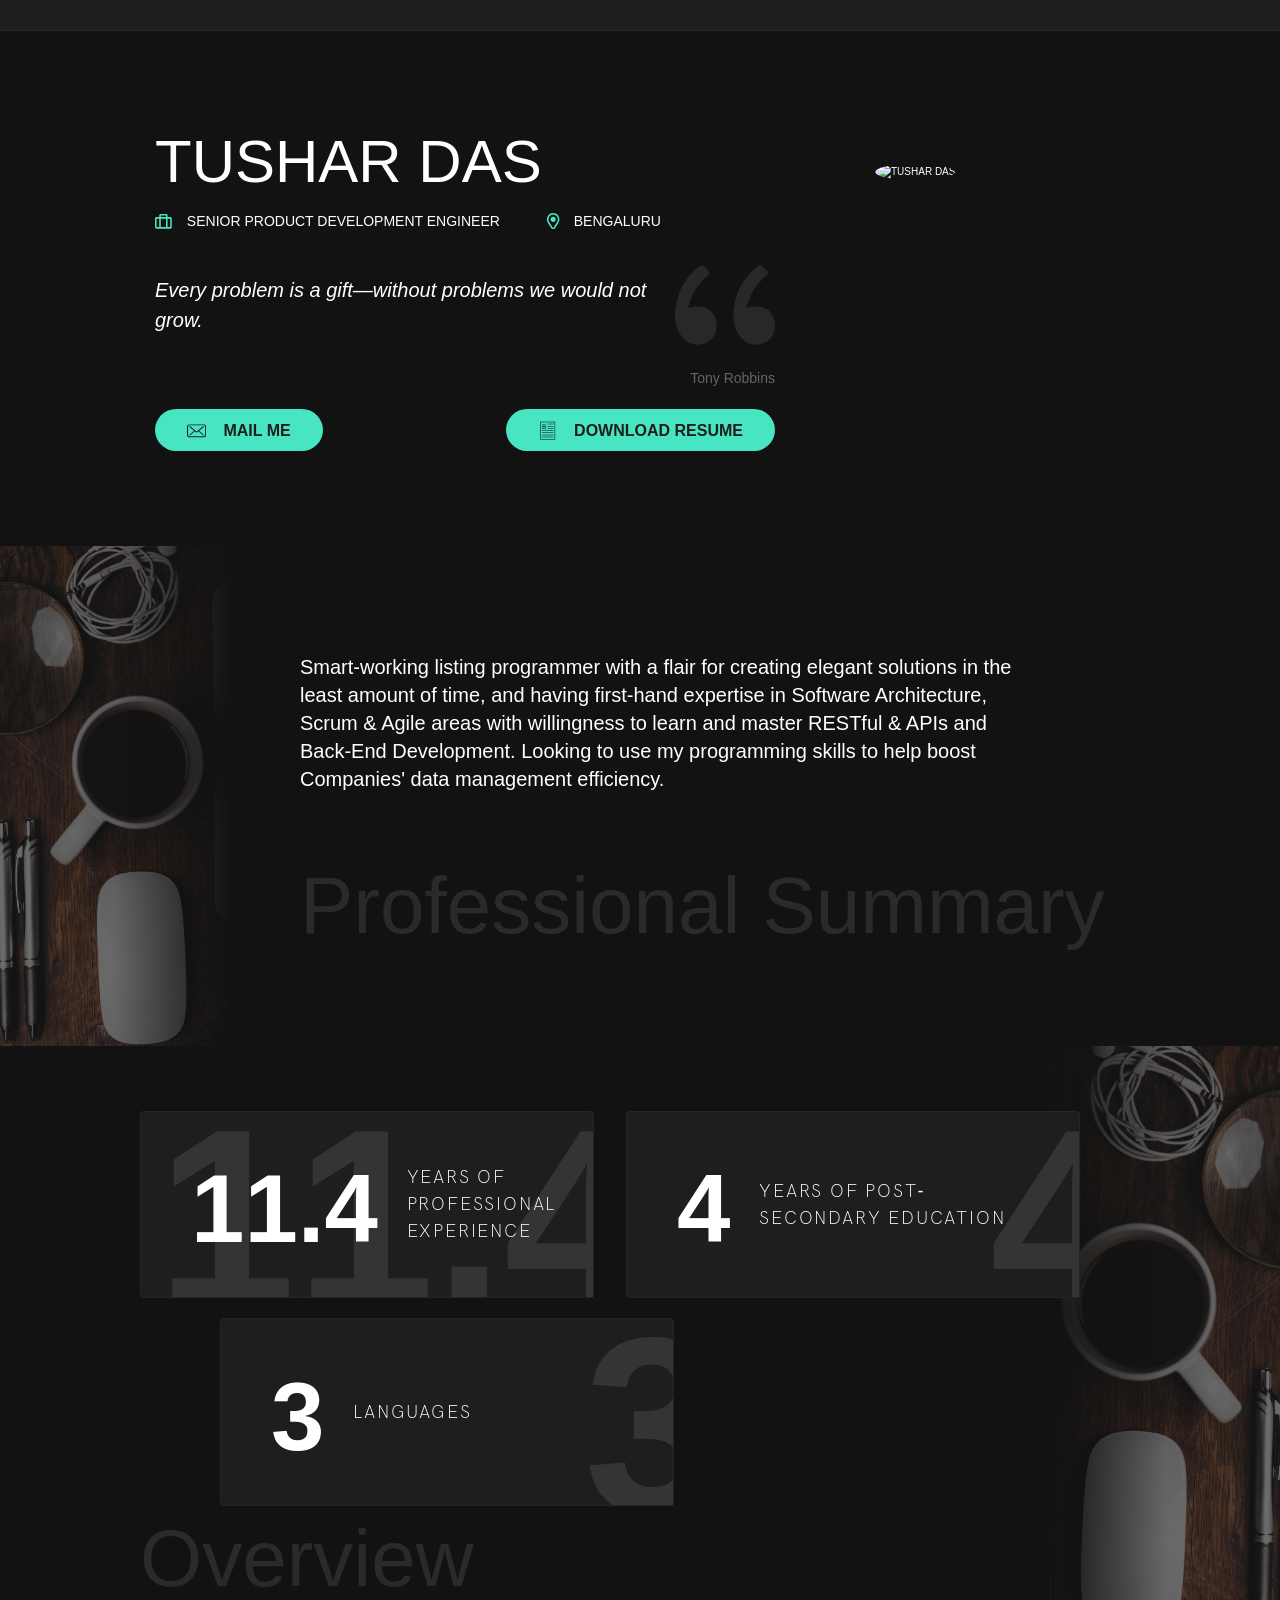
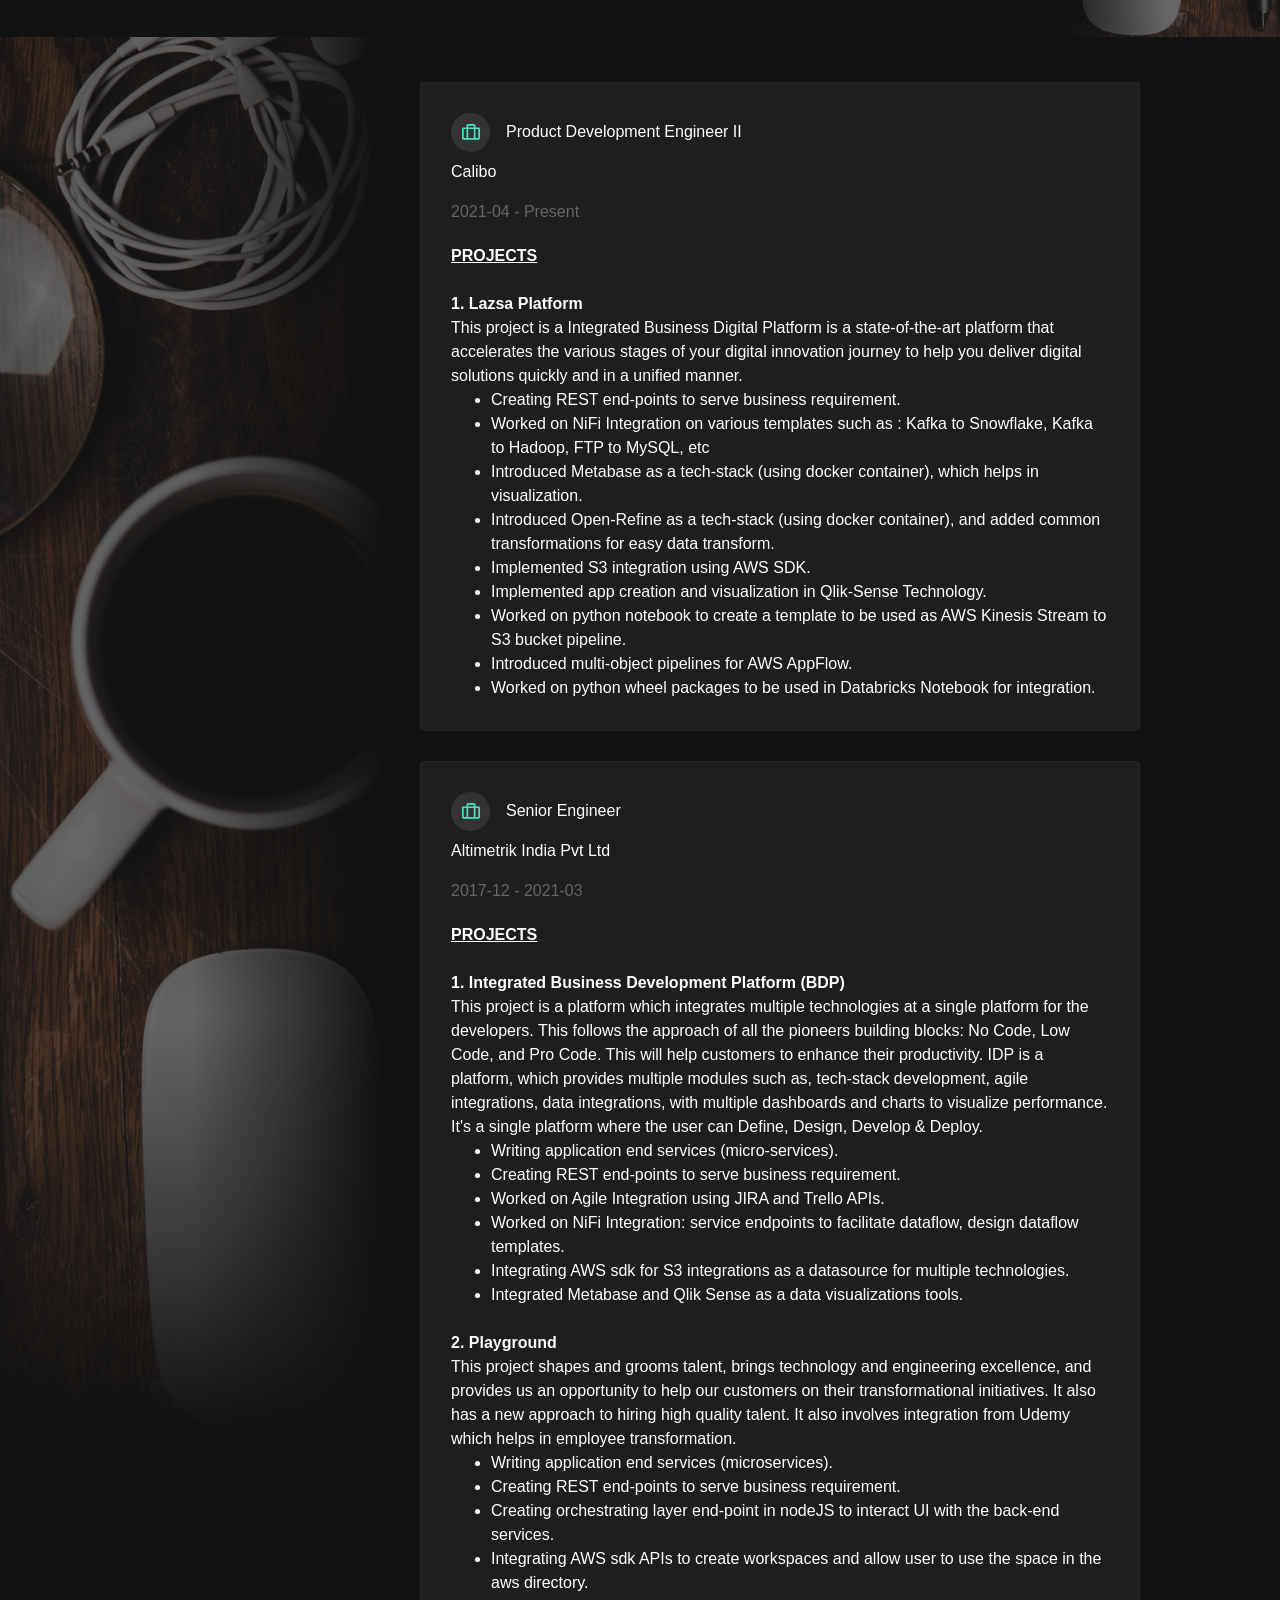
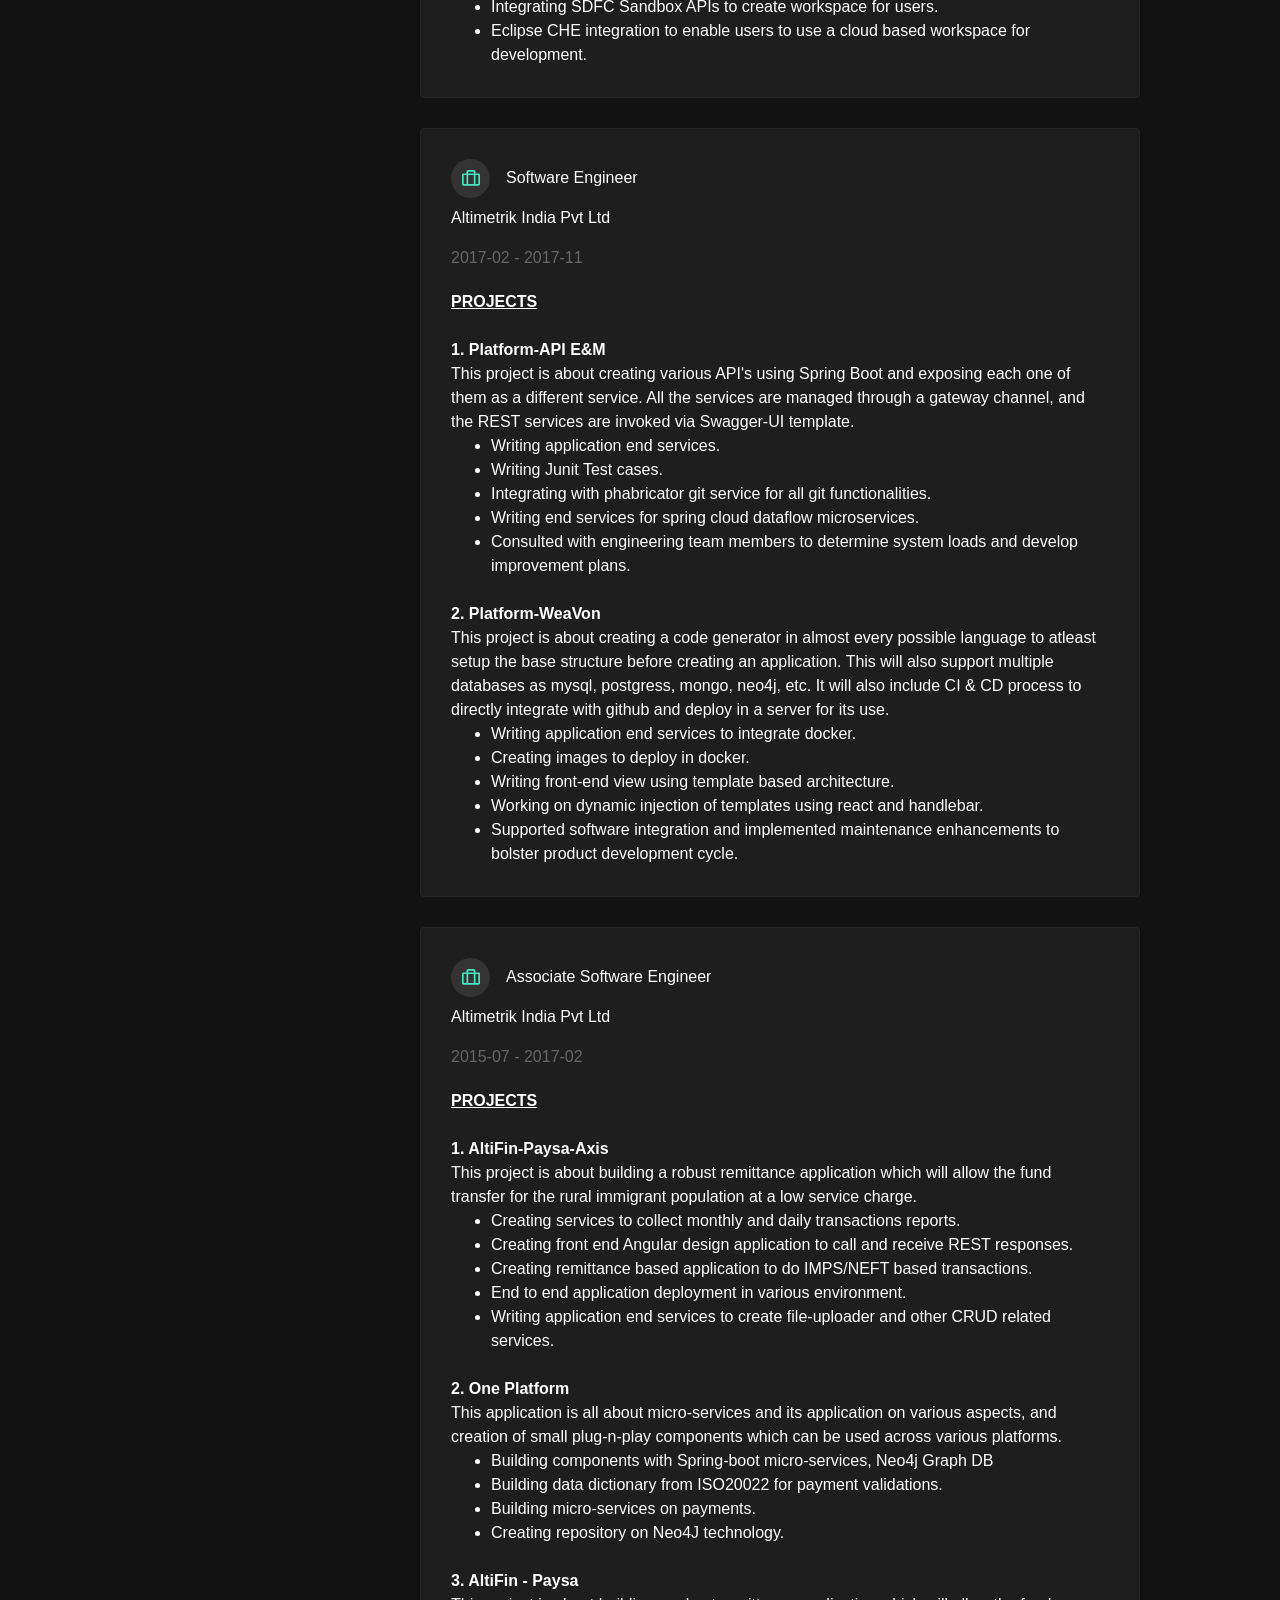
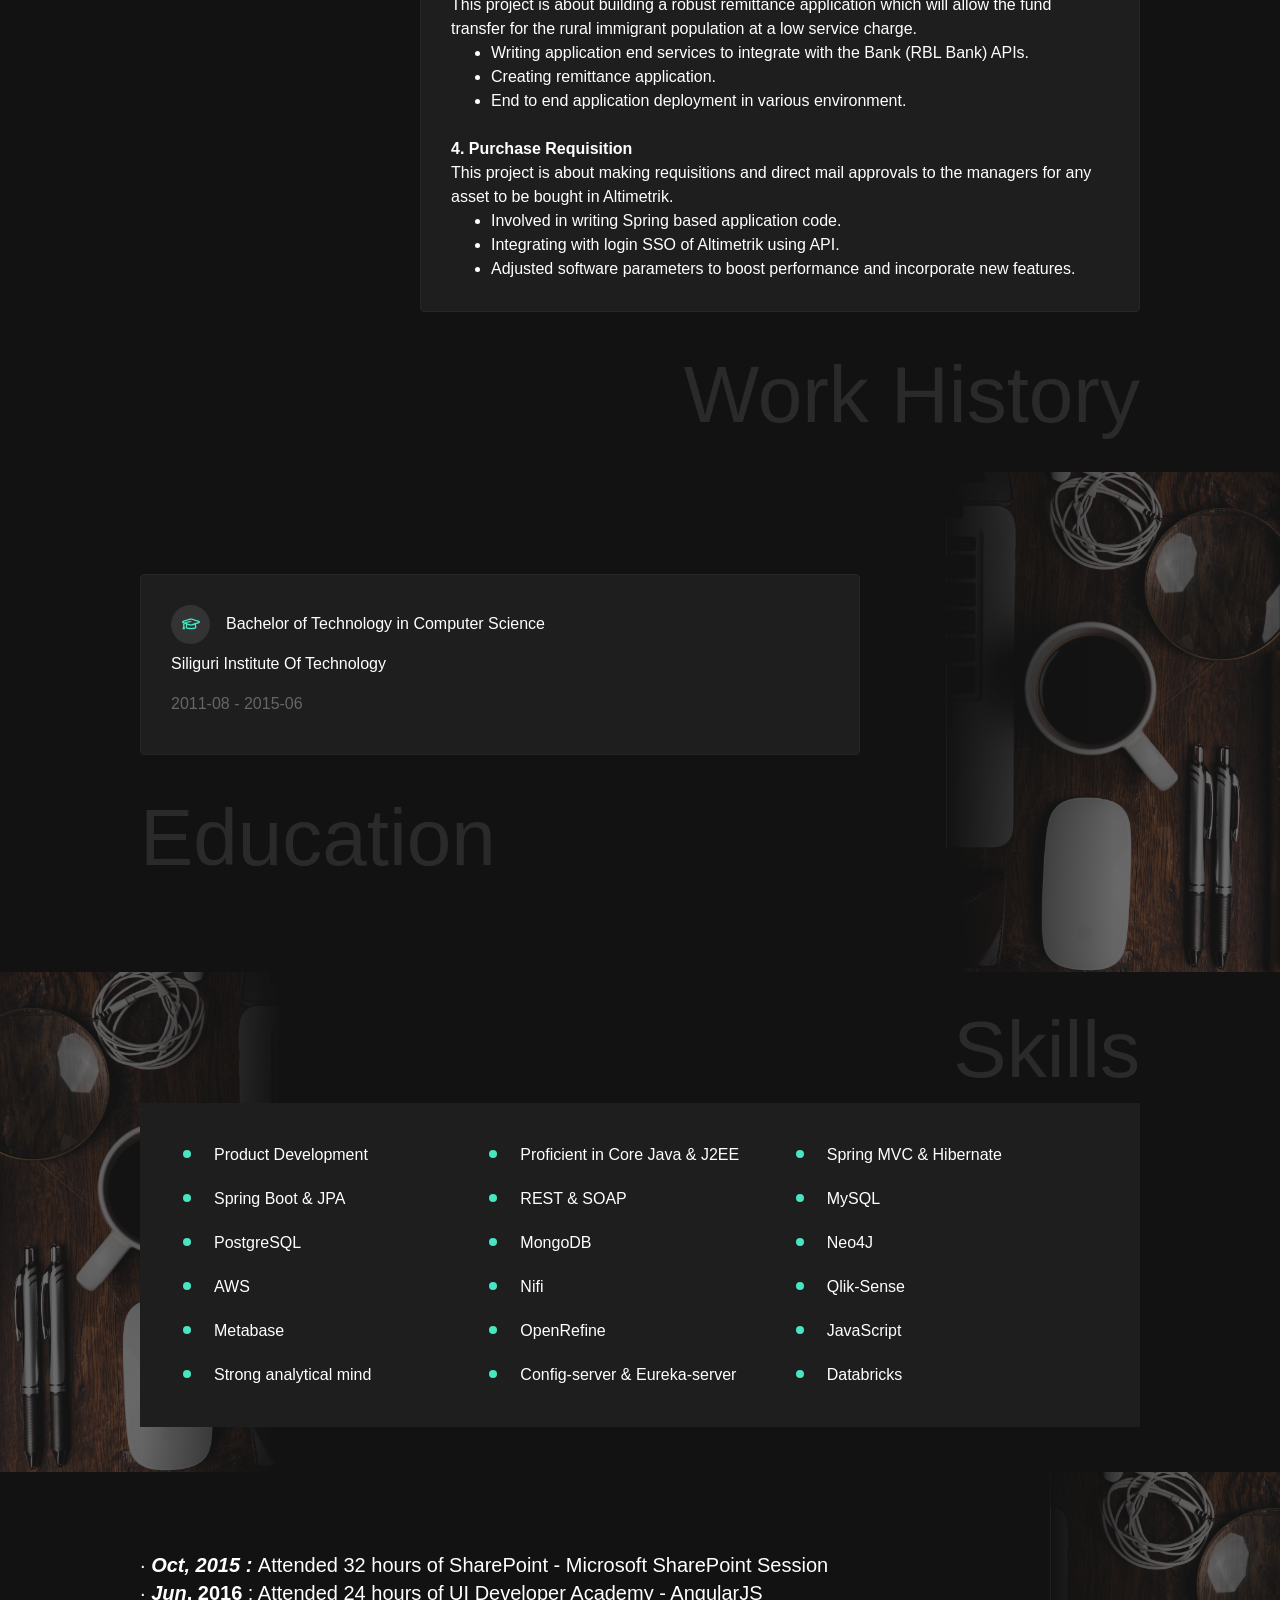
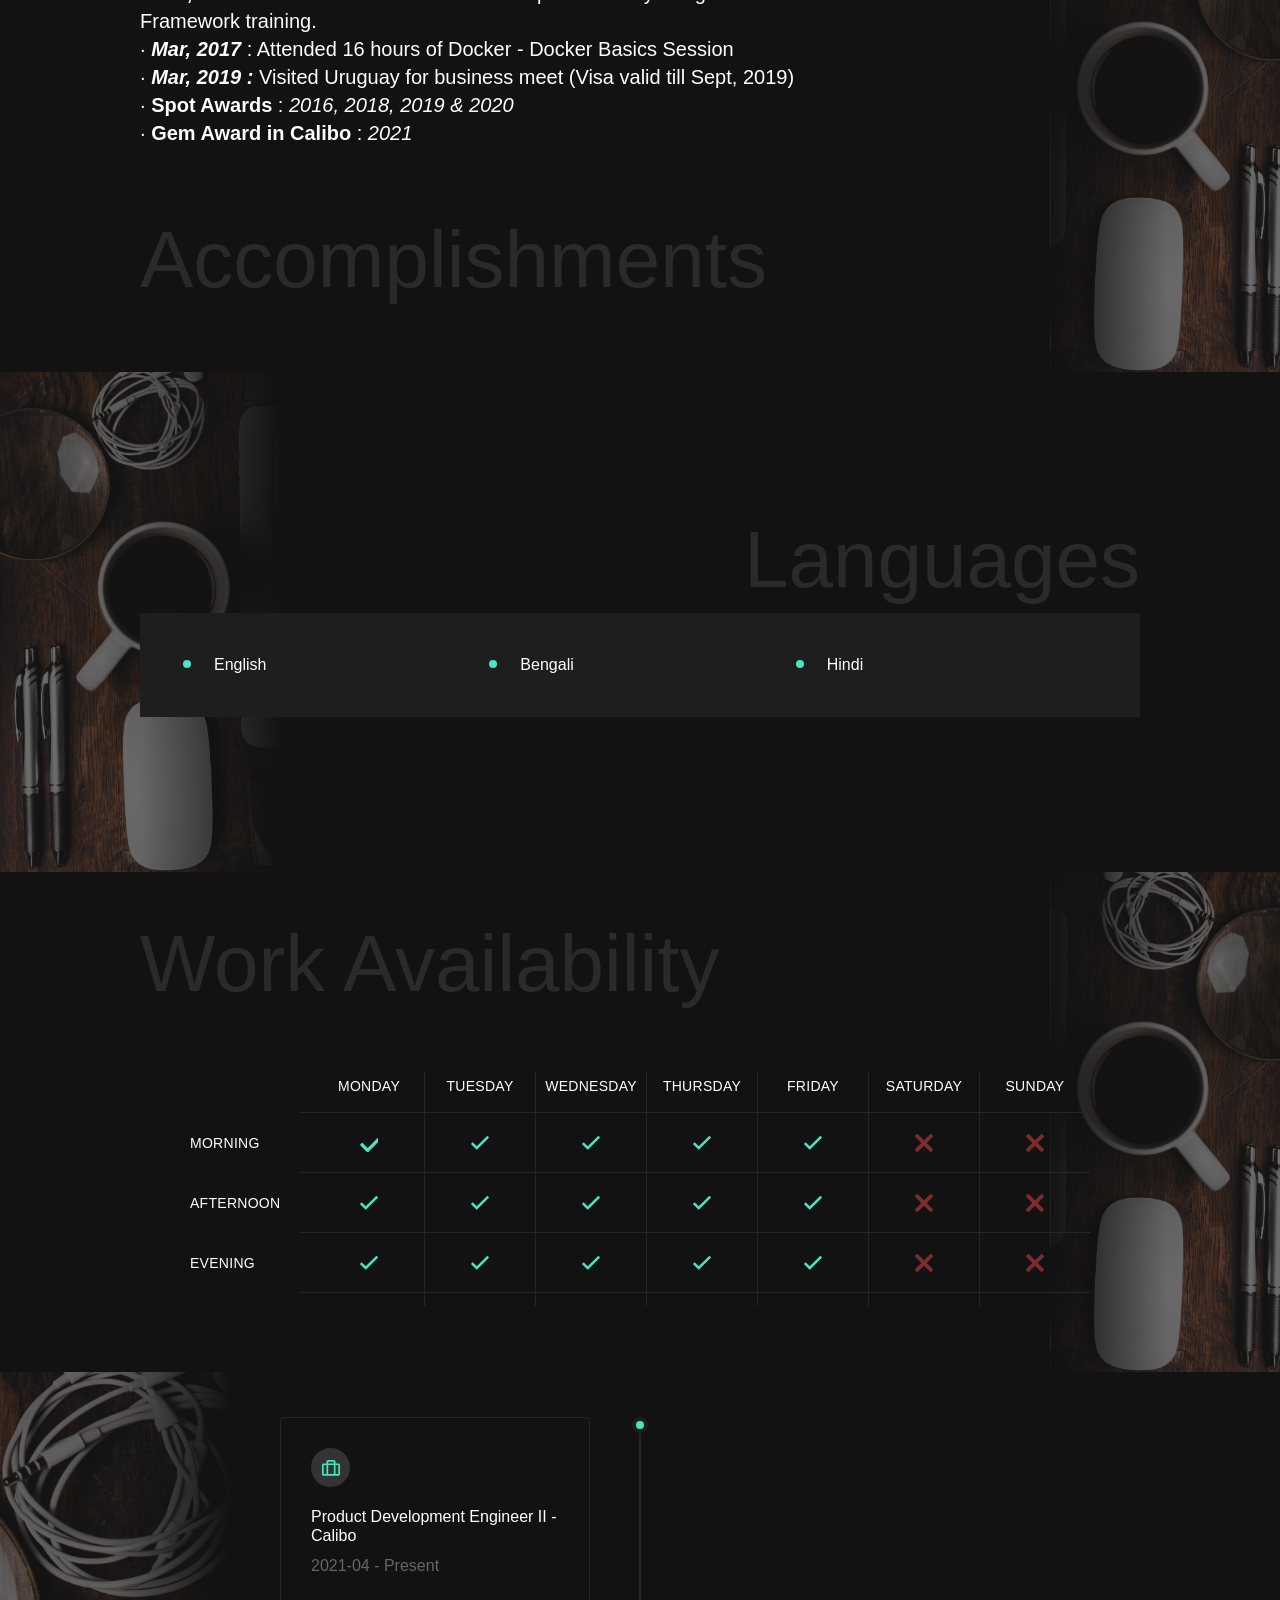
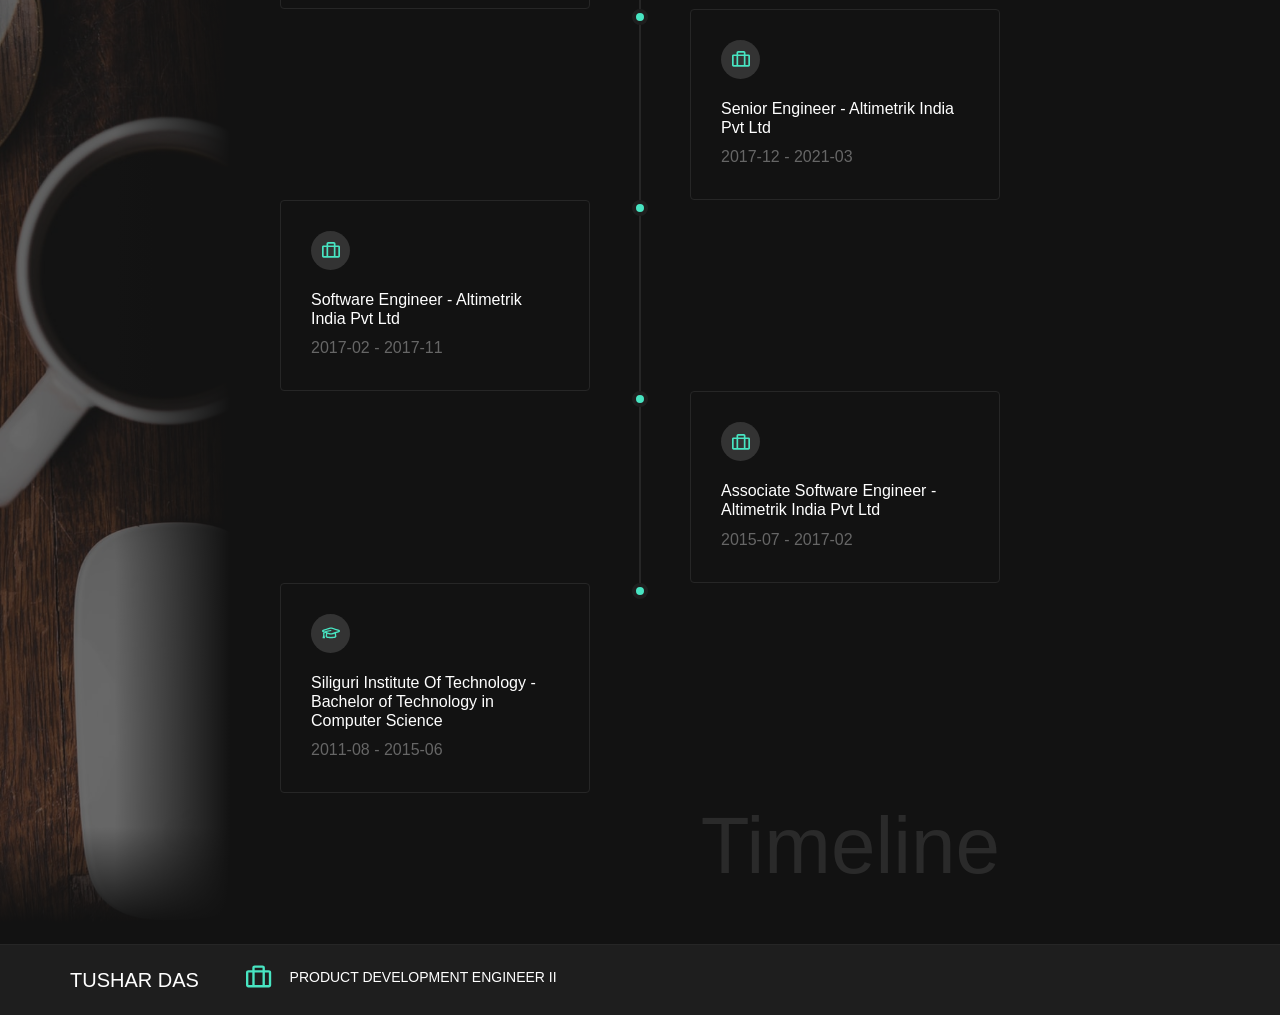
==== index.html @ e84aeab3 "Updated avatar" ====
<!doctype html>
<html>

<head>
   <script src="/content/scripts.js" type="text/javascript"></script>
   <meta name="viewport" content="width=device-width,initial-scale=1">
   <title>TUSHAR DAS, Senior Product Development Engineer, Bengaluru</title>
   <link rel="canonical" href="https://profile.wandererdroid.in" />
   <link rel="icon" type="image/png" href="https://seeklogo.com/images/A/alienware-logo-AD83A3359C-seeklogo.com.png" />
   <meta name="description"
      content="TUSHAR DAS, Senior Product Development Engineer, Smart-working listing programmer with a flair for creating elegant solutions in the least amount of time, and having first-hand expertise in Software Architecture, Scrum &amp; Agile areas with willingness to learn and master RESTful &amp; APIs and Back-End Development. Looking to use my programming skills to help boost Companies&apos; data management efficiency.">
   <meta property="og:title" content="Contact TUSHAR DAS, Senior Product Development Engineer, Bengaluru">
   <meta property="og:description"
      content="TUSHAR DAS, Senior Product Development Engineer, Smart-working listing programmer with a flair for creating elegant solutions in the least amount of time, and having first-hand expertise in Software Architecture, Scrum &amp; Agile areas with willingness to learn and master RESTful &amp; APIs and Back-End Development. Looking to use my programming skills to help boost Companies&apos; data management efficiency.">
   <meta property="og:site_name" content="Tushar_Resume">
   <meta property="og:type" content="online resume">
   <meta property="og:url" content="https://profile.wandererdroid.in">
   <meta property="og:image" content="https://avatars.githubusercontent.com/u/26967717">
   <base href="/" />
   <link href=/content/fonts.css rel="stylesheet" type="text/css"/>
   <link href="/content/styles.css" rel="stylesheet" type="text/css"/>
</head>

<body>
   <div id="root">
      <div skinmode="dark">
         <header class="_2OC50">
            <div class="_1K3Q2"></div>
         </header>
         <div skinmode="dark">
            <div class="b36pK">
               <div class="_1Z1Li">
                  <div class="_2xEv3">
                     <div class="_24eLi">Professional Summary</div>
                  </div>
                  <div class="_2xEv3">
                     <div class="_24eLi">Overview</div>
                  </div>
                  <div class="_2xEv3">
                     <div class="_24eLi">Work History</div>
                  </div>
                  <div class="_2xEv3">
                     <div class="_24eLi">Education</div>
                  </div>
                  <div class="_2xEv3">
                     <div class="_24eLi">Skills</div>
                  </div>
                  <div class="_2xEv3">
                     <div class="_24eLi">Accomplishments</div>
                  </div>
                  <div class="_2xEv3">
                     <div class="_24eLi">Languages</div>
                  </div>
                  <div class="_2xEv3">
                     <div class="_24eLi">Work Availability</div>
                  </div>
                  <div class="_2xEv3">
                     <div class="_24eLi">Timeline</div>
                  </div>
               </div>
               <div class="_2ah_K">
                  <div class="pZTVp" style="background-image:url(/content/background.jpg);width:0%"></div>
                  <div class="mQc-W">
                     <header class="_3-zUs _2jSvF _3u9Lq">
                        <div class="_3pJeh">
                           <div class="_1-uOx"><img alt="TUSHAR DAS" class="_2KlOO"
                                 src="https://avatars.githubusercontent.com/u/26967717" />
                           </div>
                        </div>
                        <div class="_1m93P">
                           <div class="_2xNVx">
                              <h1 class="_26mpz">TUSHAR DAS</h1>
                              <div class="_3w5Z2">
                                 <div class="LYbB0">
                                    <svg
                                       style="min-width:1.2em;max-width:1.2em;width:1.2em;min-height:1.2em;max-height:1.2em;height:1.2em"
                                       viewBox="0 0 18 16">
                                       <path
                                          d="M16.3168 3.38096H13.493V1.69744C13.493 1.2383 13.3261 0.806979 13.0062 0.500883C12.6862 0.180875 12.2689 0 11.8099 0H6.19011C5.73107 0 5.31376 0.180875 4.99382 0.500883C4.67388 0.806979 4.50696 1.2383 4.50696 1.69744V3.38096H1.68315C1.22411 3.38096 0.806801 3.54792 0.486862 3.86793C0.180835 4.18794 0 4.60534 0 5.06449V14.0665C0 14.5256 0.180835 14.943 0.486862 15.263C0.806801 15.583 1.22411 15.75 1.68315 15.75H16.3168C16.7759 15.75 17.1932 15.583 17.5131 15.263C17.8192 14.943 18 14.5256 18 14.0665V5.06449C18 4.60534 17.8192 4.18794 17.5131 3.86793C17.1932 3.54792 16.7759 3.38096 16.3168 3.38096ZM6.19011 1.69744H11.8099V3.38096H6.19011V1.69744ZM1.68315 14.0665V5.06449H4.50696V14.0665H1.68315ZM6.19011 14.0665V5.06449H11.8099V14.0665H6.19011ZM16.3168 14.0665H13.493V5.06449H16.3168V14.0665Z"
                                          fill="currentColor" />
                                    </svg>
                                    Senior Product Development Engineer
                                 </div>
                                 <div class="LYbB0">
                                    <svg
                                       style="min-width:1.2em;max-width:1.2em;width:1.2em;min-height:1.2em;max-height:1.2em;height:1.2em"
                                       viewBox="0 0 14 18">
                                       <path
                                          d="M6.73333 0C5.51161 0 4.38708 0.319691 3.35972 0.917375C2.34625 1.51506 1.49938 2.36293 0.902406 3.37761C0.319313 4.39228 0 5.51815 0 6.75521C0 7.42239 0.0694158 8.04788 0.236014 8.57606C0.416495 9.10425 0.735808 9.79923 1.19395 10.6471C1.49938 11.1753 2.20742 12.2595 3.22089 13.9135L5.28948 17.1799C5.51162 17.5274 5.78928 17.7776 6.17801 17.9166C
                                                   5285 18.0278 6.91381 18.0278 7.28866 17.9166C7.67739 17.7776 7.95505 17.5274 8.17718 17.1799L10.2458 13.9135C11.2592 12.2595 11.9673 11.1753 12.2727 10.6193C12.7309 9.79923 13.0502 9.10425 13.2307 8.57606C13.3973 8.04788 13.4667 7.42239 13.4667 6.75521C13.4667 5.51815 13.1474 4.39228 12.5643 3.37761C11.9673 2.36293 11.1204 1.51506 10.1069 0.917375C9.07959 0.319691 7.95505 0 6.73333 0ZM6.73333 16.3042C6.13636 15.3591 5.40055 14.1915 4.52591 12.8293C3.58186 11.3143 2.98488 10.3274 2.69333 9.84093C2.27684 9.13205 1.99918 8.57606 1.88811 8.15907C1.74928 7.76988 1.67986 7.2695 1.67986 6.75521C1.67986 5.83784 1.92976 4.98996 2.3879 4.22548C2.83216 3.4471 3.42914 2.82162 4.2066 2.36293C4.98406 1.90425 5.81704 1.69575 6.73333 1.69575C7.64962 1.69575 8.48261 1.90425 9.26007 2.36293C10.0375 2.82162 10.6623 3.4471 11.1204 4.22548C11.5786 4.98996 11.7868 5.83784 11.7868 6.75521C11.7868 7.2695 11.7174 7.76988 11.6063 8.15907C11.4675 8.53436 11.1898 9.10425 10.8011 9.79923C10.4818 10.2996 9.88481 11.2865 8.94076 12.7876L6.73333 16.3042ZM3.92893 6.75521C3.92893 5.97683 4.2066 5.30965 4.76192 4.75367C5.28948 4.22548 5.95588 3.93359 6.73333 3.93359C7.51079 3.93359 8.17718 4.22548 8.73251 4.75367C9.26007 5.30965 9.53773 5.97683 9.53773 6.75521C9.53773 7.51969 9.26007 8.18687 8.73251 8.71506C8.17718 9.28494 7.51079 9.56293 6.73333 9.56293C5.95588 9.56293 5.28948 9.28494 4.76192 8.71506C4.2066 8.18687 3.92893 7.51969 3.92893 6.75521Z"
                                          fill="currentColor" />
                                    </svg>
                                    <span class="_1bv13">Bengaluru</span>
                                 </div>
                              </div>
                           </div>
                           <div class="_1gnoc">
                              <div class="roN9b">
                                 <div class="_1_6Pw">
                                    <svg
                                       style="min-width:10em;max-width:10em;width:10em;min-height:10em;max-height:10em;height:10em"
                                       viewBox="0 0 102 81">
                                       <path
                                          d="M85.3431 80.7567C82.7639 81.1892 80.1131 81.0451 77.3907 80.3243C74.3817 79.4593 72.0891 78.3061 70.513 76.8645C66.6443 73.8373 63.7786 69.7288 61.9159 64.5392C60.1965 59.638 59.4084 54.5925 59.5517 49.4029C59.6949 45.799 60.1248 42.2672 60.8412 38.8075C63.7069 24.1036 71.1578 11.7784 83.1938 1.83163C85.3431 0.101759 86.9192 -0.40278 87.9222 0.318C88.4953 0.606307 89.57 1.54331 91.1461 3.12903C93.0088 4.85889 94.1551 6.08421 94.585 6.80498C95.1581 8.24654 94.585 9.61603 92.8656 10.9134C89.57 13.5082 87.1341 15.8147 85.558 17.8329C80.6863 23.4549 77.2474 29.4374 75.2414 35.7802C73.522 40.2491 72.8772 42.9159 73.3071 43.7809L74.3817 43.3484C76.2444 42.4835 78.8952 42.051 82.3341 42.051C85.7729 42.051 88.4953 42.4835 90.5013 43.3484C96.8059 45.9432 100.531 50.8445 101.678 58.0522C102.107 60.3587 102.107 62.6652 101.678 64.9717C100.245 73.1886 95.588 78.3061 87.7073 80.3243C86.9908 80.4684 86.2028 80.6126 85.3431 80.7567ZM25.8079 80.7567C23.2288 81.1892 20.578 81.045 17.8556 80.3243C14.8466 79.4593 12.554 78.3061 10.9779 76.8645C7.10916 73.8373 4.24345 69.7288 2.38073 64.5392C0.66131 59.638 -0.126752 54.5925 0.016528 49.4029C0.159816 45.799 0.589664 42.2672 1.30609 38.8075C4.1718 24.1036 11.6227 11.7784 23.6587 1.83162C25.8079 0.101754 27.3841 -0.402785 28.3871 0.317994C28.9602 0.606302 30.0349 1.54331 31.611 3.12902C33.4737 4.85889 34.62 6.08421 35.0498 6.80498C35.623 8.24654 35.0498 9.61602 33.3304 10.9134C30.0348 13.5082 27.599 15.8147 26.0229 17.8329C21.1512 23.4549 17.7123 29.4374 15.7063 35.7802C13.9869 40.2491 13.3421 42.9159 13.7719 43.7809L14.8466 43.3484C16.7093 42.4835 19.3601 42.051 22.7989 42.051C26.2378 42.051 28.9602 42.4835 30.9662 43.3484C37.2708 45.9432 40.9962 50.8445 42.1425 58.0522C42.5723 60.3587 42.5723 62.6652 42.1425 64.9717C40.7096 73.1886 36.0528 78.3061 28.1721 80.3243C27.4557 80.4684 26.6676 80.6126 25.8079 80.7567Z"
                                          fill="currentColor" />
                                    </svg>
                                 </div>
                                 <div class="_39wby">Every problem is a gift&mdash;without problems we would not grow.</div>
                                 <div class="RmyXl">Tony Robbins</div>
                              </div>
                              <div class="_1Jvfx">
                                 <button class="_23LZP" type="button"
                                    onclick="location.href='mailto:tushar.das@outlook.in';">
                                    <svg class="_2-5Uc"
                                       style="min-width:1.2em;max-width:1.2em;width:1.2em;min-height:1.2em;max-height:1.2em;height:1.2em"
                                       viewBox="0 0 20 14">
                                       <path
                                          d="M17.5585 0.537109H2.44569C1.09663 0.537109 0 1.50168 0 2.68828V11.7734C0 12.96 1.09663 13.9246 2.44569 13.9246H17.5543C18.9034 13.9246 20 12.96 20 11.7734V2.69192C20.0041 1.50532 18.9075 0.537109 17.5585 0.537109ZM18.8868 11.7734C18.8868 12.4177 18.2909 12.9418 17.5585 12.9418H2.44569C1.71322 12.9418 1.11732 12.4177 1.11732 11.7734V2.69192C1.11732 2.04766 1.71322 1.52352 2.44569 1.52352H17.5543C18.2868 1.52352 18.8827 2.04766 18.8827 2.69192V11.7734H18.8868Z"
                                          fill="currentColor" />
                                       <path
                                          d="M12.6133 7.11794L17.5046 3.25967C17.7322 3.07768 17.7529 2.76829 17.546 2.56445C17.3391 2.36426 16.9874 2.34606 16.7556 2.52805L10.0103 7.85319L8.69437 6.81947C8.69023 6.81583 8.68609 6.81219 8.68609 6.80855C8.65712 6.78307 8.62816 6.76123 8.59505 6.73939L3.2402 2.52441C3.00846 2.34242 2.65671 2.36062 2.4498 2.56445C2.24289 2.76829 2.26358 3.07768 2.49532 3.25967L7.44463 7.1507L2.51601 11.2092C2.29255 11.3948 2.28013 11.7042 2.49118 11.9044C2.60291 12.0063 2.75189 12.0609 2.90086 12.0609C3.03743 12.0609 3.17399 12.0172 3.28158 11.9299L8.28468 7.81315L9.64202 8.87964C9.74961 8.96336 9.88204 9.00339 10.0145 9.00339C10.1469 9.00339 10.2834 8.95972 10.3869 8.876L11.7815 7.77676L16.7556 11.9335C16.8632 12.0245 17.0039 12.0682 17.1405 12.0682C17.2894 12.0682 17.4343 12.0172 17.546 11.9153C17.7571 11.7187 17.7488 11.4057 17.5253 11.2201L12.6133 7.11794Z"
                                          fill="currentColor" />
                                    </svg>
                                    <!-- -->Mail Me
                                 </button>
                                 <button class="_23LZP" type="button" onclick="window.open('/content/media/Tushar_Resume.pdf')">
                                    <svg class="_2-5Uc"
                                       style="min-width:1.2em;max-width:1.2em;width:1.2em;min-height:1.2em;max-height:1.2em;height:1.2em"
                                       viewBox="0 0 128 128">
                                       <path
                                          d="M30.13 51.31h20a1.75 1.75 0 0 0 1.75-1.75v-5.12a11.067 11.067 0 0 0-4.4-8.832 9.977 9.977 0 1 0-14.713 0 11.08 11.08 0 0 0-4.387 8.832v5.12a1.75 1.75 0 0 0 1.75 1.75zm10-28.894a6.477 6.477 0 1 1-6.477 6.477 6.485 6.485 0 0 1 6.473-6.476zM31.88 44.44a7.576 7.576 0 0 1 3.87-6.594 9.857 9.857 0 0 0 8.754 0 7.56 7.56 0 0 1 3.876 6.594v3.37h-16.5z" />
                                       <path
                                          d="M112.654 4.75H15.346A1.75 1.75 0 0 0 13.6 6.5v115a1.75 1.75 0 0 0 1.75 1.75h97.308a1.75 1.75 0 0 0 1.75-1.75V6.5a1.75 1.75 0 0 0-1.754-1.75zm-1.75 115H17.1V8.25h93.8z" />
                                       <path
                                          d="M26.346 65.75h75.308a1.75 1.75 0 1 0 0-3.5H26.346a1.75 1.75 0 0 0 0 3.5zM26.346 80.194h75.308a1.75 1.75 0 0 0 0-3.5H26.346a1.75 1.75 0 0 0 0 3.5zM26.346 109.083h75.308a1.75 1.75 0 0 0 0-3.5H26.346a1.75 1.75 0 0 0 0 3.5zM26.346 94.639h75.308a1.75 1.75 0 1 0 0-3.5H26.346a1.75 1.75 0 0 0 0 3.5zM64 22.417h37.654a1.75 1.75 0 0 0 0-3.5H64a1.75 1.75 0 0 0 0 3.5zM64 36.861h37.654a1.75 1.75 0 0 0 0-3.5H64a1.75 1.75 0 0 0 0 3.5zM64 51.306h37.654a1.75 1.75 0 0 0 0-3.5H64a1.75 1.75 0 0 0 0 3.5z" />
                                    </svg>
                                    <!-- -->Download Resume
                                 </button>
                              </div>
                           </div>
                        </div>
                     </header>
                  </div>
               </div>
               <div>
                  <div class="_2ah_K vPhQL">
                     <div class="pZTVp" style="background-image:url(/content/background.jpg);width:18%"></div>
                     <div class="mQc-W">
                        <div class="rNa0b _2DtC9">
                           <div class="_2kzwN">
                              <h2 class="_2_eUi">Professional Summary</h2>
                           </div>
                           <div class="_37jKU">
                              <span>
                                 <p>Smart&hyphen;working listing programmer with a flair for creating elegant solutions in the
                                    least amount of time, and having first&hyphen;hand expertise in Software Architecture,
                                    Scrum &amp; Agile areas with willingness to learn and master RESTful &amp; APIs and
                                    Back&hyphen;End Development. Looking to use my programming skills to help boost Companies&apos;
                                    data management efficiency.</p>
                              </span>
                           </div>
                        </div>
                     </div>
                  </div>
               </div>
               <div>
                  <div class="_2ah_K">
                     <div class="pZTVp" style="background-image:url(/content/background.jpg);width:18%"></div>
                     <div class="mQc-W">
                        <div class="_2atqD">
                           <div class="sAQ63">
                              <div class="_2kzwN">
                                 <h2 class="_2_eUi">Overview</h2>
                              </div>
                           </div>
                           <div class="_3nsc1">
                              <div class="_3UCTt">
                                 <div class="_1C8rA">
                                    <div class="_1FYIv">
                                       <div class="_2LiuL">
                                          <div class="_3WPZR" id="total-experience-back"></div>
                                       </div>
                                       <div class="ZUgdC" id="total-experience"></div>
                                       <div class="_20Hj0"><span>years of professional experience</span></div>
                                    </div>
                                 </div>
                              </div>
                              <div class="_3UCTt">
                                 <div class="_1C8rA">
                                    <div class="_1FYIv">
                                       <div class="_2LiuL">
                                          <div class="_3WPZR">4</div>
                                       </div>
                                       <div class="ZUgdC">4</div>
                                       <div class="_20Hj0"><span>years of post&hyphen;secondary education</span></div>
                                    </div>
                                 </div>
                              </div>
                              <div class="_3UCTt">
                                 <div class="_1C8rA">
                                    <div class="_1FYIv">
                                       <div class="_2LiuL">
                                          <div class="_3WPZR">3</div>
                                       </div>
                                       <div class="ZUgdC">3</div>
                                       <div class="_20Hj0"><span>Languages</span></div>
                                    </div>
                                 </div>
                              </div>
                           </div>
                        </div>
                     </div>
                  </div>
               </div>
               <div>
                  <div class="_2ah_K vPhQL">
                     <div class="pZTVp" style="background-image:url(/content/background.jpg);width:30%"></div>
                     <div class="mQc-W">
                        <div class="B7IkS _350uR">
                           <div class="bUQPs">
                              <div class="_3PVnD">
                                 <div class="_1C8rA">
                                    <div class="_3P2RQ">
                                       <div class="_32q_u">
                                          <svg
                                             style="min-width:1.8em;max-width:1.8em;width:1.8em;min-height:1.8em;max-height:1.8em;height:1.8em"
                                             viewBox="0 0 18 16">
                                             <path
                                                d="M16.3168 3.38096H13.493V1.69744C13.493 1.2383 13.3261 0.806979 13.0062 0.500883C12.6862 0.180875 12.2689 0 11.8099 0H6.19011C5.73107 0 5.31376 0.180875 4.99382 0.500883C4.67388 0.806979 4.50696 1.2383 4.50696 1.69744V3.38096H1.68315C1.22411 3.38096 0.806801 3.54792 0.486862 3.86793C0.180835 4.18794 0 4.60534 0 5.06449V14.0665C0 14.5256 0.180835 14.943 0.486862 15.263C0.806801 15.583 1.22411 15.75 1.68315 15.75H16.3168C16.7759 15.75 17.1932 15.583 17.5131 15.263C17.8192 14.943 18 14.5256 18 14.0665V5.06449C18 4.60534 17.8192 4.18794 17.5131 3.86793C17.1932 3.54792 16.7759 3.38096 16.3168 3.38096ZM6.19011 1.69744H11.8099V3.38096H6.19011V1.69744ZM1.68315 14.0665V5.06449H4.50696V14.0665H1.68315ZM6.19011 14.0665V5.06449H11.8099V14.0665H6.19011ZM16.3168 14.0665H13.493V5.06449H16.3168V14.0665Z"
                                                fill="currentColor" />
                                          </svg>
                                       </div>
                                       <h3 class="_3Xe-h">Product Development Engineer II</h3>
                                    </div>
                                    <div class="qV4xr">Calibo</div>
                                    <div class="_2oKoS">
                                       2021-04<!-- --> - <!-- -->Present
                                    </div>
                                    <div class="_2Slba">
                                       <span class="_120ZT">
                                          <span>
                                             <p><u><strong>PROJECTS</strong></u></p>
                                             <p><br>
                                                <strong>1. Lazsa Platform</strong><br>
                                                This project is a Integrated Business Digital Platform is a
                                                state&hyphen;of&hyphen;the&hyphen;art platform that accelerates the various stages of your
                                                digital innovation journey to help you deliver digital solutions quickly
                                                and in a unified manner.<br>
                                             </p>
                                             <ul>
                                                <li>Creating REST end&hyphen;points to serve business requirement.</li>
                                                <li>Worked on NiFi Integration on various templates such as : Kafka to Snowflake, Kafka to Hadoop, FTP to MySQL, etc</li>
                                                <li>Introduced Metabase as a tech&hyphen;stack (using docker container), which helps in visualization.</li>
                                                <li>Introduced Open&hyphen;Refine as a tech&hyphen;stack (using docker container), and added common transformations for easy data transform.</li>
                                                <li>Implemented S3 integration using AWS SDK.</li>
                                                <li>Implemented app creation and visualization in Qlik&hyphen;Sense Technology.</li>
                                                <li>Worked on python notebook to create a template to be used as AWS Kinesis Stream to S3 bucket pipeline.</li>
                                                <li>Introduced multi&hyphen;object pipelines for AWS AppFlow.</li>
                                                <li>Worked on python wheel packages to be used in Databricks Notebook for integration.</li>
                                             </ul>
                                          </span>
                                       </span>
                                    </div>
                                 </div>
                              </div>
                              <div class="_3PVnD">
                                 <div class="_1C8rA">
                                    <div class="_3P2RQ">
                                       <div class="_32q_u">
                                          <svg
                                             style="min-width:1.8em;max-width:1.8em;width:1.8em;min-height:1.8em;max-height:1.8em;height:1.8em"
                                             viewBox="0 0 18 16">
                                             <path
                                                d="M16.3168 3.38096H13.493V1.69744C13.493 1.2383 13.3261 0.806979 13.0062 0.500883C12.6862 0.180875 12.2689 0 11.8099 0H6.19011C5.73107 0 5.31376 0.180875 4.99382 0.500883C4.67388 0.806979 4.50696 1.2383 4.50696 1.69744V3.38096H1.68315C1.22411 3.38096 0.806801 3.54792 0.486862 3.86793C0.180835 4.18794 0 4.60534 0 5.06449V14.0665C0 14.5256 0.180835 14.943 0.486862 15.263C0.806801 15.583 1.22411 15.75 1.68315 15.75H16.3168C16.7759 15.75 17.1932 15.583 17.5131 15.263C17.8192 14.943 18 14.5256 18 14.0665V5.06449C18 4.60534 17.8192 4.18794 17.5131 3.86793C17.1932 3.54792 16.7759 3.38096 16.3168 3.38096ZM6.19011 1.69744H11.8099V3.38096H6.19011V1.69744ZM1.68315 14.0665V5.06449H4.50696V14.0665H1.68315ZM6.19011 14.0665V5.06449H11.8099V14.0665H6.19011ZM16.3168 14.0665H13.493V5.06449H16.3168V14.0665Z"
                                                fill="currentColor" />
                                          </svg>
                                       </div>
                                       <h3 class="_3Xe-h">Senior Engineer</h3>
                                    </div>
                                    <div class="qV4xr">Altimetrik India Pvt Ltd</div>
                                    <div class="_2oKoS">
                                       2017-12<!-- --> - <!-- -->2021-03
                                    </div>
                                    <div class="_2Slba">
                                       <span class="_120ZT">
                                          <span>
                                             <p><u><strong>PROJECTS</strong></u></p>
                                             <p><br>
                                                <strong>1. Integrated Business Development Platform (BDP)</strong><br>
                                                This project is a platform which integrates multiple technologies at a
                                                single platform for the developers. This follows the approach of all the
                                                pioneers building blocks: No Code, Low Code, and Pro Code. This will
                                                help customers to enhance their productivity. IDP is a platform, which
                                                provides multiple modules such as, tech&hyphen;stack development, agile
                                                integrations, data integrations, with multiple dashboards and charts to
                                                visualize performance. It&apos;s a single platform where the user can Define,
                                                Design, Develop &amp; Deploy.<br>
                                             </p>
                                             <ul>
                                                <li>Writing application end services (micro&hyphen;services).</li>
                                                <li>Creating REST end&hyphen;points to serve business requirement.</li>
                                                <li>Worked on Agile Integration using JIRA and Trello APIs.</li>
                                                <li>Worked on NiFi Integration: service endpoints to facilitate dataflow, design dataflow templates.</li>
                                                <li>Integrating AWS sdk for S3 integrations as a datasource for multiple technologies.</li>
                                                <li>Integrated Metabase and Qlik Sense as a data visualizations tools.</li>
                                             </ul>
                                             <p><br>
                                                <strong>2. Playground</strong><br>
                                                This project shapes and grooms talent, brings technology and engineering
                                                excellence, and provides us an opportunity to help our customers on
                                                their transformational initiatives. It also has a new approach to hiring
                                                high quality talent. It also involves integration from Udemy which helps
                                                in employee transformation.
                                             </p>
                                             <ul>
                                                <li>Writing application end services (microservices).</li>
                                                <li>Creating REST end&hyphen;points to serve business requirement.</li>
                                                <li>Creating orchestrating layer end&hyphen;point in nodeJS to interact UI with the back&hyphen;end services.</li>
                                                <li>Integrating AWS sdk APIs to create workspaces and allow user to use the space in the aws directory.</li>
                                                <li>Integrating SDFC Sandbox APIs to create workspace for users.</li>
                                                <li>Eclipse CHE integration to enable users to use a cloud based workspace for development.</li>
                                             </ul>
                                          </span>
                                       </span>
                                    </div>
                                 </div>
                              </div>
                              <div class="_3PVnD">
                                 <div class="_1C8rA">
                                    <div class="_3P2RQ">
                                       <div class="_32q_u">
                                          <svg
                                             style="min-width:1.8em;max-width:1.8em;width:1.8em;min-height:1.8em;max-height:1.8em;height:1.8em"
                                             viewBox="0 0 18 16">
                                             <path
                                                d="M16.3168 3.38096H13.493V1.69744C13.493 1.2383 13.3261 0.806979 13.0062 0.500883C12.6862 0.180875 12.2689 0 11.8099 0H6.19011C5.73107 0 5.31376 0.180875 4.99382 0.500883C4.67388 0.806979 4.50696 1.2383 4.50696 1.69744V3.38096H1.68315C1.22411 3.38096 0.806801 3.54792 0.486862 3.86793C0.180835 4.18794 0 4.60534 0 5.06449V14.0665C0 14.5256 0.180835 14.943 0.486862 15.263C0.806801 15.583 1.22411 15.75 1.68315 15.75H16.3168C16.7759 15.75 17.1932 15.583 17.5131 15.263C17.8192 14.943 18 14.5256 18 14.0665V5.06449C18 4.60534 17.8192 4.18794 17.5131 3.86793C17.1932 3.54792 16.7759 3.38096 16.3168 3.38096ZM6.19011 1.69744H11.8099V3.38096H6.19011V1.69744ZM1.68315 14.0665V5.06449H4.50696V14.0665H1.68315ZM6.19011 14.0665V5.06449H11.8099V14.0665H6.19011ZM16.3168 14.0665H13.493V5.06449H16.3168V14.0665Z"
                                                fill="currentColor" />
                                          </svg>
                                       </div>
                                       <h3 class="_3Xe-h">Software Engineer</h3>
                                    </div>
                                    <div class="qV4xr">Altimetrik India Pvt Ltd</div>
                                    <div class="_2oKoS">
                                       2017-02<!-- --> - <!-- -->2017-11
                                    </div>
                                    <div class="_2Slba">
                                       <span class="_120ZT">
                                          <span>
                                             <p><u><strong>PROJECTS</strong></u></p>
                                             <p><br>
                                                <strong>1. Platform&hyphen;API E&amp;M</strong><br>
                                                This project is about creating various API&apos;s using Spring Boot and
                                                exposing each one of them as a different service. All the services are
                                                managed through a gateway channel, and the REST services are invoked via
                                                Swagger&hyphen;UI template.
                                             </p>
                                             <ul>
                                                <li>Writing application end services.</li>
                                                <li>Writing Junit Test cases.</li>
                                                <li>Integrating with phabricator git service for all git functionalities.</li>
                                                <li>Writing end services for spring cloud dataflow microservices.</li>
                                                <li>Consulted with engineering team members to determine system loads and develop improvement plans.</li>
                                             </ul>
                                             <p><br>
                                                <strong>2. Platform&hyphen;WeaVon</strong><br>
                                                This project is about creating a code generator in almost every possible
                                                language to atleast setup the base structure before creating an
                                                application. This will also support multiple databases as mysql,
                                                postgress, mongo, neo4j, etc. It will also include CI &amp; CD process
                                                to directly integrate with github and deploy in a server for its use.
                                             </p>
                                             <ul>
                                                <li>Writing application end services to integrate docker.</li>
                                                <li>Creating images to deploy in docker.</li>
                                                <li>Writing front&hyphen;end view using template based architecture.</li>
                                                <li>Working on dynamic injection of templates using react and handlebar.</li>
                                                <li>Supported software integration and implemented maintenance enhancements to bolster product development cycle.</li>
                                             </ul>
                                          </span>
                                       </span>
                                    </div>
                                 </div>
                              </div>
                              <div class="_3PVnD">
                                 <div class="_1C8rA">
                                    <div class="_3P2RQ">
                                       <div class="_32q_u">
                                          <svg
                                             style="min-width:1.8em;max-width:1.8em;width:1.8em;min-height:1.8em;max-height:1.8em;height:1.8em"
                                             viewBox="0 0 18 16">
                                             <path
                                                d="M16.3168 3.38096H13.493V1.69744C13.493 1.2383 13.3261 0.806979 13.0062 0.500883C12.6862 0.180875 12.2689 0 11.8099 0H6.19011C5.73107 0 5.31376 0.180875 4.99382 0.500883C4.67388 0.806979 4.50696 1.2383 4.50696 1.69744V3.38096H1.68315C1.22411 3.38096 0.806801 3.54792 0.486862 3.86793C0.180835 4.18794 0 4.60534 0 5.06449V14.0665C0 14.5256 0.180835 14.943 0.486862 15.263C0.806801 15.583 1.22411 15.75 1.68315 15.75H16.3168C16.7759 15.75 17.1932 15.583 17.5131 15.263C17.8192 14.943 18 14.5256 18 14.0665V5.06449C18 4.60534 17.8192 4.18794 17.5131 3.86793C17.1932 3.54792 16.7759 3.38096 16.3168 3.38096ZM6.19011 1.69744H11.8099V3.38096H6.19011V1.69744ZM1.68315 14.0665V5.06449H4.50696V14.0665H1.68315ZM6.19011 14.0665V5.06449H11.8099V14.0665H6.19011ZM16.3168 14.0665H13.493V5.06449H16.3168V14.0665Z"
                                                fill="currentColor" />
                                          </svg>
                                       </div>
                                       <h3 class="_3Xe-h">Associate Software Engineer</h3>
                                    </div>
                                    <div class="qV4xr">Altimetrik India Pvt Ltd</div>
                                    <div class="_2oKoS">
                                       2015-07<!-- --> - <!-- -->2017-02
                                    </div>
                                    <div class="_2Slba">
                                       <span class="_120ZT">
                                          <span>
                                             <p><u><strong>PROJECTS</strong></u></p>
                                             <p><br>
                                                <strong>1. AltiFin&hyphen;Paysa&hyphen;Axis</strong><br>
                                                This project is about building a robust remittance application which
                                                will allow the fund transfer for the rural immigrant population at a low
                                                service charge.
                                             </p>
                                             <ul>
                                                <li>Creating services to collect monthly and daily transactions reports.</li>
                                                <li>Creating front end Angular design application to call and receive REST responses.</li>
                                                <li>Creating remittance based application to do IMPS/NEFT based transactions.</li>
                                                <li>End to end application deployment in various environment.</li>
                                                <li>Writing application end services to create file&hyphen;uploader and other CRUD related services.</li>
                                             </ul>
                                             <p><br>
                                                <strong>2. One Platform</strong><br>
                                                This application is all about micro&hyphen;services and its application on
                                                various aspects, and creation of small plug&hyphen;n&hyphen;play components which can
                                                be used across various platforms.
                                             </p>
                                             <ul>
                                                <li>Building components with Spring&hyphen;boot micro&hyphen;services, Neo4j Graph DB </li>
                                                <li>Building data dictionary from ISO20022 for payment validations.</li>
                                                <li>Building micro&hyphen;services on payments.</li>
                                                <li>Creating repository on Neo4J technology.</li>
                                             </ul>
                                             <p><br>
                                                <strong>3. AltiFin &hyphen; Paysa</strong><br>
                                                This project is about building a robust remittance application which
                                                will allow the fund transfer for the rural immigrant population at a low
                                                service charge.
                                             </p>
                                             <ul>
                                                <li>Writing application end services to integrate with the Bank (RBL Bank) APIs.</li>
                                                <li>Creating remittance application.</li>
                                                <li>End to end application deployment in various environment.</li>
                                             </ul>
                                             <p><br>
                                                <strong>4. Purchase Requisition</strong><br>
                                                This project is about making requisitions and direct mail approvals to
                                                the managers for any asset to be bought in Altimetrik.
                                             </p>
                                             <ul>
                                                <li>Involved in writing Spring based application code.</li>
                                                <li>Integrating with login SSO of Altimetrik using API.</li>
                                                <li>Adjusted software parameters to boost performance and incorporate new features.</li>
                                             </ul>
                                          </span>
                                       </span>
                                    </div>
                                 </div>
                              </div>
                           </div>
                           <div class="Pj-VQ">
                              <div class="_2kzwN">
                                 <h2 class="_2_eUi">Work History</h2>
                              </div>
                           </div>
                        </div>
                     </div>
                  </div>
               </div>
               <div>
                  <div class="_2ah_K">
                     <div class="pZTVp" style="background-image:url(/content/background.jpg);width:26%"></div>
                     <div class="mQc-W">
                        <div class="_3vPTs">
                           <div class="_3N34k">
                              <div class="_3wg2w">
                                 <div class="_1C8rA">
                                    <div class="BA8tz">
                                       <div class="_32q_u">
                                          <svg
                                             style="min-width:1.8em;max-width:1.8em;width:1.8em;min-height:1.8em;max-height:1.8em;height:1.8em"
                                             viewBox="0 0 24 15">
                                             <path
                                                d="M22.7626 3.18826C20.3439 2.42915 15.5064 0.910931 13.0876 0.151822C12.3626 -0.0506073 11.6376 -0.0506073 10.9126 0.151822C7.68762 1.16397 3.65637 2.42915 1.23762 3.18826C0.862621 3.31478 0.562621 3.52986 0.337622 3.8335C0.112622 4.13715 0.00012207 4.47874 0.00012207 4.8583C0.00012207 5.23785 0.112622 5.58578 0.337622 5.90207C0.562621 6.21837 0.862621 6.42713 1.23762 6.52834C1.52512 6.6169 1.8845 6.72761 2.10012 6.79403C2.00012 6.99646 1.92512 7.19889 1.87512 7.40132C1.67512 7.50253 1.51262 7.65435 1.38762 7.85678C1.26262 8.05921 1.20012 8.27429 1.20012 8.50203C1.20012 8.90688 1.37512 9.23583 1.72512 9.48887C1.40012 10.9438 0.993872 12.7625 0.750122 13.8537C0.725122 14.0309 0.768872 14.1953 0.881371 14.3472C0.993872 14.499 1.15012 14.5749 1.35012 14.5749C2.05012 14.5749 2.92512 14.5749 3.45012 14.5749C3.65012 14.5749 3.80637 14.499 3.91887 14.3472C4.03137 14.1953 4.07512 14.0309 4.05012 13.8537C3.72512 12.3988 3.31887 10.5801 3.07512 9.48887C3.42512 9.23583 3.60012 8.90688 3.60012 8.50203C3.60012 8.09717 3.43762 7.78087 3.11262 7.55314C3.13762 7.45192 3.18762 7.32541 3.26262 7.17358C3.95012 7.38866 4.8095 7.65752 5.32512 7.81883C5.19387 8.90056 4.93137 11.064 4.80012 12.1458C4.80012 12.5759 5.12512 12.9808 5.77512 13.3603C6.42512 13.7399 7.30012 14.0435 8.40012 14.2713C9.50012 14.4737 10.7001 14.5749 12.0001 14.5749C13.3001 14.5749 14.5001 14.4737 15.6001 14.2713C16.7001 14.0435 17.5751 13.7399 18.2251 13.3603C18.8751 12.9808 19.2001 12.5759 19.2001 12.1458C19.0251 10.7034 18.8064 8.90056 18.6751 7.81883C19.697 7.49621 21.7407 6.85096 22.7626 6.52834C23.1376 6.42713 23.4376 6.21837 23.6626 5.90207C23.8876 5.58578 24.0001 5.23785 24.0001 4.8583C24.0001 4.47874 23.8876 4.13715 23.6626 3.8335C23.4376 3.52986 23.1376 3.31478 22.7626 3.18826ZM17.3251 11.7662C16.6251 12.1964 15.5376 12.4874 14.0626 12.6392C12.6876 12.791 11.3001 12.791 9.90012 12.6392C8.45012 12.4874 7.37512 12.1964 6.67512 11.7662C6.81262 10.6275 6.9845 9.2042 7.08762 8.3502C8.04387 8.65385 9.95637 9.26113 10.9126 9.56478C11.6376 9.79251 12.3626 9.79251 13.0876 9.56478C14.3626 9.15992 15.9564 8.65385 16.9126 8.3502C17.0157 9.2042 17.222 10.9122 17.3251 11.7662ZM12.5626 7.81883C12.1876 7.92004 11.8126 7.92004 11.4376 7.81883C9.56262 7.22419 7.21887 6.4809 5.81262 6.03492C7.38762 5.74077 10.5376 5.15245 12.1126 4.8583C12.2626 4.833 12.3876 4.75076 12.4876 4.61159C12.5876 4.47242 12.6251 4.32692 12.6001 4.1751C12.5751 3.99798 12.4939 3.85881 12.3564 3.75759C12.2189 3.65638 12.0626 3.61842 11.8876 3.64373C9.33762 4.13715 6.15012 4.75392 4.23762 5.12399C4.03762 5.14929 3.81262 5.2252 3.56262 5.35172C3.03762 5.18725 2.38137 4.98166 1.98762 4.8583C4.35012 4.11817 9.07512 2.63791 11.4376 1.89777C11.8126 1.79656 12.1876 1.79656 12.5626 1.89777C15.7126 2.88462 19.6501 4.11817 22.0126 4.8583C19.6501 5.59843 14.9251 7.07869 12.5626 7.81883Z"
                                                fill="currentColor" />
                                          </svg>
                                       </div>
                                       <h3 class="o9Dr1">
                                          Bachelor of Technology<!-- --> in <!-- -->Computer Science
                                       </h3>
                                    </div>
                                    <div class="_3wf9y">Siliguri Institute Of Technology</div>
                                    <div class="_1lL20">
                                       2011-08<!-- --> - <!-- -->2015-06
                                    </div>
                                 </div>
                              </div>
                           </div>
                           <div class="_12A7-">
                              <div class="_2kzwN">
                                 <h2 class="_2_eUi">Education</h2>
                              </div>
                           </div>
                        </div>
                     </div>
                  </div>
               </div>
               <div>
                  <div class="_2ah_K vPhQL">
                     <div class="pZTVp" style="background-image:url(/content/background.jpg);width:22%"></div>
                     <div class="mQc-W">
                        <div class="_2NXPq">
                           <div class="_2mdW9">
                              <div class="_2kzwN">
                                 <h2 class="_2_eUi">Skills</h2>
                              </div>
                           </div>
                           <div class="Dvjux">
                              <div class="_3_QK7">
                                 <div class="_1_Sze"></div>
                                 <div class="_1zDOQ">
                                    <span>
                                       <p>Product Development</p>
                                    </span>
                                 </div>
                              </div>
                              <div class="_3_QK7">
                                 <div class="_1_Sze"></div>
                                 <div class="_1zDOQ">
                                    <span>
                                       <p>Proficient in Core Java &amp; J2EE</p>
                                    </span>
                                 </div>
                              </div>
                              <div class="_3_QK7">
                                 <div class="_1_Sze"></div>
                                 <div class="_1zDOQ">
                                    <span>
                                       <p>Spring MVC &amp; Hibernate</p>
                                    </span>
                                 </div>
                              </div>
                              <div class="_3_QK7">
                                 <div class="_1_Sze"></div>
                                 <div class="_1zDOQ">
                                    <span>
                                       <p>Spring Boot &amp; JPA</p>
                                    </span>
                                 </div>
                              </div>
                              <div class="_3_QK7">
                                 <div class="_1_Sze"></div>
                                 <div class="_1zDOQ">
                                    <span>
                                       <p>REST &amp; SOAP</p>
                                    </span>
                                 </div>
                              </div>
                              <div class="_3_QK7">
                                 <div class="_1_Sze"></div>
                                 <div class="_1zDOQ">
                                    <span>
                                       <p>MySQL</p>
                                    </span>
                                 </div>
                              </div>
                              <div class="_3_QK7">
                                 <div class="_1_Sze"></div>
                                 <div class="_1zDOQ">
                                    <span>
                                       <p>PostgreSQL</p>
                                    </span>
                                 </div>
                              </div>
                              <div class="_3_QK7">
                                 <div class="_1_Sze"></div>
                                 <div class="_1zDOQ">
                                    <span>
                                       <p>MongoDB</p>
                                    </span>
                                 </div>
                              </div>
                              <div class="_3_QK7">
                                 <div class="_1_Sze"></div>
                                 <div class="_1zDOQ">
                                    <span>
                                       <p>Neo4J</p>
                                    </span>
                                 </div>
                              </div>
                              <div class="_3_QK7">
                                 <div class="_1_Sze"></div>
                                 <div class="_1zDOQ">
                                    <span>
                                       <p>AWS</p>
                                    </span>
                                 </div>
                              </div>
                              <div class="_3_QK7">
                                 <div class="_1_Sze"></div>
                                 <div class="_1zDOQ">
                                    <span>
                                       <p>Nifi</p>
                                    </span>
                                 </div>
                              </div>
                              <div class="_3_QK7">
                                 <div class="_1_Sze"></div>
                                 <div class="_1zDOQ">
                                    <span>
                                       <p>Qlik&hyphen;Sense</p>
                                    </span>
                                 </div>
                              </div>
                              <div class="_3_QK7">
                                 <div class="_1_Sze"></div>
                                 <div class="_1zDOQ">
                                    <span>
                                       <p>Metabase</p>
                                    </span>
                                 </div>
                              </div>
                              <div class="_3_QK7">
                                 <div class="_1_Sze"></div>
                                 <div class="_1zDOQ">
                                    <span>
                                       <p>OpenRefine</p>
                                    </span>
                                 </div>
                              </div>
                              <div class="_3_QK7">
                                 <div class="_1_Sze"></div>
                                 <div class="_1zDOQ">
                                    <span>
                                       <p>JavaScript </p>
                                    </span>
                                 </div>
                              </div>
                              <div class="_3_QK7">
                                 <div class="_1_Sze"></div>
                                 <div class="_1zDOQ">
                                    <span>
                                       <p>Strong analytical mind</p>
                                    </span>
                                 </div>
                              </div>
                              <div class="_3_QK7">
                                 <div class="_1_Sze"></div>
                                 <div class="_1zDOQ">
                                    <span>
                                       <p>Config&hyphen;server &amp; Eureka&hyphen;server</p>
                                    </span>
                                 </div>
                              </div>
                              <div class="_3_QK7">
                                 <div class="_1_Sze"></div>
                                 <div class="_1zDOQ">
                                    <span>
                                       <p>Databricks</p>
                                    </span>
                                 </div>
                              </div>
                           </div>
                        </div>
                     </div>
                  </div>
               </div>
               <div>
                  <div class="_2ah_K">
                     <div class="pZTVp" style="background-image:url(/content/background.jpg);width:18%"></div>
                     <div class="mQc-W">
                        <div class="rNa0b">
                           <div class="_2kzwN">
                              <h2 class="_2_eUi">Accomplishments</h2>
                           </div>
                           <div class="_37jKU">
                              <span>
                                 <p>· <em><strong>Oct, 2015 : </strong></em>Attended 32 hours of SharePoint &hyphen; Microsoft SharePoint Session</p>
                                 <p>· <em><strong>Jun</strong></em><strong>, 2016</strong> : Attended 24 hours of UI Developer Academy &hyphen; AngularJS Framework training.</p>
                                 <p>· <em><strong>Mar, 2017</strong></em> : Attended 16 hours of Docker &hyphen; Docker Basics Session</p>
                                 <p>· <em><strong>Mar, 2019 : </strong></em>Visited Uruguay for business meet (Visa valid till Sept, 2019)</p>
                                 <p>· <strong>Spot Awards </strong>: <em>2016, 2018, 2019 &amp; 2020</em></p>
                                 <p>· <strong>Gem Award in Calibo </strong>: <em>2021</em></p>
                              </span>
                           </div>
                        </div>
                     </div>
                  </div>
               </div>
               <div>
                  <div class="_2ah_K vPhQL">
                     <div class="pZTVp" style="background-image:url(/content/background.jpg);width:22%"></div>
                     <div class="mQc-W">
                        <div class="_2NXPq">
                           <div class="_2mdW9">
                              <div class="_2kzwN">
                                 <h2 class="_2_eUi">Languages</h2>
                              </div>
                           </div>
                           <div class="Dvjux">
                              <div class="_3_QK7">
                                 <div class="_1_Sze"></div>
                                 <div class="_1zDOQ">
                                    <span>
                                       <p>English</p>
                                    </span>
                                 </div>
                              </div>
                              <div class="_3_QK7">
                                 <div class="_1_Sze"></div>
                                 <div class="_1zDOQ">
                                    <span>
                                       <p>Bengali</p>
                                    </span>
                                 </div>
                              </div>
                              <div class="_3_QK7">
                                 <div class="_1_Sze"></div>
                                 <div class="_1zDOQ">
                                    <span>
                                       <p>Hindi</p>
                                    </span>
                                 </div>
                              </div>
                           </div>
                        </div>
                     </div>
                  </div>
               </div>
               <div>
                  <div class="_2ah_K">
                     <div class="pZTVp" style="background-image:url(/content/background.jpg);width:18%"></div>
                     <div class="mQc-W">
                        <div class="">
                           <div class="_3DGo2">
                              <div class="_2kzwN">
                                 <h2 class="_2_eUi">Work Availability</h2>
                              </div>
                           </div>
                           <div class="_1jWae">
                              <div class="_31O-y">
                                 <div class="xu8JX">
                                    <div class="_2SWM8"></div>
                                    <div class="_2SWM8"><span class="zbtaS">monday</span></div>
                                    <div class="_2SWM8"><span class="zbtaS">tuesday</span></div>
                                    <div class="_2SWM8"><span class="zbtaS">wednesday</span></div>
                                    <div class="_2SWM8"><span class="zbtaS">thursday</span></div>
                                    <div class="_2SWM8"><span class="zbtaS">friday</span></div>
                                    <div class="_2SWM8"><span class="zbtaS">saturday</span></div>
                                    <div class="_2SWM8"><span class="zbtaS">sunday</span></div>
                                 </div>
                                 <div class="xu8JX">
                                    <div class="_2SWM8"><span class="zbtaS">morning</span></div>
                                    <div class="_2SWM8">
                                       <svg class="W9sDF"
                                          style="min-width:1.8em;max-width:1.8em;width:1.8em;min-height:1.8em;max-height:1.8em;height:1.8em"
                                          viewBox="0 0 18 18">
                                          <path fill-rule="evenodd" clip-rule="evenodd"
                                             d="M21.4323 0.157199L7.65067 13.9913L2.56771 8.90832C2.46291 8.76859 2.32315 8.69869 2.14848 8.69869C1.97382 8.69869 1.81662 8.76859 1.67688 8.90832L0.20963 10.3756C0.069898 10.5153 0 10.6725 0 10.8472C0 11.0218 0.069898 11.1616 0.20963 11.2664L7.17907 18.2882C7.3188 18.393 7.476 18.4454 7.65067 18.4454C7.82537 18.4454 7.9651 18.393 8.0699 18.2882L23.7906 2.56771C23.9302 2.42795 24 2.27075 24 2.09608C24 1.92142 23.9302 1.78168 23.7906 1.67685L22.3231 0.157199C22.1835 0.0523999 22.0261 0 21.8514 0C21.6768 0 21.5372 0.0523999 21.4323 0.157199Z"
                                             fill="currentColor" />
                                       </svg>
                                    </div>
                                    <div class="_2SWM8">
                                       <svg class="W9sDF"
                                          style="min-width:1.8em;max-width:1.8em;width:1.8em;min-height:1.8em;max-height:1.8em;height:1.8em"
                                          viewBox="0 0 24 19">
                                          <path fill-rule="evenodd" clip-rule="evenodd"
                                             d="M21.4323 0.157199L7.65067 13.9913L2.56771 8.90832C2.46291 8.76859 2.32315 8.69869 2.14848 8.69869C1.97382 8.69869 1.81662 8.76859 1.67688 8.90832L0.20963 10.3756C0.069898 10.5153 0 10.6725 0 10.8472C0 11.0218 0.069898 11.1616 0.20963 11.2664L7.17907 18.2882C7.3188 18.393 7.476 18.4454 7.65067 18.4454C7.82537 18.4454 7.9651 18.393 8.0699 18.2882L23.7906 2.56771C23.9302 2.42795 24 2.27075 24 2.09608C24 1.92142 23.9302 1.78168 23.7906 1.67685L22.3231 0.157199C22.1835 0.0523999 22.0261 0 21.8514 0C21.6768 0 21.5372 0.0523999 21.4323 0.157199Z"
                                             fill="currentColor" />
                                       </svg>
                                    </div>
                                    <div class="_2SWM8">
                                       <svg class="W9sDF"
                                          style="min-width:1.8em;max-width:1.8em;width:1.8em;min-height:1.8em;max-height:1.8em;height:1.8em"
                                          viewBox="0 0 24 19">
                                          <path fill-rule="evenodd" clip-rule="evenodd"
                                             d="M21.4323 0.157199L7.65067 13.9913L2.56771 8.90832C2.46291 8.76859 2.32315 8.69869 2.14848 8.69869C1.97382 8.69869 1.81662 8.76859 1.67688 8.90832L0.20963 10.3756C0.069898 10.5153 0 10.6725 0 10.8472C0 11.0218 0.069898 11.1616 0.20963 11.2664L7.17907 18.2882C7.3188 18.393 7.476 18.4454 7.65067 18.4454C7.82537 18.4454 7.9651 18.393 8.0699 18.2882L23.7906 2.56771C23.9302 2.42795 24 2.27075 24 2.09608C24 1.92142 23.9302 1.78168 23.7906 1.67685L22.3231 0.157199C22.1835 0.0523999 22.0261 0 21.8514 0C21.6768 0 21.5372 0.0523999 21.4323 0.157199Z"
                                             fill="currentColor" />
                                       </svg>
                                    </div>
                                    <div class="_2SWM8">
                                       <svg class="W9sDF"
                                          style="min-width:1.8em;max-width:1.8em;width:1.8em;min-height:1.8em;max-height:1.8em;height:1.8em"
                                          viewBox="0 0 24 19">
                                          <path fill-rule="evenodd" clip-rule="evenodd"
                                             d="M21.4323 0.157199L7.65067 13.9913L2.56771 8.90832C2.46291 8.76859 2.32315 8.69869 2.14848 8.69869C1.97382 8.69869 1.81662 8.76859 1.67688 8.90832L0.20963 10.3756C0.069898 10.5153 0 10.6725 0 10.8472C0 11.0218 0.069898 11.1616 0.20963 11.2664L7.17907 18.2882C7.3188 18.393 7.476 18.4454 7.65067 18.4454C7.82537 18.4454 7.9651 18.393 8.0699 18.2882L23.7906 2.56771C23.9302 2.42795 24 2.27075 24 2.09608C24 1.92142 23.9302 1.78168 23.7906 1.67685L22.3231 0.157199C22.1835 0.0523999 22.0261 0 21.8514 0C21.6768 0 21.5372 0.0523999 21.4323 0.157199Z"
                                             fill="currentColor" />
                                       </svg>
                                    </div>
                                    <div class="_2SWM8">
                                       <svg class="W9sDF"
                                          style="min-width:1.8em;max-width:1.8em;width:1.8em;min-height:1.8em;max-height:1.8em;height:1.8em"
                                          viewBox="0 0 24 19">
                                          <path fill-rule="evenodd" clip-rule="evenodd"
                                             d="M21.4323 0.157199L7.65067 13.9913L2.56771 8.90832C2.46291 8.76859 2.32315 8.69869 2.14848 8.69869C1.97382 8.69869 1.81662 8.76859 1.67688 8.90832L0.20963 10.3756C0.069898 10.5153 0 10.6725 0 10.8472C0 11.0218 0.069898 11.1616 0.20963 11.2664L7.17907 18.2882C7.3188 18.393 7.476 18.4454 7.65067 18.4454C7.82537 18.4454 7.9651 18.393 8.0699 18.2882L23.7906 2.56771C23.9302 2.42795 24 2.27075 24 2.09608C24 1.92142 23.9302 1.78168 23.7906 1.67685L22.3231 0.157199C22.1835 0.0523999 22.0261 0 21.8514 0C21.6768 0 21.5372 0.0523999 21.4323 0.157199Z"
                                             fill="currentColor" />
                                       </svg>
                                    </div>
                                    <div class="_2SWM8">
                                       <svg class="_1lmKg"
                                          style="min-width:1.8em;max-width:1.8em;width:1.8em;min-height:1.8em;max-height:1.8em;height:1.8em"
                                          viewBox="0 0 18 18">
                                          <path
                                             d="M11.7034 9L17.7262 2.92586C17.8973 2.75475 18 2.58365 18 2.30989C18 2.01901 17.8973 1.86502 17.7262 1.69392L16.3061 0.290875C16.1521 0.119772 15.981 0 15.6901 0C15.4163 0 15.2452 0.119772 15.0741 0.290875L9 6.29658L2.92586 0.290875C2.75475 0.119772 2.58365 0 2.30989 0C2.01901 0 1.84791 0.119772 1.69392 0.290875L0.273764 1.69392C0.102662 1.86502 0 2.01901 0 2.30989C0 2.58365 0.102662 2.75475 0.273764 2.92586L6.29658 9L0.273764 15.0741C0.102662 15.2452 0 15.4163 0 15.7072C0 15.981 0.102662 16.1521 0.273764 16.3232L1.69392 17.7262C1.84791 17.8973 2.01901 18 2.30989 18C2.58365 18 2.75475 17.8973 2.92586 17.7262L9 11.7034L15.0741 17.7262C15.2452 17.8973 15.4163 18 15.6901 18C15.981 18 16.1521 17.8973 16.3061 17.7262L17.7262 16.3232C17.8973 16.1521 18 15.981 18 15.7072C18 15.4163 17.8973 15.2452 17.7262 15.0741L11.7034 9Z"
                                             fill="currentColor" />
                                       </svg>
                                    </div>
                                    <div class="_2SWM8">
                                       <svg class="_1lmKg"
                                          style="min-width:1.8em;max-width:1.8em;width:1.8em;min-height:1.8em;max-height:1.8em;height:1.8em"
                                          viewBox="0 0 18 18">
                                          <path
                                             d="M11.7034 9L17.7262 2.92586C17.8973 2.75475 18 2.58365 18 2.30989C18 2.01901 17.8973 1.86502 17.7262 1.69392L16.3061 0.290875C16.1521 0.119772 15.981 0 15.6901 0C15.4163 0 15.2452 0.119772 15.0741 0.290875L9 6.29658L2.92586 0.290875C2.75475 0.119772 2.58365 0 2.30989 0C2.01901 0 1.84791 0.119772 1.69392 0.290875L0.273764 1.69392C0.102662 1.86502 0 2.01901 0 2.30989C0 2.58365 0.102662 2.75475 0.273764 2.92586L6.29658 9L0.273764 15.0741C0.102662 15.2452 0 15.4163 0 15.7072C0 15.981 0.102662 16.1521 0.273764 16.3232L1.69392 17.7262C1.84791 17.8973 2.01901 18 2.30989 18C2.58365 18 2.75475 17.8973 2.92586 17.7262L9 11.7034L15.0741 17.7262C15.2452 17.8973 15.4163 18 15.6901 18C15.981 18 16.1521 17.8973 16.3061 17.7262L17.7262 16.3232C17.8973 16.1521 18 15.981 18 15.7072C18 15.4163 17.8973 15.2452 17.7262 15.0741L11.7034 9Z"
                                             fill="currentColor" />
                                       </svg>
                                    </div>
                                 </div>
                                 <div class="xu8JX">
                                    <div class="_2SWM8"><span class="zbtaS">afternoon</span></div>
                                    <div class="_2SWM8">
                                       <svg class="W9sDF"
                                          style="min-width:1.8em;max-width:1.8em;width:1.8em;min-height:1.8em;max-height:1.8em;height:1.8em"
                                          viewBox="0 0 24 19">
                                          <path fill-rule="evenodd" clip-rule="evenodd"
                                             d="M21.4323 0.157199L7.65067 13.9913L2.56771 8.90832C2.46291 8.76859 2.32315 8.69869 2.14848 8.69869C1.97382 8.69869 1.81662 8.76859 1.67688 8.90832L0.20963 10.3756C0.069898 10.5153 0 10.6725 0 10.8472C0 11.0218 0.069898 11.1616 0.20963 11.2664L7.17907 18.2882C7.3188 18.393 7.476 18.4454 7.65067 18.4454C7.82537 18.4454 7.9651 18.393 8.0699 18.2882L23.7906 2.56771C23.9302 2.42795 24 2.27075 24 2.09608C24 1.92142 23.9302 1.78168 23.7906 1.67685L22.3231 0.157199C22.1835 0.0523999 22.0261 0 21.8514 0C21.6768 0 21.5372 0.0523999 21.4323 0.157199Z"
                                             fill="currentColor" />
                                       </svg>
                                    </div>
                                    <div class="_2SWM8">
                                       <svg class="W9sDF"
                                          style="min-width:1.8em;max-width:1.8em;width:1.8em;min-height:1.8em;max-height:1.8em;height:1.8em"
                                          viewBox="0 0 24 19">
                                          <path fill-rule="evenodd" clip-rule="evenodd"
                                             d="M21.4323 0.157199L7.65067 13.9913L2.56771 8.90832C2.46291 8.76859 2.32315 8.69869 2.14848 8.69869C1.97382 8.69869 1.81662 8.76859 1.67688 8.90832L0.20963 10.3756C0.069898 10.5153 0 10.6725 0 10.8472C0 11.0218 0.069898 11.1616 0.20963 11.2664L7.17907 18.2882C7.3188 18.393 7.476 18.4454 7.65067 18.4454C7.82537 18.4454 7.9651 18.393 8.0699 18.2882L23.7906 2.56771C23.9302 2.42795 24 2.27075 24 2.09608C24 1.92142 23.9302 1.78168 23.7906 1.67685L22.3231 0.157199C22.1835 0.0523999 22.0261 0 21.8514 0C21.6768 0 21.5372 0.0523999 21.4323 0.157199Z"
                                             fill="currentColor" />
                                       </svg>
                                    </div>
                                    <div class="_2SWM8">
                                       <svg class="W9sDF"
                                          style="min-width:1.8em;max-width:1.8em;width:1.8em;min-height:1.8em;max-height:1.8em;height:1.8em"
                                          viewBox="0 0 24 19">
                                          <path fill-rule="evenodd" clip-rule="evenodd"
                                             d="M21.4323 0.157199L7.65067 13.9913L2.56771 8.90832C2.46291 8.76859 2.32315 8.69869 2.14848 8.69869C1.97382 8.69869 1.81662 8.76859 1.67688 8.90832L0.20963 10.3756C0.069898 10.5153 0 10.6725 0 10.8472C0 11.0218 0.069898 11.1616 0.20963 11.2664L7.17907 18.2882C7.3188 18.393 7.476 18.4454 7.65067 18.4454C7.82537 18.4454 7.9651 18.393 8.0699 18.2882L23.7906 2.56771C23.9302 2.42795 24 2.27075 24 2.09608C24 1.92142 23.9302 1.78168 23.7906 1.67685L22.3231 0.157199C22.1835 0.0523999 22.0261 0 21.8514 0C21.6768 0 21.5372 0.0523999 21.4323 0.157199Z"
                                             fill="currentColor" />
                                       </svg>
                                    </div>
                                    <div class="_2SWM8">
                                       <svg class="W9sDF"
                                          style="min-width:1.8em;max-width:1.8em;width:1.8em;min-height:1.8em;max-height:1.8em;height:1.8em"
                                          viewBox="0 0 24 19">
                                          <path fill-rule="evenodd" clip-rule="evenodd"
                                             d="M21.4323 0.157199L7.65067 13.9913L2.56771 8.90832C2.46291 8.76859 2.32315 8.69869 2.14848 8.69869C1.97382 8.69869 1.81662 8.76859 1.67688 8.90832L0.20963 10.3756C0.069898 10.5153 0 10.6725 0 10.8472C0 11.0218 0.069898 11.1616 0.20963 11.2664L7.17907 18.2882C7.3188 18.393 7.476 18.4454 7.65067 18.4454C7.82537 18.4454 7.9651 18.393 8.0699 18.2882L23.7906 2.56771C23.9302 2.42795 24 2.27075 24 2.09608C24 1.92142 23.9302 1.78168 23.7906 1.67685L22.3231 0.157199C22.1835 0.0523999 22.0261 0 21.8514 0C21.6768 0 21.5372 0.0523999 21.4323 0.157199Z"
                                             fill="currentColor" />
                                       </svg>
                                    </div>
                                    <div class="_2SWM8">
                                       <svg class="W9sDF"
                                          style="min-width:1.8em;max-width:1.8em;width:1.8em;min-height:1.8em;max-height:1.8em;height:1.8em"
                                          viewBox="0 0 24 19">
                                          <path fill-rule="evenodd" clip-rule="evenodd"
                                             d="M21.4323 0.157199L7.65067 13.9913L2.56771 8.90832C2.46291 8.76859 2.32315 8.69869 2.14848 8.69869C1.97382 8.69869 1.81662 8.76859 1.67688 8.90832L0.20963 10.3756C0.069898 10.5153 0 10.6725 0 10.8472C0 11.0218 0.069898 11.1616 0.20963 11.2664L7.17907 18.2882C7.3188 18.393 7.476 18.4454 7.65067 18.4454C7.82537 18.4454 7.9651 18.393 8.0699 18.2882L23.7906 2.56771C23.9302 2.42795 24 2.27075 24 2.09608C24 1.92142 23.9302 1.78168 23.7906 1.67685L22.3231 0.157199C22.1835 0.0523999 22.0261 0 21.8514 0C21.6768 0 21.5372 0.0523999 21.4323 0.157199Z"
                                             fill="currentColor" />
                                       </svg>
                                    </div>
                                    <div class="_2SWM8">
                                       <svg class="_1lmKg"
                                          style="min-width:1.8em;max-width:1.8em;width:1.8em;min-height:1.8em;max-height:1.8em;height:1.8em"
                                          viewBox="0 0 18 18">
                                          <path
                                             d="M11.7034 9L17.7262 2.92586C17.8973 2.75475 18 2.58365 18 2.30989C18 2.01901 17.8973 1.86502 17.7262 1.69392L16.3061 0.290875C16.1521 0.119772 15.981 0 15.6901 0C15.4163 0 15.2452 0.119772 15.0741 0.290875L9 6.29658L2.92586 0.290875C2.75475 0.119772 2.58365 0 2.30989 0C2.01901 0 1.84791 0.119772 1.69392 0.290875L0.273764 1.69392C0.102662 1.86502 0 2.01901 0 2.30989C0 2.58365 0.102662 2.75475 0.273764 2.92586L6.29658 9L0.273764 15.0741C0.102662 15.2452 0 15.4163 0 15.7072C0 15.981 0.102662 16.1521 0.273764 16.3232L1.69392 17.7262C1.84791 17.8973 2.01901 18 2.30989 18C2.58365 18 2.75475 17.8973 2.92586 17.7262L9 11.7034L15.0741 17.7262C15.2452 17.8973 15.4163 18 15.6901 18C15.981 18 16.1521 17.8973 16.3061 17.7262L17.7262 16.3232C17.8973 16.1521 18 15.981 18 15.7072C18 15.4163 17.8973 15.2452 17.7262 15.0741L11.7034 9Z"
                                             fill="currentColor" />
                                       </svg>
                                    </div>
                                    <div class="_2SWM8">
                                       <svg class="_1lmKg"
                                          style="min-width:1.8em;max-width:1.8em;width:1.8em;min-height:1.8em;max-height:1.8em;height:1.8em"
                                          viewBox="0 0 18 18">
                                          <path
                                             d="M11.7034 9L17.7262 2.92586C17.8973 2.75475 18 2.58365 18 2.30989C18 2.01901 17.8973 1.86502 17.7262 1.69392L16.3061 0.290875C16.1521 0.119772 15.981 0 15.6901 0C15.4163 0 15.2452 0.119772 15.0741 0.290875L9 6.29658L2.92586 0.290875C2.75475 0.119772 2.58365 0 2.30989 0C2.01901 0 1.84791 0.119772 1.69392 0.290875L0.273764 1.69392C0.102662 1.86502 0 2.01901 0 2.30989C0 2.58365 0.102662 2.75475 0.273764 2.92586L6.29658 9L0.273764 15.0741C0.102662 15.2452 0 15.4163 0 15.7072C0 15.981 0.102662 16.1521 0.273764 16.3232L1.69392 17.7262C1.84791 17.8973 2.01901 18 2.30989 18C2.58365 18 2.75475 17.8973 2.92586 17.7262L9 11.7034L15.0741 17.7262C15.2452 17.8973 15.4163 18 15.6901 18C15.981 18 16.1521 17.8973 16.3061 17.7262L17.7262 16.3232C17.8973 16.1521 18 15.981 18 15.7072C18 15.4163 17.8973 15.2452 17.7262 15.0741L11.7034 9Z"
                                             fill="currentColor" />
                                       </svg>
                                    </div>
                                 </div>
                                 <div class="xu8JX">
                                    <div class="_2SWM8"><span class="zbtaS">evening</span></div>
                                    <div class="_2SWM8">
                                       <svg class="W9sDF"
                                          style="min-width:1.8em;max-width:1.8em;width:1.8em;min-height:1.8em;max-height:1.8em;height:1.8em"
                                          viewBox="0 0 24 19">
                                          <path fill-rule="evenodd" clip-rule="evenodd"
                                             d="M21.4323 0.157199L7.65067 13.9913L2.56771 8.90832C2.46291 8.76859 2.32315 8.69869 2.14848 8.69869C1.97382 8.69869 1.81662 8.76859 1.67688 8.90832L0.20963 10.3756C0.069898 10.5153 0 10.6725 0 10.8472C0 11.0218 0.069898 11.1616 0.20963 11.2664L7.17907 18.2882C7.3188 18.393 7.476 18.4454 7.65067 18.4454C7.82537 18.4454 7.9651 18.393 8.0699 18.2882L23.7906 2.56771C23.9302 2.42795 24 2.27075 24 2.09608C24 1.92142 23.9302 1.78168 23.7906 1.67685L22.3231 0.157199C22.1835 0.0523999 22.0261 0 21.8514 0C21.6768 0 21.5372 0.0523999 21.4323 0.157199Z"
                                             fill="currentColor" />
                                       </svg>
                                    </div>
                                    <div class="_2SWM8">
                                       <svg class="W9sDF"
                                          style="min-width:1.8em;max-width:1.8em;width:1.8em;min-height:1.8em;max-height:1.8em;height:1.8em"
                                          viewBox="0 0 24 19">
                                          <path fill-rule="evenodd" clip-rule="evenodd"
                                             d="M21.4323 0.157199L7.65067 13.9913L2.56771 8.90832C2.46291 8.76859 2.32315 8.69869 2.14848 8.69869C1.97382 8.69869 1.81662 8.76859 1.67688 8.90832L0.20963 10.3756C0.069898 10.5153 0 10.6725 0 10.8472C0 11.0218 0.069898 11.1616 0.20963 11.2664L7.17907 18.2882C7.3188 18.393 7.476 18.4454 7.65067 18.4454C7.82537 18.4454 7.9651 18.393 8.0699 18.2882L23.7906 2.56771C23.9302 2.42795 24 2.27075 24 2.09608C24 1.92142 23.9302 1.78168 23.7906 1.67685L22.3231 0.157199C22.1835 0.0523999 22.0261 0 21.8514 0C21.6768 0 21.5372 0.0523999 21.4323 0.157199Z"
                                             fill="currentColor" />
                                       </svg>
                                    </div>
                                    <div class="_2SWM8">
                                       <svg class="W9sDF"
                                          style="min-width:1.8em;max-width:1.8em;width:1.8em;min-height:1.8em;max-height:1.8em;height:1.8em"
                                          viewBox="0 0 24 19">
                                          <path fill-rule="evenodd" clip-rule="evenodd"
                                             d="M21.4323 0.157199L7.65067 13.9913L2.56771 8.90832C2.46291 8.76859 2.32315 8.69869 2.14848 8.69869C1.97382 8.69869 1.81662 8.76859 1.67688 8.90832L0.20963 10.3756C0.069898 10.5153 0 10.6725 0 10.8472C0 11.0218 0.069898 11.1616 0.20963 11.2664L7.17907 18.2882C7.3188 18.393 7.476 18.4454 7.65067 18.4454C7.82537 18.4454 7.9651 18.393 8.0699 18.2882L23.7906 2.56771C23.9302 2.42795 24 2.27075 24 2.09608C24 1.92142 23.9302 1.78168 23.7906 1.67685L22.3231 0.157199C22.1835 0.0523999 22.0261 0 21.8514 0C21.6768 0 21.5372 0.0523999 21.4323 0.157199Z"
                                             fill="currentColor" />
                                       </svg>
                                    </div>
                                    <div class="_2SWM8">
                                       <svg class="W9sDF"
                                          style="min-width:1.8em;max-width:1.8em;width:1.8em;min-height:1.8em;max-height:1.8em;height:1.8em"
                                          viewBox="0 0 24 19">
                                          <path fill-rule="evenodd" clip-rule="evenodd"
                                             d="M21.4323 0.157199L7.65067 13.9913L2.56771 8.90832C2.46291 8.76859 2.32315 8.69869 2.14848 8.69869C1.97382 8.69869 1.81662 8.76859 1.67688 8.90832L0.20963 10.3756C0.069898 10.5153 0 10.6725 0 10.8472C0 11.0218 0.069898 11.1616 0.20963 11.2664L7.17907 18.2882C7.3188 18.393 7.476 18.4454 7.65067 18.4454C7.82537 18.4454 7.9651 18.393 8.0699 18.2882L23.7906 2.56771C23.9302 2.42795 24 2.27075 24 2.09608C24 1.92142 23.9302 1.78168 23.7906 1.67685L22.3231 0.157199C22.1835 0.0523999 22.0261 0 21.8514 0C21.6768 0 21.5372 0.0523999 21.4323 0.157199Z"
                                             fill="currentColor" />
                                       </svg>
                                    </div>
                                    <div class="_2SWM8">
                                       <svg class="W9sDF"
                                          style="min-width:1.8em;max-width:1.8em;width:1.8em;min-height:1.8em;max-height:1.8em;height:1.8em"
                                          viewBox="0 0 24 19">
                                          <path fill-rule="evenodd" clip-rule="evenodd"
                                             d="M21.4323 0.157199L7.65067 13.9913L2.56771 8.90832C2.46291 8.76859 2.32315 8.69869 2.14848 8.69869C1.97382 8.69869 1.81662 8.76859 1.67688 8.90832L0.20963 10.3756C0.069898 10.5153 0 10.6725 0 10.8472C0 11.0218 0.069898 11.1616 0.20963 11.2664L7.17907 18.2882C7.3188 18.393 7.476 18.4454 7.65067 18.4454C7.82537 18.4454 7.9651 18.393 8.0699 18.2882L23.7906 2.56771C23.9302 2.42795 24 2.27075 24 2.09608C24 1.92142 23.9302 1.78168 23.7906 1.67685L22.3231 0.157199C22.1835 0.0523999 22.0261 0 21.8514 0C21.6768 0 21.5372 0.0523999 21.4323 0.157199Z"
                                             fill="currentColor" />
                                       </svg>
                                    </div>
                                    <div class="_2SWM8">
                                       <svg class="_1lmKg"
                                          style="min-width:1.8em;max-width:1.8em;width:1.8em;min-height:1.8em;max-height:1.8em;height:1.8em"
                                          viewBox="0 0 18 18">
                                          <path
                                             d="M11.7034 9L17.7262 2.92586C17.8973 2.75475 18 2.58365 18 2.30989C18 2.01901 17.8973 1.86502 17.7262 1.69392L16.3061 0.290875C16.1521 0.119772 15.981 0 15.6901 0C15.4163 0 15.2452 0.119772 15.0741 0.290875L9 6.29658L2.92586 0.290875C2.75475 0.119772 2.58365 0 2.30989 0C2.01901 0 1.84791 0.119772 1.69392 0.290875L0.273764 1.69392C0.102662 1.86502 0 2.01901 0 2.30989C0 2.58365 0.102662 2.75475 0.273764 2.92586L6.29658 9L0.273764 15.0741C0.102662 15.2452 0 15.4163 0 15.7072C0 15.981 0.102662 16.1521 0.273764 16.3232L1.69392 17.7262C1.84791 17.8973 2.01901 18 2.30989 18C2.58365 18 2.75475 17.8973 2.92586 17.7262L9 11.7034L15.0741 17.7262C15.2452 17.8973 15.4163 18 15.6901 18C15.981 18 16.1521 17.8973 16.3061 17.7262L17.7262 16.3232C17.8973 16.1521 18 15.981 18 15.7072C18 15.4163 17.8973 15.2452 17.7262 15.0741L11.7034 9Z"
                                             fill="currentColor" />
                                       </svg>
                                    </div>
                                    <div class="_2SWM8">
                                       <svg class="_1lmKg"
                                          style="min-width:1.8em;max-width:1.8em;width:1.8em;min-height:1.8em;max-height:1.8em;height:1.8em"
                                          viewBox="0 0 18 18">
                                          <path
                                             d="M11.7034 9L17.7262 2.92586C17.8973 2.75475 18 2.58365 18 2.30989C18 2.01901 17.8973 1.86502 17.7262 1.69392L16.3061 0.290875C16.1521 0.119772 15.981 0 15.6901 0C15.4163 0 15.2452 0.119772 15.0741 0.290875L9 6.29658L2.92586 0.290875C2.75475 0.119772 2.58365 0 2.30989 0C2.01901 0 1.84791 0.119772 1.69392 0.290875L0.273764 1.69392C0.102662 1.86502 0 2.01901 0 2.30989C0 2.58365 0.102662 2.75475 0.273764 2.92586L6.29658 9L0.273764 15.0741C0.102662 15.2452 0 15.4163 0 15.7072C0 15.981 0.102662 16.1521 0.273764 16.3232L1.69392 17.7262C1.84791 17.8973 2.01901 18 2.30989 18C2.58365 18 2.75475 17.8973 2.92586 17.7262L9 11.7034L15.0741 17.7262C15.2452 17.8973 15.4163 18 15.6901 18C15.981 18 16.1521 17.8973 16.3061 17.7262L17.7262 16.3232C17.8973 16.1521 18 15.981 18 15.7072C18 15.4163 17.8973 15.2452 17.7262 15.0741L11.7034 9Z"
                                             fill="currentColor" />
                                       </svg>
                                    </div>
                                 </div>
                              </div>
                              <div class="_3-Sgt">
                                 <svg
                                    style="min-width:4.8em;max-width:4.8em;width:4.8em;min-height:4.8em;max-height:4.8em;height:4.8em"
                                    viewBox="0 0 45 23">
                                    <path
                                       d="M1 11.1261L0.647364 10.7716C0.553035 10.8655 0.5 10.9931 0.5 11.1261C0.5 11.2592 0.553035 11.3867 0.647364 11.4806L1 11.1261ZM4.31829 8.53025C4.51406 8.33549 4.51488 8.01891 4.32012 7.82314C4.12537 7.62738 3.80879 7.62656 3.61302 7.82131L4.31829 8.53025ZM3.61302 14.4309C3.80879 14.6257 4.12537 14.6248 4.32012 14.4291C4.51488 14.2333 4.51406 13.9167 4.31829 13.722L3.61302 14.4309ZM1.35264 11.4806L4.31829 8.53025L3.61302 7.82131L0.647364 10.7716L1.35264 11.4806ZM0.647364 11.4806L3.61302 14.4309L4.31829 13.722L1.35264 10.7716L0.647364 11.4806Z"
                                       fill="currentColor" />
                                    <path
                                       d="M44 11.1317L44.3526 11.4862C44.447 11.3923 44.5 11.2648 44.5 11.1317C44.5 10.9986 44.447 10.8711 44.3526 10.7772L44 11.1317ZM40.6817 13.7276C40.4859 13.9223 40.4851 14.2389 40.6799 14.4347C40.8746 14.6304 41.1912 14.6313 41.387 14.4365L40.6817 13.7276ZM41.387 7.8269C41.1912 7.63214 40.8746 7.63296 40.6799 7.82873C40.4851 8.0245 40.4859 8.34108 40.6817 8.53584L41.387 7.8269ZM43.6474 10.7772L40.6817 13.7276L41.387 14.4365L44.3526 11.4862L43.6474 10.7772ZM44.3526 10.7772L41.387 7.8269L40.6817 8.53584L43.6474 11.4862L44.3526 10.7772Z"
                                       fill="currentColor" />
                                    <path
                                       d="M15.9265 22.0368L14.0751 18.8134C13.4933 17.7876 13.8305 16.488 14.8389 15.8701C15.8472 15.2521 17.1664 15.5366 17.8267 16.5143L19.5807 19.1303V8.23057C19.5807 7.02662 20.5623 6.05063 21.7732 6.05063C22.9841 6.05063 23.9657 7.02662 23.9657 8.23057V16.2237H27.2583C29.5147 16.333 31.2845 18.1892 31.274 20.4353V22.0368"
                                       stroke="currentColor" stroke-linecap="round" stroke-linejoin="round"
                                       fill="none" />
                                    <path
                                       d="M25.7056 13.4701C27.2657 12.5924 28.4532 11.077 28.8518 9.19359C29.589 5.71086 27.3496 2.28837 23.85 1.54924C20.3504 0.810116 16.9158 3.03425 16.1787 6.51698C15.7801 8.40043 16.2519 10.2663 17.3229 11.6996"
                                       stroke="currentColor" stroke-linecap="round" stroke-linejoin="round"
                                       fill="none" />
                                 </svg>
                                 <div class="_2IA_0">swipe to browse</div>
                              </div>
                           </div>
                        </div>
                     </div>
                  </div>
               </div>
               <div>
                  <div class="_2ah_K vPhQL">
                     <div class="pZTVp" style="background-image:url(/content/background.jpg);width:18%"></div>
                     <div class="mQc-W">
                        <div class="_1BWZf _3dtyz">
                           <div class="_2oUhr">
                              <div class="_3BUis">
                                 <div class="_2YUpP">
                                    <div class="Fgd0a"></div>
                                    <div class="_2alpn">
                                       <div class="_31m2T">
                                          <div class="_32q_u">
                                             <svg
                                                style="min-width:1.8em;max-width:1.8em;width:1.8em;min-height:1.8em;max-height:1.8em;height:1.8em"
                                                viewBox="0 0 18 16">
                                                <path
                                                   d="M16.3168 3.38096H13.493V1.69744C13.493 1.2383 13.3261 0.806979 13.0062 0.500883C12.6862 0.180875 12.2689 0 11.8099 0H6.19011C5.73107 0 5.31376 0.180875 4.99382 0.500883C4.67388 0.806979 4.50696 1.2383 4.50696 1.69744V3.38096H1.68315C1.22411 3.38096 0.806801 3.54792 0.486862 3.86793C0.180835 4.18794 0 4.60534 0 5.06449V14.0665C0 14.5256 0.180835 14.943 0.486862 15.263C0.806801 15.583 1.22411 15.75 1.68315 15.75H16.3168C16.7759 15.75 17.1932 15.583 17.5131 15.263C17.8192 14.943 18 14.5256 18 14.0665V5.06449C18 4.60534 17.8192 4.18794 17.5131 3.86793C17.1932 3.54792 16.7759 3.38096 16.3168 3.38096ZM6.19011 1.69744H11.8099V3.38096H6.19011V1.69744ZM1.68315 14.0665V5.06449H4.50696V14.0665H1.68315ZM6.19011 14.0665V5.06449H11.8099V14.0665H6.19011ZM16.3168 14.0665H13.493V5.06449H16.3168V14.0665Z"
                                                   fill="currentColor" />
                                             </svg>
                                          </div>
                                          <div class="_1QCHI">
                                             <div class="_1dSGN">
                                                Product Development Engineer II<!-- --> - <!-- -->Calibo
                                             </div>
                                             <div class="_1_ScT">
                                                2021-04<!-- --> - <!-- -->Present
                                             </div>
                                          </div>
                                       </div>
                                    </div>
                                 </div>
                              </div>
                              <div class="_3BUis">
                                 <div class="_2YUpP">
                                    <div class="Fgd0a"></div>
                                    <div class="_2alpn">
                                       <div class="_31m2T">
                                          <div class="_32q_u">
                                             <svg
                                                style="min-width:1.8em;max-width:1.8em;width:1.8em;min-height:1.8em;max-height:1.8em;height:1.8em"
                                                viewBox="0 0 18 16">
                                                <path
                                                   d="M16.3168 3.38096H13.493V1.69744C13.493 1.2383 13.3261 0.806979 13.0062 0.500883C12.6862 0.180875 12.2689 0 11.8099 0H6.19011C5.73107 0 5.31376 0.180875 4.99382 0.500883C4.67388 0.806979 4.50696 1.2383 4.50696 1.69744V3.38096H1.68315C1.22411 3.38096 0.806801 3.54792 0.486862 3.86793C0.180835 4.18794 0 4.60534 0 5.06449V14.0665C0 14.5256 0.180835 14.943 0.486862 15.263C0.806801 15.583 1.22411 15.75 1.68315 15.75H16.3168C16.7759 15.75 17.1932 15.583 17.5131 15.263C17.8192 14.943 18 14.5256 18 14.0665V5.06449C18 4.60534 17.8192 4.18794 17.5131 3.86793C17.1932 3.54792 16.7759 3.38096 16.3168 3.38096ZM6.19011 1.69744H11.8099V3.38096H6.19011V1.69744ZM1.68315 14.0665V5.06449H4.50696V14.0665H1.68315ZM6.19011 14.0665V5.06449H11.8099V14.0665H6.19011ZM16.3168 14.0665H13.493V5.06449H16.3168V14.0665Z"
                                                   fill="currentColor" />
                                             </svg>
                                          </div>
                                          <div class="_1QCHI">
                                             <div class="_1dSGN">
                                                Senior Engineer<!-- --> - <!-- -->Altimetrik India Pvt Ltd
                                             </div>
                                             <div class="_1_ScT">
                                                2017-12<!-- --> - <!-- -->2021-03
                                             </div>
                                          </div>
                                       </div>
                                    </div>
                                 </div>
                              </div>
                              <div class="_3BUis">
                                 <div class="_2YUpP">
                                    <div class="Fgd0a"></div>
                                    <div class="_2alpn">
                                       <div class="_31m2T">
                                          <div class="_32q_u">
                                             <svg
                                                style="min-width:1.8em;max-width:1.8em;width:1.8em;min-height:1.8em;max-height:1.8em;height:1.8em"
                                                viewBox="0 0 18 16">
                                                <path
                                                   d="M16.3168 3.38096H13.493V1.69744C13.493 1.2383 13.3261 0.806979 13.0062 0.500883C12.6862 0.180875 12.2689 0 11.8099 0H6.19011C5.73107 0 5.31376 0.180875 4.99382 0.500883C4.67388 0.806979 4.50696 1.2383 4.50696 1.69744V3.38096H1.68315C1.22411 3.38096 0.806801 3.54792 0.486862 3.86793C0.180835 4.18794 0 4.60534 0 5.06449V14.0665C0 14.5256 0.180835 14.943 0.486862 15.263C0.806801 15.583 1.22411 15.75 1.68315 15.75H16.3168C16.7759 15.75 17.1932 15.583 17.5131 15.263C17.8192 14.943 18 14.5256 18 14.0665V5.06449C18 4.60534 17.8192 4.18794 17.5131 3.86793C17.1932 3.54792 16.7759 3.38096 16.3168 3.38096ZM6.19011 1.69744H11.8099V3.38096H6.19011V1.69744ZM1.68315 14.0665V5.06449H4.50696V14.0665H1.68315ZM6.19011 14.0665V5.06449H11.8099V14.0665H6.19011ZM16.3168 14.0665H13.493V5.06449H16.3168V14.0665Z"
                                                   fill="currentColor" />
                                             </svg>
                                          </div>
                                          <div class="_1QCHI">
                                             <div class="_1dSGN">
                                                Software Engineer<!-- --> - <!-- -->Altimetrik India Pvt Ltd
                                             </div>
                                             <div class="_1_ScT">
                                                2017-02<!-- --> - <!-- -->2017-11
                                             </div>
                                          </div>
                                       </div>
                                    </div>
                                 </div>
                              </div>
                              <div class="_3BUis">
                                 <div class="_2YUpP">
                                    <div class="Fgd0a"></div>
                                    <div class="_2alpn">
                                       <div class="_31m2T">
                                          <div class="_32q_u">
                                             <svg
                                                style="min-width:1.8em;max-width:1.8em;width:1.8em;min-height:1.8em;max-height:1.8em;height:1.8em"
                                                viewBox="0 0 18 16">
                                                <path
                                                   d="M16.3168 3.38096H13.493V1.69744C13.493 1.2383 13.3261 0.806979 13.0062 0.500883C12.6862 0.180875 12.2689 0 11.8099 0H6.19011C5.73107 0 5.31376 0.180875 4.99382 0.500883C4.67388 0.806979 4.50696 1.2383 4.50696 1.69744V3.38096H1.68315C1.22411 3.38096 0.806801 3.54792 0.486862 3.86793C0.180835 4.18794 0 4.60534 0 5.06449V14.0665C0 14.5256 0.180835 14.943 0.486862 15.263C0.806801 15.583 1.22411 15.75 1.68315 15.75H16.3168C16.7759 15.75 17.1932 15.583 17.5131 15.263C17.8192 14.943 18 14.5256 18 14.0665V5.06449C18 4.60534 17.8192 4.18794 17.5131 3.86793C17.1932 3.54792 16.7759 3.38096 16.3168 3.38096ZM6.19011 1.69744H11.8099V3.38096H6.19011V1.69744ZM1.68315 14.0665V5.06449H4.50696V14.0665H1.68315ZM6.19011 14.0665V5.06449H11.8099V14.0665H6.19011ZM16.3168 14.0665H13.493V5.06449H16.3168V14.0665Z"
                                                   fill="currentColor" />
                                             </svg>
                                          </div>
                                          <div class="_1QCHI">
                                             <div class="_1dSGN">
                                                Associate Software Engineer<!-- --> - <!-- -->Altimetrik India Pvt Ltd
                                             </div>
                                             <div class="_1_ScT">
                                                2015-07<!-- --> - <!-- -->2017-02
                                             </div>
                                          </div>
                                       </div>
                                    </div>
                                 </div>
                              </div>
                              <div class="_3BUis">
                                 <div class="_2YUpP">
                                    <div class="Fgd0a"></div>
                                    <div class="_2alpn">
                                       <div class="_31m2T">
                                          <div class="_32q_u">
                                             <svg
                                                style="min-width:1.8em;max-width:1.8em;width:1.8em;min-height:1.8em;max-height:1.8em;height:1.8em"
                                                viewBox="0 0 24 15">
                                                <path
                                                   d="M22.7626 3.18826C20.3439 2.42915 15.5064 0.910931 13.0876 0.151822C12.3626 -0.0506073 11.6376 -0.0506073 10.9126 0.151822C7.68762 1.16397 3.65637 2.42915 1.23762 3.18826C0.862621 3.31478 0.562621 3.52986 0.337622 3.8335C0.112622 4.13715 0.00012207 4.47874 0.00012207 4.8583C0.00012207 5.23785 0.112622 5.58578 0.337622 5.90207C0.562621 6.21837 0.862621 6.42713 1.23762 6.52834C1.52512 6.6169 1.8845 6.72761 2.10012 6.79403C2.00012 6.99646 1.92512 7.19889 1.87512 7.40132C1.67512 7.50253 1.51262 7.65435 1.38762 7.85678C1.26262 8.05921 1.20012 8.27429 1.20012 8.50203C1.20012 8.90688 1.37512 9.23583 1.72512 9.48887C1.40012 10.9438 0.993872 12.7625 0.750122 13.8537C0.725122 14.0309 0.768872 14.1953 0.881371 14.3472C0.993872 14.499 1.15012 14.5749 1.35012 14.5749C2.05012 14.5749 2.92512 14.5749 3.45012 14.5749C3.65012 14.5749 3.80637 14.499 3.91887 14.3472C4.03137 14.1953 4.07512 14.0309 4.05012 13.8537C3.72512 12.3988 3.31887 10.5801 3.07512 9.48887C3.42512 9.23583 3.60012 8.90688 3.60012 8.50203C3.60012 8.09717 3.43762 7.78087 3.11262 7.55314C3.13762 7.45192 3.18762 7.32541 3.26262 7.17358C3.95012 7.38866 4.8095 7.65752 5.32512 7.81883C5.19387 8.90056 4.93137 11.064 4.80012 12.1458C4.80012 12.5759 5.12512 12.9808 5.77512 13.3603C6.42512 13.7399 7.30012 14.0435 8.40012 14.2713C9.50012 14.4737 10.7001 14.5749 12.0001 14.5749C13.3001 14.5749 14.5001 14.4737 15.6001 14.2713C16.7001 14.0435 17.5751 13.7399 18.2251 13.3603C18.8751 12.9808 19.2001 12.5759 19.2001 12.1458C19.0251 10.7034 18.8064 8.90056 18.6751 7.81883C19.697 7.49621 21.7407 6.85096 22.7626 6.52834C23.1376 6.42713 23.4376 6.21837 23.6626 5.90207C23.8876 5.58578 24.0001 5.23785 24.0001 4.8583C24.0001 4.47874 23.8876 4.13715 23.6626 3.8335C23.4376 3.52986 23.1376 3.31478 22.7626 3.18826ZM17.3251 11.7662C16.6251 12.1964 15.5376 12.4874 14.0626 12.6392C12.6876 12.791 11.3001 12.791 9.90012 12.6392C8.45012 12.4874 7.37512 12.1964 6.67512 11.7662C6.81262 10.6275 6.9845 9.2042 7.08762 8.3502C8.04387 8.65385 9.95637 9.26113 10.9126 9.56478C11.6376 9.79251 12.3626 9.79251 13.0876 9.56478C14.3626 9.15992 15.9564 8.65385 16.9126 8.3502C17.0157 9.2042 17.222 10.9122 17.3251 11.7662ZM12.5626 7.81883C12.1876 7.92004 11.8126 7.92004 11.4376 7.81883C9.56262 7.22419 7.21887 6.4809 5.81262 6.03492C7.38762 5.74077 10.5376 5.15245 12.1126 4.8583C12.2626 4.833 12.3876 4.75076 12.4876 4.61159C12.5876 4.47242 12.6251 4.32692 12.6001 4.1751C12.5751 3.99798 12.4939 3.85881 12.3564 3.75759C12.2189 3.65638 12.0626 3.61842 11.8876 3.64373C9.33762 4.13715 6.15012 4.75392 4.23762 5.12399C4.03762 5.14929 3.81262 5.2252 3.56262 5.35172C3.03762 5.18725 2.38137 4.98166 1.98762 4.8583C4.35012 4.11817 9.07512 2.63791 11.4376 1.89777C11.8126 1.79656 12.1876 1.79656 12.5626 1.89777C15.7126 2.88462 19.6501 4.11817 22.0126 4.8583C19.6501 5.59843 14.9251 7.07869 12.5626 7.81883Z"
                                                   fill="currentColor" />
                                             </svg>
                                          </div>
                                          <div class="_1QCHI">
                                             <div class="_1dSGN">
                                                Siliguri Institute Of Technology<!-- --> - <!-- -->Bachelor of
                                                Technology<!-- --> in <!-- -->Computer Science
                                             </div>
                                             <div class="_1_ScT">
                                                2011-08<!-- --> - <!-- -->2015-06
                                             </div>
                                          </div>
                                       </div>
                                    </div>
                                 </div>
                              </div>
                           </div>
                           <div class="_2LvU9">
                              <div class="_2kzwN">
                                 <h2 class="_2_eUi">Timeline</h2>
                              </div>
                           </div>
                        </div>
                     </div>
                  </div>
               </div>
               <div class="_3RfhZ"></div>
               <footer class="_1kbJS">
                  <div class="wOgsK">
                     <span class="_1dIcA">
                        TUSHAR<!-- --> <!-- -->DAS
                     </span>
                     <span class="_3lYwJ">
                        <svg class="_2WCJN"
                           style="min-width:1.8em;max-width:1.8em;width:1.8em;min-height:1.8em;max-height:1.8em;height:1.8em"
                           viewBox="0 0 18 16">
                           <path
                              d="M16.3168 3.38096H13.493V1.69744C13.493 1.2383 13.3261 0.806979 13.0062 0.500883C12.6862 0.180875 12.2689 0 11.8099 0H6.19011C5.73107 0 5.31376 0.180875 4.99382 0.500883C4.67388 0.806979 4.50696 1.2383 4.50696 1.69744V3.38096H1.68315C1.22411 3.38096 0.806801 3.54792 0.486862 3.86793C0.180835 4.18794 0 4.60534 0 5.06449V14.0665C0 14.5256 0.180835 14.943 0.486862 15.263C0.806801 15.583 1.22411 15.75 1.68315 15.75H16.3168C16.7759 15.75 17.1932 15.583 17.5131 15.263C17.8192 14.943 18 14.5256 18 14.0665V5.06449C18 4.60534 17.8192 4.18794 17.5131 3.86793C17.1932 3.54792 16.7759 3.38096 16.3168 3.38096ZM6.19011 1.69744H11.8099V3.38096H6.19011V1.69744ZM1.68315 14.0665V5.06449H4.50696V14.0665H1.68315ZM6.19011 14.0665V5.06449H11.8099V14.0665H6.19011ZM16.3168 14.0665H13.493V5.06449H16.3168V14.0665Z"
                              fill="currentColor" />
                        </svg>
                        <!-- -->Product Development Engineer II
                     </span>
                  </div>
               </footer>
            </div>
         </div>
      </div>
   </div>
   <script>
      function totalExperience() {
         const doj = new Date('2015-07-13');
         const monthDiff = new Date().getMonth() - doj.getMonth();
         const yearDiff = new Date().getYear() - doj.getYear();
         const totalMonthInYear = (monthDiff + (yearDiff * 12)) / 12;
         const expYear = Math.floor(totalMonthInYear);
         const finalMonth = (totalMonthInYear - expYear) * 12;
         const expMonth = Math.floor(finalMonth);

         return expYear + '.' + expMonth;
      }
      document.getElementById("total-experience").innerHTML = totalExperience();
      document.getElementById("total-experience-back").innerHTML = totalExperience();
   </script>
</body>

</html>
---- content/styles.css ----
/*!
* Bootstrap Reboot v4.4.1 (https://getbootstrap.com/)
* Copyright 2011-2019 The Bootstrap Authors
* Copyright 2011-2019 Twitter, Inc.
* Licensed under MIT (https://github.com/twbs/bootstrap/blob/master/LICENSE)
* Forked from Normalize.css, licensed MIT (https://github.com/necolas/normalize.css/blob/master/LICENSE.md)
*/
*,
:after,
:before {
    box-sizing: border-box
}

html {
    font-family: sans-serif;
    line-height: 1.15;
    -webkit-text-size-adjust: 100%;
    -webkit-tap-highlight-color: rgba(0, 0, 0, 0)
}

article,
aside,
figcaption,
figure,
footer,
header,
hgroup,
main,
nav,
section {
    display: block
}

body {
    font-family: -apple-system, BlinkMacSystemFont, HK Grotesk, Segoe UI, Roboto, Helvetica Neue, Arial, Noto Sans, sans-serif, Apple Color Emoji, Segoe UI Emoji, Segoe UI Symbol, Noto Color Emoji;
    font-size: 1rem;
    font-weight: 400;
    line-height: 1.5;
    color: #212529;
    text-align: left;
    background-color: #fff
}

[tabindex="-1"]:focus:not(:focus-visible) {
    outline: 0 !important
}

hr {
    box-sizing: content-box;
    height: 0;
    overflow: visible
}

h1,
h2,
h3,
h4,
h5,
h6 {
    margin-top: 0;
    margin-bottom: .5rem
}

p {
    margin-top: 0;
    margin-bottom: 1rem
}

abbr[data-original-title],
abbr[title] {
    text-decoration: underline;
    text-decoration: underline dotted;
    cursor: help;
    border-bottom: 0;
    text-decoration-skip-ink: none
}

address {
    font-style: normal;
    line-height: inherit
}

address,
dl,
ol,
ul {
    margin-bottom: 1rem
}

dl,
ol,
ul {
    margin-top: 0
}

ol ol,
ol ul,
ul ol,
ul ul {
    margin-bottom: 0
}

dt {
    font-weight: 700
}

dd {
    margin-bottom: .5rem;
    margin-left: 0
}

blockquote {
    margin: 0 0 1rem
}

b,
strong {
    font-weight: bolder
}

small {
    font-size: 80%
}

sub,
sup {
    position: relative;
    font-size: 75%;
    line-height: 0;
    vertical-align: baseline
}

sub {
    bottom: -.25em
}

sup {
    top: -.5em
}

a {
    color: #007bff;
    text-decoration: none;
    background-color: transparent
}

a:hover {
    color: #0056b3;
    text-decoration: underline
}

a:not([href]),
a:not([href]):hover {
    color: inherit;
    text-decoration: none
}

code,
kbd,
pre,
samp {
    font-family: SFMono-Regular, Menlo, Monaco, Consolas, Liberation Mono, Courier New, monospace;
    font-size: 1em
}

pre {
    margin-top: 0;
    margin-bottom: 1rem;
    overflow: auto
}

figure {
    margin: 0 0 1rem
}

img {
    border-style: none
}

img,
svg {
    vertical-align: middle
}

svg {
    overflow: hidden
}

table {
    border-collapse: collapse
}

caption {
    padding-top: .75rem;
    padding-bottom: .75rem;
    color: #6c757d;
    text-align: left;
    caption-side: bottom
}

th {
    text-align: inherit
}

label {
    display: inline-block;
    margin-bottom: .5rem
}

button {
    border-radius: 0
}

button:focus {
    outline: 1px dotted;
    outline: 5px auto -webkit-focus-ring-color
}

button,
input,
optgroup,
select,
textarea {
    margin: 0;
    font-family: inherit;
    font-size: inherit;
    line-height: inherit
}

button,
input {
    overflow: visible
}

button,
select {
    text-transform: none
}

select {
    word-wrap: normal
}

[type=button],
[type=reset],
[type=submit],
button {
    -webkit-appearance: button
}

[type=button]:not(:disabled),
[type=reset]:not(:disabled),
[type=submit]:not(:disabled),
button:not(:disabled) {
    cursor: pointer
}

[type=button]::-moz-focus-inner,
[type=reset]::-moz-focus-inner,
[type=submit]::-moz-focus-inner,
button::-moz-focus-inner {
    padding: 0;
    border-style: none
}

input[type=checkbox],
input[type=radio] {
    box-sizing: border-box;
    padding: 0
}

input[type=date],
input[type=datetime-local],
input[type=month],
input[type=time] {
    -webkit-appearance: listbox
}

textarea {
    overflow: auto;
    resize: vertical
}

fieldset {
    min-width: 0;
    padding: 0;
    margin: 0;
    border: 0
}

legend {
    display: block;
    width: 100%;
    max-width: 100%;
    padding: 0;
    margin-bottom: .5rem;
    font-size: 1.5rem;
    line-height: inherit;
    color: inherit;
    white-space: normal
}

progress {
    vertical-align: baseline
}

[type=number]::-webkit-inner-spin-button,
[type=number]::-webkit-outer-spin-button {
    height: auto
}

[type=search] {
    outline-offset: -2px;
    -webkit-appearance: none
}

[type=search]::-webkit-search-decoration {
    -webkit-appearance: none
}

::-webkit-file-upload-button {
    font: inherit;
    -webkit-appearance: button
}

output {
    display: inline-block
}

summary {
    display: list-item;
    cursor: pointer
}

template {
    display: none
}

[hidden] {
    display: none !important
}

*,
:after,
:before {
    box-sizing: inherit;
    outline: none
}

html {
    box-sizing: border-box;
    font-family: HK Grotesk, sans-serif;
    font-size: 10px;
    -webkit-font-smoothing: antialiased;
    line-height: 1.5
}

body {
    padding: 0;
    margin: 0
}

button:focus {
    outline: none
}

._2OC50 {
    width: 100%;
    padding: 1.5rem 3rem;
    border-bottom-width: .1rem;
    border-bottom-style: solid
}

[skinmode=dark] ._2OC50 {
    border-bottom-color: #2a2a2a
}

[skinmode=light] ._2OC50 {
    border-bottom-color: #dae6f1
}

[skinmode=dark] ._2OC50 {
    background-color: #1e1e1e
}

[skinmode=light] ._2OC50 {
    background-color: #fff
}

._2OC50 ._1K3Q2 {
    max-width: 114rem;
    margin: 0 auto
}

._2K0Z7 {
    max-width: 101.7rem;
    background-color: #fff;
    font-family: HK Grotesk, sans-serif;
    line-height: 1.33
}

._2K0Z7,
.XItHx {
    width: 100%;
    margin: 0 auto
}

.XItHx {
    position: relative;
    min-height: .1rem;
    box-sizing: border-box;
    padding-right: 1rem;
    padding-left: 1rem
}

@media (min-width:768px) {
    .XItHx {
        max-width: 102.2rem;
        padding-right: 1.4rem;
        padding-left: 1.4rem
    }
}

@media (min-width:1140px) {
    .XItHx {
        max-width: 117.4rem;
        padding-right: 1.7rem;
        padding-left: 1.7rem
    }
}

._25MwN {
    padding: 13rem 3rem 0;
    margin-top: 13.4rem;
    background-image: url(/content/error-404-263@1_25x.jpg);
    background-position: top;
    background-repeat: no-repeat;
    background-size: 10rem auto;
    text-align: center
}

@media (-webkit-min-device-pixel-ratio:1.5) and (min-resolution:1440dpi) {
    ._25MwN {
        background-image: url(/content/error-404-263@2x.jpg)
    }
}

@media (min-width:768px) {
    ._25MwN {
        padding: 0 5% 0 45%;
        background-position: left 6rem top;
        background-size: auto 80%;
        text-align: left
    }
}

@media (min-width:1140px) {
    ._25MwN {
        padding: 0 7% 0 36%;
        background-position: left 11rem top;
        background-size: auto 100%
    }
}

@media (min-width:1500px) {
    ._25MwN {
        padding: 0 0 0 33%;
        background-position: left 11rem top;
        background-size: auto 100%
    }
}

@media (min-width:1920px) {
    ._25MwN {
        padding: 0 0 0 30%
    }
}

._3kpQs {
    padding: 0;
    margin: 0;
    color: #838fa0;
    font-size: 1.6rem
}

.DgZgJ {
    color: #233143;
    font-size: 1.8rem
}

@media (min-width:768px) {
    ._2SHSn {
        max-width: 50rem
    }
}

._3B9H_ {
    padding: 0;
    margin: 0;
    font-size: 3.5rem;
    font-weight: 500;
    line-height: 1.25
}

@media (min-width:768px) {
    ._3B9H_ {
        font-size: 4.4rem
    }
}

._1P-qU {
    width: 100%;
    height: 5.2rem;
    padding: 1.5rem 2.5rem 1.3rem;
    border: 0;
    margin-top: 2rem;
    margin-bottom: 2rem;
    background-color: #e44747;
    border-radius: 3.2rem;
    color: #fff;
    cursor: pointer;
    font-size: 1.6rem;
    font-weight: 700;
    line-height: 5.2rem;
    outline: none;
    text-transform: uppercase;
    user-select: none;
    vertical-align: middle;
    white-space: normal
}

._1P-qU:hover {
    color: #fff;
    text-decoration: none
}

._3pmOJ {
    margin-top: 2rem;
    margin-bottom: 2rem
}

._1Z1Li {
    position: fixed;
    z-index: 1;
    top: 12rem;
    left: 4rem;
    display: none;
    width: 34rem;
    padding: 2rem;
    border-radius: .4rem;
    font-family: HK Grotesk, sans-serif;
    font-size: 1.4rem;
    letter-spacing: .2rem;
    line-height: 3rem;
    text-align: right;
    text-transform: uppercase
}

[skinmode=dark] ._1Z1Li {
    background-color: rgba(28, 28, 28, .8)
}

[skinmode=light] ._1Z1Li {
    background-color: rgba(248, 249, 250, .8)
}

[skinmode=dark] ._1Z1Li {
    color: #fff
}

[skinmode=light] ._1Z1Li {
    color: #909bb6
}

@media only screen and (min-width:1920px) {
    ._1Z1Li {
        display: block
    }
}

@media only screen and (min-width:2560px) {
    ._1Z1Li {
        left: 35rem
    }
}

._2xEv3 {
    margin-bottom: 1rem;
    cursor: pointer
}

._2xEv3:last-of-type {
    margin-bottom: 0
}

._24eLi {
    height: 3rem;
    padding-top: .2rem;
    padding-right: 2rem;
    padding-left: 2rem;
    border-radius: .2rem;
    transition: background-color .1s linear
}

[skinmode=dark] ._24eLi:hover {
    background-color: #282828
}

[skinmode=light] ._24eLi:hover {
    background-color: #eef3fa
}

._24eLi._2cfmx {
    font-weight: 600
}

[skinmode=dark] ._24eLi._2cfmx {
    color: #48e5c2
}

[skinmode=light] ._24eLi._2cfmx {
    color: #3983fa
}

._2KlOO {
    width: 100%;
    border-radius: 50%
}

._3RfhZ {
    display: none;
    height: 62rem
}

@media only screen and (min-width:1920px) {
    ._3RfhZ {
        display: block
    }
}

._3029R {
    position: absolute;
    display: flex;
    flex-direction: column;
    align-items: center;
    justify-content: center;
    border-width: .1rem;
    border-style: dashed;
    border-radius: 3;
    font-size: 1.6rem
}

[skinmode=dark] ._3029R {
    background-color: #121212
}

[skinmode=light] ._3029R {
    background-color: #f2f4f9
}

[skinmode=dark] ._3029R {
    border-color: #858585
}

[skinmode=light] ._3029R {
    border-color: #949fb8
}

[skinmode=dark] ._3029R {
    color: #858585
}

[skinmode=light] ._3029R {
    color: #949fb8
}

.xsj0j {
    margin-bottom: 1.2rem
}

._2ah_K {
    position: relative;
    display: flex;
    overflow: hidden;
    align-items: center;
    padding-top: 3em;
    padding-bottom: 3em
}

[skinmode=dark] ._2ah_K {
    background-color: #121212
}

[skinmode=light] ._2ah_K {
    background-color: #f7f8fa
}

@media only screen and (min-width:992px) {
    ._2ah_K {
        min-height: 50em;
        padding-top: 4.5em;
        padding-bottom: 4.5em
    }
}

.pZTVp {
    position: absolute;
    top: 0;
    bottom: 0;
    overflow: hidden;
    width: 18%;
    max-height: 140em;
    background-position: top;
    background-size: cover;
    opacity: .6
}

@media only screen and (max-width:991px) {
    .pZTVp {
        display: none
    }
}

[skinmode=dark] .pZTVp {
    opacity: .4
}

._2ah_K:not(.vPhQL) .pZTVp {
    right: 0;
    filter: FlipH;
    transform: scaleX(-1)
}

.pZTVp:before {
    position: absolute;
    top: 0;
    right: -.1em;
    bottom: 0;
    left: 50%;
    background: linear-gradient(90deg, rgba(247, 248, 250, 0), #f7f8fa);
    content: ""
}

[skinmode=dark] .pZTVp:before {
    background: linear-gradient(90deg, rgba(18, 18, 18, 0), #121212)
}

.pZTVp:after {
    position: absolute;
    top: calc(140em - 30%);
    right: 0;
    bottom: 0;
    left: 0;
    background: linear-gradient(180deg, rgba(247, 248, 250, 0), #f7f8fa);
    content: ""
}

[skinmode=dark] .pZTVp:after {
    background: linear-gradient(180deg, rgba(18, 18, 18, 0), #121212)
}

.mQc-W {
    position: relative;
    width: 114em;
    max-width: 100%;
    margin: 0 auto
}

@media only screen and (max-width:991px) {
    .mQc-W {
        padding-right: 3em;
        padding-left: 3em
    }
}

@media only screen and (min-width:992px) {
    .mQc-W {
        padding-right: 7em;
        padding-left: 7em
    }
}

._3-zUs {
    max-width: 114em;
    padding: 0 1.5em;
    margin: 0 auto
}

@media only screen and (min-width:992px) {
    ._3-zUs {
        display: flex;
        flex-direction: row-reverse;
        align-items: center;
        padding-top: 5em;
        padding-bottom: 5em
    }
}

@media only screen and (min-width:992px) and (max-width:1199px) {
    ._3-zUs {
        max-width: 96em
    }
}

._3pJeh {
    width: 25em;
    margin: 0 auto
}

@media only screen and (max-width:991px) {
    ._3u9Lq ._3pJeh {
        margin: 0 auto 3.4em
    }
}

._1-uOx {
    position: relative;
    width: 25em;
    height: 25em
}

._1-uOx img {
    width: 100%
}

@media only screen and (min-width:992px) {
    ._1m93P {
        flex: 1 1 0;
        margin-right: 10em
    }

    ._3-zUs:not(._2jSvF) ._1m93P {
        display: flex;
        flex-direction: column;
        justify-content: middle
    }
}

@media only screen and (max-width:991px) {
    ._2xNVx {
        display: flex
    }

    ._3u9Lq ._2xNVx {
        flex-direction: column-reverse
    }

    ._3-zUs:not(._3u9Lq) ._2xNVx {
        flex-direction: column;
        align-items: center
    }
}

._26mpz {
    margin: 0;
    font-size: 3em;
    font-weight: 500;
    line-height: 1.2
}

@media only screen and (max-width:991px) {
    ._26mpz {
        margin-top: .8em
    }
}

@media only screen and (min-width:992px) {
    ._26mpz {
        font-size: 6em
    }
}

._3w5Z2 {
    margin-top: 1em
}

@media only screen and (min-width:992px) {
    ._3w5Z2 {
        display: flex
    }
}

.LYbB0 {
    font-size: 1.4em;
    line-height: 1.9;
    text-transform: uppercase
}

@media only screen and (min-width:992px) {
    .LYbB0:not(:last-child) {
        margin-right: 3.2em
    }
}

@media only screen and (max-width:991px) {
    .LYbB0:not(:last-child) {
        margin-bottom: .6em
    }
}

.LYbB0 svg {
    margin: -.2em .8em 0 0;
    vertical-align: middle
}

[skinmode=dark] .LYbB0 svg {
    color: #48e5c2
}

[skinmode=light] .LYbB0 svg {
    color: #3983fa
}

._1bv13 {
    margin-left: -.2em
}

@media only screen and (min-width:992px) {
    ._1Jvfx {
        margin-top: 4em
    }

    ._2jSvF ._1Jvfx {
        display: flex;
        justify-content: space-between;
        margin-top: 2em
    }
}

@media only screen and (max-width:991px) {
    ._1Jvfx {
        text-align: center
    }

    ._3u9Lq ._1Jvfx {
        position: inherit;
        line-height: 50px;
        top: 23em;
        right: 0;
        left: 0
    }
}

._23LZP {
    display: inline-block;
    padding: .2em 2em 0;
    border: 0;
    border-radius: 3.2em;
    cursor: pointer;
    font-size: 1.6em;
    font-weight: 600;
    line-height: 2.4;
    text-decoration: none !important;
    text-transform: uppercase
}

[skinmode=dark] ._23LZP {
    background-color: #48e5c2
}

[skinmode=light] ._23LZP {
    background-color: #e44747
}

[skinmode=dark] ._23LZP {
    color: #1e1e1e
}

[skinmode=light] ._23LZP {
    color: #fff
}

[skinmode=dark] ._23LZP:hover {
    color: #1e1e1e
}

[skinmode=light] ._23LZP:hover {
    color: #fff
}

@media only screen and (max-width:991px) {
    ._3-zUs:not(._3u9Lq) ._23LZP {
        width: 100%;
        max-width: 20em;
        margin-top: 1em
    }
}

._2-5Uc {
    margin: -.2em .8em 0 0
}

@media only screen and (max-width:991px) {
    ._3-zUs:not(._3u9Lq) ._1gnoc {
        display: flex;
        flex-direction: column-reverse
    }
}

.roN9b {
    position: relative
}

@media only screen and (max-width:991px) {
    .roN9b {
        margin-top: 6em
    }
}

@media only screen and (min-width:992px) {
    .roN9b {
        margin-top: 4em
    }
}

._1_6Pw {
    position: absolute;
    top: -2em;
    right: 0
}

[skinmode=dark] ._1_6Pw {
    color: #282828
}

[skinmode=light] ._1_6Pw {
    color: #ebf0f5
}

@media only screen and (max-width:991px) {
    ._1_6Pw {
        top: -3em
    }
}

._39wby {
    position: relative;
    min-height: 2.4em;
    padding-right: 2em;
    margin: .6em auto 0;
    font-size: 2em;
    font-style: italic;
    font-weight: 300;
    line-height: 1.5
}

@media only screen and (min-width:992px) {
    ._39wby {
        padding-right: 5em
    }
}

.RmyXl {
    margin-top: 2.4em;
    font-size: 1.4em;
    text-align: right
}

[skinmode=dark] .RmyXl {
    color: #666
}

[skinmode=light] .RmyXl {
    color: #9fa5b4
}

@media only screen and (max-width:991px) {
    ._2kzwN {
        margin: 1.5em -3em 2.4em
    }
}

._2_eUi {
    font-size: 6.2em;
    font-weight: 500;
    hyphens: auto;
    line-height: .82;
    word-wrap: break-word
}

[skinmode=dark] ._2_eUi {
    color: #2a2a2a
}

[skinmode=light] ._2_eUi {
    color: #ebf0f5
}

@media only screen and (min-width:992px) {
    ._2_eUi {
        margin-bottom: 0;
        font-size: 8em
    }
}

._1C8rA {
    padding: 3em;
    border-width: .1em;
    border-style: solid;
    border-radius: .4em
}

[skinmode=dark] ._1C8rA {
    background-color: #1e1e1e
}

[skinmode=light] ._1C8rA {
    background-color: #fff
}

[skinmode=dark] ._1C8rA {
    border-color: #262626
}

[skinmode=light] ._1C8rA {
    border-color: #d9e6f1
}

._32q_u {
    display: flex;
    width: 3.9em;
    height: 3.9em;
    align-items: center;
    justify-content: center;
    border-radius: 50%
}

[skinmode=dark] ._32q_u {
    background-color: #333
}

[skinmode=light] ._32q_u {
    background-color: #e4f0fe
}

[skinmode=dark] ._32q_u {
    color: #48e5c2
}

[skinmode=light] ._32q_u {
    color: #3983fa
}

._3P2RQ {
    display: flex;
    align-items: center
}

._3Xe-h {
    margin: 0 0 0 1em;
    font-weight: 500;
    line-height: 1.5
}

._3Xe-h,
.qV4xr {
    font-size: 1.6em
}

.qV4xr {
    margin-top: .5em
}

._2oKoS {
    margin-top: 1em;
    font-size: 1.6em
}

[skinmode=dark] ._2oKoS {
    color: #666
}

[skinmode=light] ._2oKoS {
    color: #9fa5b4
}

@media only screen and (min-width:992px) {
    .Pj-VQ {
        margin-top: 5em
    }

    ._350uR .Pj-VQ {
        text-align: right
    }

    ._350uR .bUQPs {
        padding-left: 28em
    }

    .B7IkS:not(._350uR) .bUQPs {
        padding-right: 28em
    }
}

@media only screen and (min-width:992px) {
    ._3PVnD {
        max-width: 74em
    }
}

._3PVnD:not(:last-child) {
    margin-bottom: 3em
}

._2Slba {
    margin-top: 2em
}

._120ZT {
    font-size: 1.6em
}

._1sxhZ {
    padding: 0;
    border: 0;
    margin-top: .6em;
    background: none;
    font-size: 1.8em;
    font-weight: 600;
    text-decoration: underline
}

[skinmode=dark] ._1sxhZ {
    color: #48e5c2
}

[skinmode=light] ._1sxhZ {
    color: #3983fa
}

.BA8tz {
    display: flex;
    align-items: center;
    margin-bottom: .8em
}

.o9Dr1 {
    margin: 0 0 0 1em;
    font-weight: 500;
    line-height: 1.5
}

._3wf9y,
.o9Dr1 {
    font-size: 1.6em
}

._3wf9y {
    margin-bottom: 1em
}

._1lL20 {
    margin-bottom: .5em;
    font-size: 1.6em
}

[skinmode=dark] ._1lL20 {
    color: #666
}

[skinmode=light] ._1lL20 {
    color: #9fa5b4
}

@media only screen and (min-width:992px) {
    ._12A7- {
        margin-top: 5em
    }

    ._2C7oM ._12A7- {
        text-align: right
    }

    ._2C7oM ._3N34k {
        padding-left: 28em
    }

    ._3vPTs:not(._2C7oM) ._3N34k {
        padding-right: 28em
    }
}

@media only screen and (min-width:992px) {
    ._3wg2w {
        max-width: 74em
    }
}

._3wg2w:not(:first-child) {
    margin-top: 3em
}

._2eYwH {
    margin-top: 2em
}

.f6ZiB {
    font-size: 1.6em
}

.Gn2jW {
    padding: 0;
    border: 0;
    margin-top: .6em;
    background: none;
    font-size: 1.8em;
    font-weight: 600;
    text-decoration: underline
}

[skinmode=dark] .Gn2jW {
    color: #48e5c2
}

[skinmode=light] .Gn2jW {
    color: #3983fa
}

._3QuIE {
    display: flex;
    flex-direction: column
}

@media only screen and (min-width:992px) {
    ._3QuIE {
        flex-direction: column-reverse
    }

    ._3QuIE.XYeFn {
        align-items: flex-end
    }
}

@media only screen and (min-width:992px) {
    ._2eLrD {
        margin-top: 4em
    }
}

@media only screen and (min-width:992px) {
    ._38YsD {
        width: 74em;
        max-width: 100%
    }
}

._38YsD:not(:last-child) {
    margin-bottom: 3em
}

._2PZ3c {
    position: relative;
    display: flex;
    align-items: center;
    margin: -.4em 0
}

._18WqP {
    flex: 1;
    padding-left: 2.4em
}

@media only screen and (min-width:992px) {
    ._18WqP {
        display: flex;
        align-items: center;
        padding-left: 1.6em
    }
}

._5GmN1 {
    flex: 1;
    font-weight: 500
}

._2L9xO,
._5GmN1 {
    font-size: 1.6em
}

[skinmode=dark] ._2L9xO {
    color: #666
}

[skinmode=light] ._2L9xO {
    color: #9fa5b4
}

@media only screen and (min-width:992px) {
    ._2atqD {
        display: flex;
        flex-direction: column-reverse
    }
}

@media only screen and (min-width:992px) {
    ._3nsc1 {
        display: flex;
        flex-wrap: wrap;
        justify-content: space-between;
        padding-right: 6em
    }
}

._3UCTt {
    position: relative;
    overflow: hidden;
    margin-top: 2em
}

._3UCTt:nth-child(4n),
._3UCTt:nth-child(4n-1) {
    left: 8em
}

@media only screen and (max-width:991px) {

    ._3UCTt:nth-child(4n),
    ._3UCTt:nth-child(4n-1) {
        left: 0
    }
}

@media only screen and (min-width:992px) {
    ._3UCTt {
        width: calc(50% - 1.6em)
    }
}

._1FYIv {
    display: flex;
    align-items: center;
    padding: 0 2em;
    margin: -1.4em 0
}

.ZUgdC {
    margin-top: .1em;
    font-size: 9.6em;
    font-weight: 600
}

[skinmode=dark] .ZUgdC {
    color: #fff
}

[skinmode=light] .ZUgdC {
    color: #5b6a9a
}

._2LiuL {
    top: .6em;
    right: .1em;
    bottom: .1em;
    left: .1em;
    overflow: hidden
}

._2LiuL,
._3WPZR {
    position: absolute
}

._3WPZR {
    top: calc(50% + .04em);
    right: -.2em;
    font-size: 25em;
    font-weight: 600;
    transform: translateY(-50%);
    user-select: none
}

[skinmode=dark] ._3WPZR {
    color: hsla(0, 0%, 100%, .1)
}

[skinmode=light] ._3WPZR {
    color: #f5f6f9
}

._20Hj0 {
    position: relative;
    flex: 1;
    padding-left: 1.6em;
    font-size: 1.8em;
    font-weight: 300;
    letter-spacing: .1em;
    line-height: 1.5;
    text-transform: uppercase
}

@media only screen and (min-width:992px) {
    .sAQ63 {
        padding-right: 6em;
        margin-top: 2em;
        text-align: right
    }

    .sAQ63:not(.w9ITK) {
        position: relative;
        text-align: left
    }
}

._31O-y {
    overflow: auto;
    padding: .6em 0 2em
}

.xu8JX {
    display: flex;
    min-width: 79em
}

._2SWM8 {
    position: relative;
    flex: 1;
    line-height: 2;
    text-transform: uppercase
}

._2SWM8:nth-child(2) {
    padding-left: 1.4em
}

._2SWM8:not(:first-child) {
    border-bottom-width: .1em;
    border-bottom-style: solid;
    text-align: center
}

[skinmode=dark] ._2SWM8:not(:first-child) {
    border-bottom-color: #262626
}

[skinmode=light] ._2SWM8:not(:first-child) {
    border-bottom-color: #d9e6f1
}

._2SWM8:not(:first-child):not(:last-child) {
    border-right-width: .1em;
    border-right-style: solid
}

[skinmode=dark] ._2SWM8:not(:first-child):not(:last-child) {
    border-right-color: #262626
}

[skinmode=light] ._2SWM8:not(:first-child):not(:last-child) {
    border-right-color: #d9e6f1
}

.xu8JX:last-child ._2SWM8:not(:first-child):not(:last-child):before {
    position: absolute;
    top: 100%;
    right: -.1em;
    bottom: -1.4em;
    width: .1em;
    content: ""
}

[skinmode=dark] .xu8JX:last-child ._2SWM8:not(:first-child):not(:last-child):before {
    background-color: #262626
}

[skinmode=light] .xu8JX:last-child ._2SWM8:not(:first-child):not(:last-child):before {
    background-color: #d9e6f1
}

.xu8JX:first-child ._2SWM8 {
    padding-bottom: 1.2em
}

.xu8JX:not(:first-child) ._2SWM8 {
    display: flex;
    height: 6em;
    align-items: center
}

.xu8JX:not(:first-child) ._2SWM8:not(:first-child) {
    justify-content: center
}

._1lmKg {
    color: #e44747;
    opacity: .5
}

._1lmKg,
.W9sDF {
    vertical-align: middle
}

[skinmode=dark] .W9sDF {
    color: #48e5c2
}

[skinmode=light] .W9sDF {
    color: #3983fa
}

.zbtaS {
    font-size: 1.4em;
    letter-spacing: .02em
}

._3-Sgt {
    display: flex;
    flex-direction: column;
    align-items: center;
    justify-content: center;
    padding-top: .8em
}

[skinmode=dark] ._3-Sgt {
    color: #8e8e8e
}

[skinmode=light] ._3-Sgt {
    color: #dbe0e4
}

@media only screen and (min-width:992px) {
    ._3-Sgt {
        display: none
    }
}

._2IA_0 {
    font-size: 1.4em;
    text-transform: uppercase
}

@media only screen and (min-width:992px) {
    ._3DGo2 {
        margin-right: 6em;
        margin-bottom: 7em
    }

    ._3AQ-Y ._3DGo2 {
        margin-left: 10em
    }

    ._3DGo2 h2 {
        hyphens: none
    }

    ._1jWae {
        padding: 0 5em
    }
}

@media only screen and (min-width:992px) and (min-width:992px) and (max-width:1199px) {
    ._1jWae {
        padding: 0 2em
    }
}

._31m2T {
    position: relative
}

._1QCHI {
    margin-top: 2em
}

._1dSGN {
    margin-bottom: .5em;
    font-weight: 500;
    line-height: 1.2
}

._1_ScT,
._1dSGN {
    font-size: 1.6em
}

[skinmode=dark] ._1_ScT {
    color: #666
}

[skinmode=light] ._1_ScT {
    color: #9fa5b4
}

@media only screen and (min-width:992px) {
    ._1BWZf {
        position: relative;
        padding: 0 14em
    }

    ._2LvU9 {
        margin-top: 2em
    }

    ._3dtyz ._2LvU9 {
        text-align: right
    }
}

._2oUhr {
    position: relative
}

._2oUhr:before {
    position: absolute;
    top: 0;
    bottom: 0;
    left: .6em;
    width: .1em;
    content: ""
}

[skinmode=dark] ._2oUhr:before {
    background-color: #262626
}

[skinmode=light] ._2oUhr:before {
    background-color: #d9e6f1
}

@media only screen and (min-width:992px) {
    ._2oUhr:before {
        left: calc(50% - .1em);
        width: .2em
    }
}

._3BUis {
    position: relative;
    display: flex;
    justify-content: flex-end
}

@media only screen and (min-width:992px) {
    ._3BUis:nth-child(2n-1) {
        justify-content: flex-start
    }
}

@media only screen and (max-width:991px) {
    ._3BUis {
        padding-left: 3em
    }

    ._3BUis:not(:last-child) {
        margin-bottom: 2em
    }
}

._3BUis:last-child:after {
    position: absolute;
    top: 0;
    bottom: 0;
    left: .6em;
    width: .1em;
    content: ""
}

[skinmode=dark] ._3BUis:last-child:after {
    background-color: #121212
}

[skinmode=light] ._3BUis:last-child:after {
    background-color: #f7f8fa
}

@media only screen and (min-width:992px) {
    ._3BUis:last-child:after {
        left: calc(50% - .1em);
        width: .2em
    }
}

._2YUpP {
    position: relative;
    display: flex
}

@media only screen and (max-width:991px) {
    ._2YUpP {
        flex: 1
    }
}

@media only screen and (min-width:992px) {
    ._2YUpP {
        width: 50%
    }

    ._3BUis:nth-child(2n) ._2YUpP {
        padding-left: 5em
    }

    ._3BUis:nth-child(2n-1) ._2YUpP {
        justify-content: flex-end;
        padding-right: 5em
    }
}

._2alpn {
    flex-grow: 1;
    padding: 3em;
    border-width: .1em;
    border-style: solid;
    border-radius: .4em
}

[skinmode=dark] ._2alpn {
    border-color: #262626
}

[skinmode=light] ._2alpn {
    border-color: #d9e6f1
}

@media only screen and (max-width:991px) {
    [skinmode=dark] ._2alpn {
        background-color: #1e1e1e
    }

    [skinmode=light] ._2alpn {
        background-color: #fff
    }
}

@media only screen and (min-width:992px) {
    ._2alpn {
        max-width: 35em;
        flex-basis: 35em
    }
}

.Fgd0a {
    position: absolute;
    z-index: 1;
    top: 0;
    width: 1.6em;
    height: 1.6em;
    border-width: .4em;
    border-style: solid;
    border-radius: 50%
}

[skinmode=dark] .Fgd0a {
    border-color: #1e1e1e
}

[skinmode=light] .Fgd0a {
    border-color: #fff
}

[skinmode=dark] .Fgd0a {
    background-color: #48e5c2
}

[skinmode=light] .Fgd0a {
    background-color: #3983fa
}

@media only screen and (min-width:992px) {
    ._3BUis:nth-child(2n) .Fgd0a {
        left: -.8em
    }

    ._3BUis:nth-child(2n-1) .Fgd0a {
        right: -.8em
    }
}

@media only screen and (max-width:991px) {
    .Fgd0a {
        left: -3.1em
    }
}

@media only screen and (min-width:992px) {
    .rNa0b {
        display: flex;
        flex-direction: column-reverse
    }

    .rNa0b:not(._2DtC9) {
        margin-right: 16em
    }

    .rNa0b._2DtC9 {
        margin-left: 16em
    }
}

._37jKU {
    font-size: 2em;
    line-height: 1.4
}

@media only screen and (min-width:992px) {
    ._37jKU {
        width: 85%;
        margin-bottom: 4em
    }
}

@media only screen and (min-width:992px) {
    ._2mdW9 {
        margin-bottom: 2em
    }

    ._2NXPq ._2mdW9 {
        text-align: right
    }
}

.Dvjux {
    padding: 3em 4em
}

[skinmode=dark] .Dvjux {
    background-color: #1e1e1e
}

[skinmode=light] .Dvjux {
    background-color: hsla(0, 0%, 100%, .3)
}

@media only screen and (min-width:992px) {
    .Dvjux {
        display: flex;
        flex-wrap: wrap
    }
}

._3_QK7 {
    position: relative;
    display: flex;
    padding: 1em 2em 1em 3.4em
}

@media only screen and (min-width:992px) {
    ._3_QK7 {
        width: 33.3%
    }
}

._1_Sze {
    position: absolute;
    top: 1.4em;
    left: 0;
    width: 1.4em;
    height: 1.4em;
    border-width: .3em;
    border-style: solid;
    border-radius: 50%
}

[skinmode=dark] ._1_Sze {
    background-color: #48e5c2
}

[skinmode=light] ._1_Sze {
    background-color: #3983fa
}

[skinmode=dark] ._1_Sze {
    border-color: #1e1e1e
}

[skinmode=light] ._1_Sze {
    border-color: #fff
}

._1zDOQ {
    font-size: 1.6em
}

.b36pK {
    position: relative;
    font-family: HK Grotesk, sans-serif
}

[skinmode=dark] .b36pK {
    color: #fff
}

[skinmode=light] .b36pK {
    color: #233143
}

[skinmode=dark] .b36pK {
    background-color: #121212
}

[skinmode=light] .b36pK {
    background-color: #f7f8fa
}

.b36pK p,
.b36pK ul {
    margin-bottom: 0;
    font-size: inherit
}

.wOgsK {
    max-width: 114em;
    margin: 0 auto
}

._1kbJS {
    padding: 2em;
    border-top-width: .1em;
    border-top-style: solid;
    margin-top: 2em
}

[skinmode=dark] ._1kbJS {
    background-color: #1e1e1e
}

[skinmode=light] ._1kbJS {
    background-color: #fff
}

[skinmode=dark] ._1kbJS {
    border-color: #262626
}

[skinmode=light] ._1kbJS {
    border-color: #d9e6f1
}

._1dIcA {
    font-size: 2em;
    vertical-align: middle
}

._3lYwJ {
    display: inline-block;
    margin-left: 3em;
    font-size: 1.4em;
    text-transform: uppercase
}

._2WCJN {
    margin-top: -.3em;
    margin-right: 1em
}

[skinmode=dark] ._2WCJN {
    color: #48e5c2
}

[skinmode=light] ._2WCJN {
    color: #3983fa
}
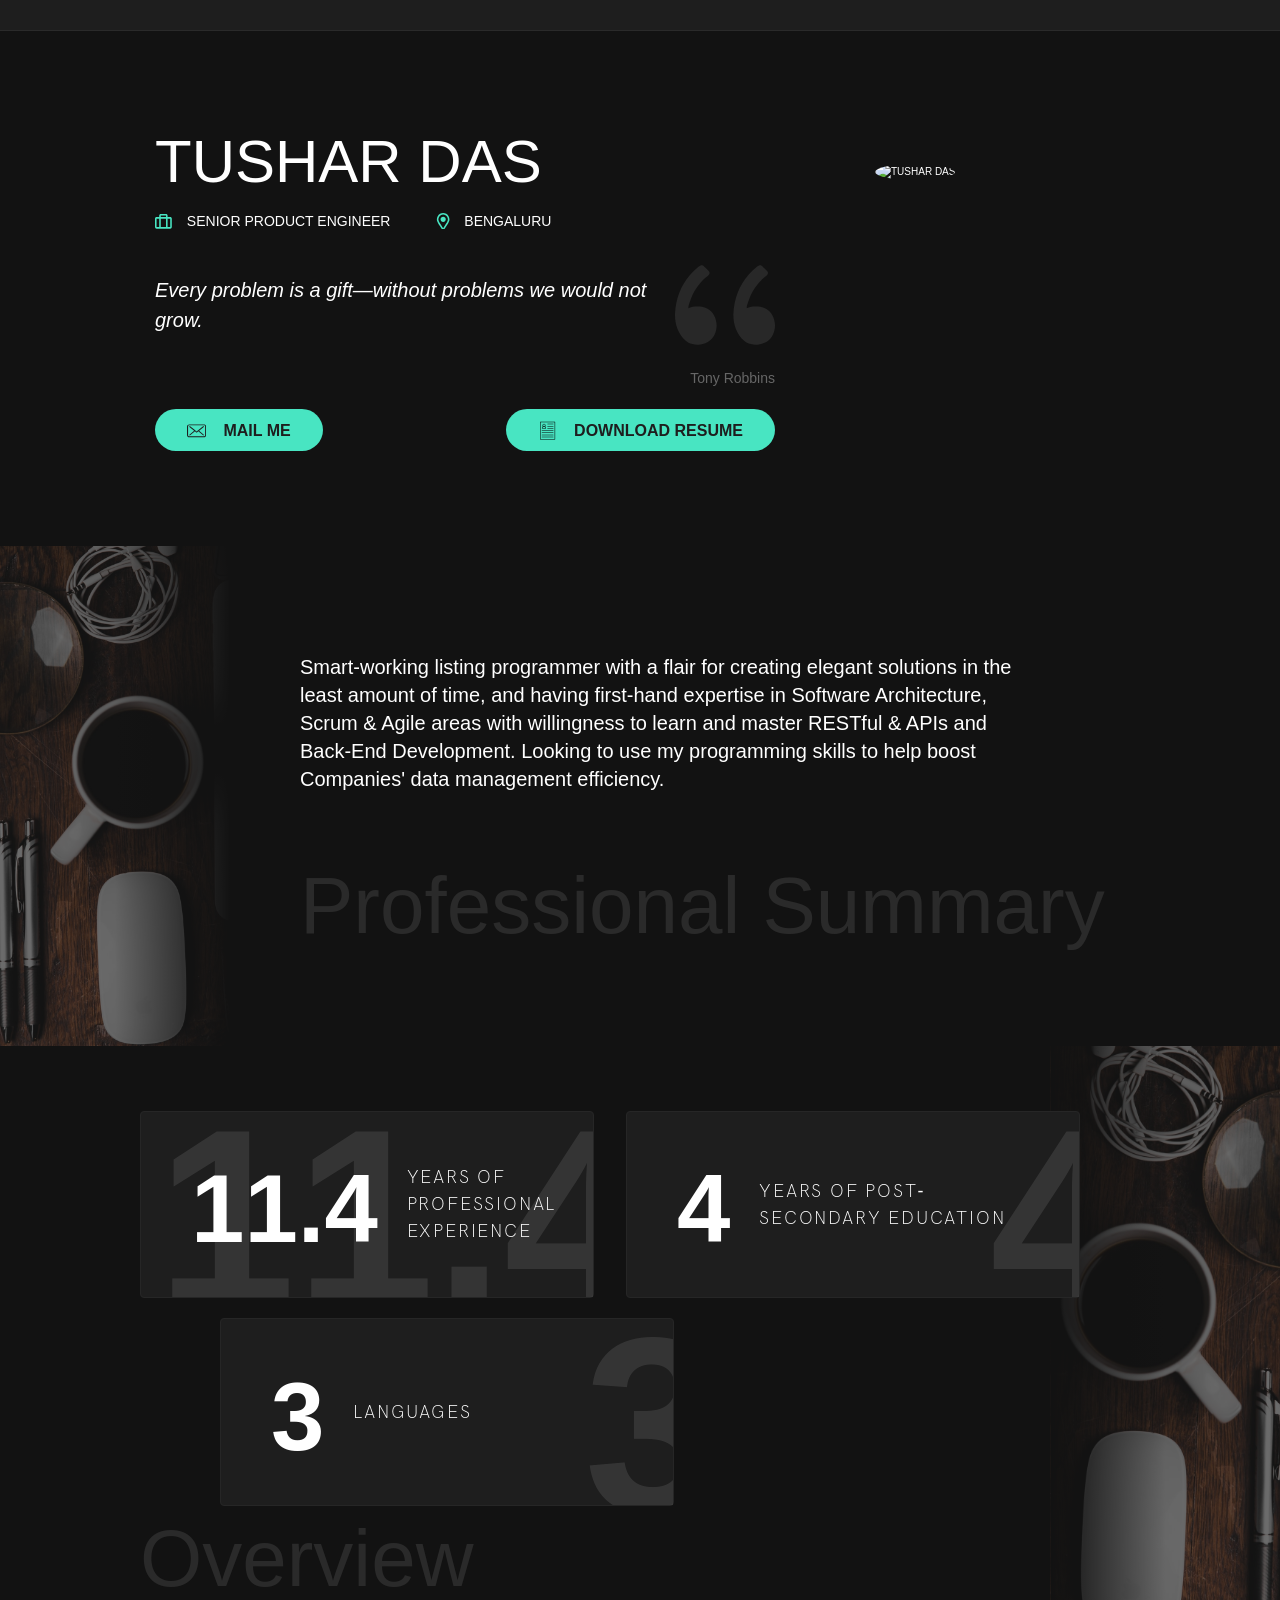
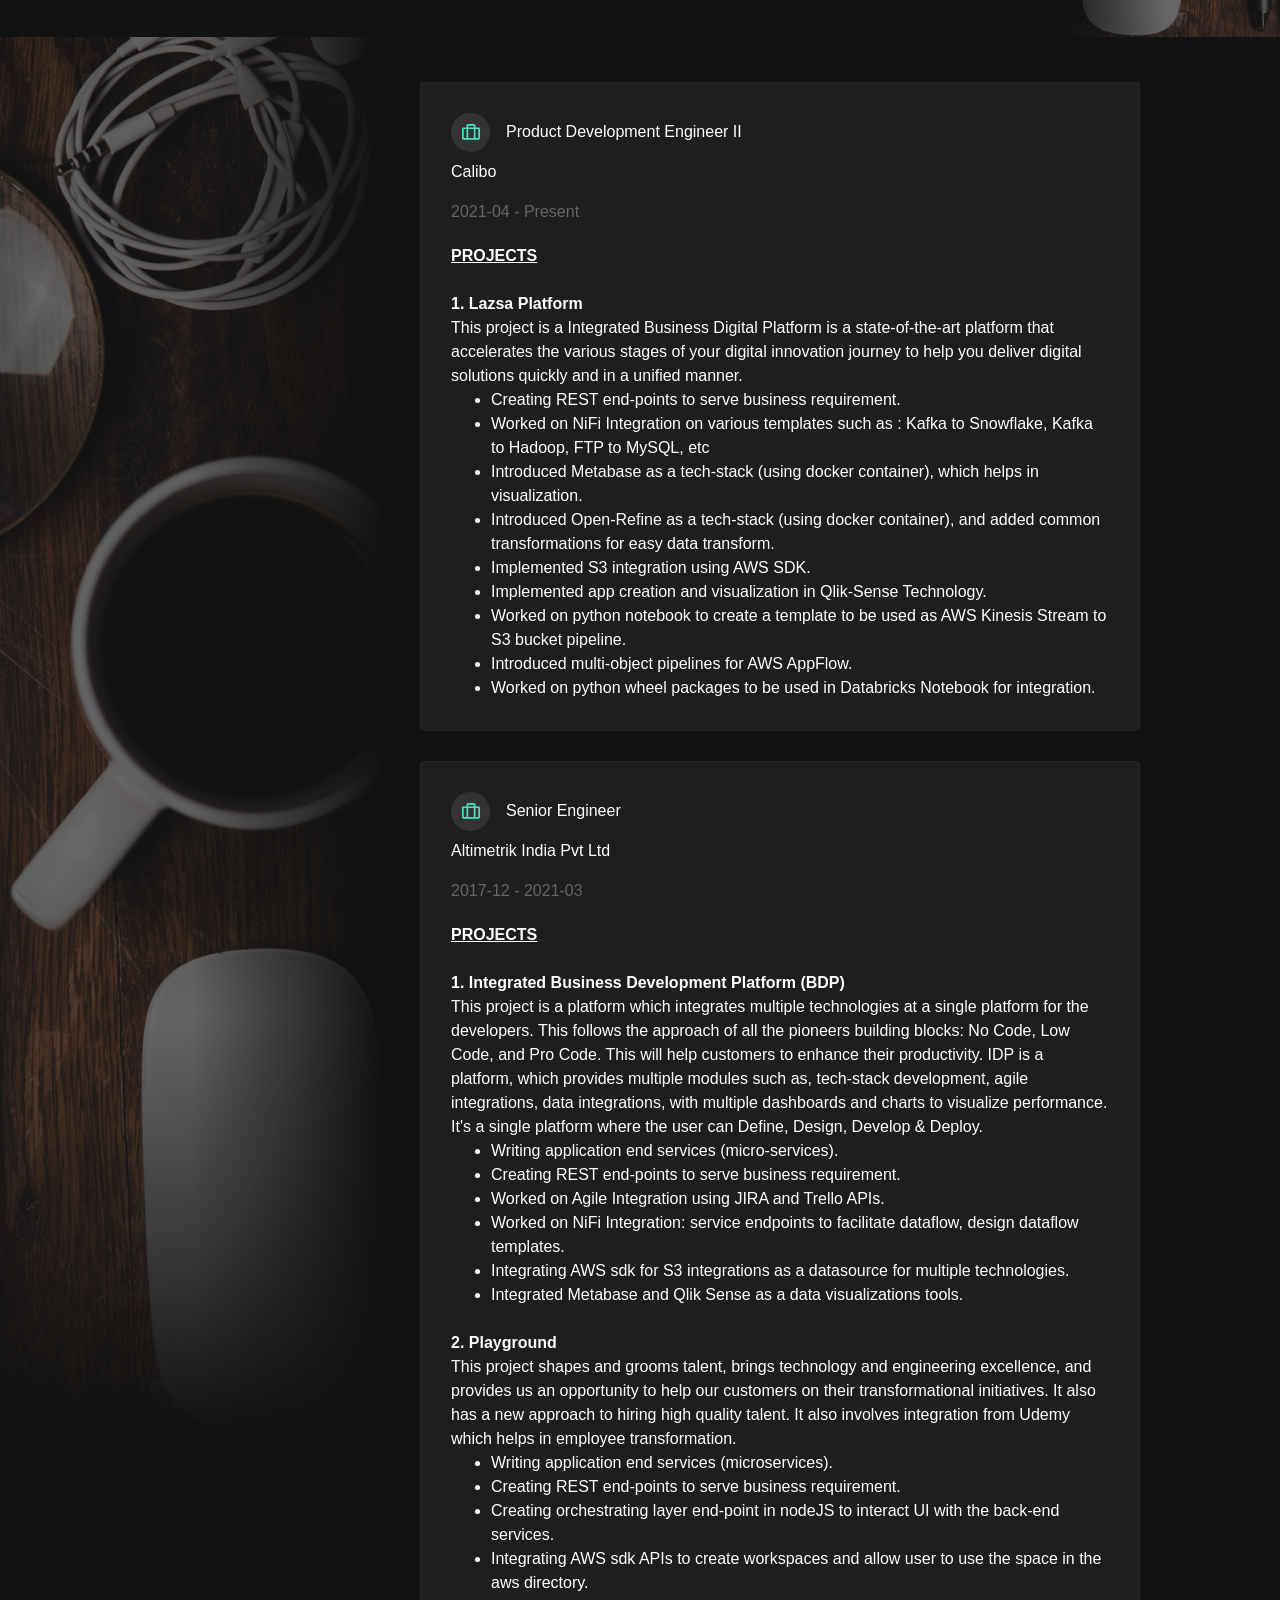
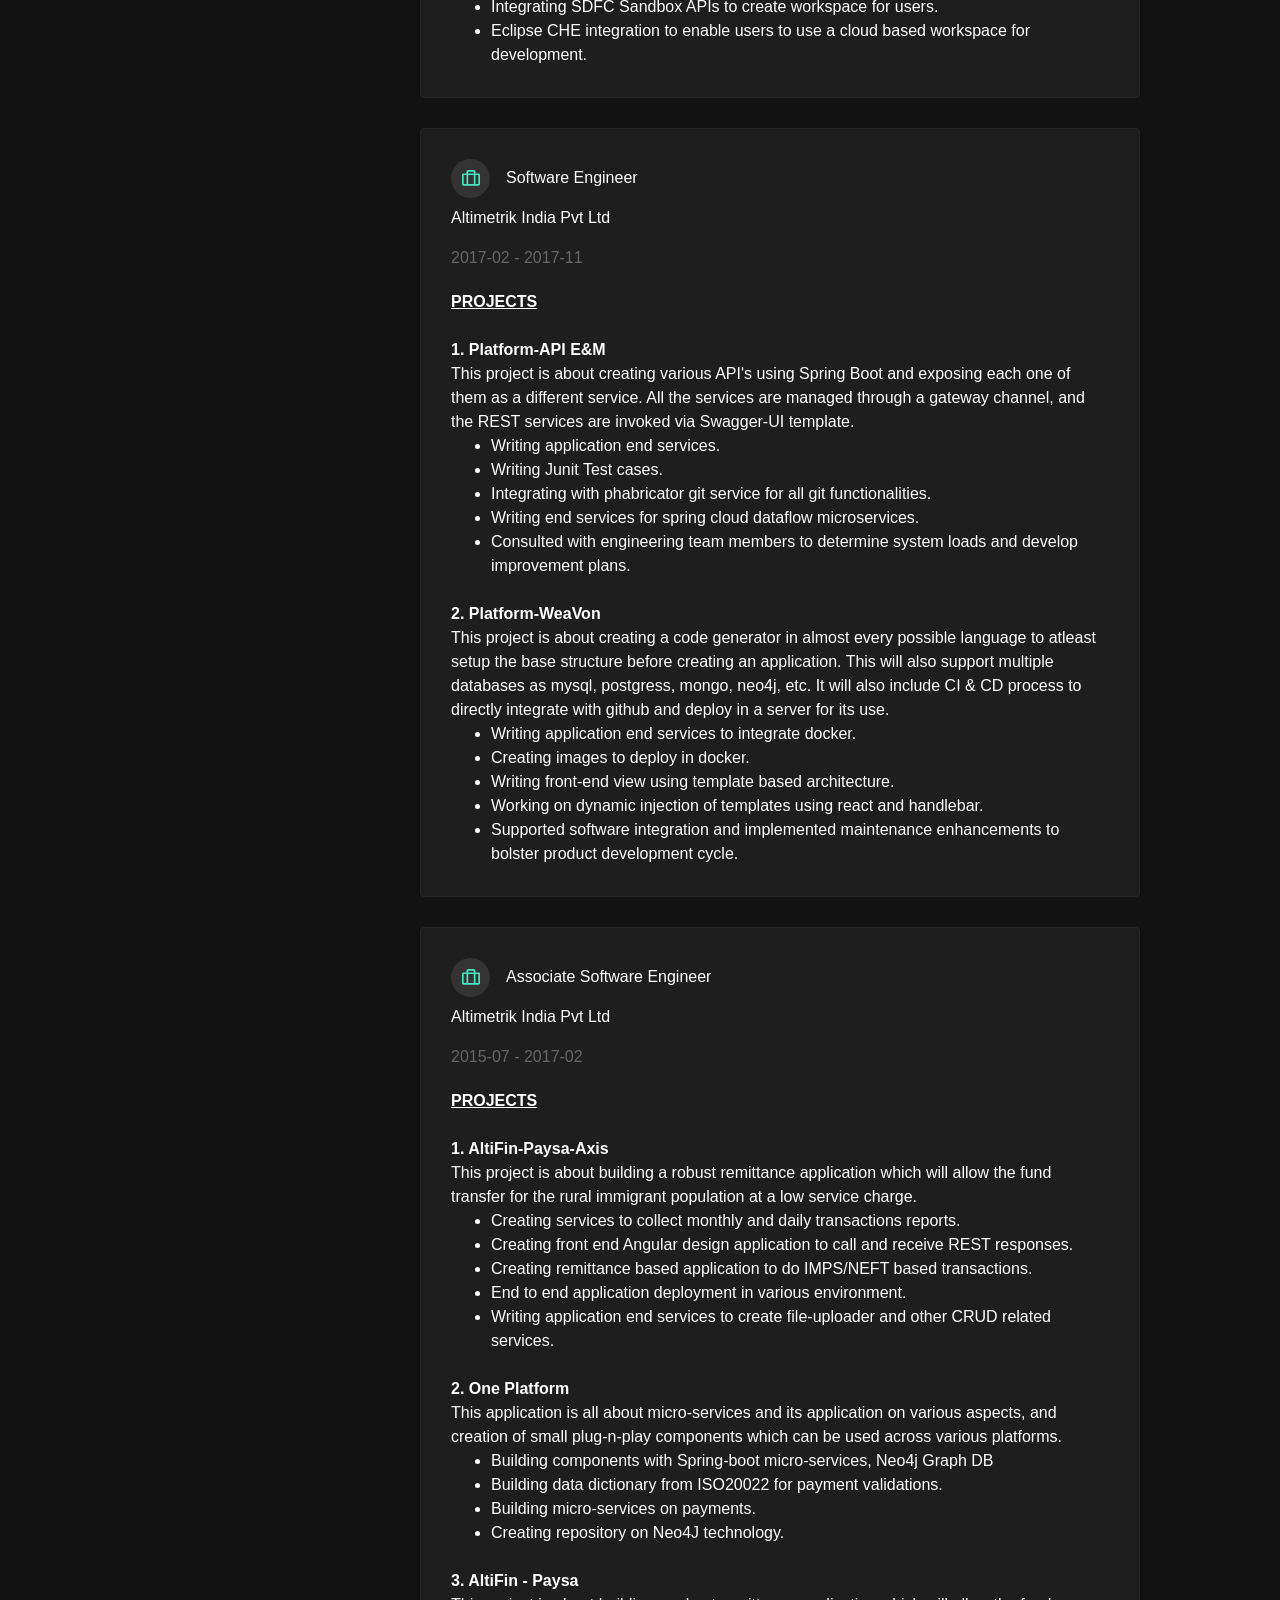
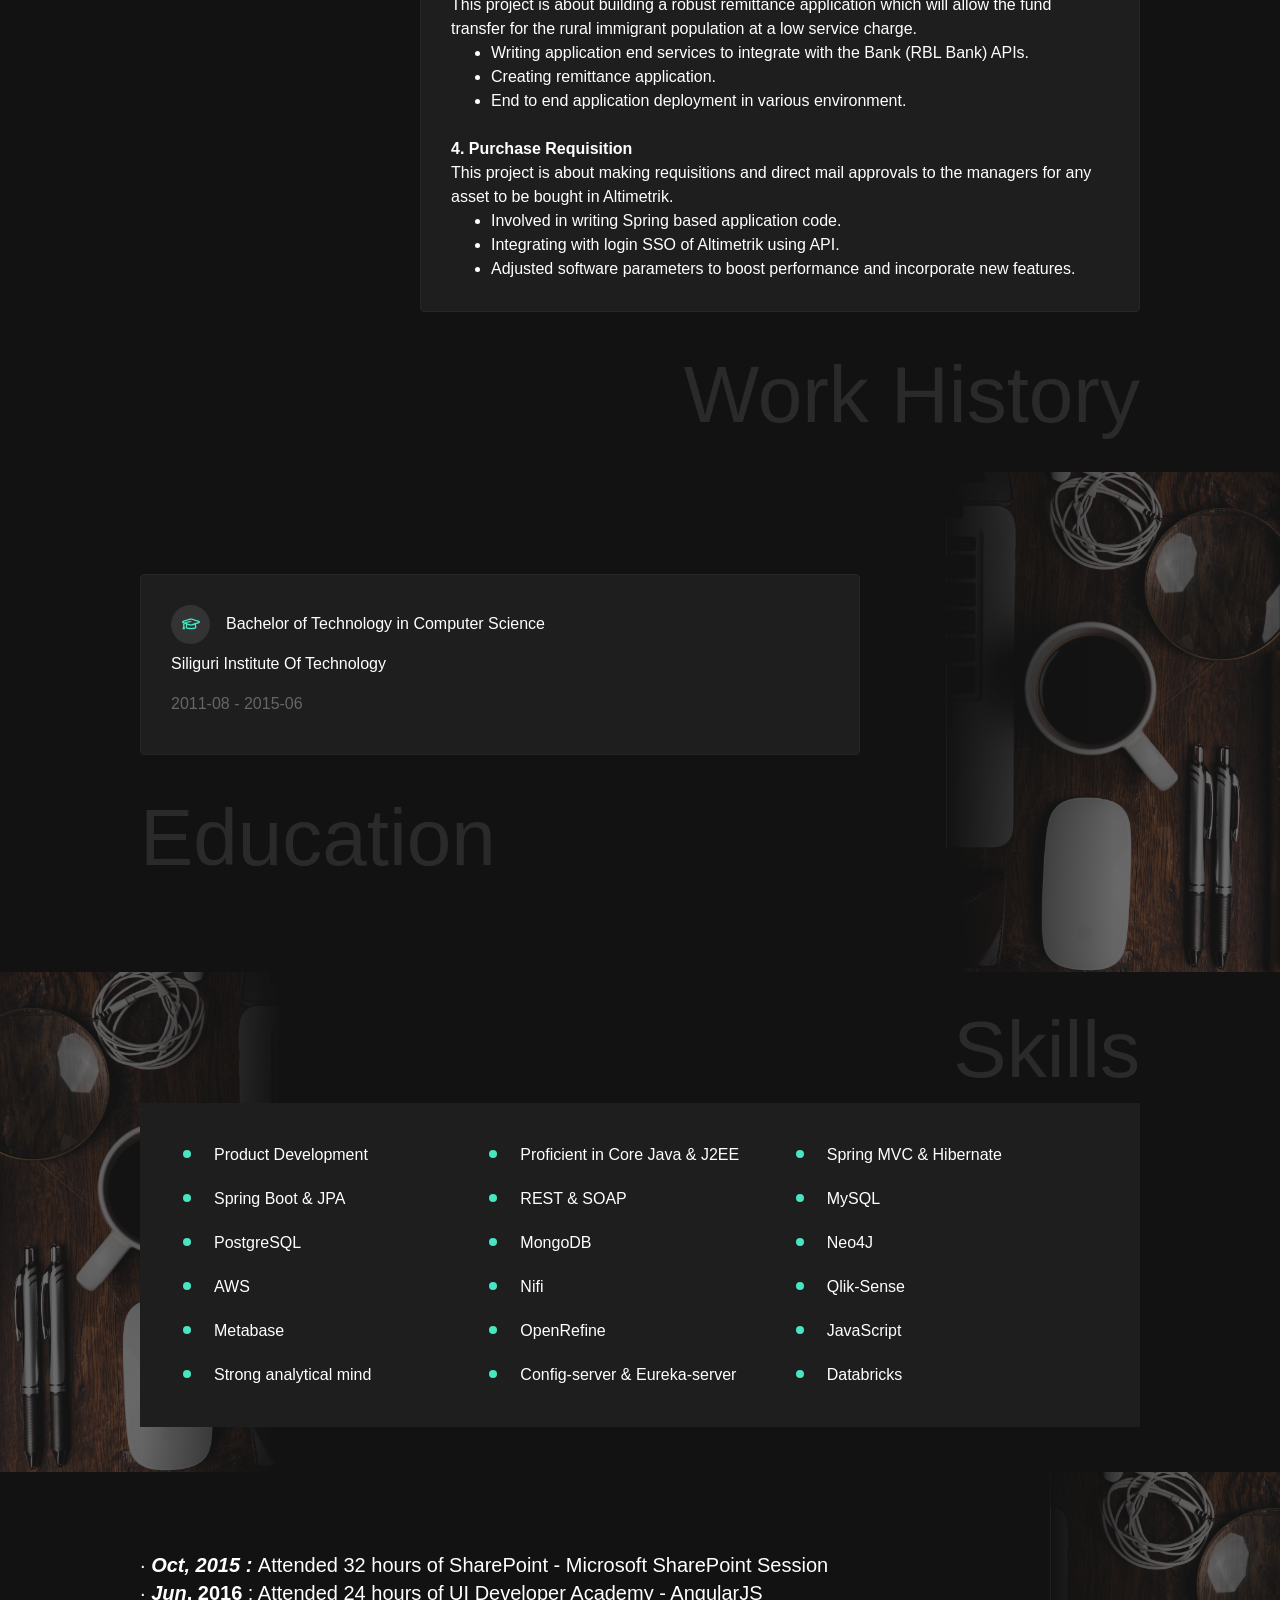
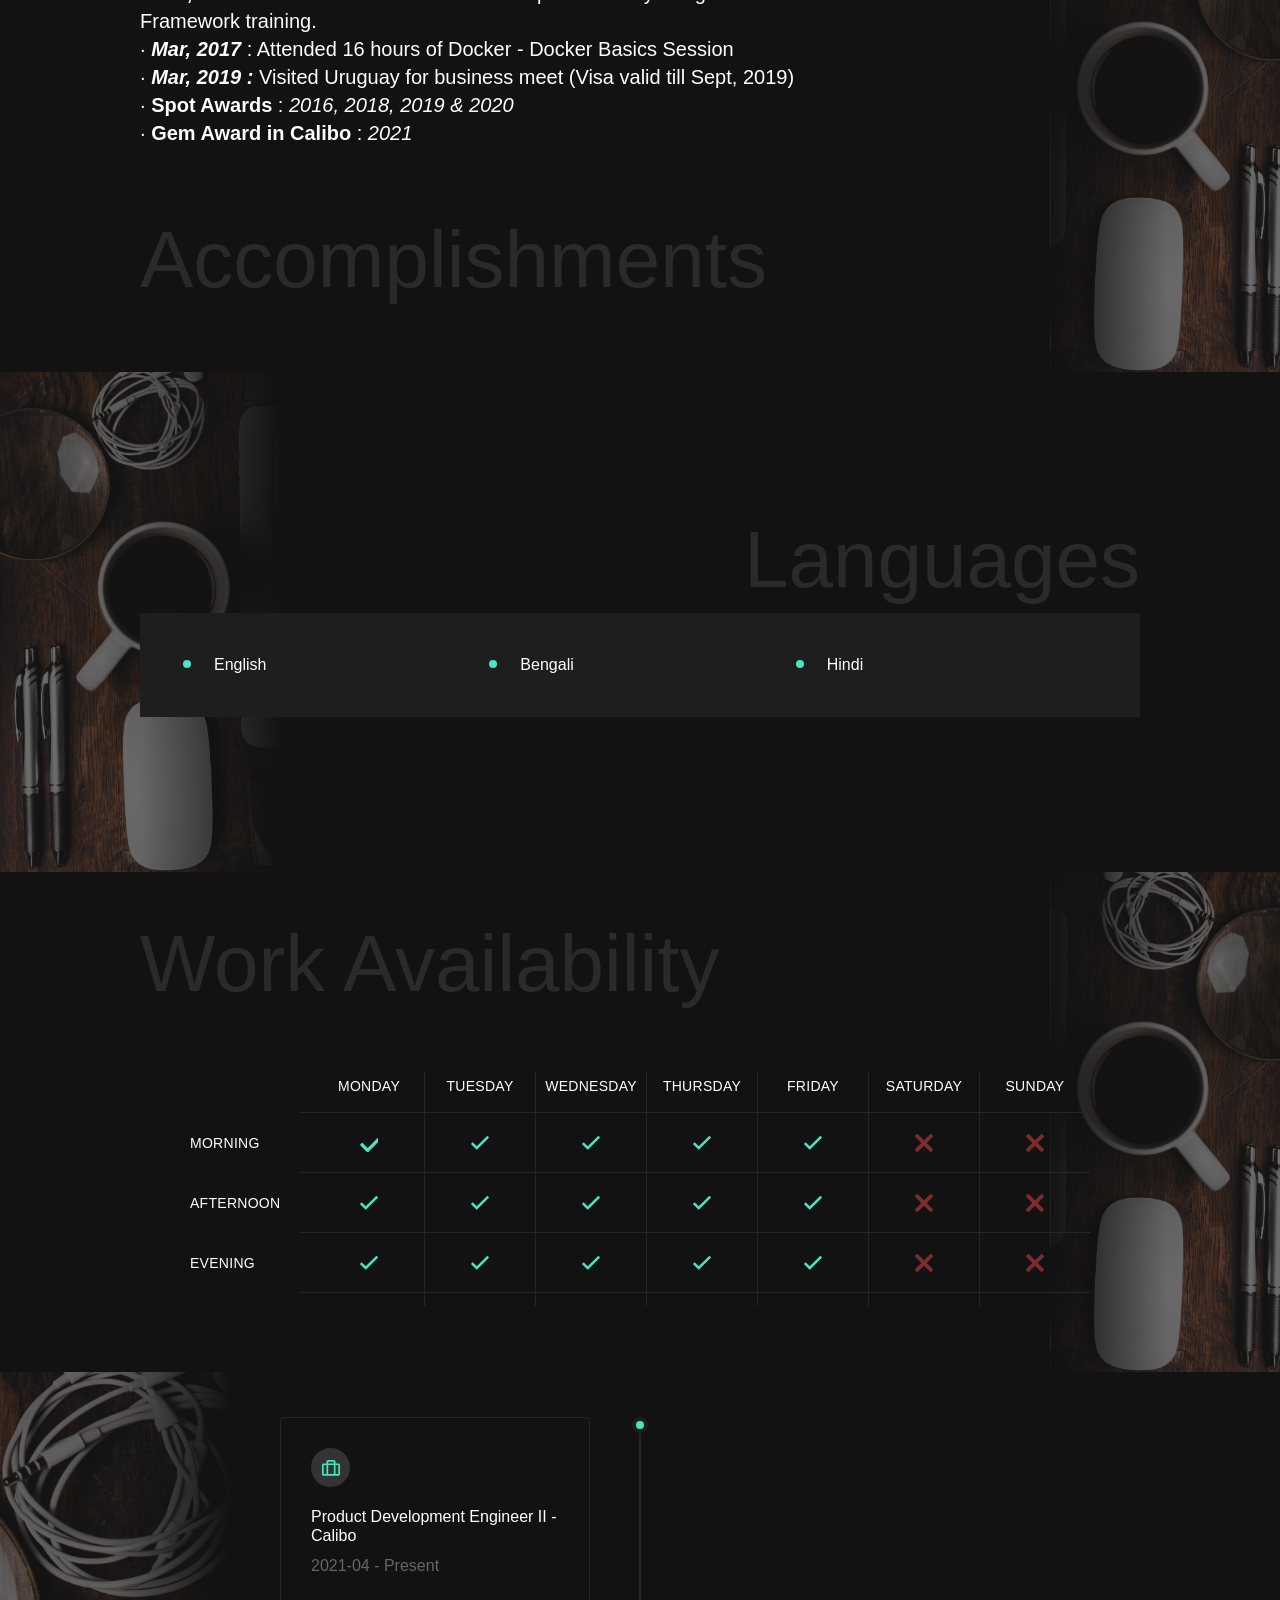
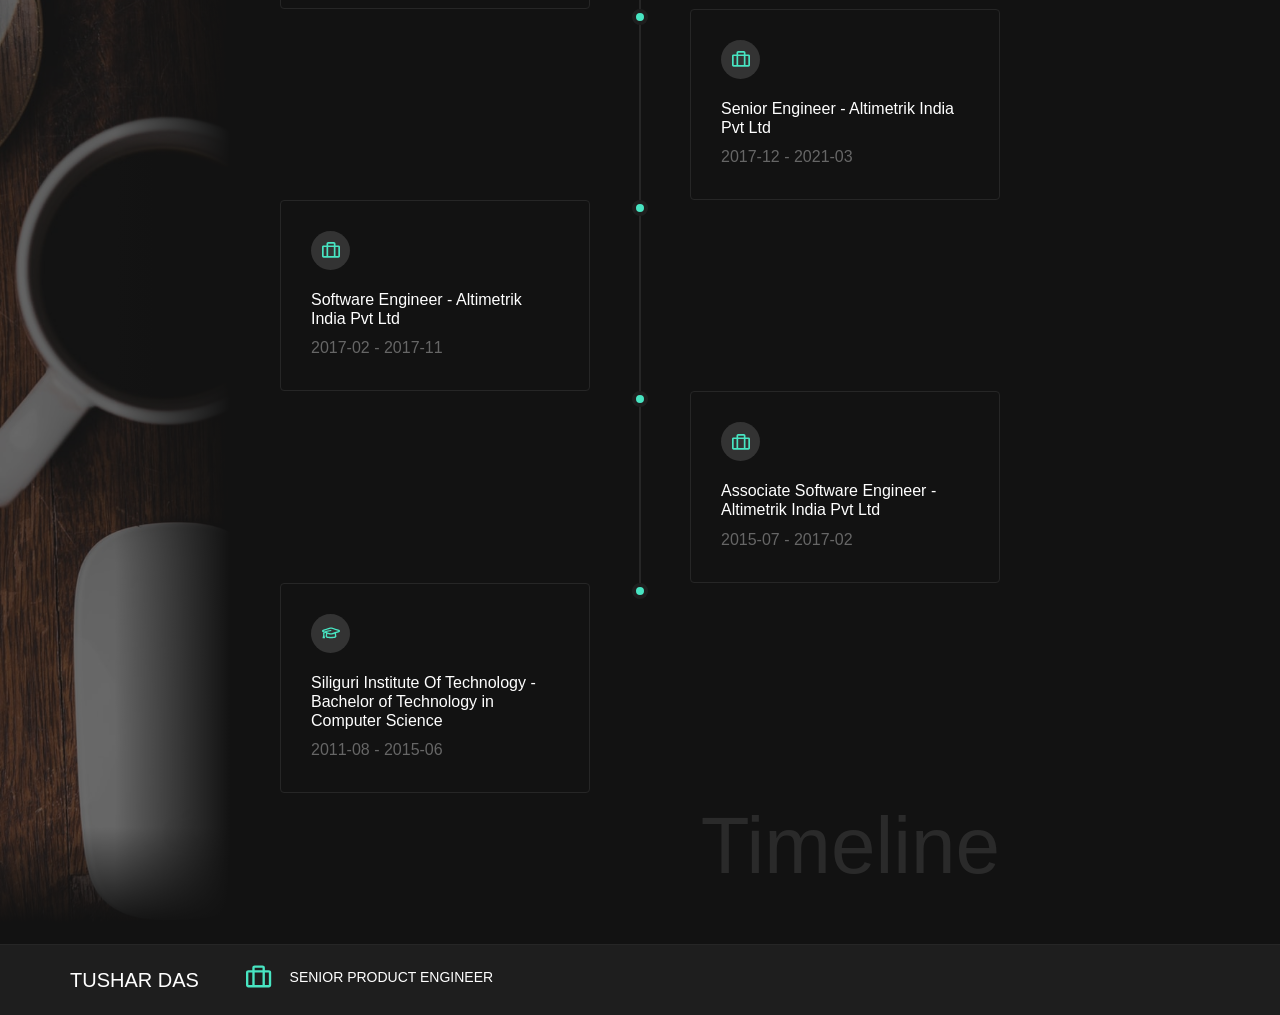
==== commit 23168065: "updated title" ====
--- a/index.html
+++ b/index.html
@@ -4,14 +4,14 @@
 <head>
    <script src="/content/scripts.js" type="text/javascript"></script>
    <meta name="viewport" content="width=device-width,initial-scale=1">
-   <title>TUSHAR DAS, Senior Product Development Engineer, Bengaluru</title>
+   <title>TUSHAR DAS, Senior Product Engineer, Bengaluru</title>
    <link rel="canonical" href="https://profile.wandererdroid.in" />
    <link rel="icon" type="image/png" href="https://seeklogo.com/images/A/alienware-logo-AD83A3359C-seeklogo.com.png" />
    <meta name="description"
-      content="TUSHAR DAS, Senior Product Development Engineer, Smart-working listing programmer with a flair for creating elegant solutions in the least amount of time, and having first-hand expertise in Software Architecture, Scrum &amp; Agile areas with willingness to learn and master RESTful &amp; APIs and Back-End Development. Looking to use my programming skills to help boost Companies&apos; data management efficiency.">
-   <meta property="og:title" content="Contact TUSHAR DAS, Senior Product Development Engineer, Bengaluru">
+      content="TUSHAR DAS, Senior Product Engineer, Smart-working listing programmer with a flair for creating elegant solutions in the least amount of time, and having first-hand expertise in Software Architecture, Scrum &amp; Agile areas with willingness to learn and master RESTful &amp; APIs and Back-End Development. Looking to use my programming skills to help boost Companies&apos; data management efficiency.">
+   <meta property="og:title" content="Contact TUSHAR DAS, Senior Product Engineer, Bengaluru">
    <meta property="og:description"
-      content="TUSHAR DAS, Senior Product Development Engineer, Smart-working listing programmer with a flair for creating elegant solutions in the least amount of time, and having first-hand expertise in Software Architecture, Scrum &amp; Agile areas with willingness to learn and master RESTful &amp; APIs and Back-End Development. Looking to use my programming skills to help boost Companies&apos; data management efficiency.">
+      content="TUSHAR DAS, Senior Product Engineer, Smart-working listing programmer with a flair for creating elegant solutions in the least amount of time, and having first-hand expertise in Software Architecture, Scrum &amp; Agile areas with willingness to learn and master RESTful &amp; APIs and Back-End Development. Looking to use my programming skills to help boost Companies&apos; data management efficiency.">
    <meta property="og:site_name" content="Tushar_Resume">
    <meta property="og:type" content="online resume">
    <meta property="og:url" content="https://profile.wandererdroid.in">
@@ -79,7 +79,7 @@
                                           d="M16.3168 3.38096H13.493V1.69744C13.493 1.2383 13.3261 0.806979 13.0062 0.500883C12.6862 0.180875 12.2689 0 11.8099 0H6.19011C5.73107 0 5.31376 0.180875 4.99382 0.500883C4.67388 0.806979 4.50696 1.2383 4.50696 1.69744V3.38096H1.68315C1.22411 3.38096 0.806801 3.54792 0.486862 3.86793C0.180835 4.18794 0 4.60534 0 5.06449V14.0665C0 14.5256 0.180835 14.943 0.486862 15.263C0.806801 15.583 1.22411 15.75 1.68315 15.75H16.3168C16.7759 15.75 17.1932 15.583 17.5131 15.263C17.8192 14.943 18 14.5256 18 14.0665V5.06449C18 4.60534 17.8192 4.18794 17.5131 3.86793C17.1932 3.54792 16.7759 3.38096 16.3168 3.38096ZM6.19011 1.69744H11.8099V3.38096H6.19011V1.69744ZM1.68315 14.0665V5.06449H4.50696V14.0665H1.68315ZM6.19011 14.0665V5.06449H11.8099V14.0665H6.19011ZM16.3168 14.0665H13.493V5.06449H16.3168V14.0665Z"
                                           fill="currentColor" />
                                     </svg>
-                                    Senior Product Development Engineer
+                                    Senior Product Engineer
                                  </div>
                                  <div class="LYbB0">
                                     <svg
@@ -1132,7 +1132,7 @@
                               d="M16.3168 3.38096H13.493V1.69744C13.493 1.2383 13.3261 0.806979 13.0062 0.500883C12.6862 0.180875 12.2689 0 11.8099 0H6.19011C5.73107 0 5.31376 0.180875 4.99382 0.500883C4.67388 0.806979 4.50696 1.2383 4.50696 1.69744V3.38096H1.68315C1.22411 3.38096 0.806801 3.54792 0.486862 3.86793C0.180835 4.18794 0 4.60534 0 5.06449V14.0665C0 14.5256 0.180835 14.943 0.486862 15.263C0.806801 15.583 1.22411 15.75 1.68315 15.75H16.3168C16.7759 15.75 17.1932 15.583 17.5131 15.263C17.8192 14.943 18 14.5256 18 14.0665V5.06449C18 4.60534 17.8192 4.18794 17.5131 3.86793C17.1932 3.54792 16.7759 3.38096 16.3168 3.38096ZM6.19011 1.69744H11.8099V3.38096H6.19011V1.69744ZM1.68315 14.0665V5.06449H4.50696V14.0665H1.68315ZM6.19011 14.0665V5.06449H11.8099V14.0665H6.19011ZM16.3168 14.0665H13.493V5.06449H16.3168V14.0665Z"
                               fill="currentColor" />
                         </svg>
-                        <!-- -->Product Development Engineer II
+                        <!-- -->Senior Product Engineer
                      </span>
                   </div>
                </footer>
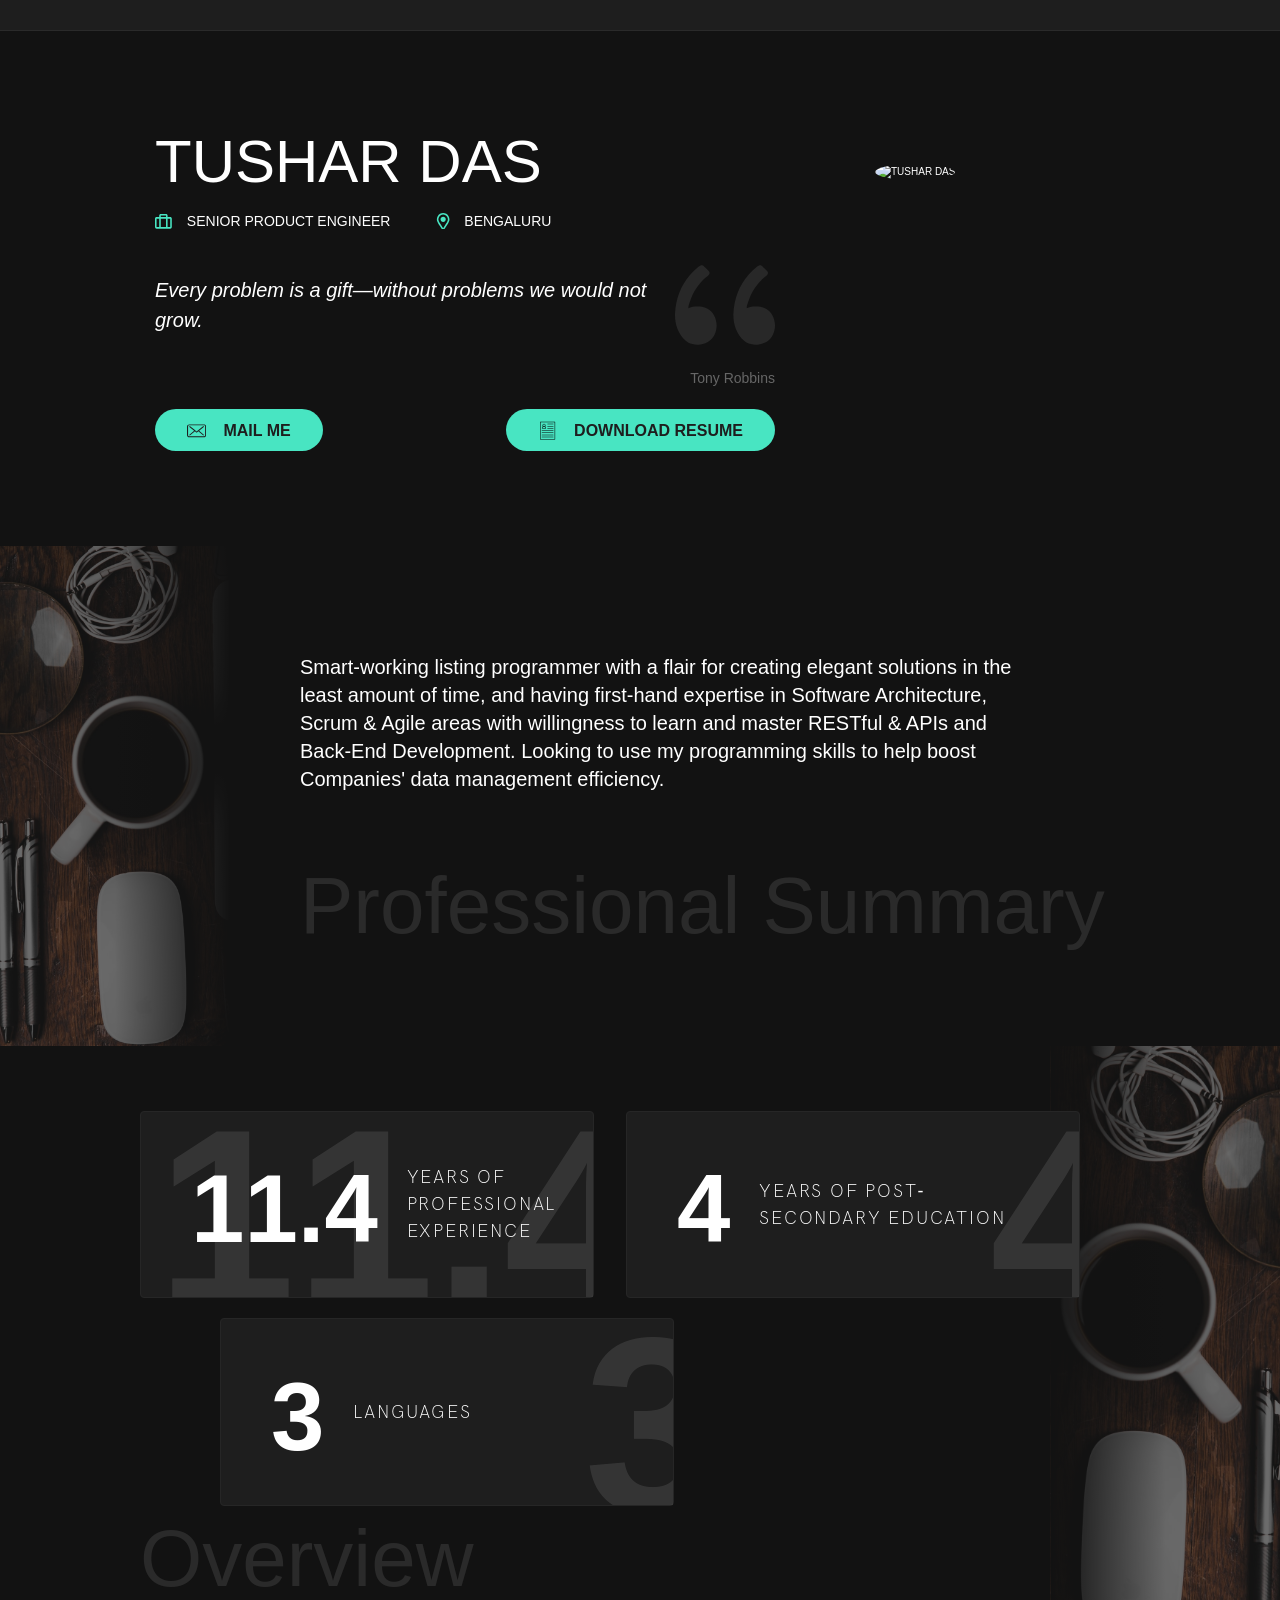
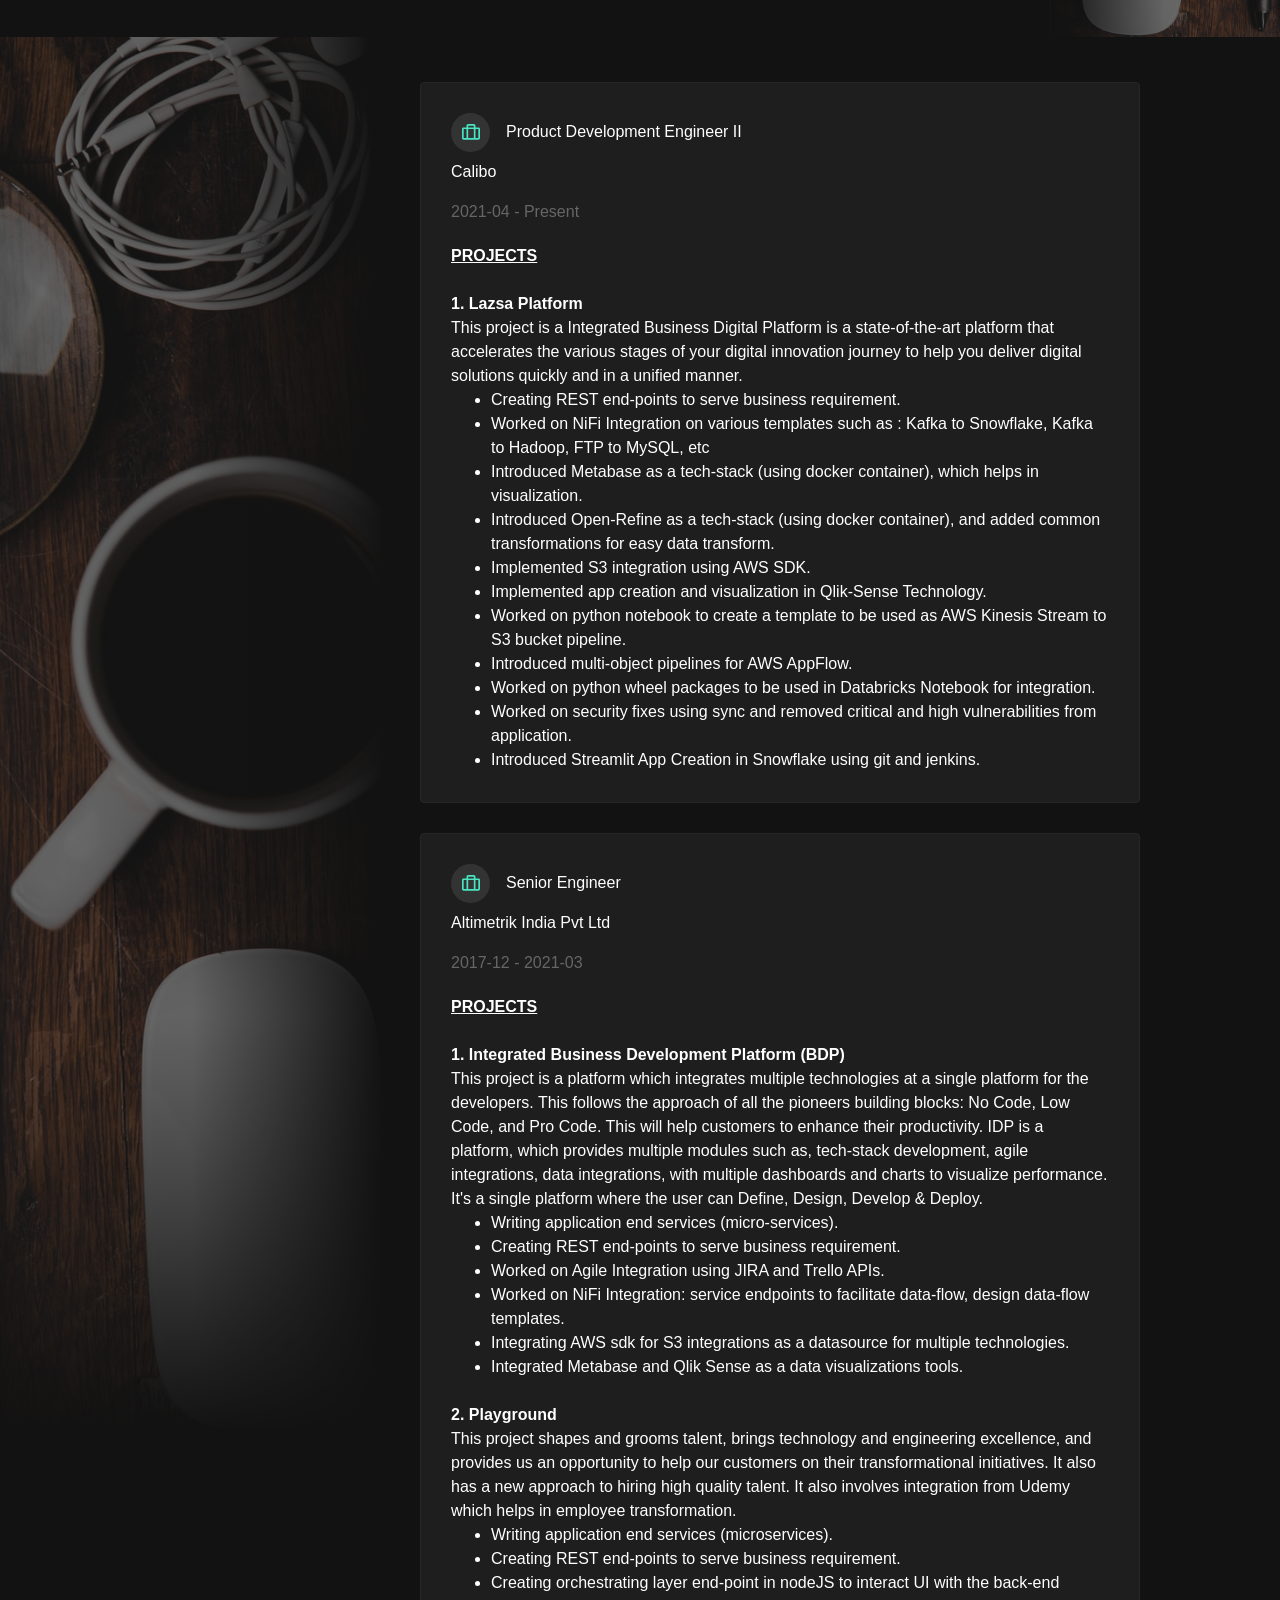
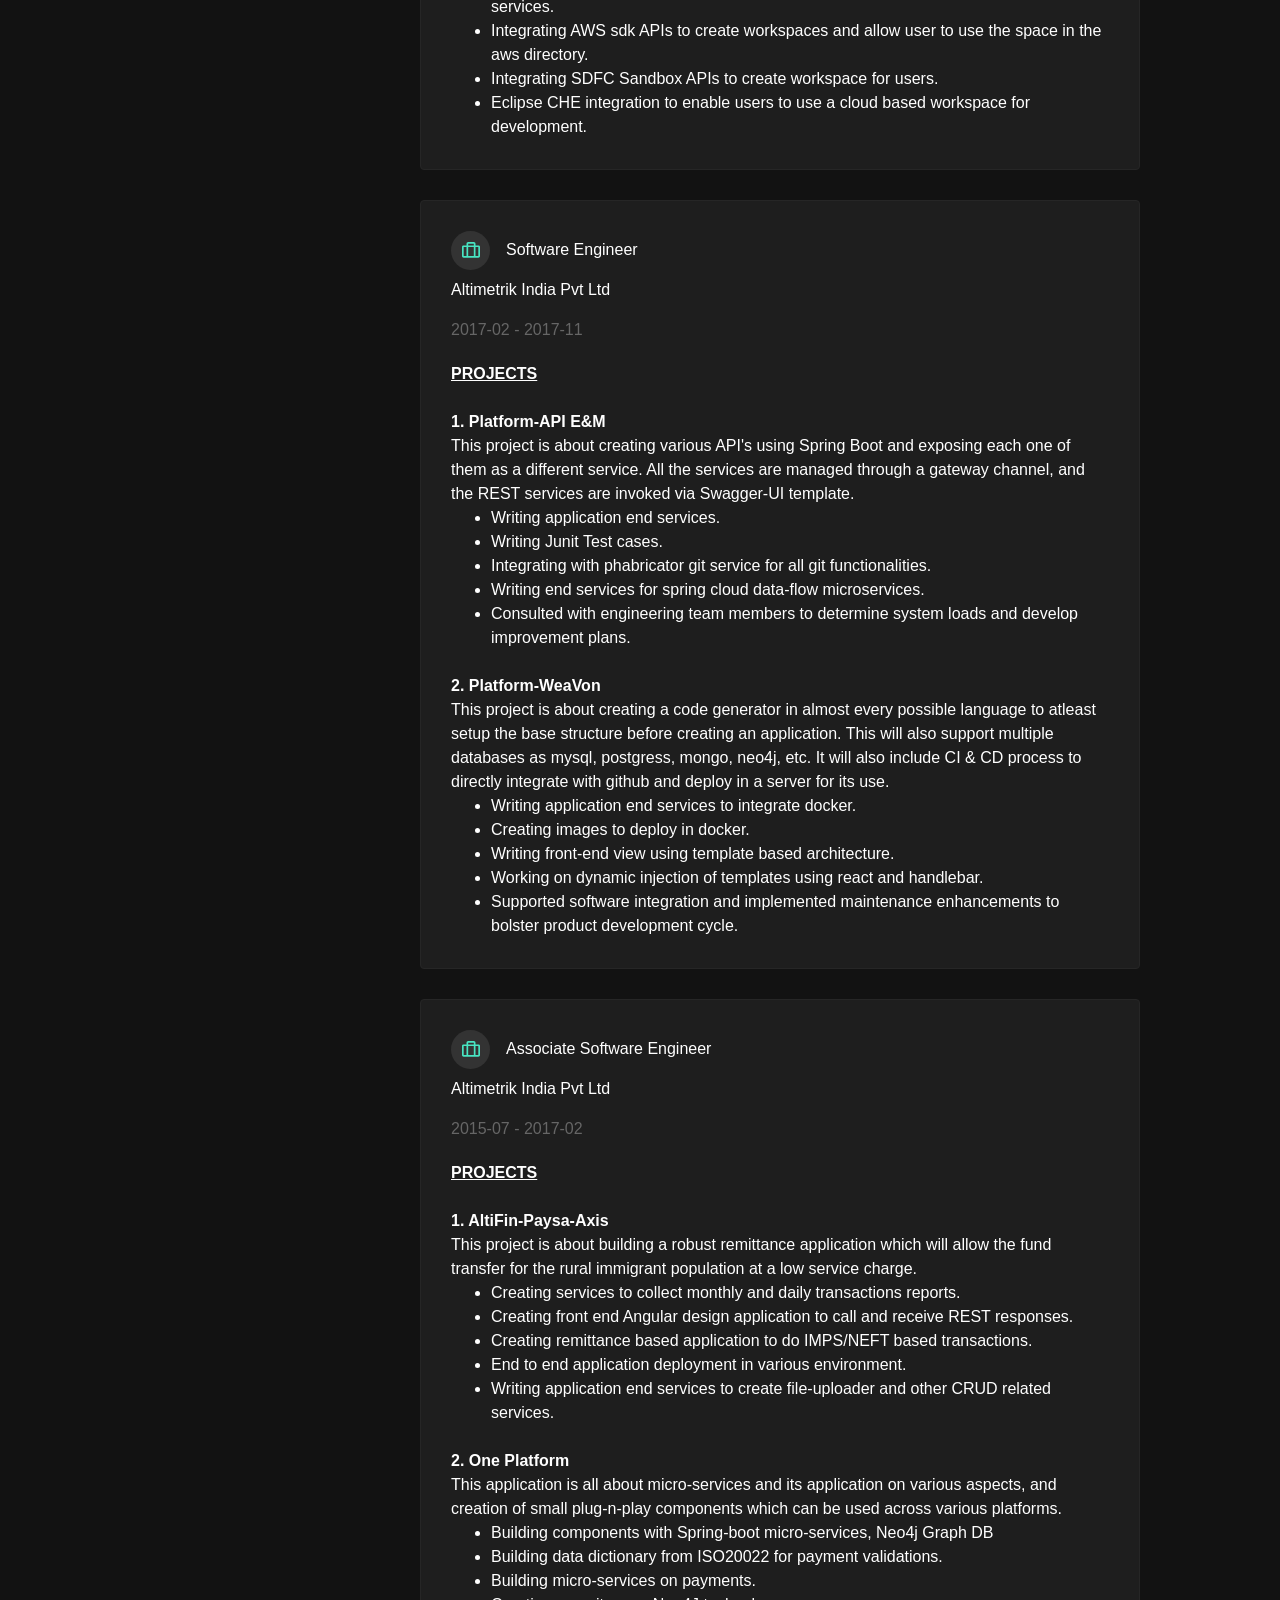
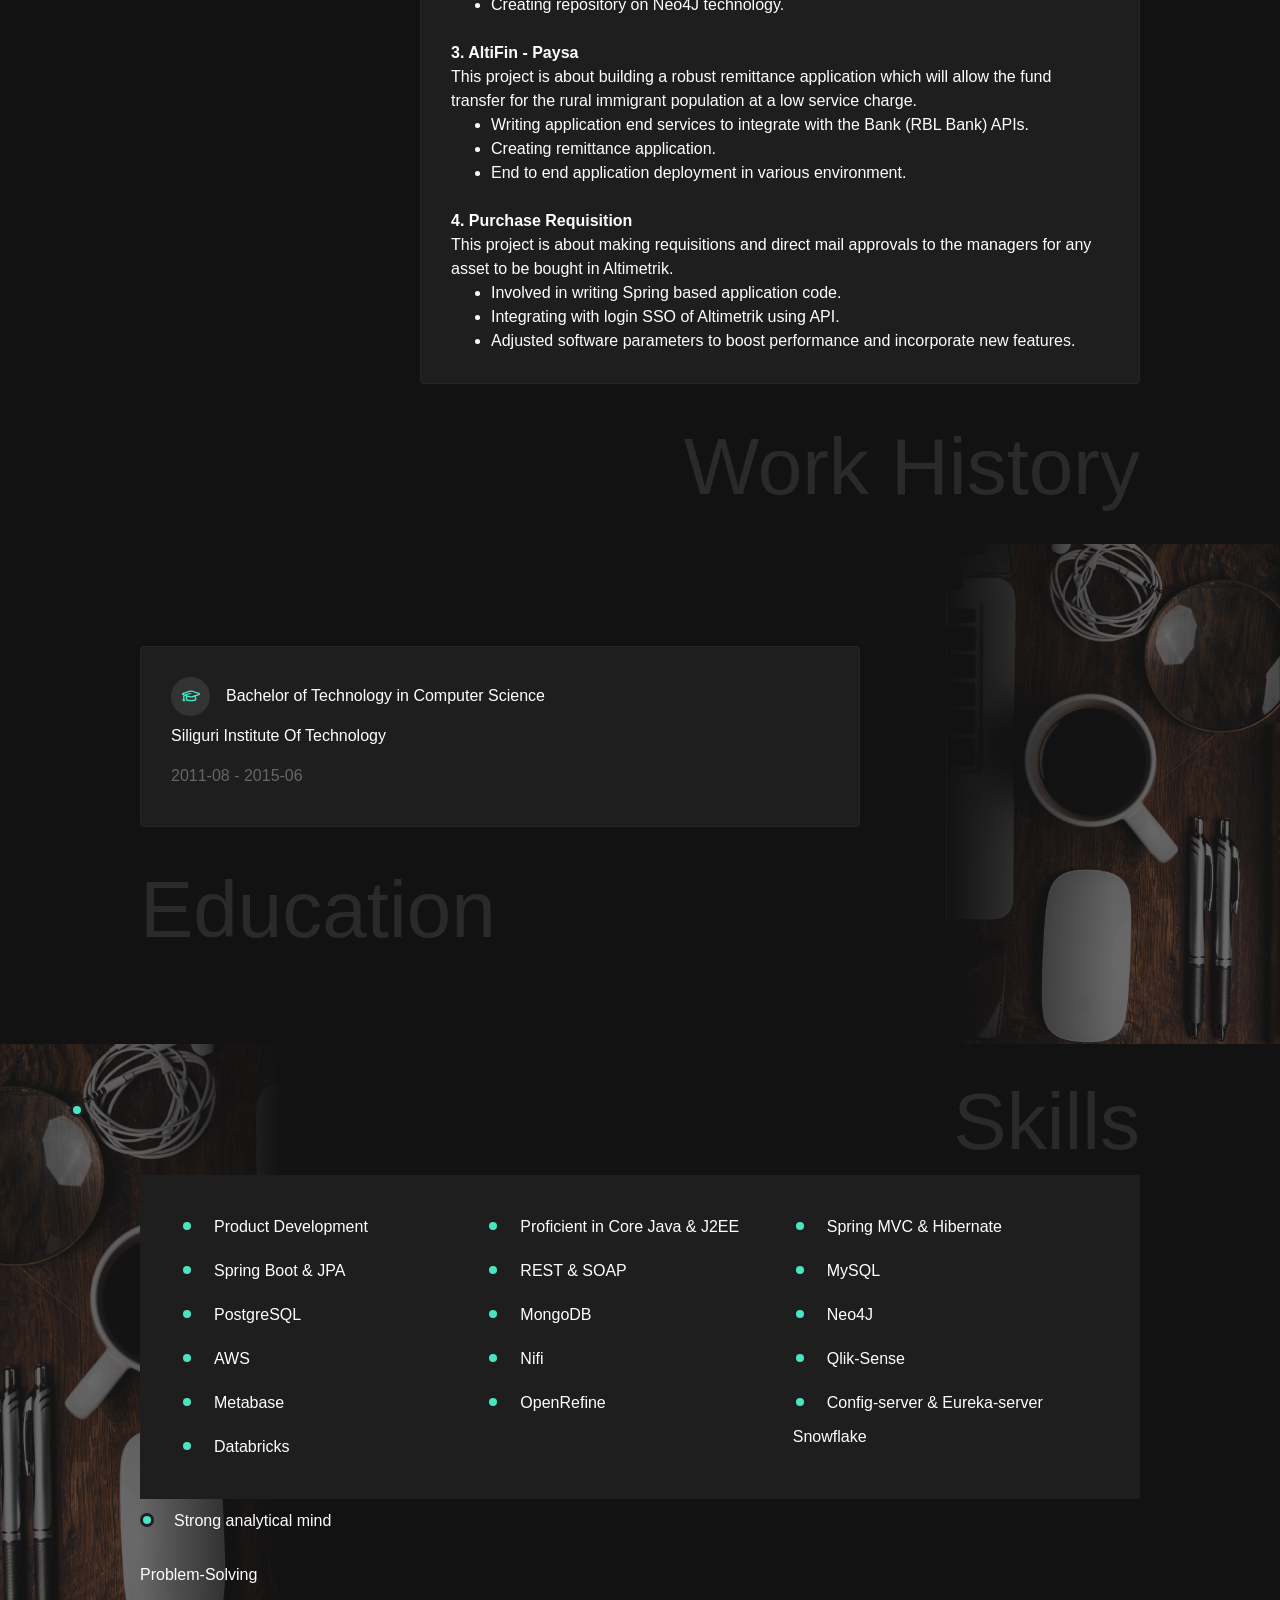
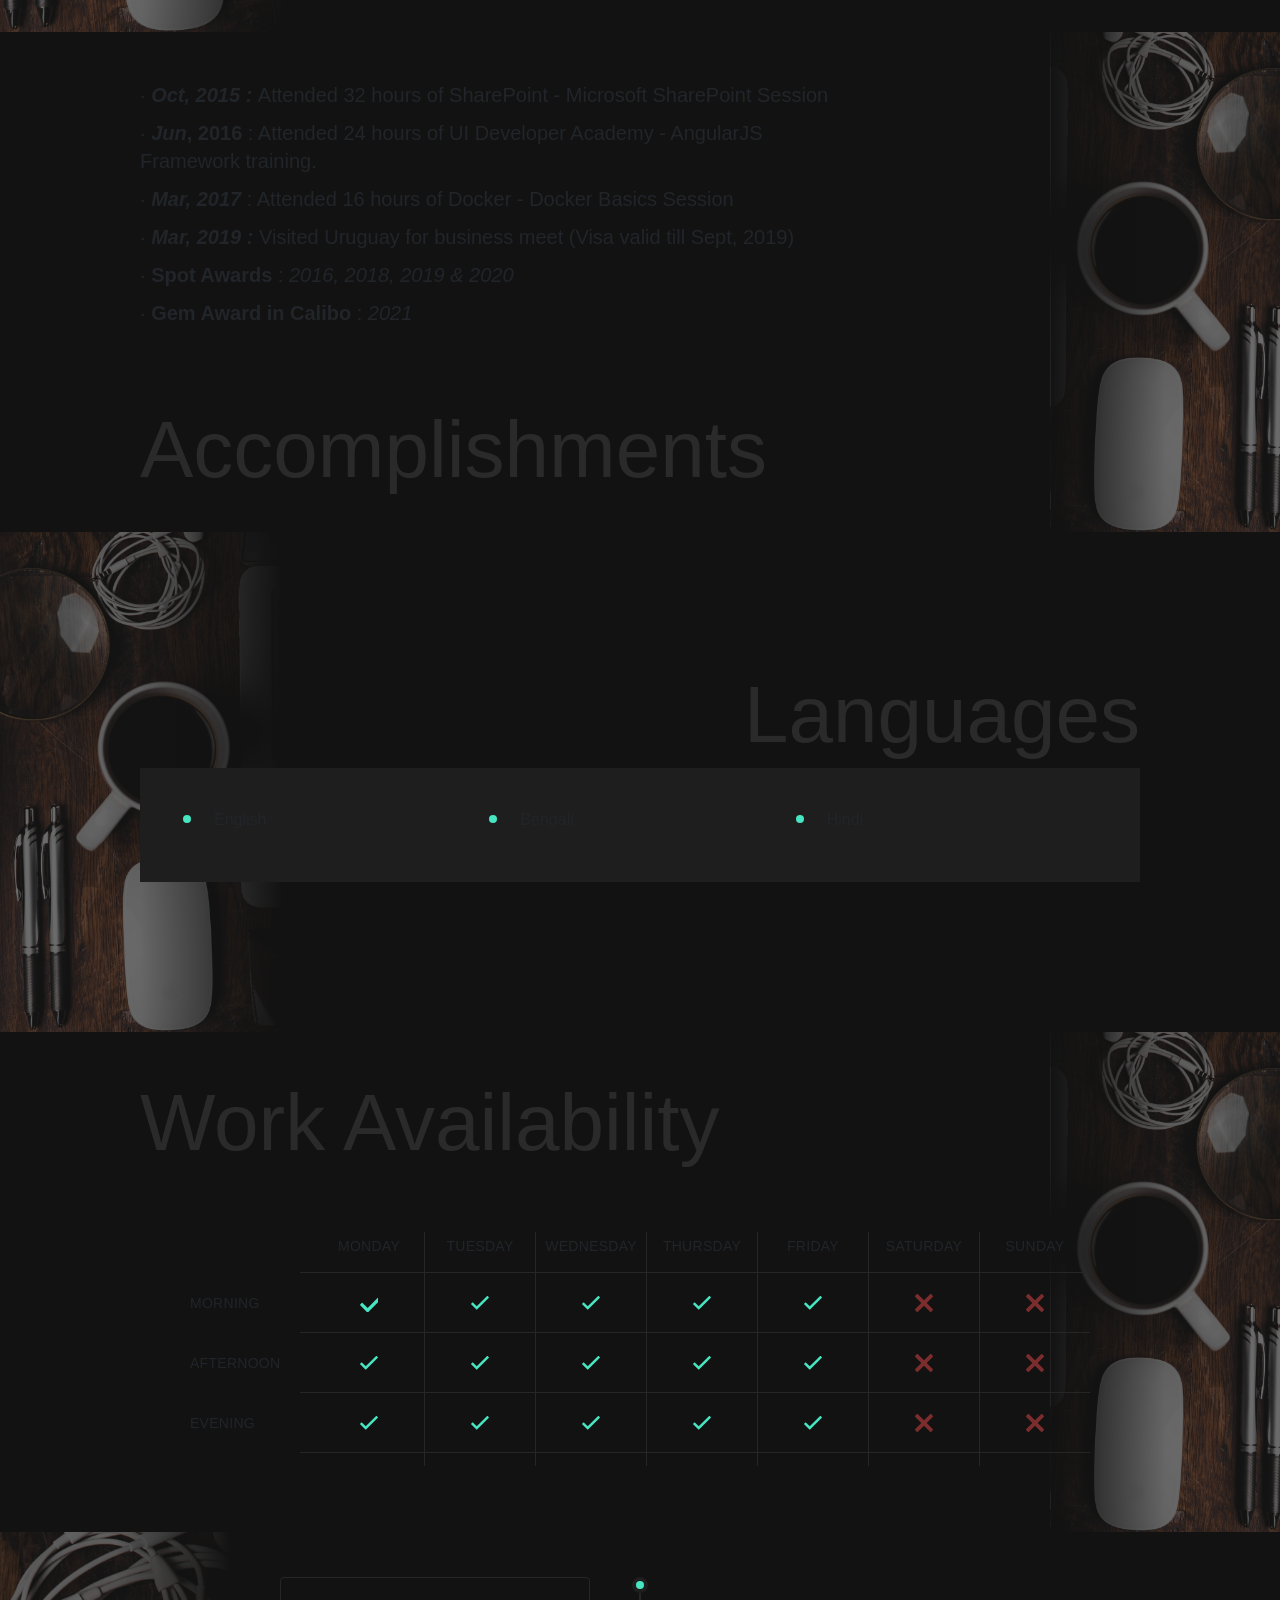
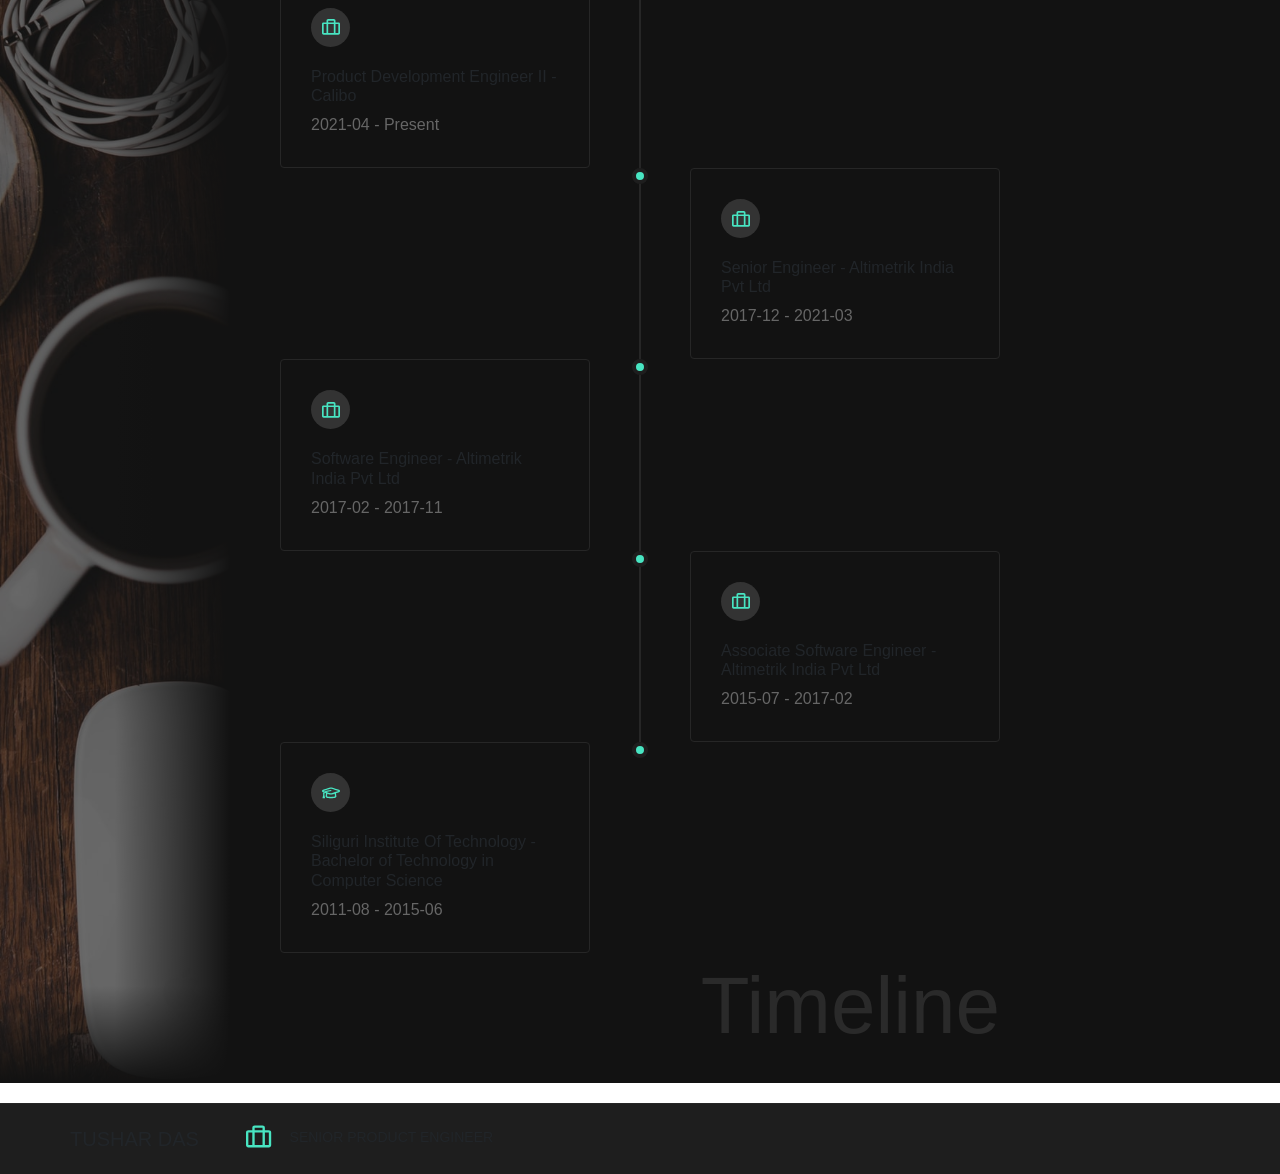
==== commit 20917cc2: "Updated roles and grammer" ====
--- a/index.html
+++ b/index.html
@@ -257,6 +257,8 @@
                                                 <li>Worked on python notebook to create a template to be used as AWS Kinesis Stream to S3 bucket pipeline.</li>
                                                 <li>Introduced multi&hyphen;object pipelines for AWS AppFlow.</li>
                                                 <li>Worked on python wheel packages to be used in Databricks Notebook for integration.</li>
+                                                <li>Worked on security fixes using sync and removed critical and high vulnerabilities from application.</li>
+                                                <li>Introduced Streamlit App Creation in Snowflake using git and jenkins.</li>
                                              </ul>
                                           </span>
                                        </span>
@@ -300,7 +302,7 @@
                                                 <li>Writing application end services (micro&hyphen;services).</li>
                                                 <li>Creating REST end&hyphen;points to serve business requirement.</li>
                                                 <li>Worked on Agile Integration using JIRA and Trello APIs.</li>
-                                                <li>Worked on NiFi Integration: service endpoints to facilitate dataflow, design dataflow templates.</li>
+                                                <li>Worked on NiFi Integration: service endpoints to facilitate data&hyphen;flow, design data&hyphen;flow templates.</li>
                                                 <li>Integrating AWS sdk for S3 integrations as a datasource for multiple technologies.</li>
                                                 <li>Integrated Metabase and Qlik Sense as a data visualizations tools.</li>
                                              </ul>
@@ -358,7 +360,7 @@
                                                 <li>Writing application end services.</li>
                                                 <li>Writing Junit Test cases.</li>
                                                 <li>Integrating with phabricator git service for all git functionalities.</li>
-                                                <li>Writing end services for spring cloud dataflow microservices.</li>
+                                                <li>Writing end services for spring cloud data&hyphen;flow microservices.</li>
                                                 <li>Consulted with engineering team members to determine system loads and develop improvement plans.</li>
                                              </ul>
                                              <p><br>
@@ -629,7 +631,23 @@
                                  <div class="_1_Sze"></div>
                                  <div class="_1zDOQ">
                                     <span>
-                                       <p>JavaScript </p>
+                                       <p>Config&hyphen;server &amp; Eureka&hyphen;server</p>
+                                    </span>
+                                 </div>
+                              </div>
+                              <div class="_3_QK7">
+                                 <div class="_1_Sze"></div>
+                                 <div class="_1zDOQ">
+                                    <span>
+                                       <p>Databricks</p>
+                                    </span>
+                                 </div>
+                              </div>
+                              <div class="_3_QK7"></div>
+                                 <div class="_1_Sze"></div>
+                                 <div class="_1zDOQ">
+                                    <span>
+                                       <p>Snowflake</p>
                                     </span>
                                  </div>
                               </div>
@@ -641,19 +659,11 @@
                                     </span>
                                  </div>
                               </div>
-                              <div class="_3_QK7">
-                                 <div class="_1_Sze"></div>
-                                 <div class="_1zDOQ">
-                                    <span>
-                                       <p>Config&hyphen;server &amp; Eureka&hyphen;server</p>
-                                    </span>
-                                 </div>
-                              </div>
-                              <div class="_3_QK7">
-                                 <div class="_1_Sze"></div>
-                                 <div class="_1zDOQ">
-                                    <span>
-                                       <p>Databricks</p>
+                              <div class="_3_QK7"></div>
+                                 <div class="_1_Sze"></div>
+                                 <div class="_1zDOQ">
+                                    <span>
+                                       <p>Problem-Solving</p>
                                     </span>
                                  </div>
                               </div>
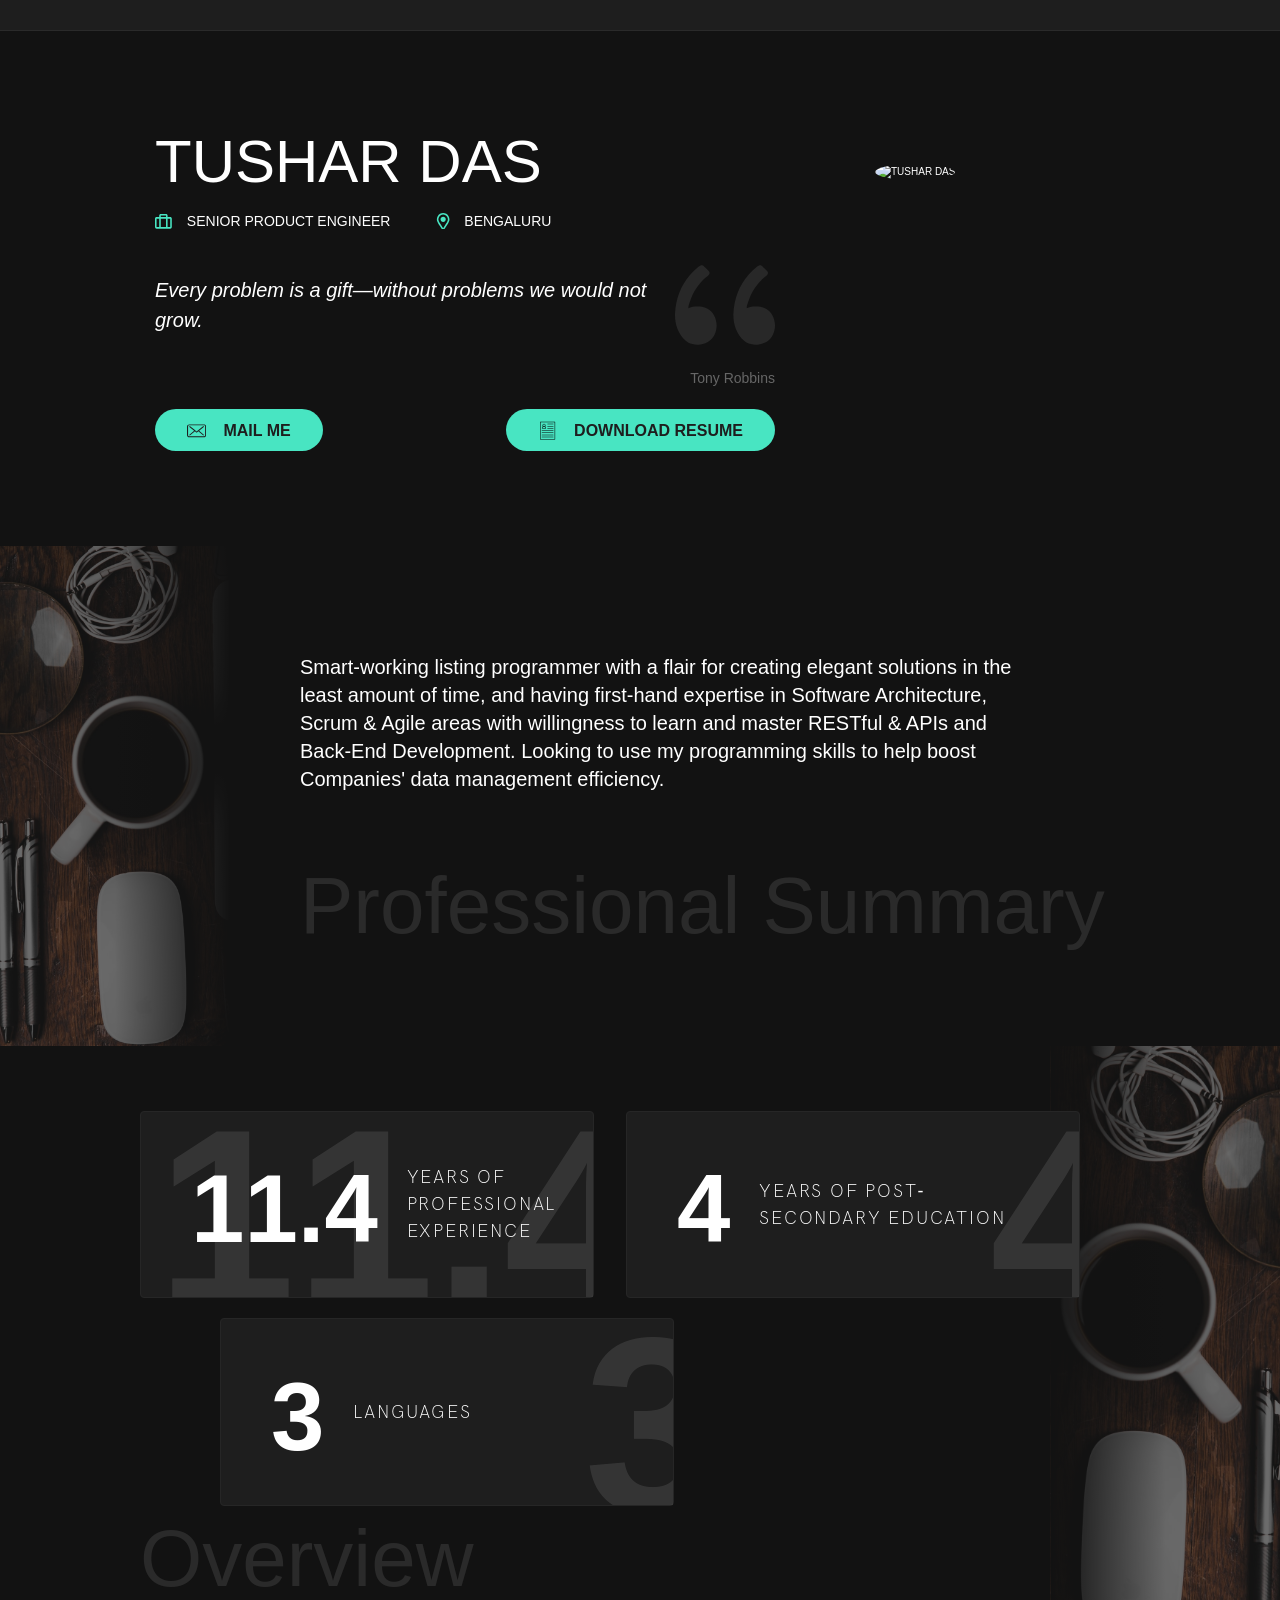
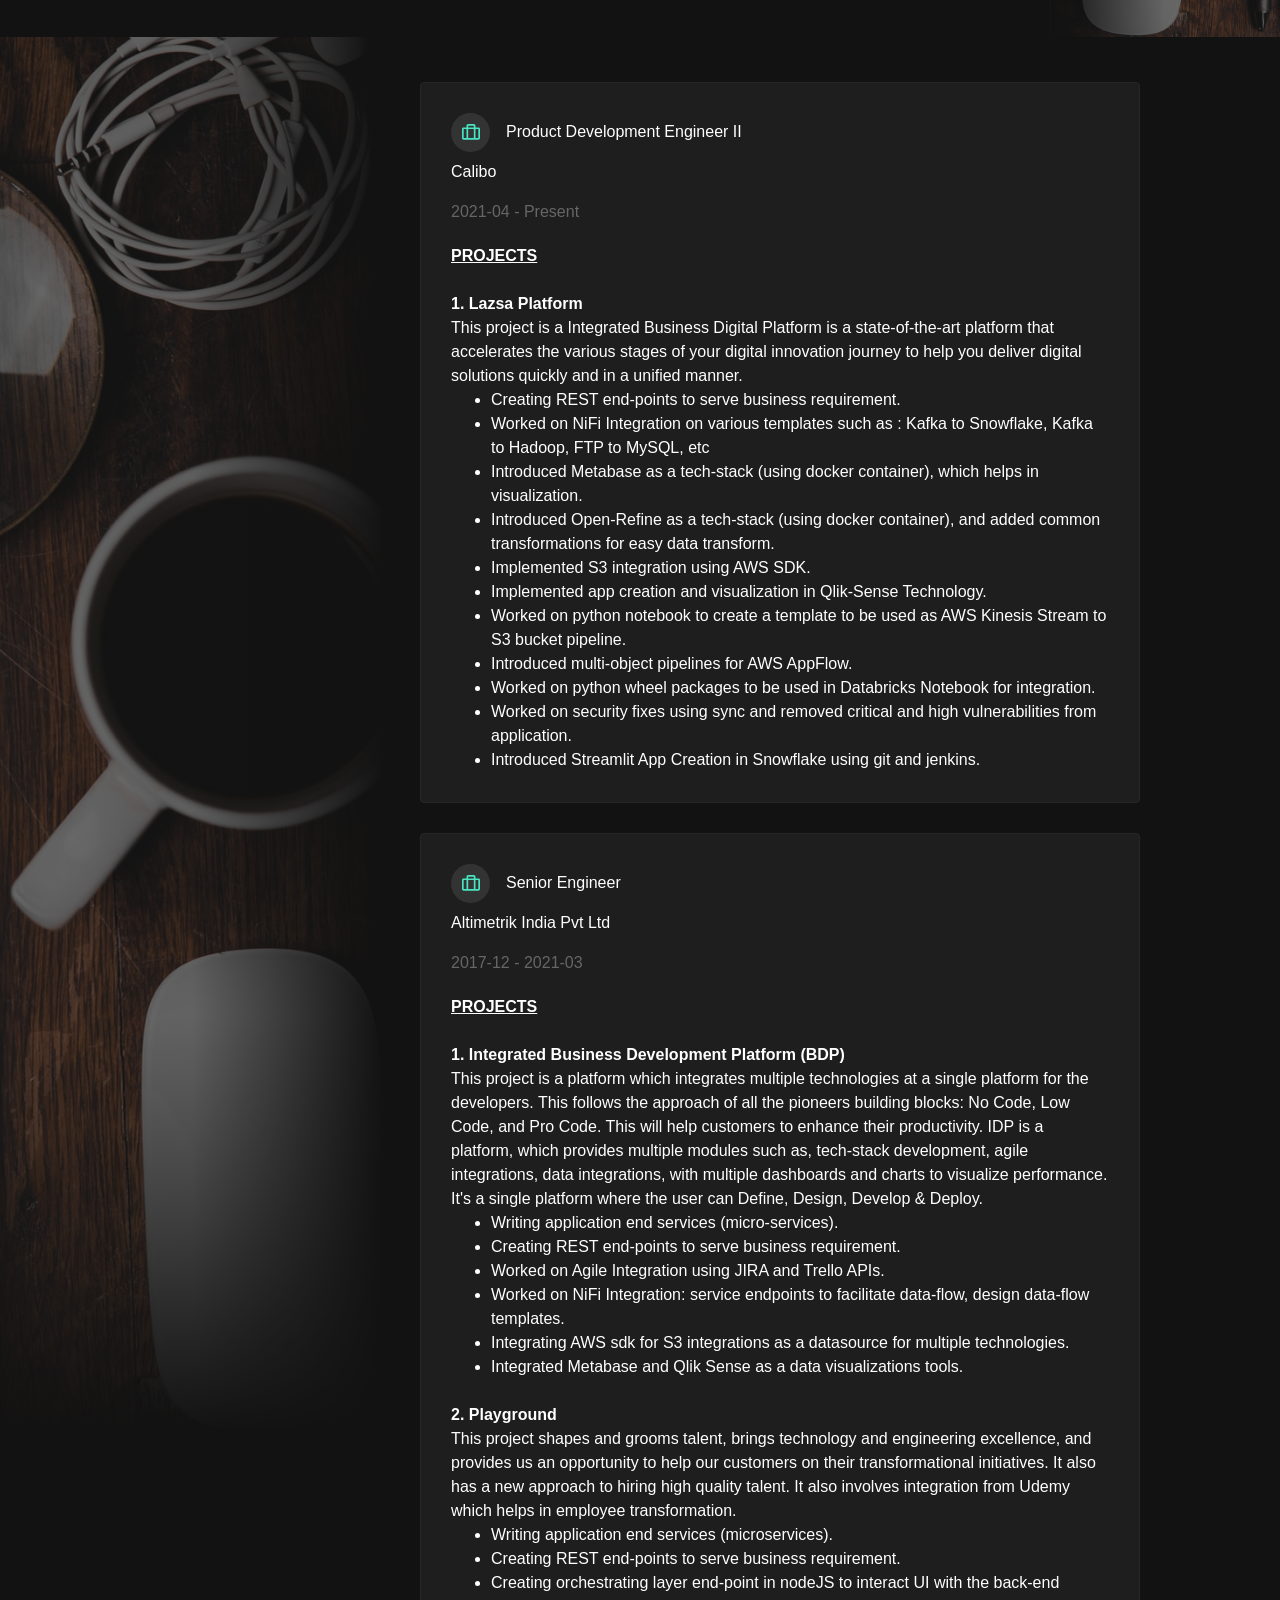
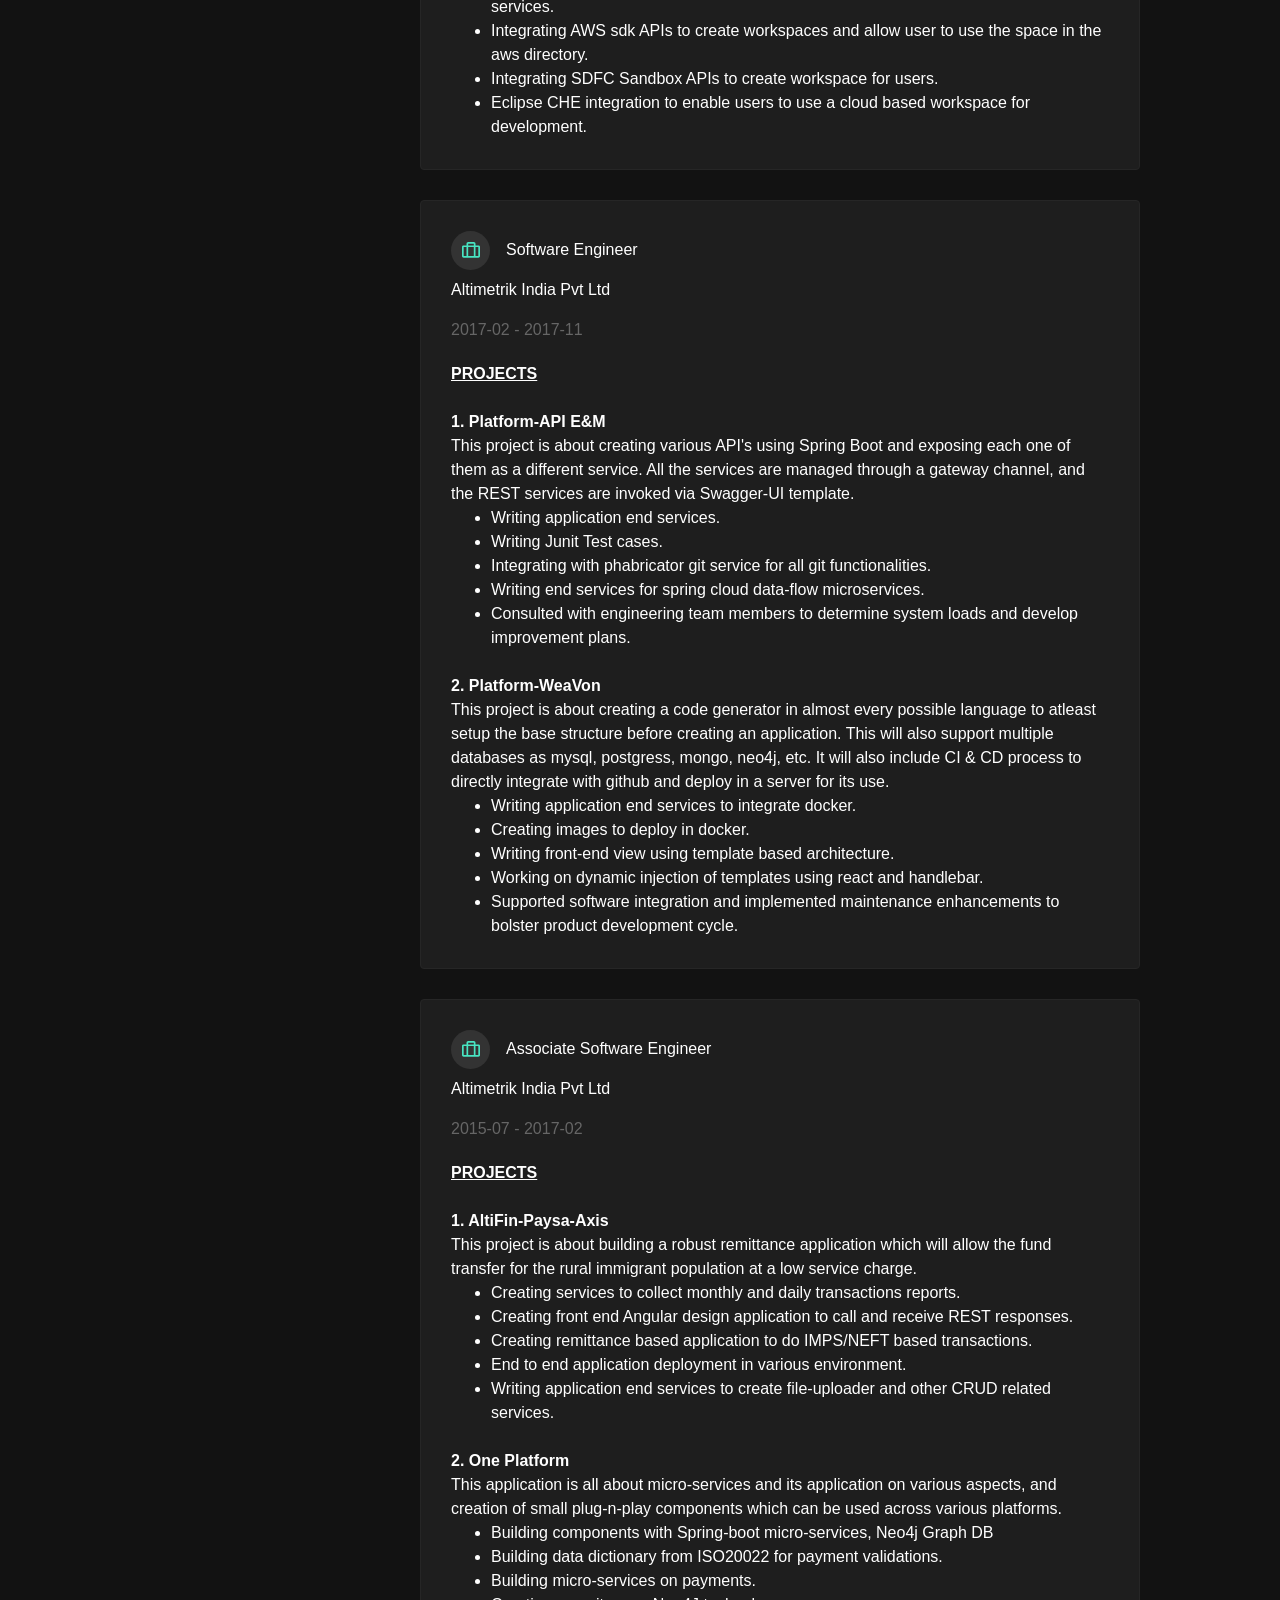
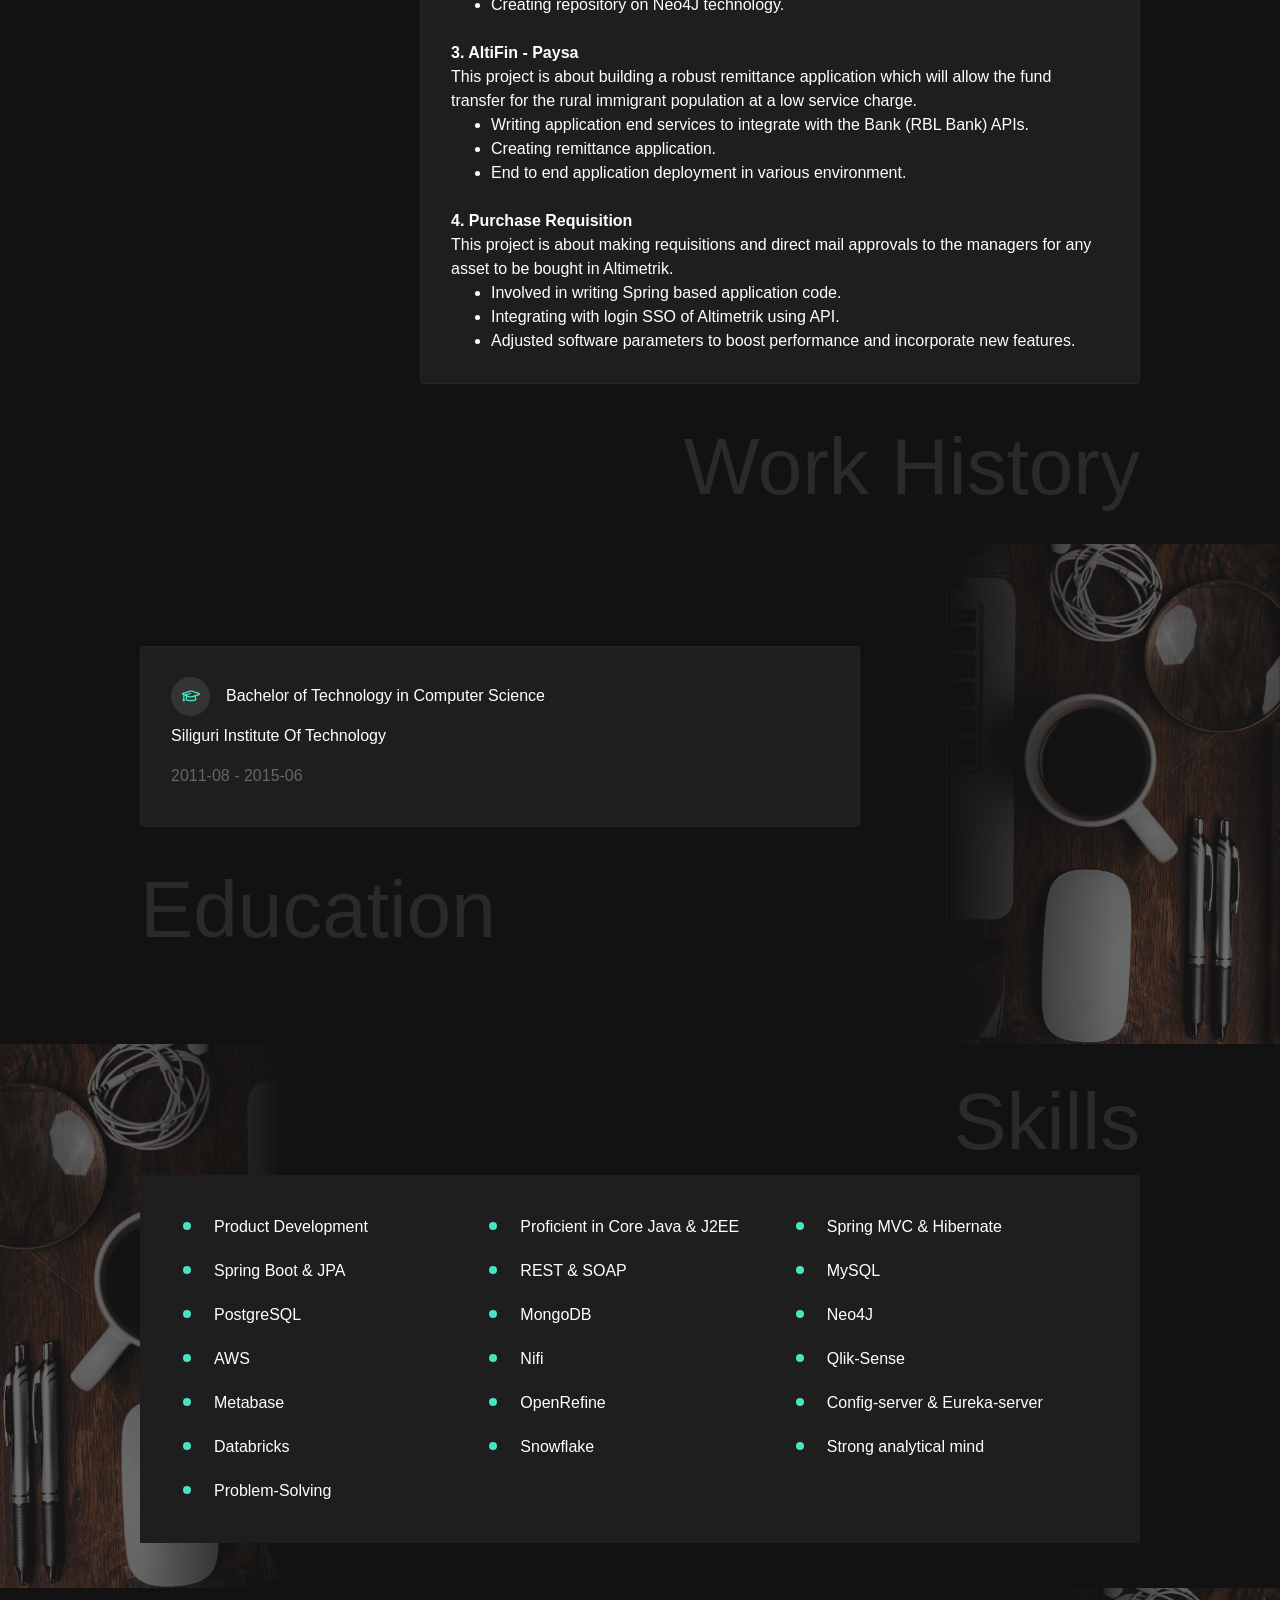
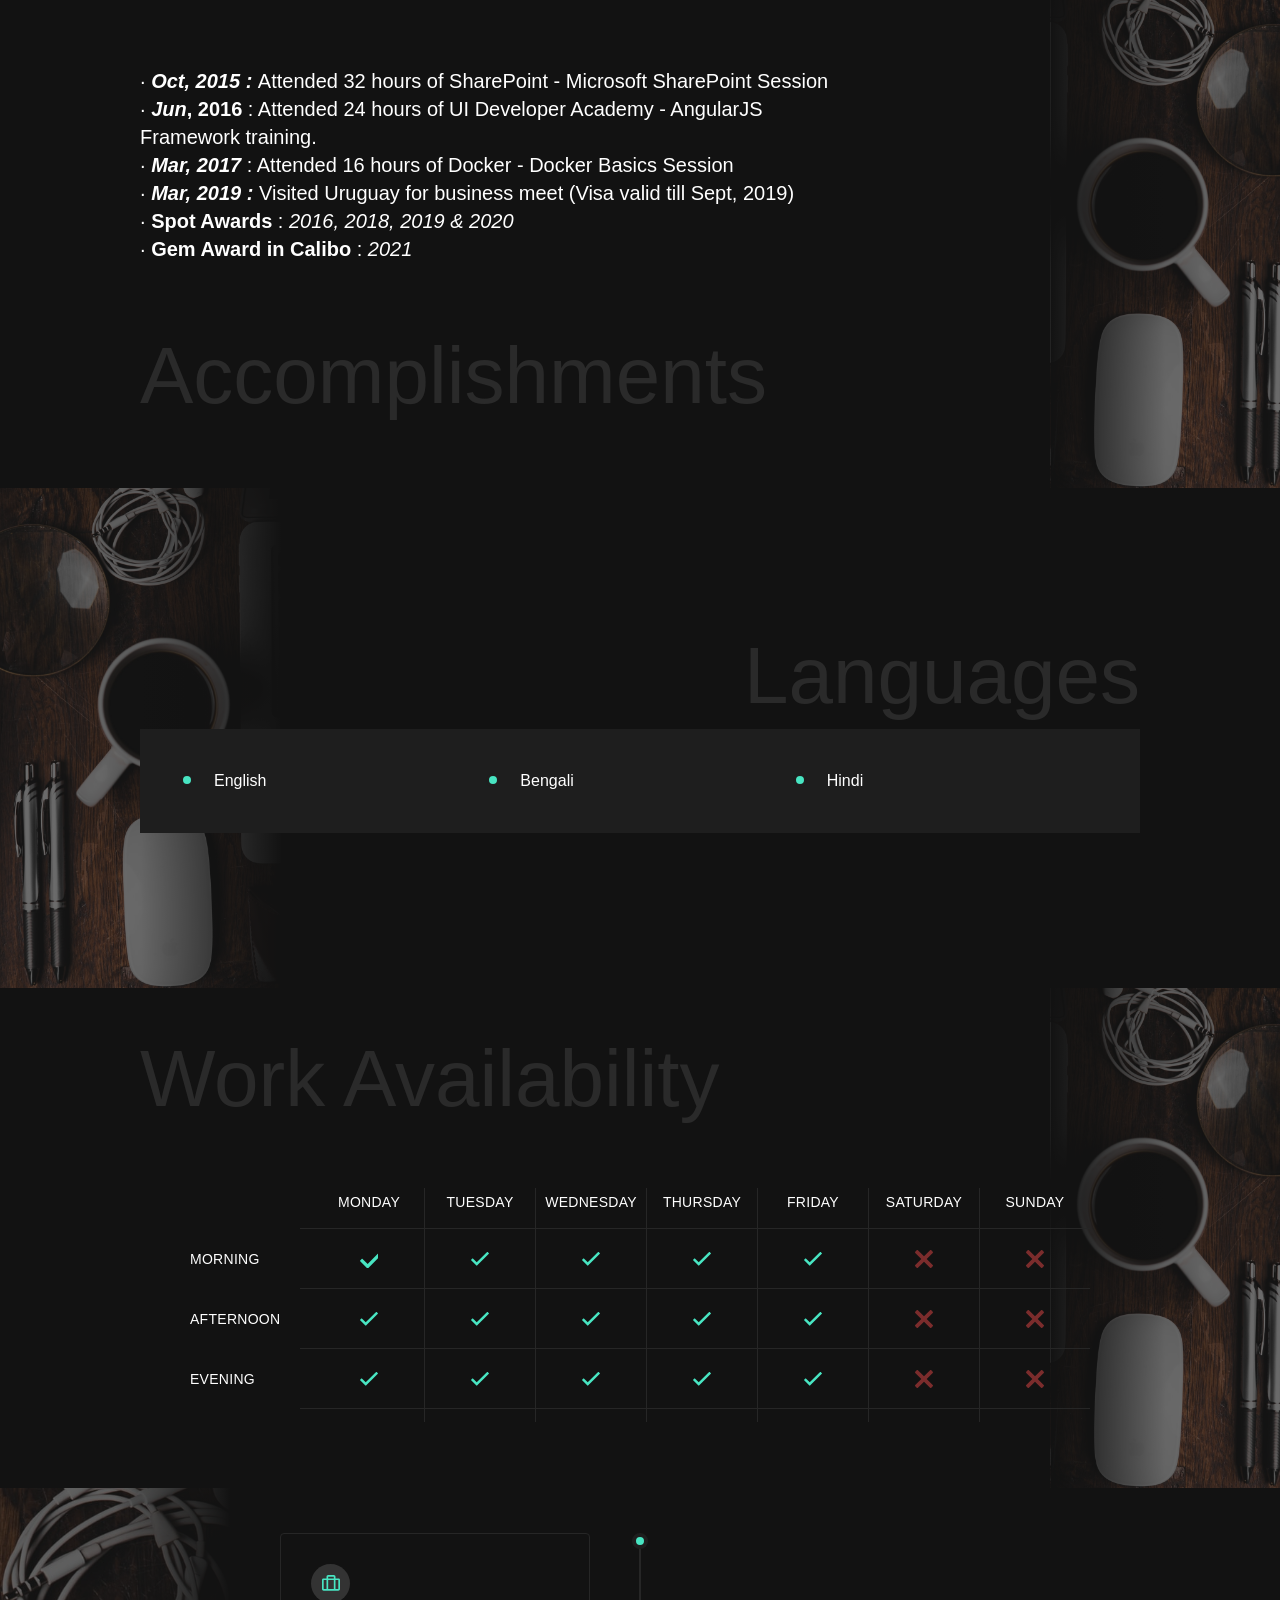
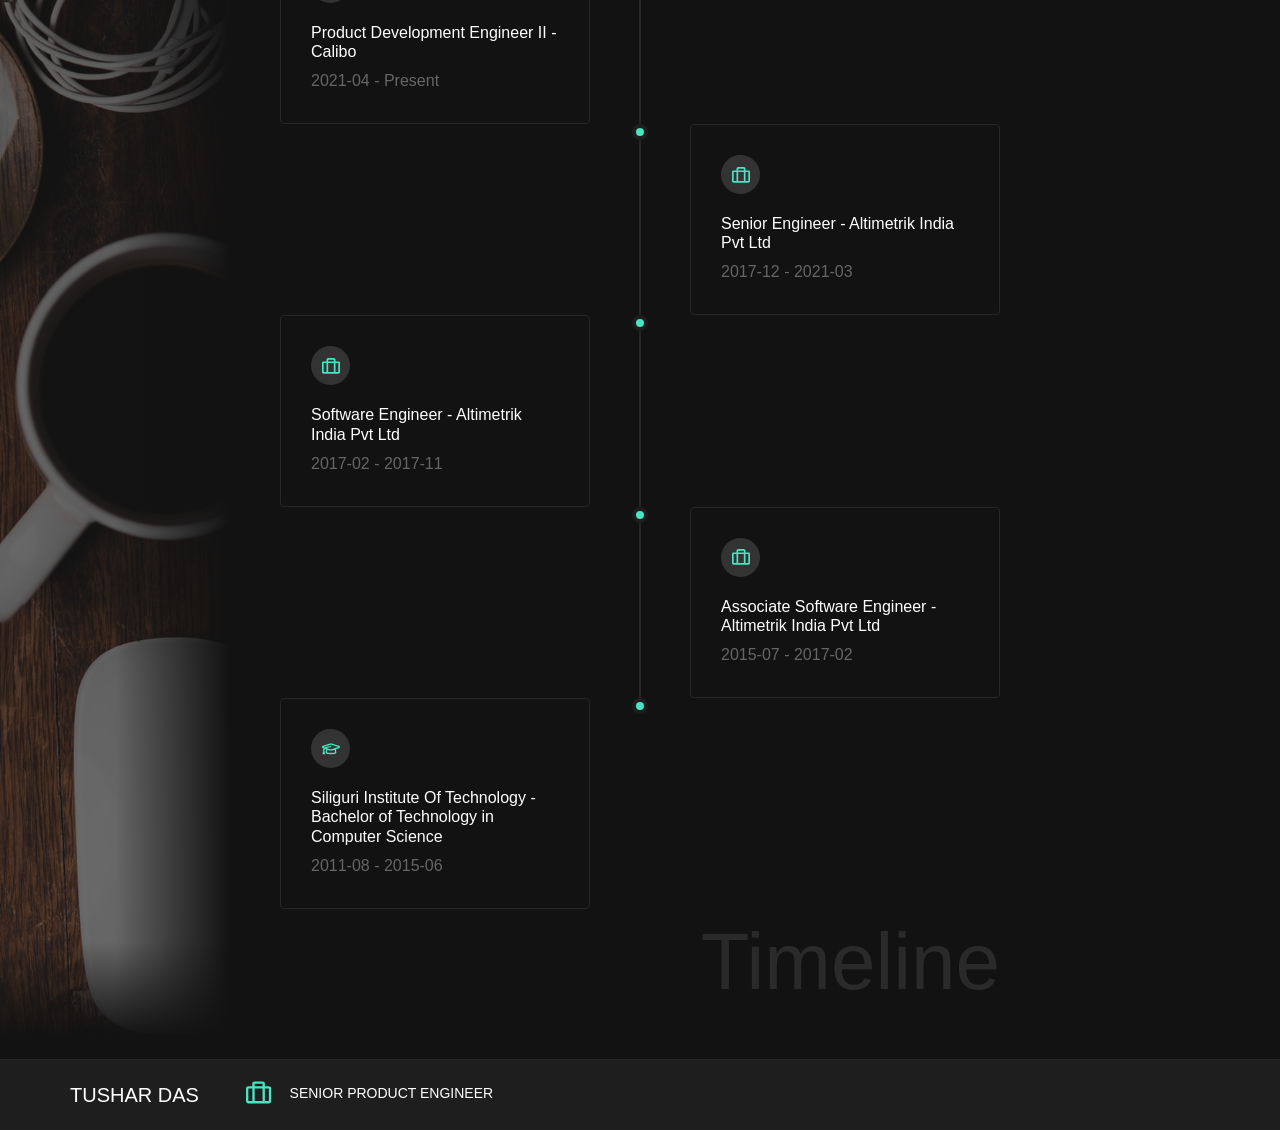
==== commit 3acac2b0: "div issue fix" ====
--- a/index.html
+++ b/index.html
@@ -643,7 +643,7 @@
                                     </span>
                                  </div>
                               </div>
-                              <div class="_3_QK7"></div>
+                              <div class="_3_QK7">
                                  <div class="_1_Sze"></div>
                                  <div class="_1zDOQ">
                                     <span>
@@ -659,7 +659,7 @@
                                     </span>
                                  </div>
                               </div>
-                              <div class="_3_QK7"></div>
+                              <div class="_3_QK7">
                                  <div class="_1_Sze"></div>
                                  <div class="_1zDOQ">
                                     <span>
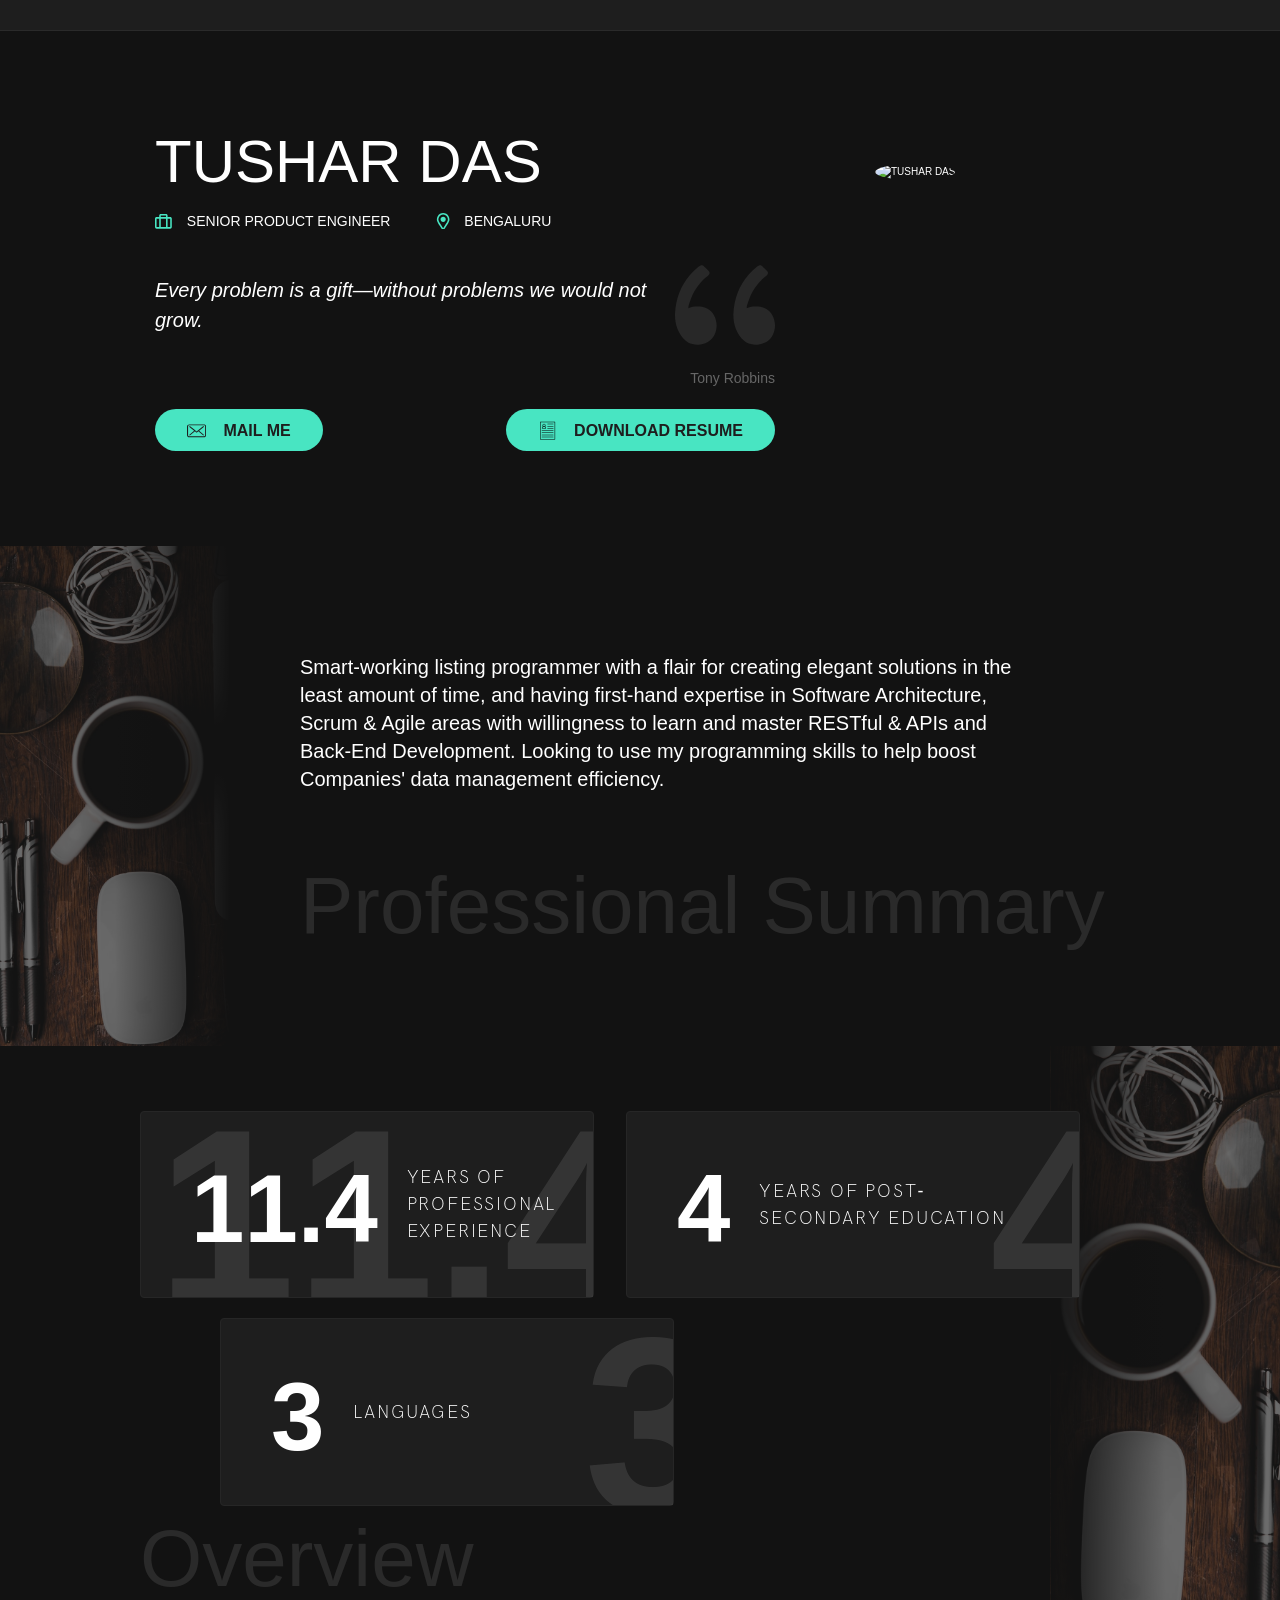
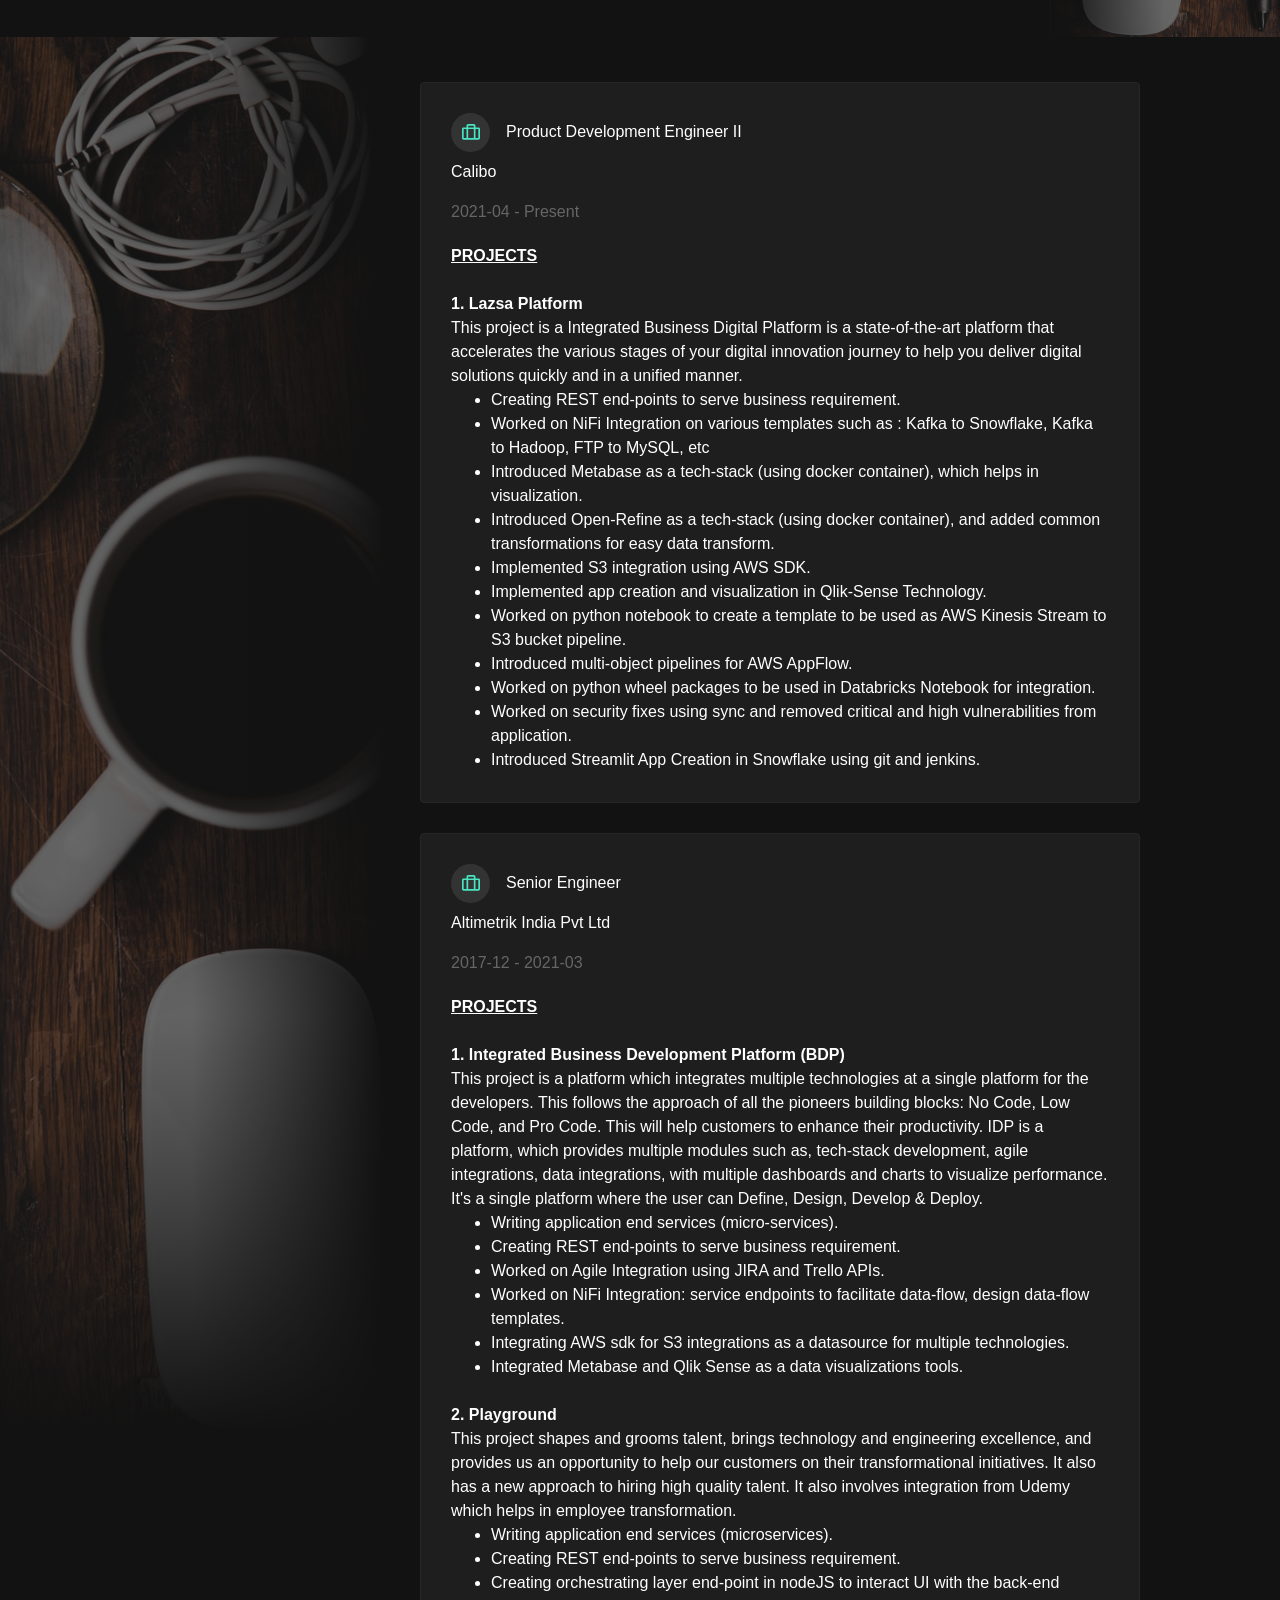
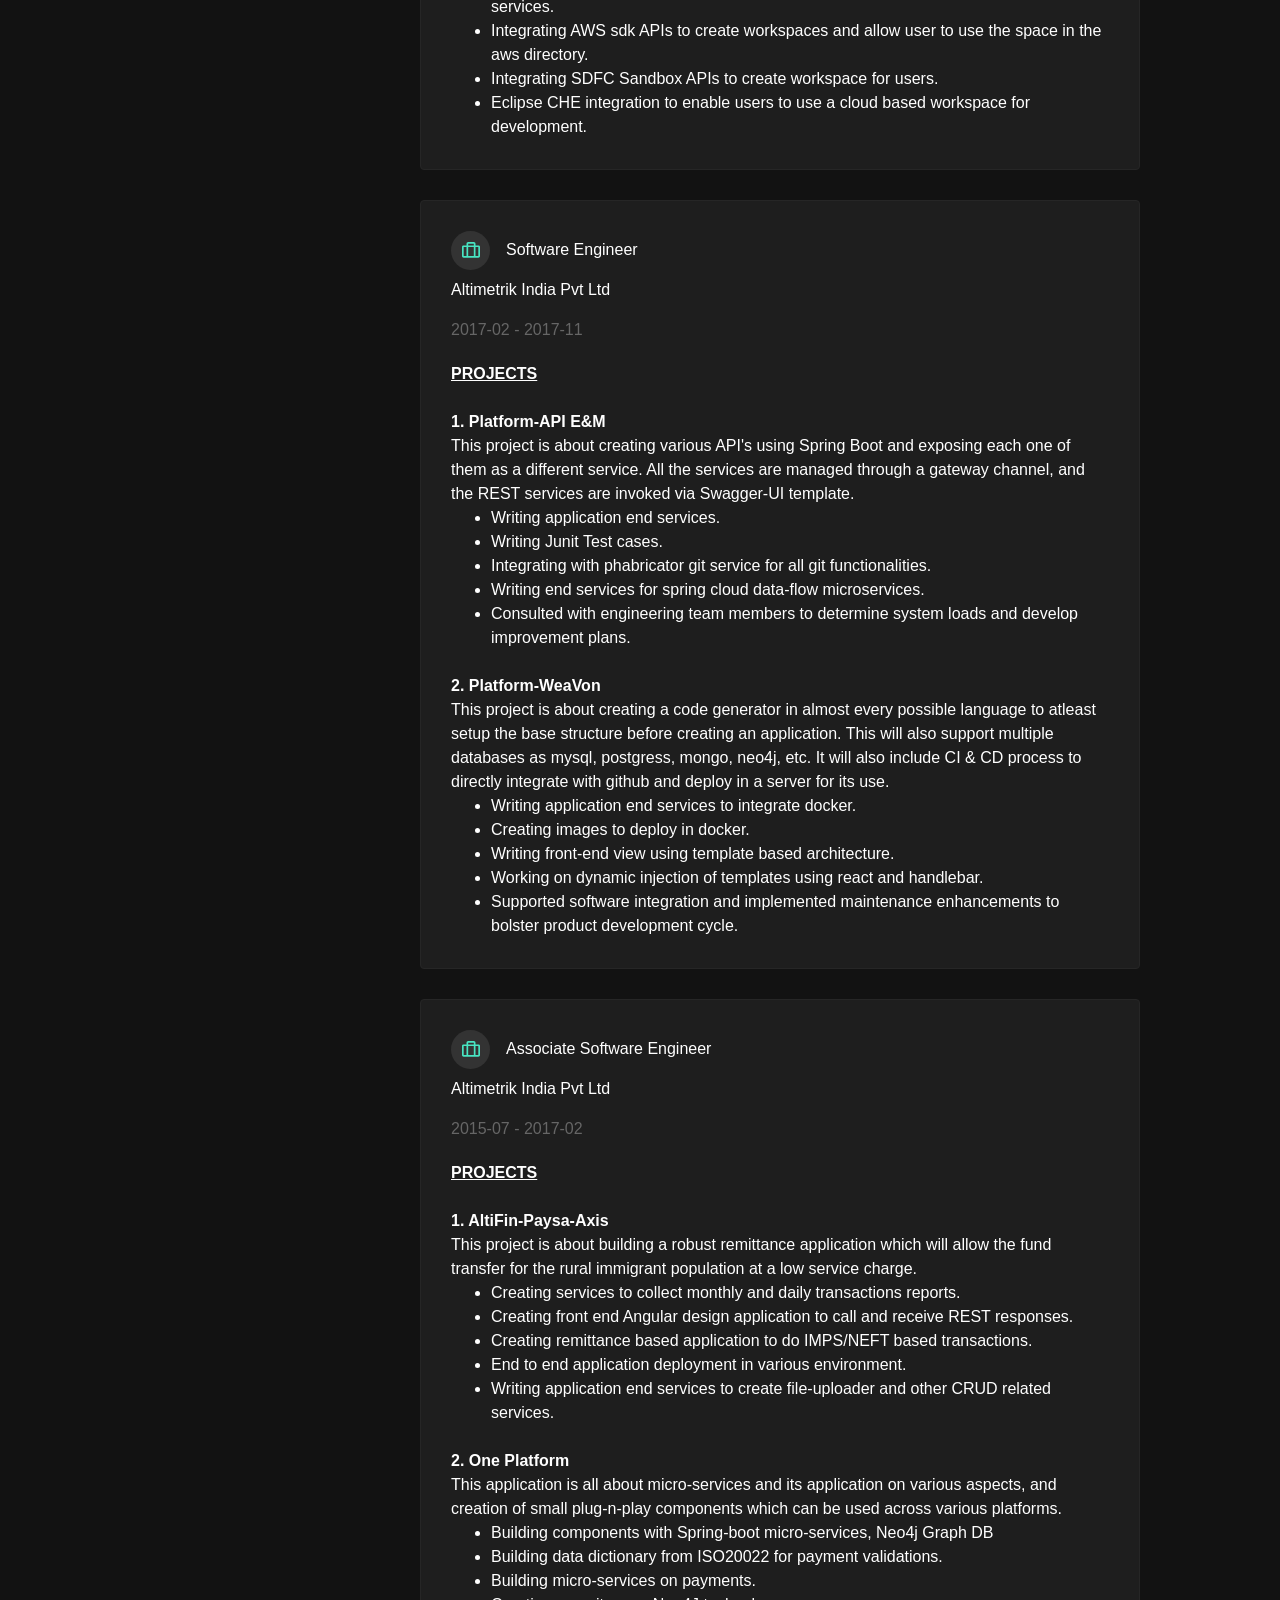
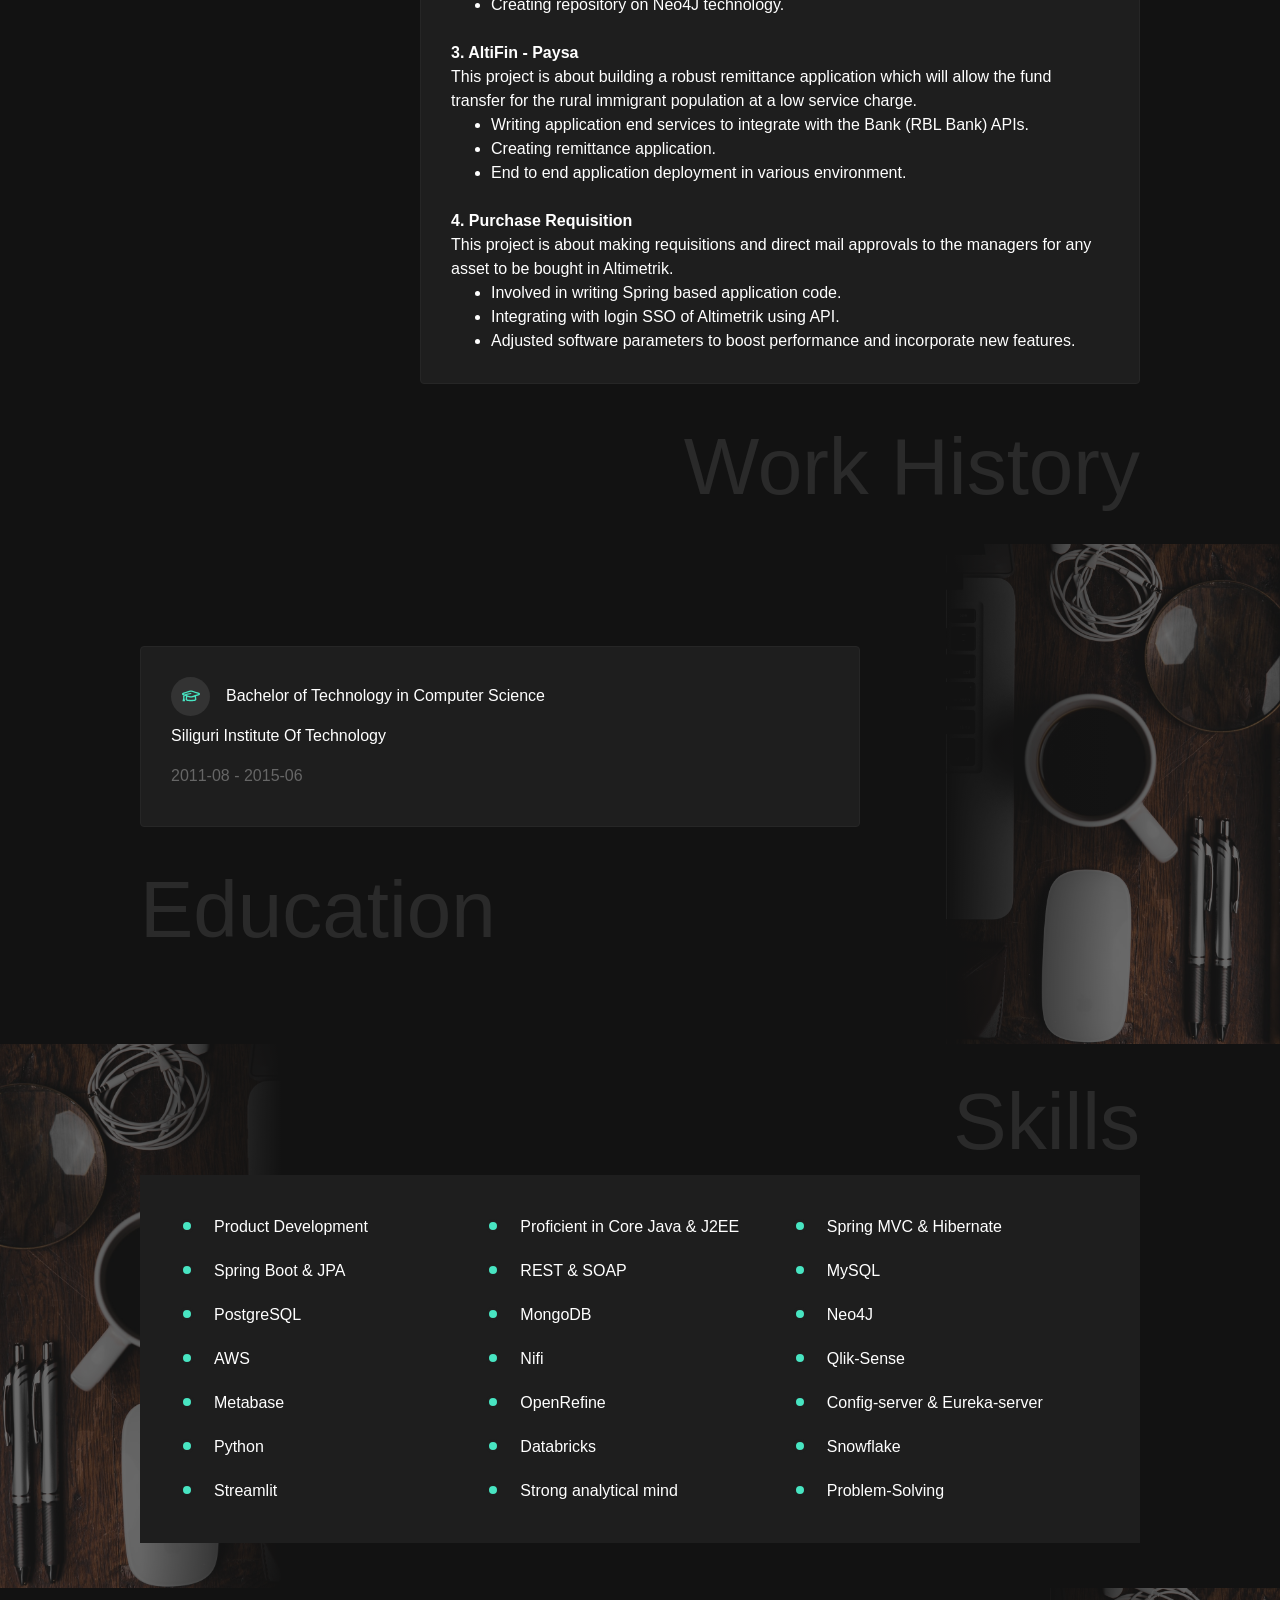
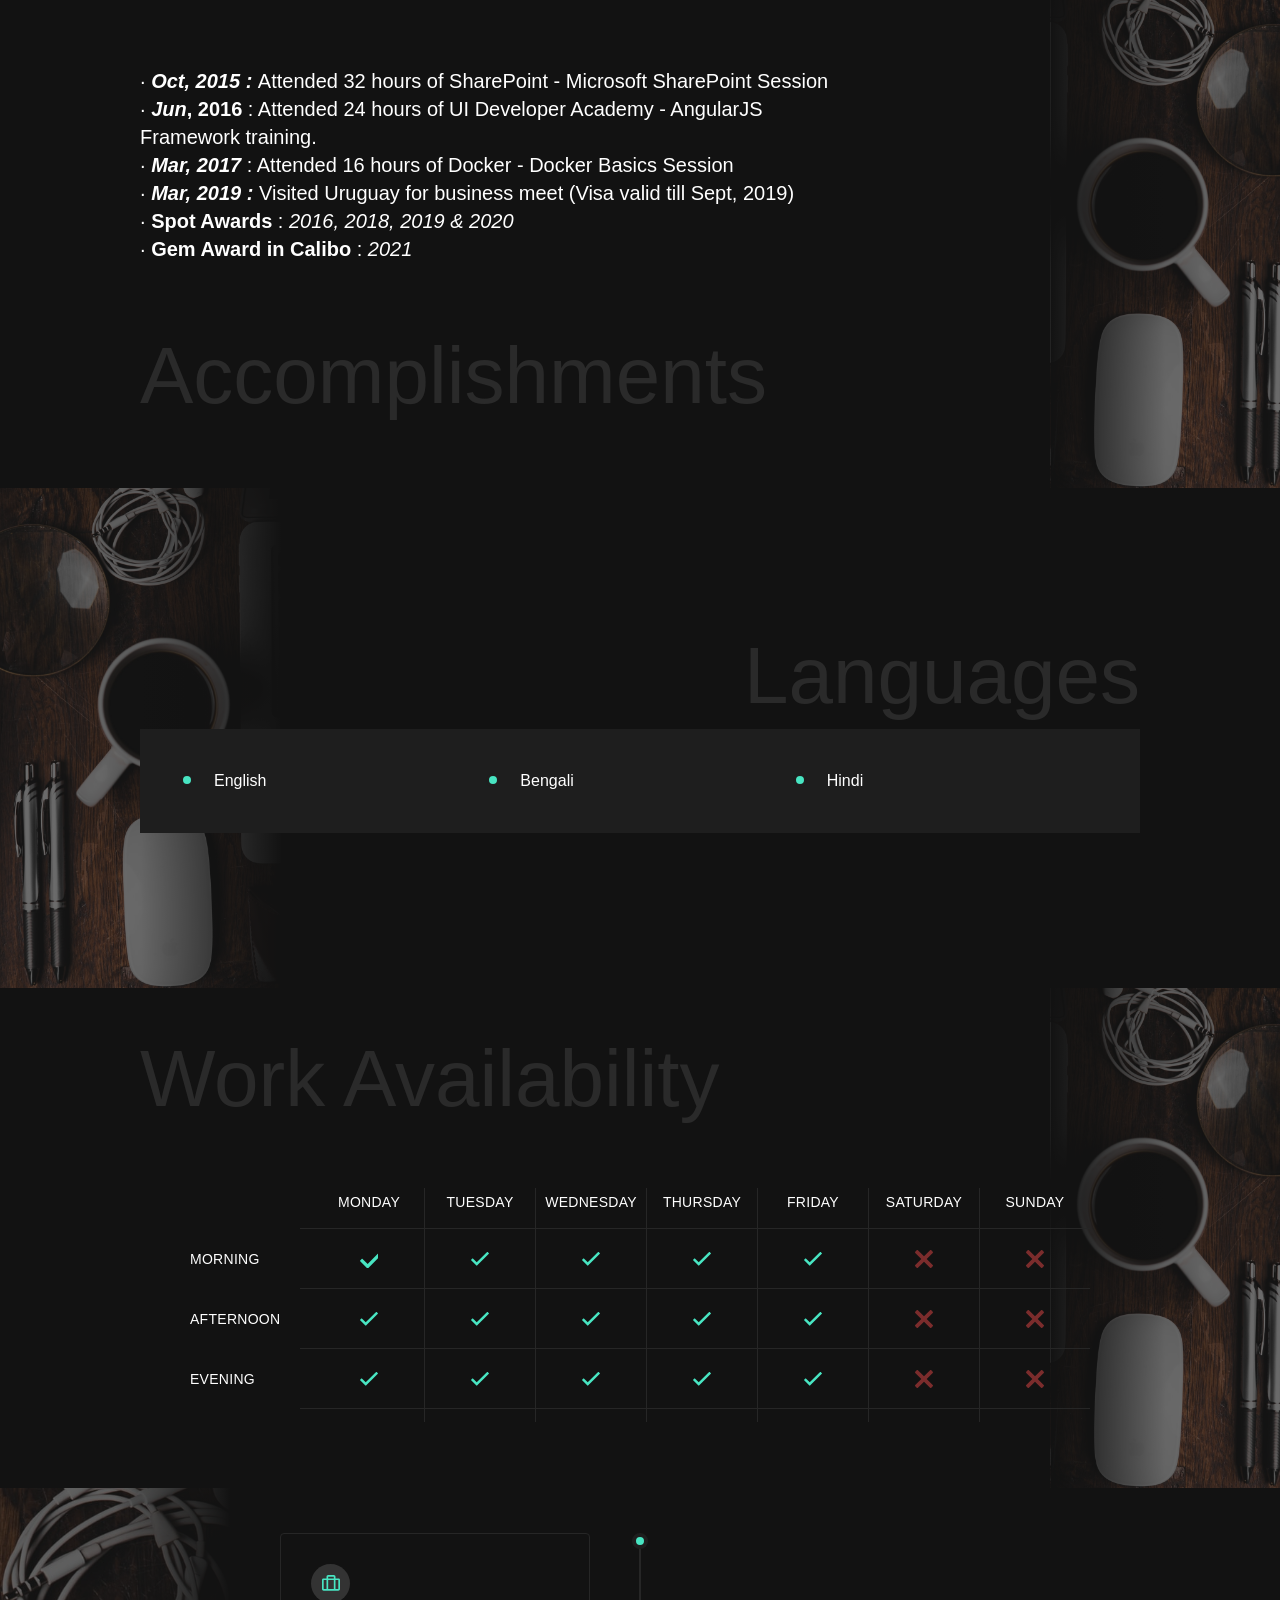
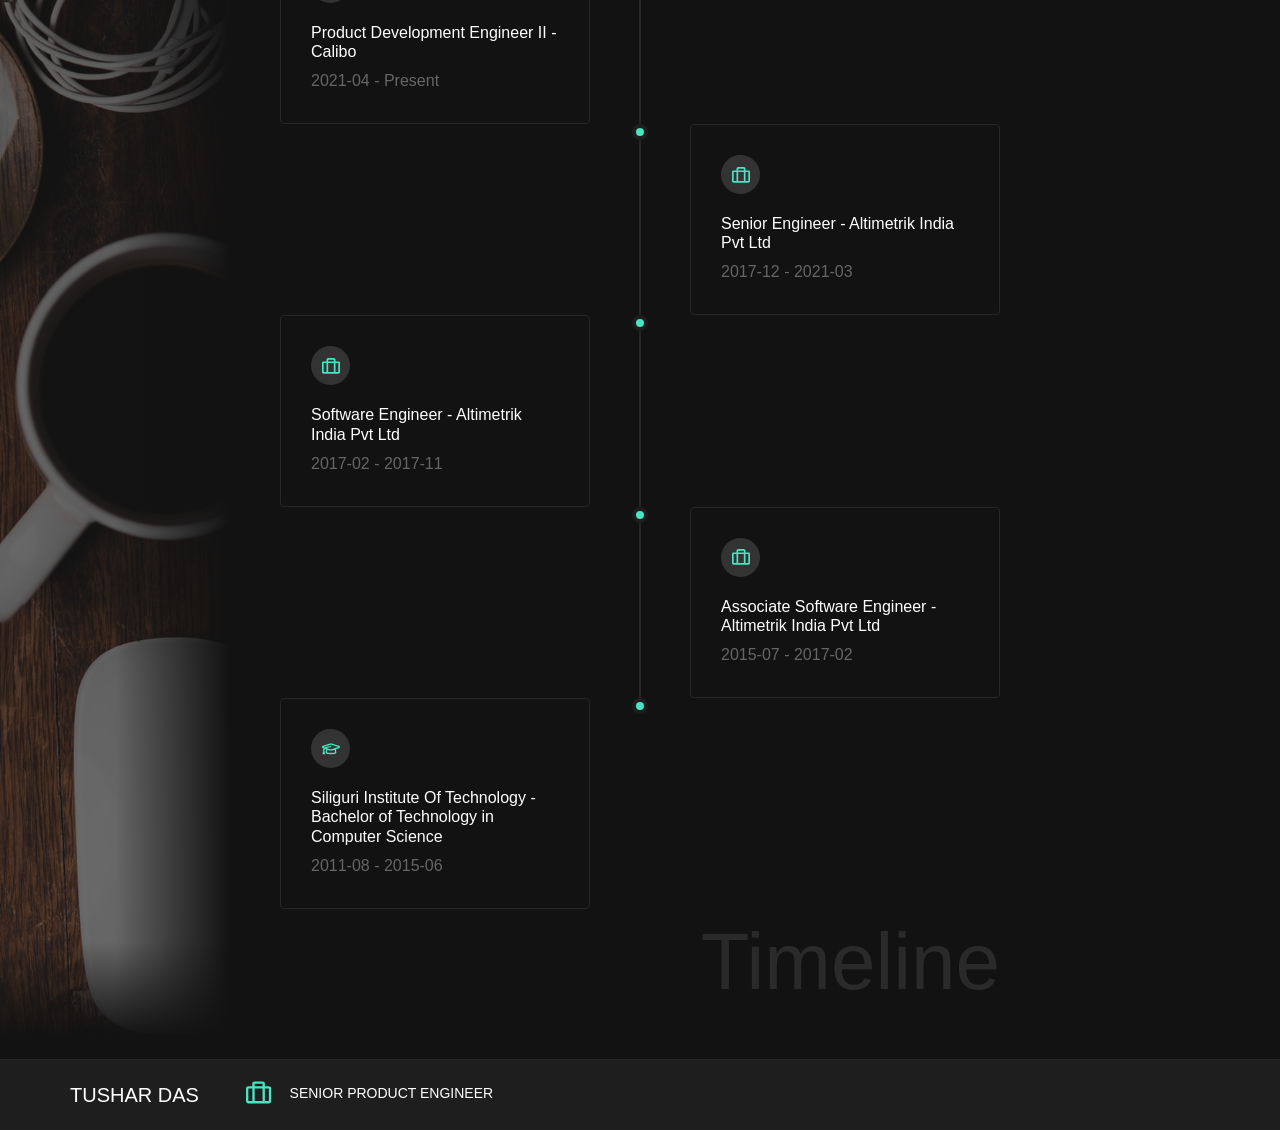
==== commit 1b25c2cc: "updated skill" ====
--- a/index.html
+++ b/index.html
@@ -639,6 +639,14 @@
                                  <div class="_1_Sze"></div>
                                  <div class="_1zDOQ">
                                     <span>
+                                       <p>Python</p>
+                                    </span>
+                                 </div>
+                              </div>
+                              <div class="_3_QK7">
+                                 <div class="_1_Sze"></div>
+                                 <div class="_1zDOQ">
+                                    <span>
                                        <p>Databricks</p>
                                     </span>
                                  </div>
@@ -648,6 +656,14 @@
                                  <div class="_1zDOQ">
                                     <span>
                                        <p>Snowflake</p>
+                                    </span>
+                                 </div>
+                              </div>
+                              <div class="_3_QK7">
+                                 <div class="_1_Sze"></div>
+                                 <div class="_1zDOQ">
+                                    <span>
+                                       <p>Streamlit</p>
                                     </span>
                                  </div>
                               </div>
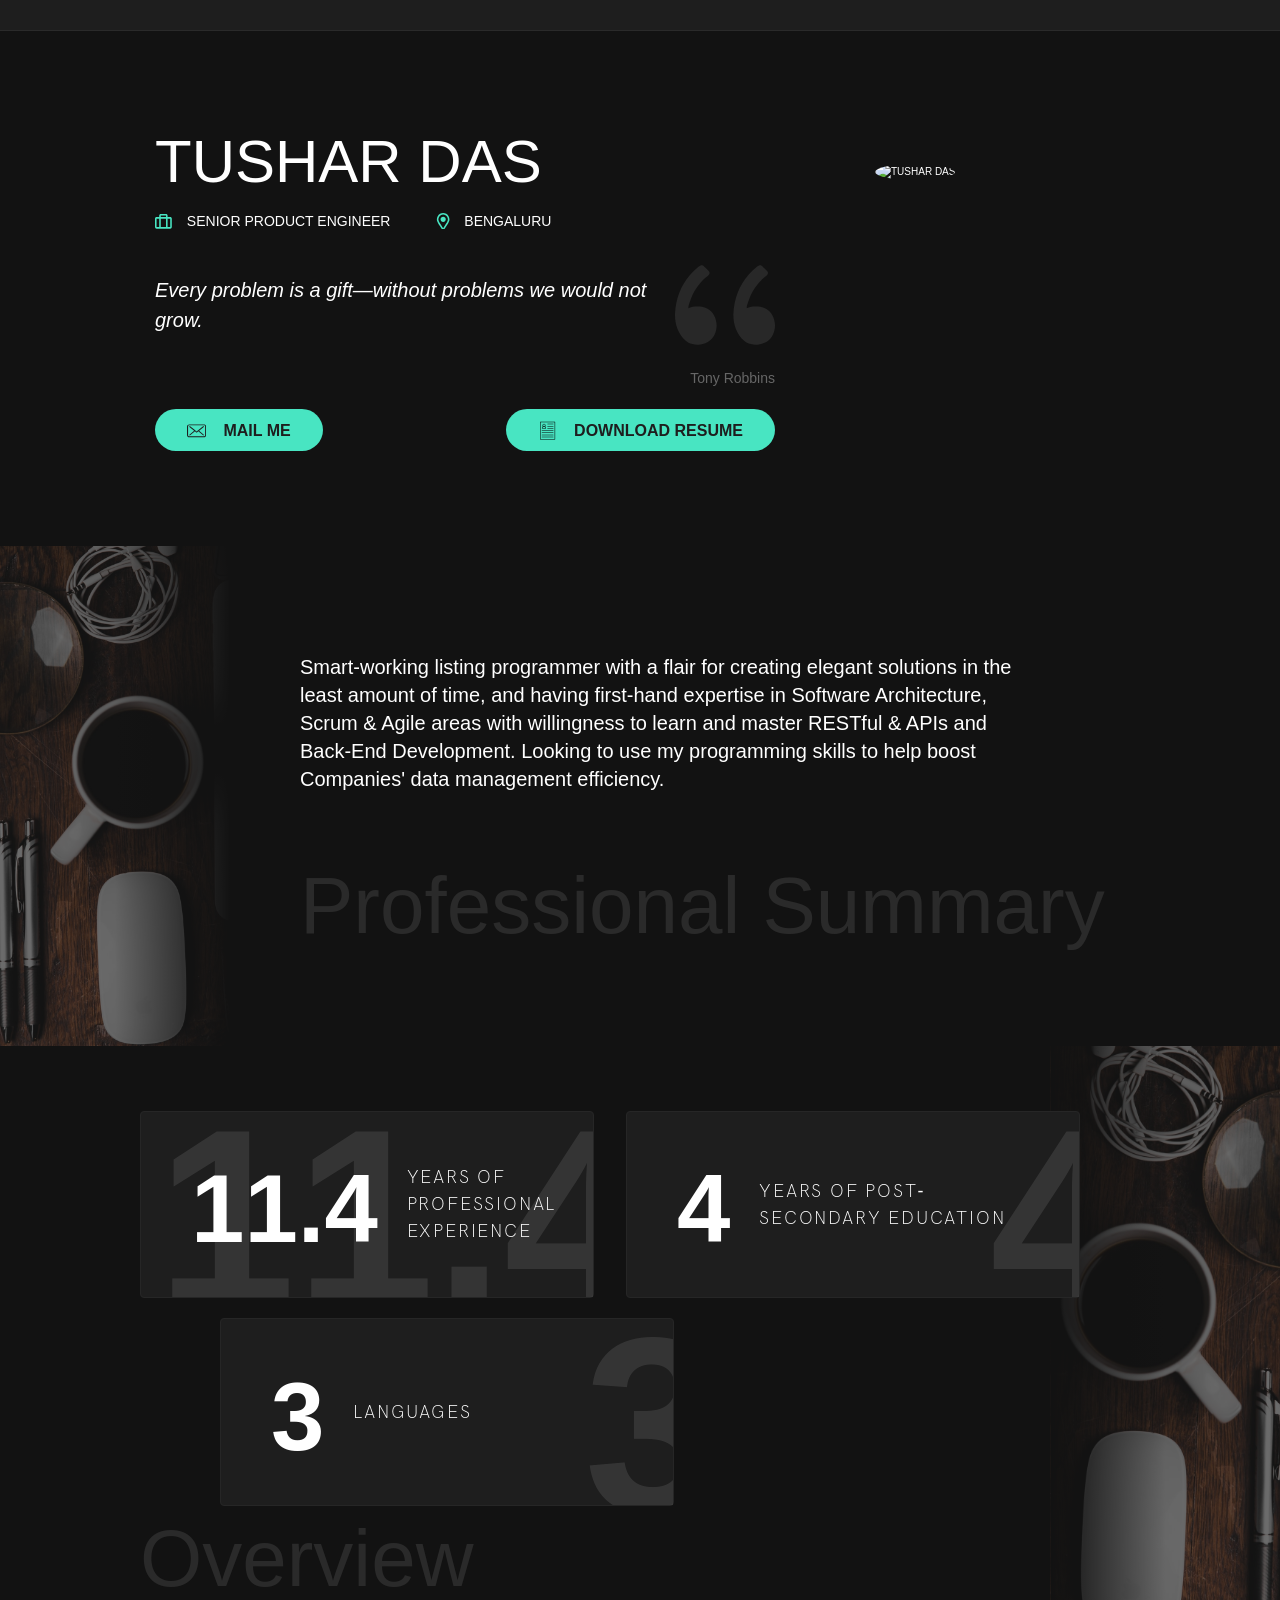
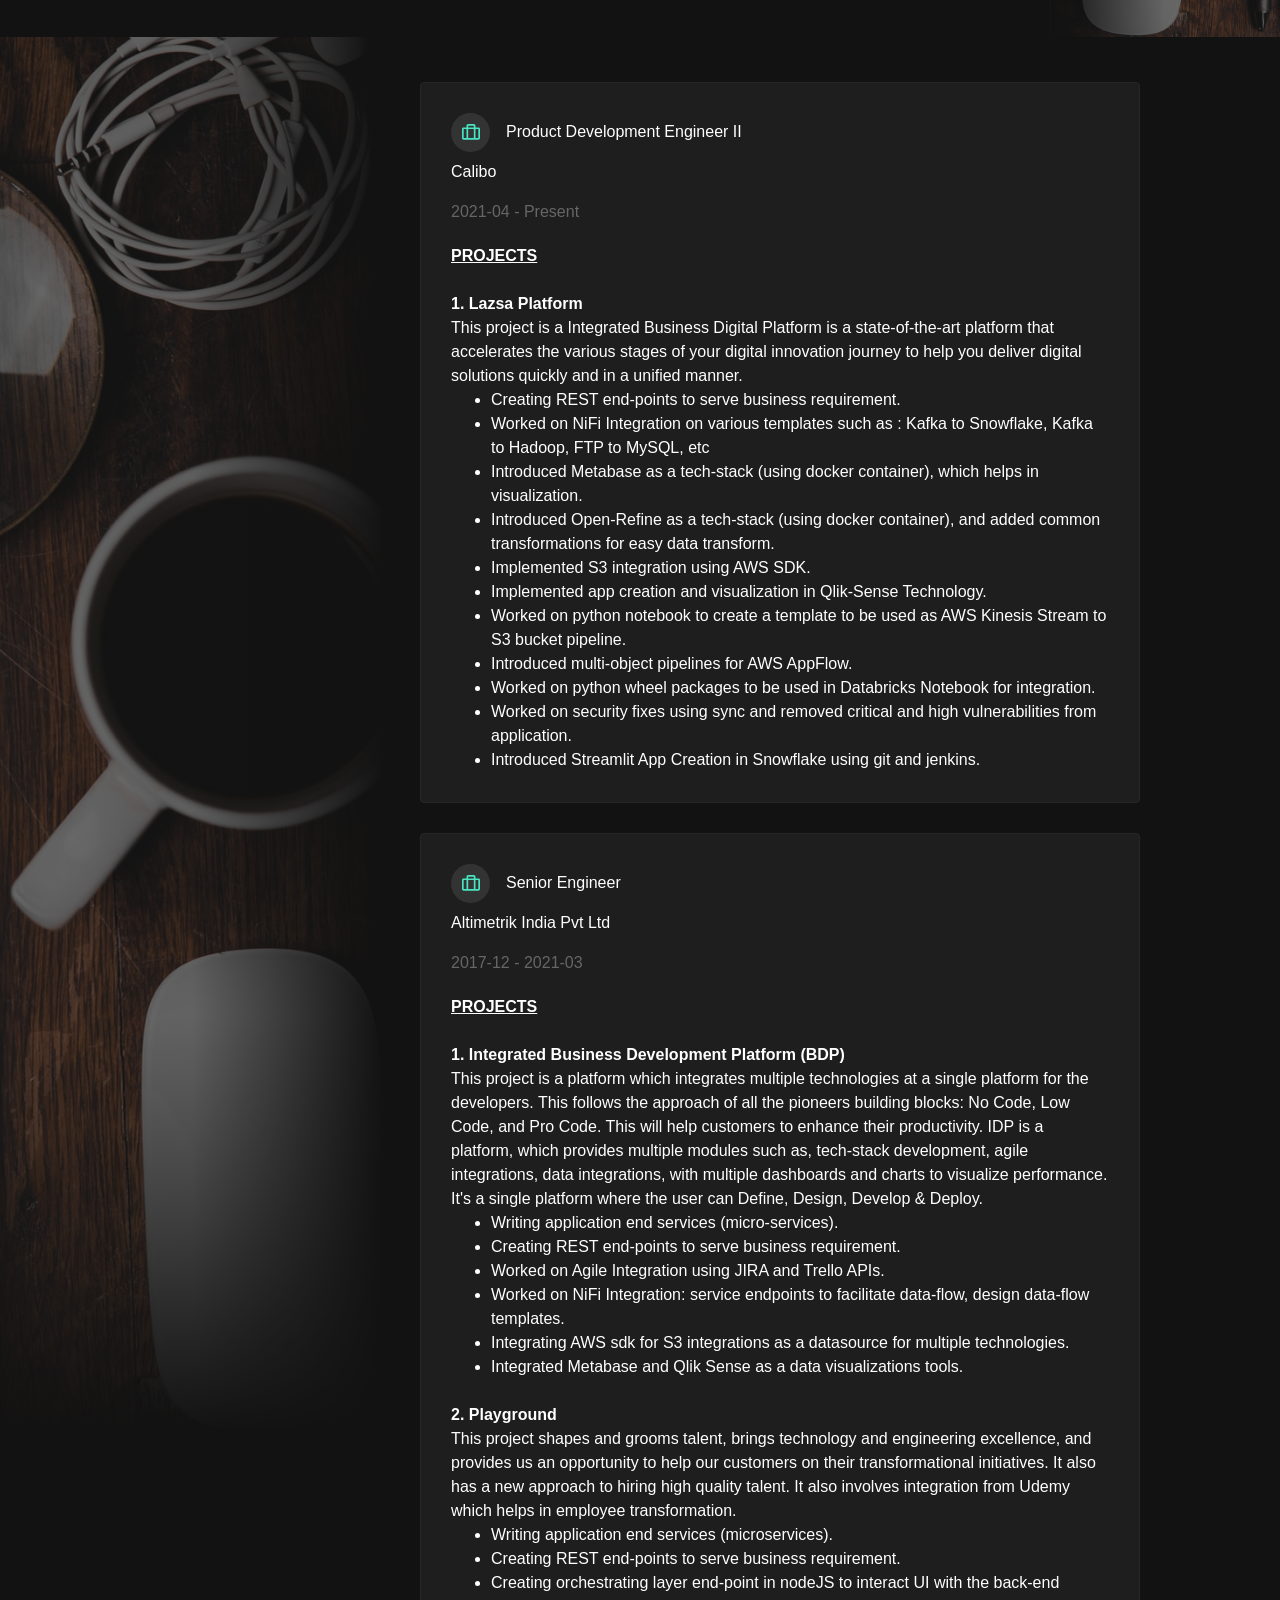
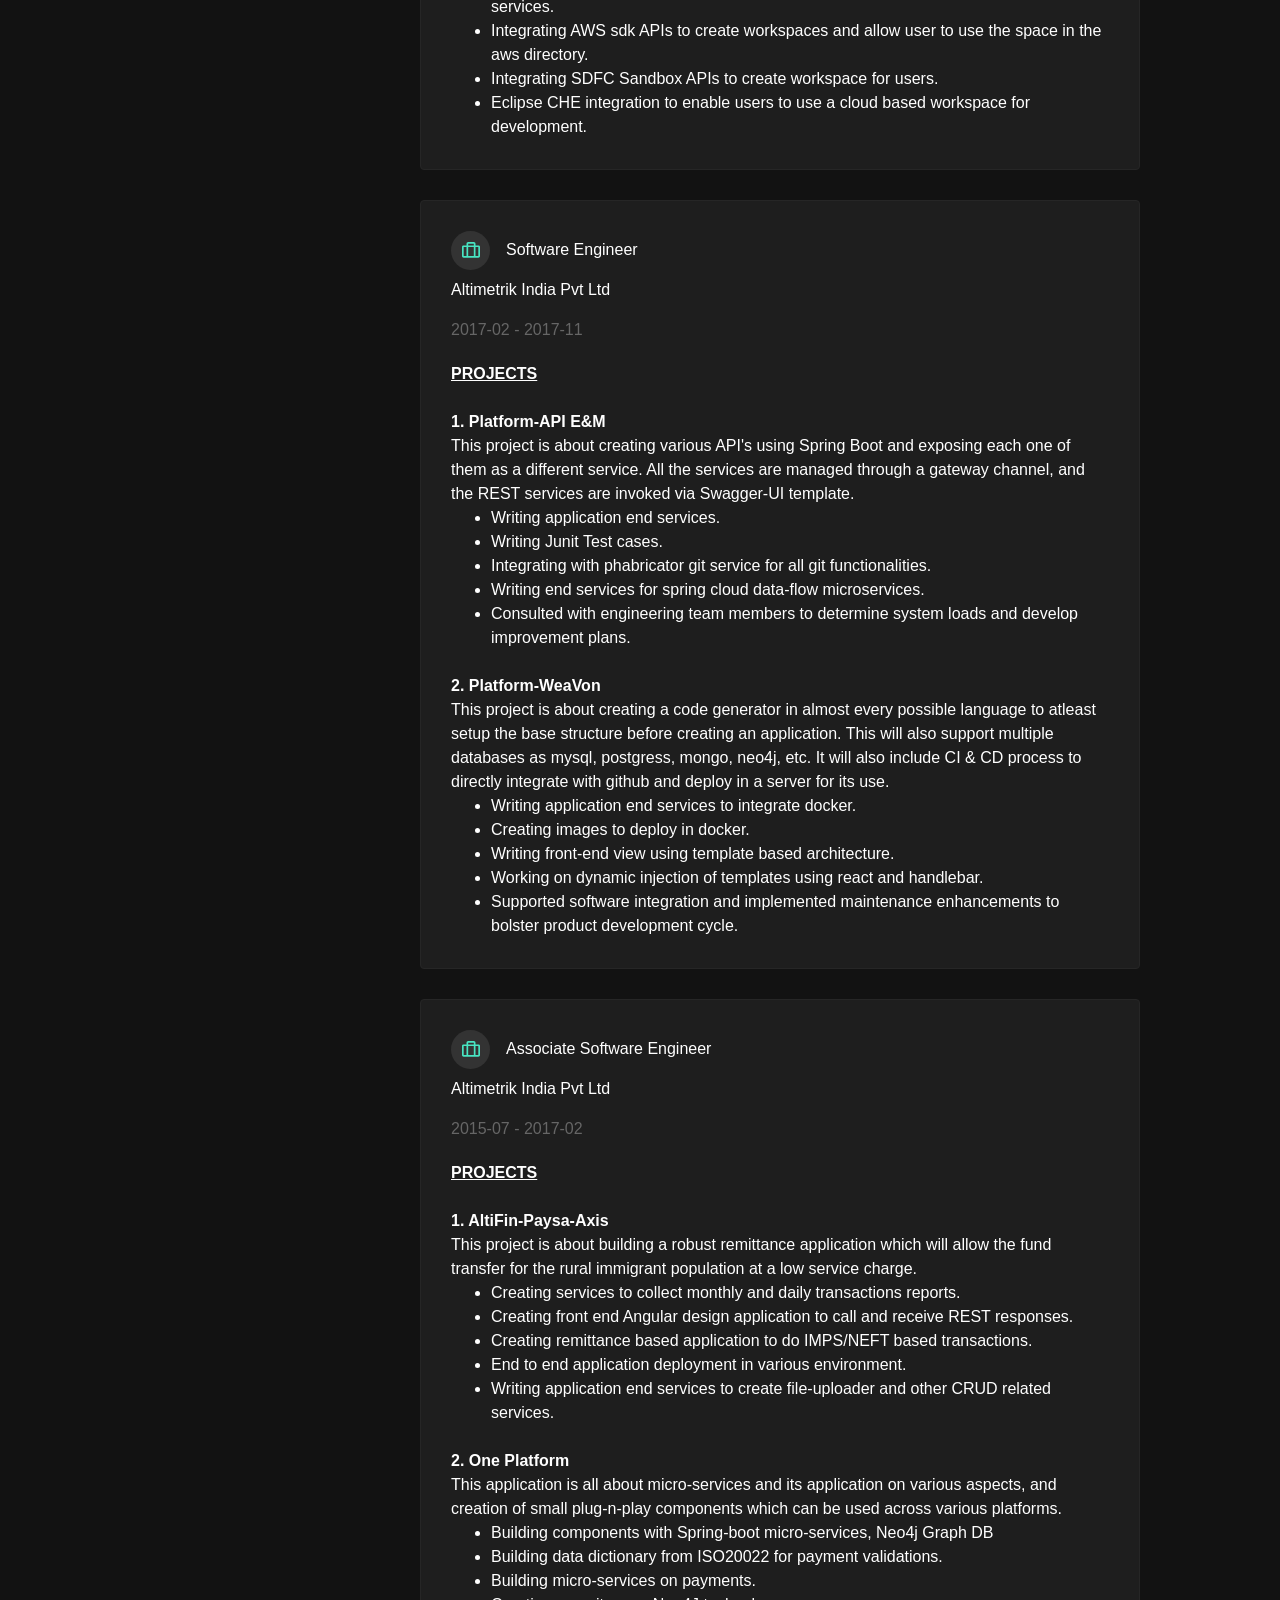
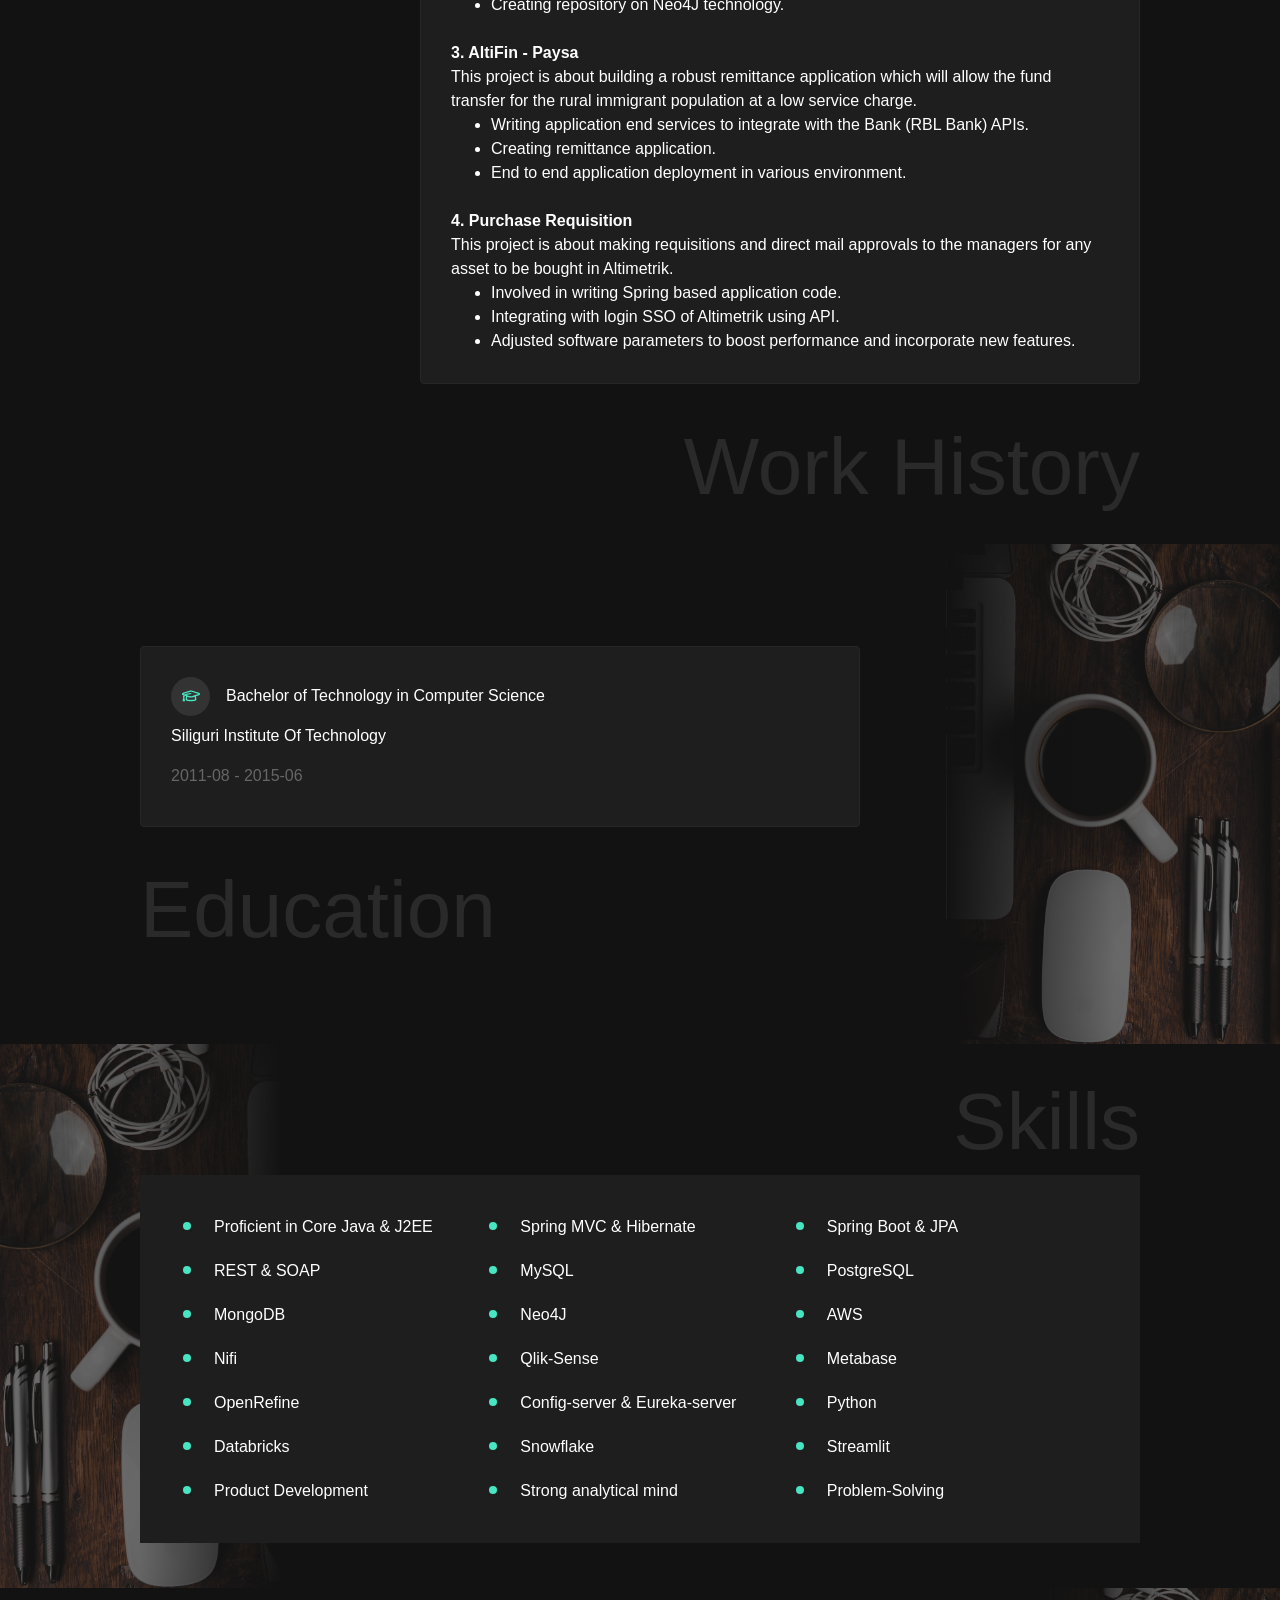
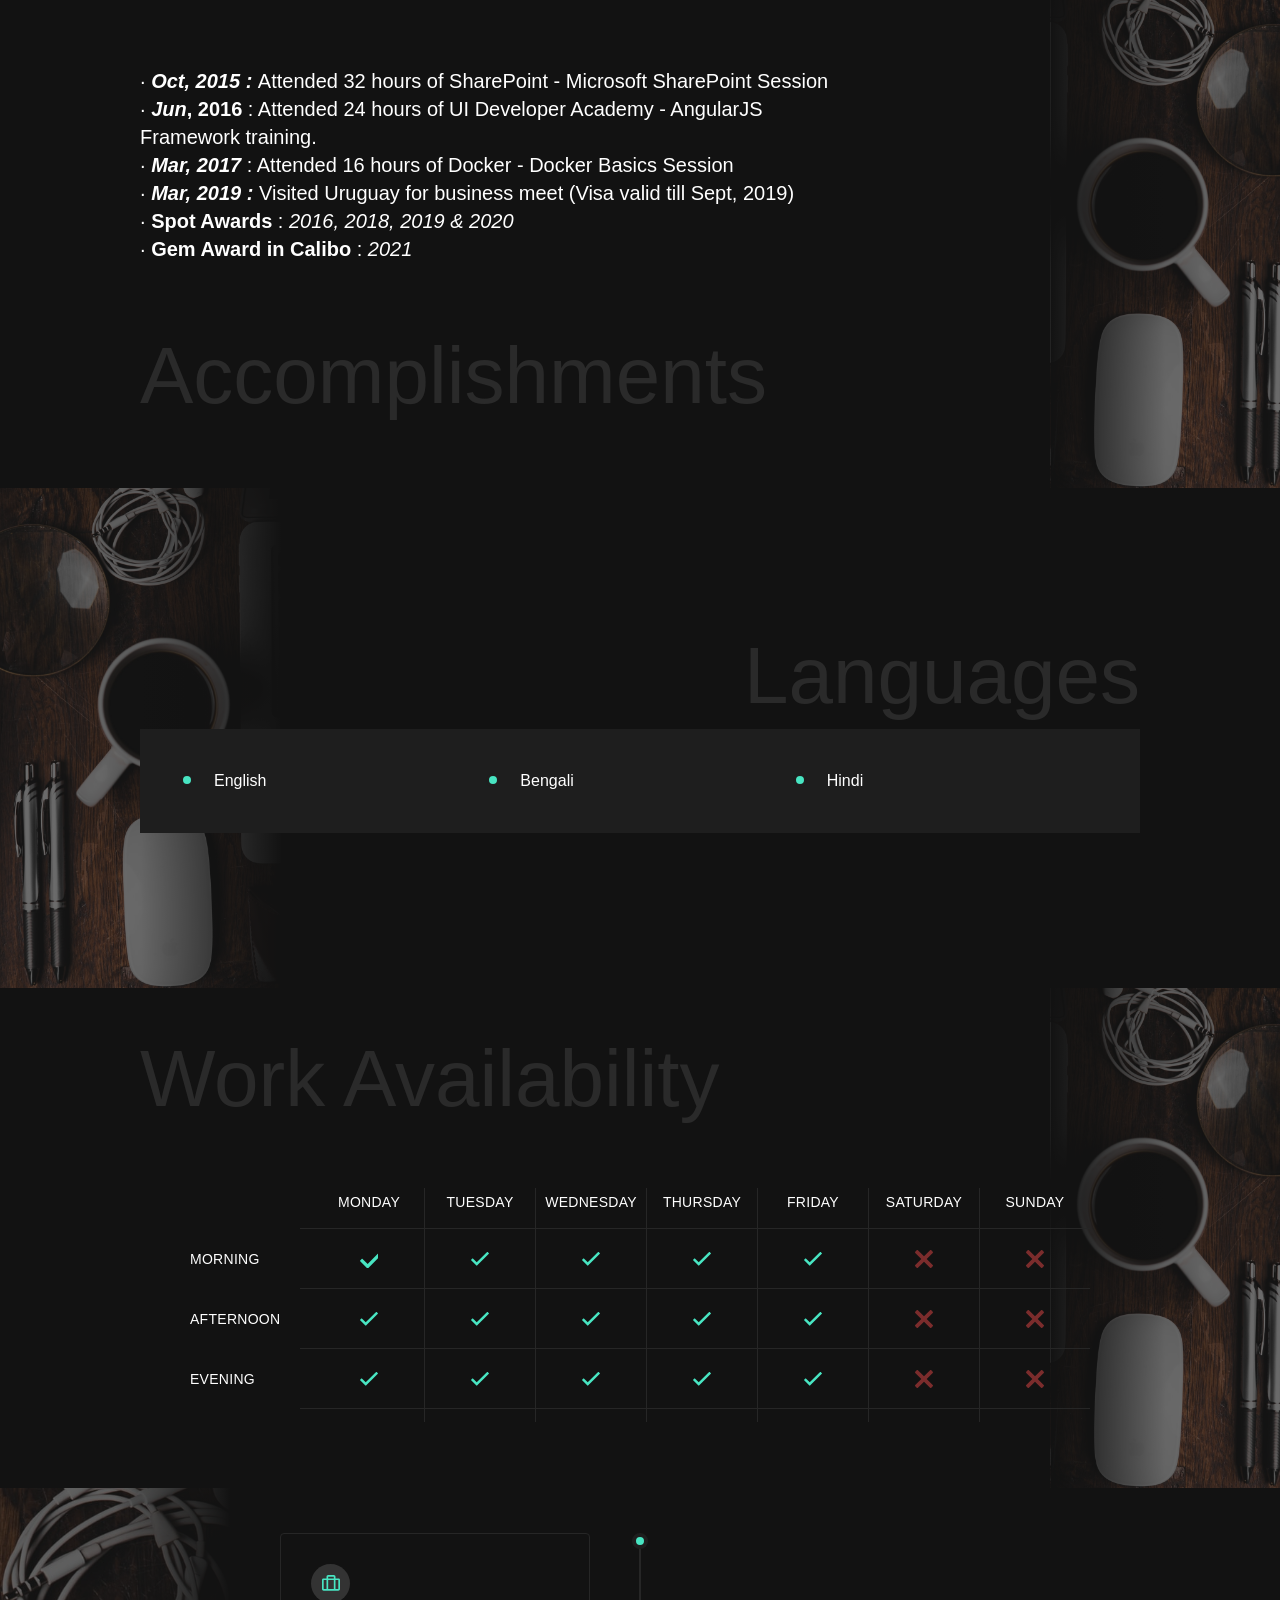
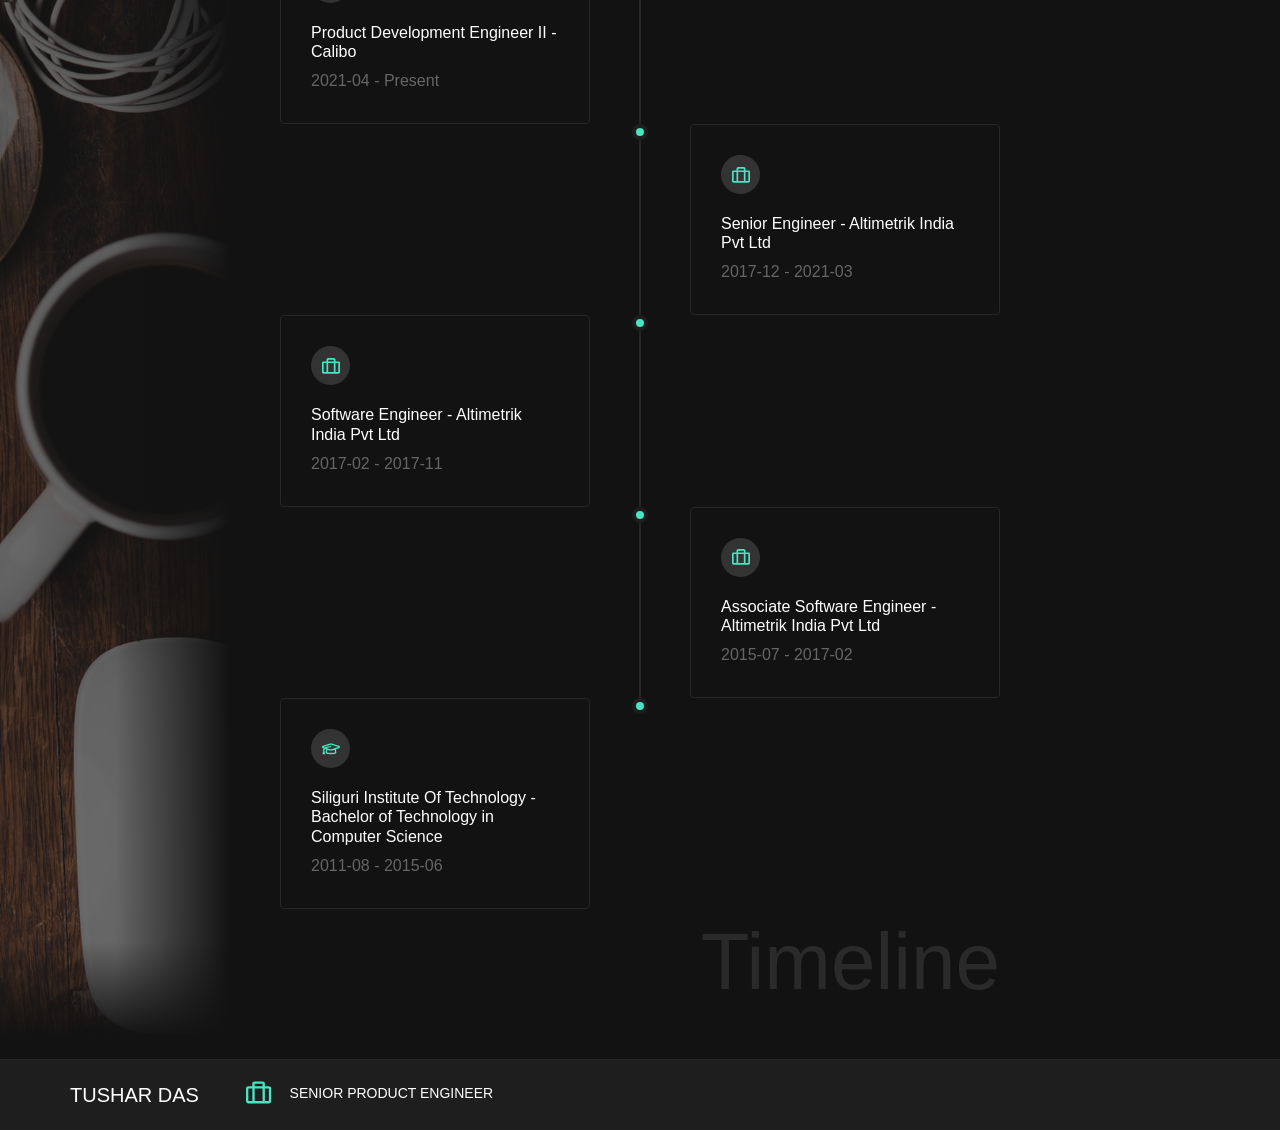
==== commit 91466b0b: "updated skills" ====
--- a/index.html
+++ b/index.html
@@ -519,151 +519,151 @@
                                  <div class="_1_Sze"></div>
                                  <div class="_1zDOQ">
                                     <span>
+                                       <p>Proficient in Core Java &amp; J2EE</p>
+                                    </span>
+                                 </div>
+                              </div>
+                              <div class="_3_QK7">
+                                 <div class="_1_Sze"></div>
+                                 <div class="_1zDOQ">
+                                    <span>
+                                       <p>Spring MVC &amp; Hibernate</p>
+                                    </span>
+                                 </div>
+                              </div>
+                              <div class="_3_QK7">
+                                 <div class="_1_Sze"></div>
+                                 <div class="_1zDOQ">
+                                    <span>
+                                       <p>Spring Boot &amp; JPA</p>
+                                    </span>
+                                 </div>
+                              </div>
+                              <div class="_3_QK7">
+                                 <div class="_1_Sze"></div>
+                                 <div class="_1zDOQ">
+                                    <span>
+                                       <p>REST &amp; SOAP</p>
+                                    </span>
+                                 </div>
+                              </div>
+                              <div class="_3_QK7">
+                                 <div class="_1_Sze"></div>
+                                 <div class="_1zDOQ">
+                                    <span>
+                                       <p>MySQL</p>
+                                    </span>
+                                 </div>
+                              </div>
+                              <div class="_3_QK7">
+                                 <div class="_1_Sze"></div>
+                                 <div class="_1zDOQ">
+                                    <span>
+                                       <p>PostgreSQL</p>
+                                    </span>
+                                 </div>
+                              </div>
+                              <div class="_3_QK7">
+                                 <div class="_1_Sze"></div>
+                                 <div class="_1zDOQ">
+                                    <span>
+                                       <p>MongoDB</p>
+                                    </span>
+                                 </div>
+                              </div>
+                              <div class="_3_QK7">
+                                 <div class="_1_Sze"></div>
+                                 <div class="_1zDOQ">
+                                    <span>
+                                       <p>Neo4J</p>
+                                    </span>
+                                 </div>
+                              </div>
+                              <div class="_3_QK7">
+                                 <div class="_1_Sze"></div>
+                                 <div class="_1zDOQ">
+                                    <span>
+                                       <p>AWS</p>
+                                    </span>
+                                 </div>
+                              </div>
+                              <div class="_3_QK7">
+                                 <div class="_1_Sze"></div>
+                                 <div class="_1zDOQ">
+                                    <span>
+                                       <p>Nifi</p>
+                                    </span>
+                                 </div>
+                              </div>
+                              <div class="_3_QK7">
+                                 <div class="_1_Sze"></div>
+                                 <div class="_1zDOQ">
+                                    <span>
+                                       <p>Qlik&hyphen;Sense</p>
+                                    </span>
+                                 </div>
+                              </div>
+                              <div class="_3_QK7">
+                                 <div class="_1_Sze"></div>
+                                 <div class="_1zDOQ">
+                                    <span>
+                                       <p>Metabase</p>
+                                    </span>
+                                 </div>
+                              </div>
+                              <div class="_3_QK7">
+                                 <div class="_1_Sze"></div>
+                                 <div class="_1zDOQ">
+                                    <span>
+                                       <p>OpenRefine</p>
+                                    </span>
+                                 </div>
+                              </div>
+                              <div class="_3_QK7">
+                                 <div class="_1_Sze"></div>
+                                 <div class="_1zDOQ">
+                                    <span>
+                                       <p>Config&hyphen;server &amp; Eureka&hyphen;server</p>
+                                    </span>
+                                 </div>
+                              </div>
+                              <div class="_3_QK7">
+                                 <div class="_1_Sze"></div>
+                                 <div class="_1zDOQ">
+                                    <span>
+                                       <p>Python</p>
+                                    </span>
+                                 </div>
+                              </div>
+                              <div class="_3_QK7">
+                                 <div class="_1_Sze"></div>
+                                 <div class="_1zDOQ">
+                                    <span>
+                                       <p>Databricks</p>
+                                    </span>
+                                 </div>
+                              </div>
+                              <div class="_3_QK7">
+                                 <div class="_1_Sze"></div>
+                                 <div class="_1zDOQ">
+                                    <span>
+                                       <p>Snowflake</p>
+                                    </span>
+                                 </div>
+                              </div>
+                              <div class="_3_QK7">
+                                 <div class="_1_Sze"></div>
+                                 <div class="_1zDOQ">
+                                    <span>
+                                       <p>Streamlit</p>
+                                    </span>
+                                 </div>
+                              </div>
+                              <div class="_3_QK7">
+                                 <div class="_1_Sze"></div>
+                                 <div class="_1zDOQ">
+                                    <span>
                                        <p>Product Development</p>
-                                    </span>
-                                 </div>
-                              </div>
-                              <div class="_3_QK7">
-                                 <div class="_1_Sze"></div>
-                                 <div class="_1zDOQ">
-                                    <span>
-                                       <p>Proficient in Core Java &amp; J2EE</p>
-                                    </span>
-                                 </div>
-                              </div>
-                              <div class="_3_QK7">
-                                 <div class="_1_Sze"></div>
-                                 <div class="_1zDOQ">
-                                    <span>
-                                       <p>Spring MVC &amp; Hibernate</p>
-                                    </span>
-                                 </div>
-                              </div>
-                              <div class="_3_QK7">
-                                 <div class="_1_Sze"></div>
-                                 <div class="_1zDOQ">
-                                    <span>
-                                       <p>Spring Boot &amp; JPA</p>
-                                    </span>
-                                 </div>
-                              </div>
-                              <div class="_3_QK7">
-                                 <div class="_1_Sze"></div>
-                                 <div class="_1zDOQ">
-                                    <span>
-                                       <p>REST &amp; SOAP</p>
-                                    </span>
-                                 </div>
-                              </div>
-                              <div class="_3_QK7">
-                                 <div class="_1_Sze"></div>
-                                 <div class="_1zDOQ">
-                                    <span>
-                                       <p>MySQL</p>
-                                    </span>
-                                 </div>
-                              </div>
-                              <div class="_3_QK7">
-                                 <div class="_1_Sze"></div>
-                                 <div class="_1zDOQ">
-                                    <span>
-                                       <p>PostgreSQL</p>
-                                    </span>
-                                 </div>
-                              </div>
-                              <div class="_3_QK7">
-                                 <div class="_1_Sze"></div>
-                                 <div class="_1zDOQ">
-                                    <span>
-                                       <p>MongoDB</p>
-                                    </span>
-                                 </div>
-                              </div>
-                              <div class="_3_QK7">
-                                 <div class="_1_Sze"></div>
-                                 <div class="_1zDOQ">
-                                    <span>
-                                       <p>Neo4J</p>
-                                    </span>
-                                 </div>
-                              </div>
-                              <div class="_3_QK7">
-                                 <div class="_1_Sze"></div>
-                                 <div class="_1zDOQ">
-                                    <span>
-                                       <p>AWS</p>
-                                    </span>
-                                 </div>
-                              </div>
-                              <div class="_3_QK7">
-                                 <div class="_1_Sze"></div>
-                                 <div class="_1zDOQ">
-                                    <span>
-                                       <p>Nifi</p>
-                                    </span>
-                                 </div>
-                              </div>
-                              <div class="_3_QK7">
-                                 <div class="_1_Sze"></div>
-                                 <div class="_1zDOQ">
-                                    <span>
-                                       <p>Qlik&hyphen;Sense</p>
-                                    </span>
-                                 </div>
-                              </div>
-                              <div class="_3_QK7">
-                                 <div class="_1_Sze"></div>
-                                 <div class="_1zDOQ">
-                                    <span>
-                                       <p>Metabase</p>
-                                    </span>
-                                 </div>
-                              </div>
-                              <div class="_3_QK7">
-                                 <div class="_1_Sze"></div>
-                                 <div class="_1zDOQ">
-                                    <span>
-                                       <p>OpenRefine</p>
-                                    </span>
-                                 </div>
-                              </div>
-                              <div class="_3_QK7">
-                                 <div class="_1_Sze"></div>
-                                 <div class="_1zDOQ">
-                                    <span>
-                                       <p>Config&hyphen;server &amp; Eureka&hyphen;server</p>
-                                    </span>
-                                 </div>
-                              </div>
-                              <div class="_3_QK7">
-                                 <div class="_1_Sze"></div>
-                                 <div class="_1zDOQ">
-                                    <span>
-                                       <p>Python</p>
-                                    </span>
-                                 </div>
-                              </div>
-                              <div class="_3_QK7">
-                                 <div class="_1_Sze"></div>
-                                 <div class="_1zDOQ">
-                                    <span>
-                                       <p>Databricks</p>
-                                    </span>
-                                 </div>
-                              </div>
-                              <div class="_3_QK7">
-                                 <div class="_1_Sze"></div>
-                                 <div class="_1zDOQ">
-                                    <span>
-                                       <p>Snowflake</p>
-                                    </span>
-                                 </div>
-                              </div>
-                              <div class="_3_QK7">
-                                 <div class="_1_Sze"></div>
-                                 <div class="_1zDOQ">
-                                    <span>
-                                       <p>Streamlit</p>
                                     </span>
                                  </div>
                               </div>
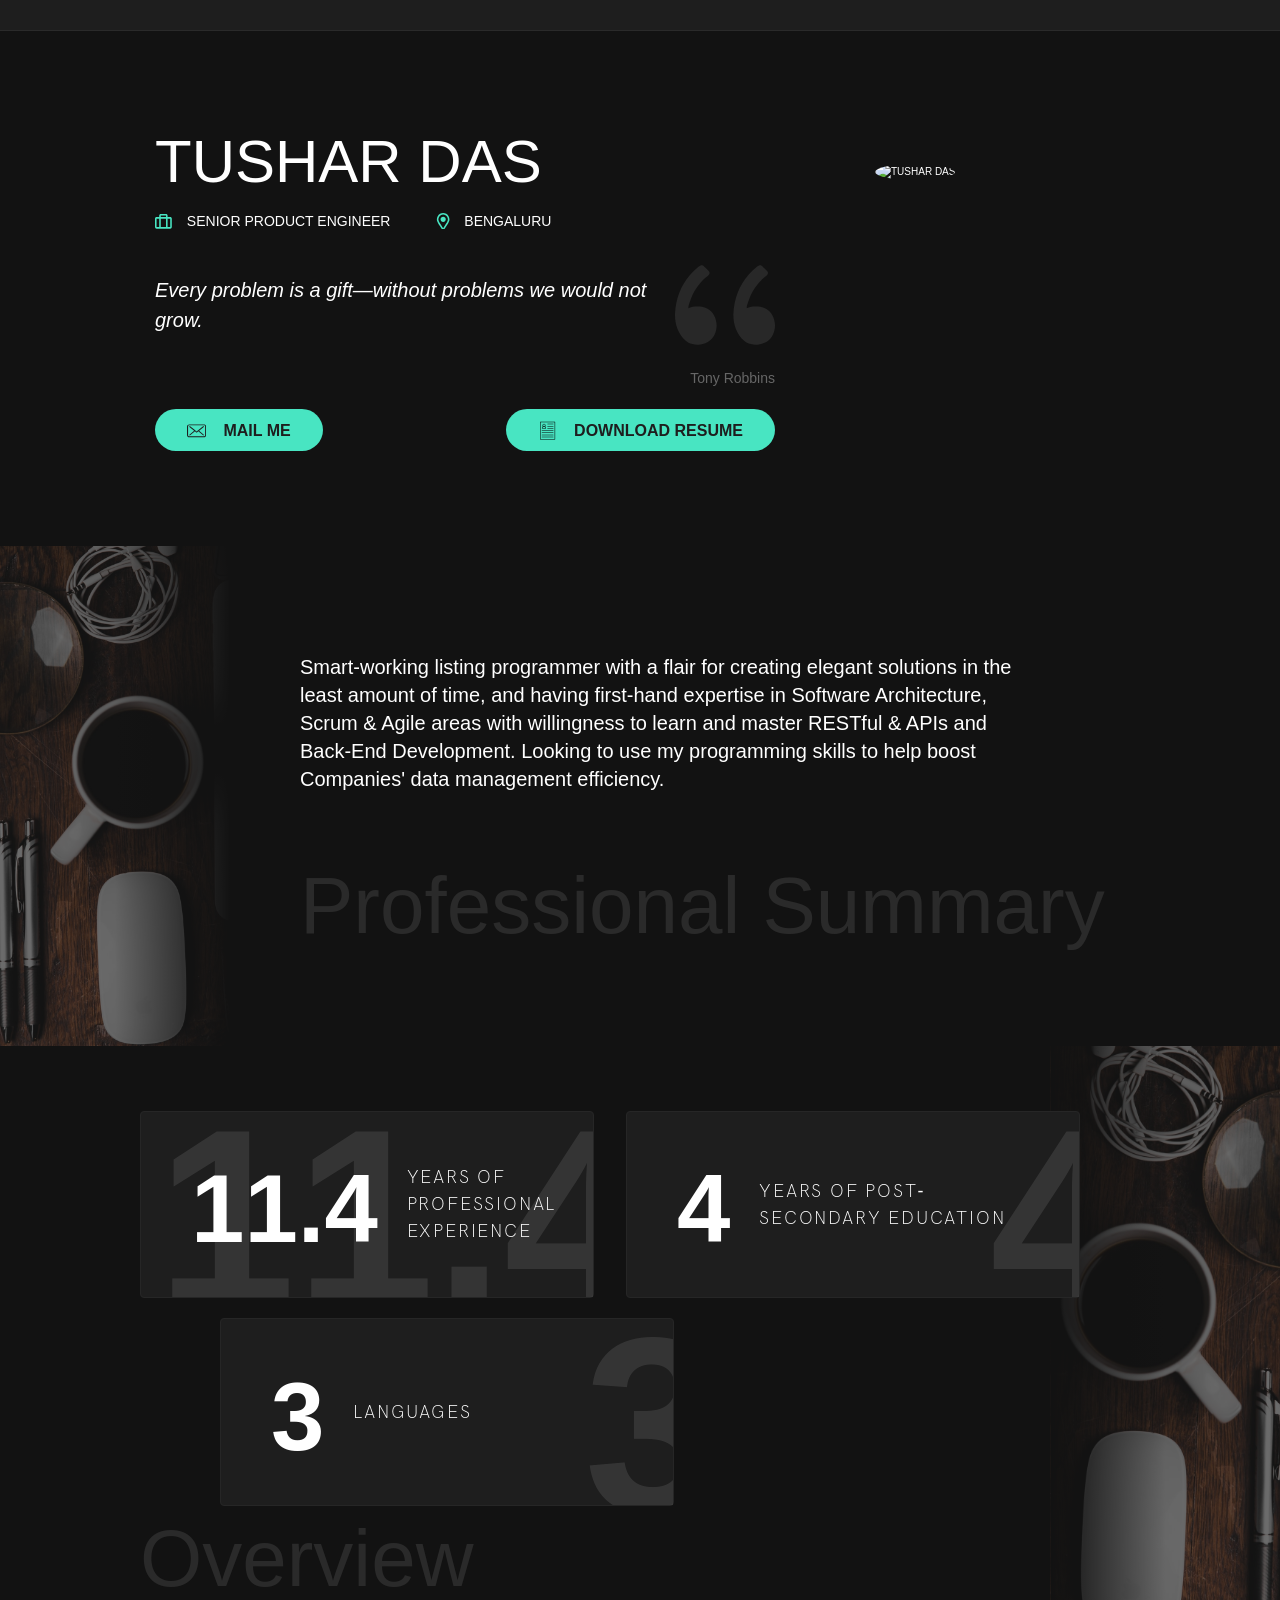
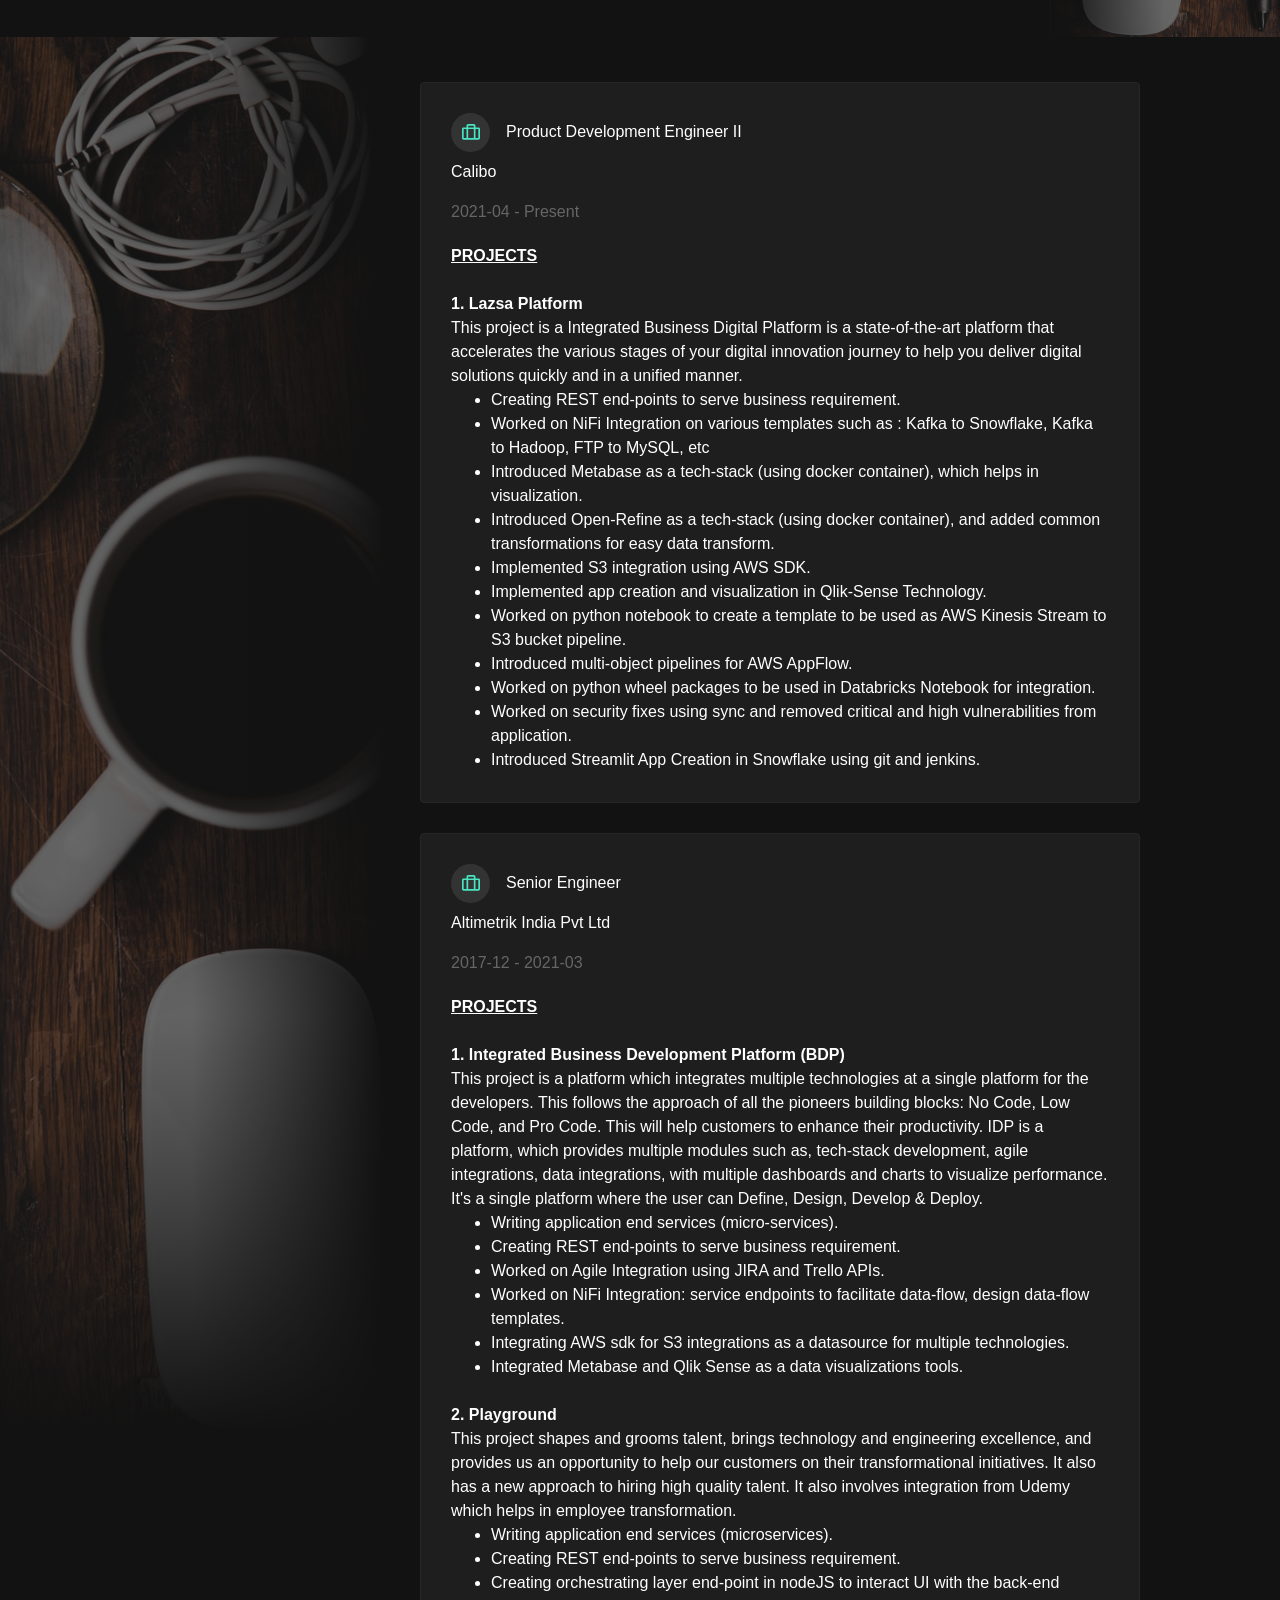
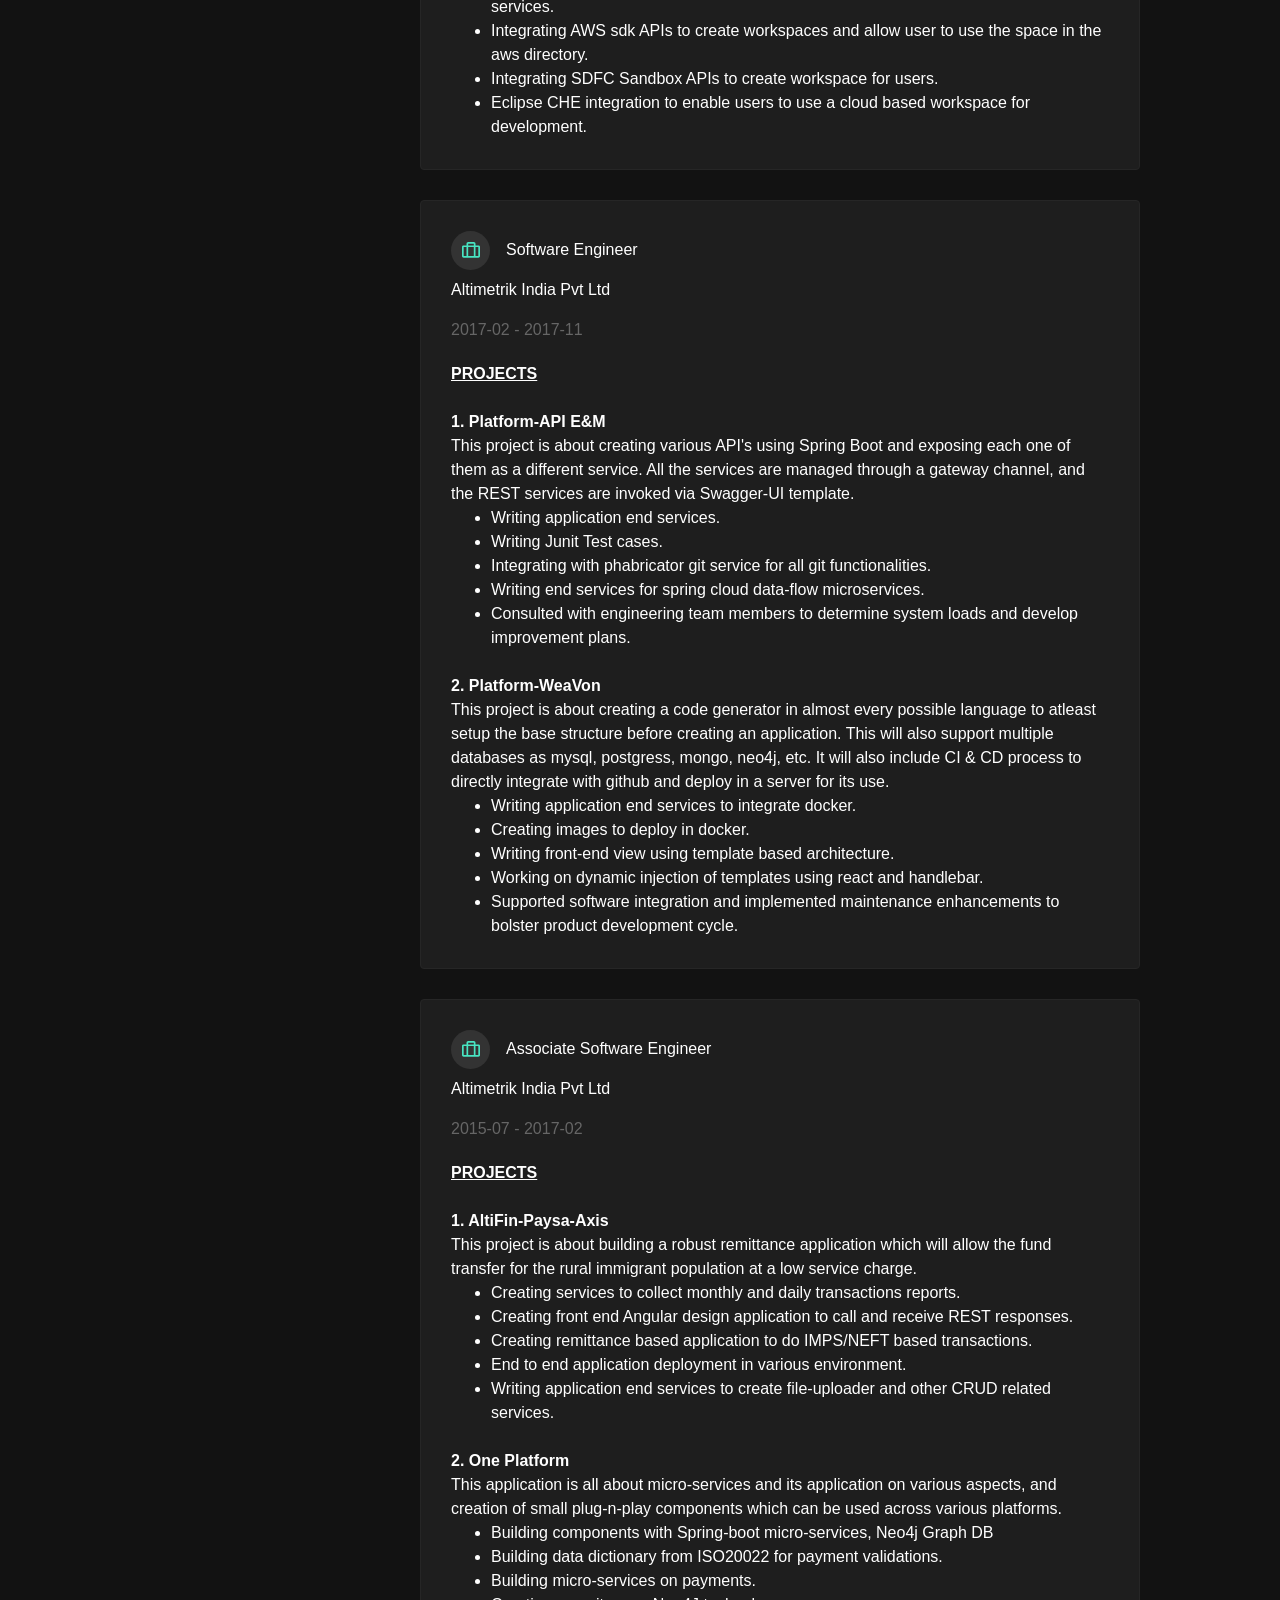
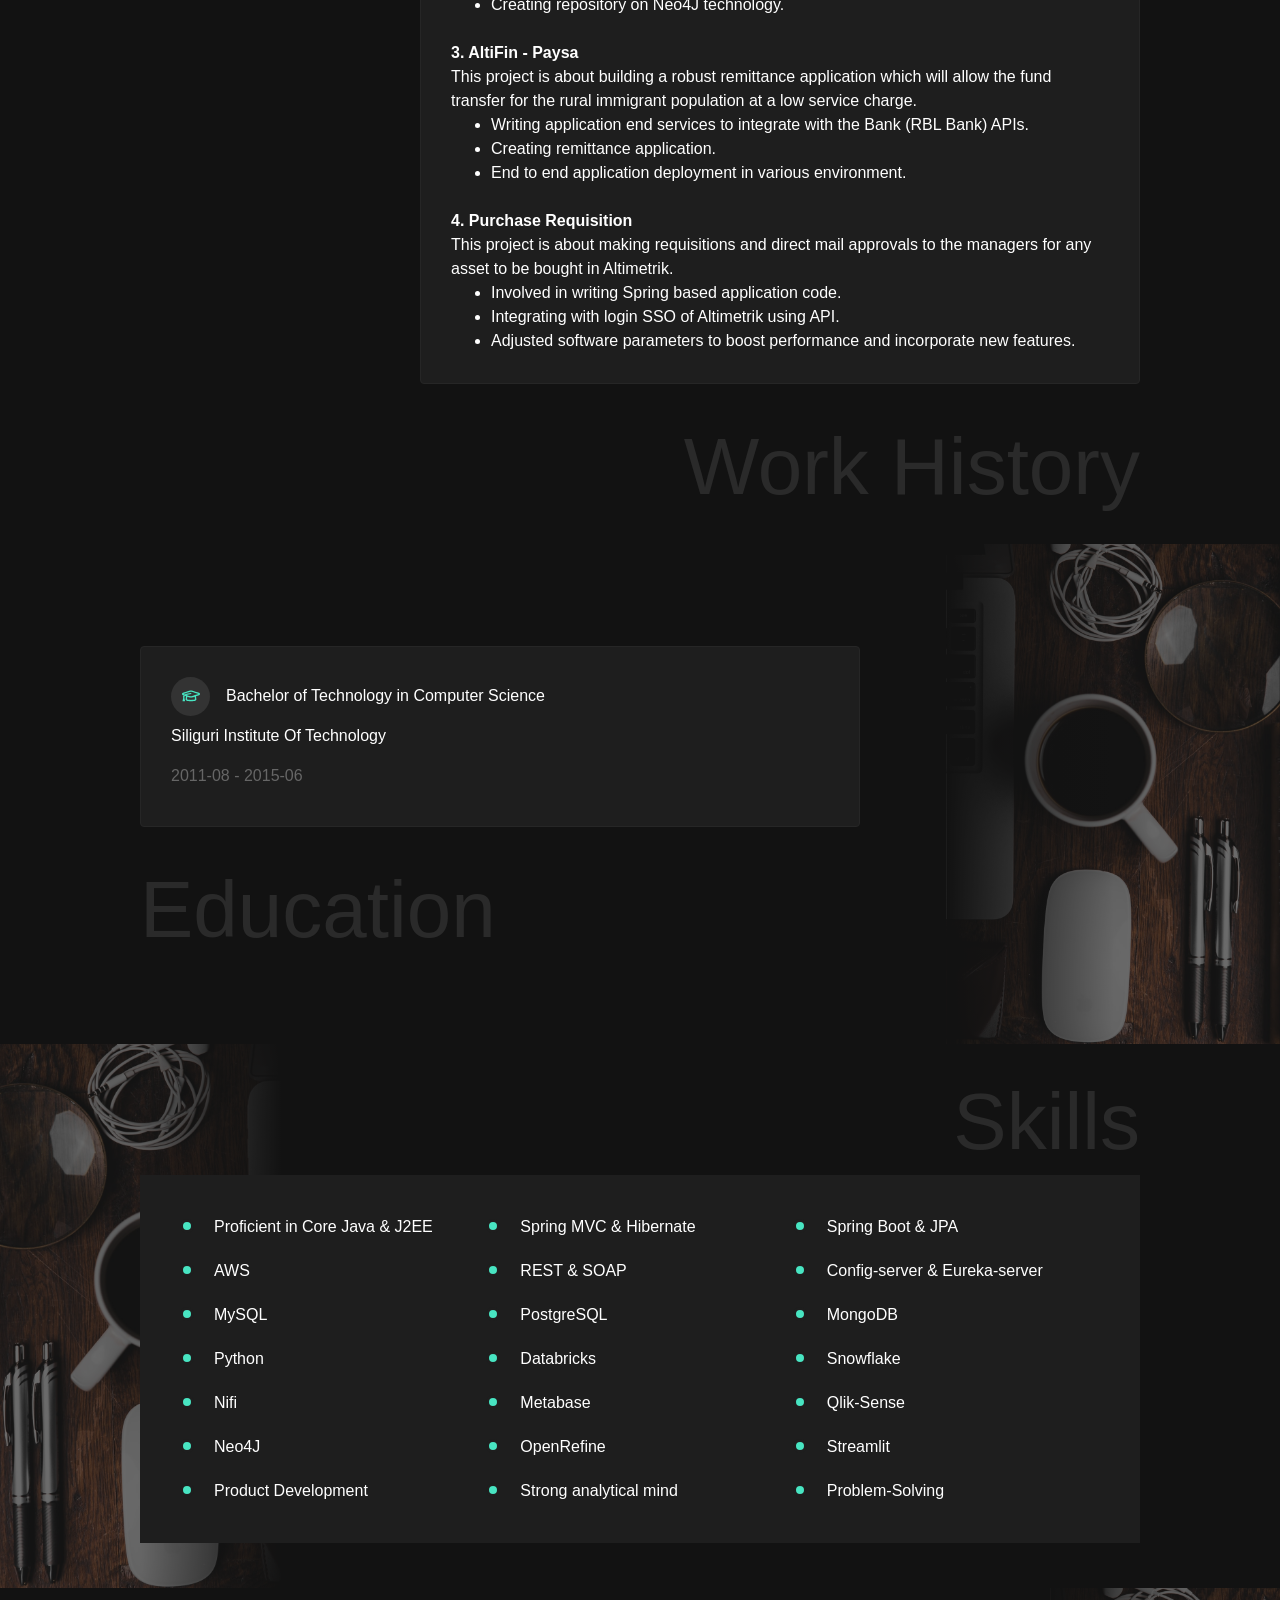
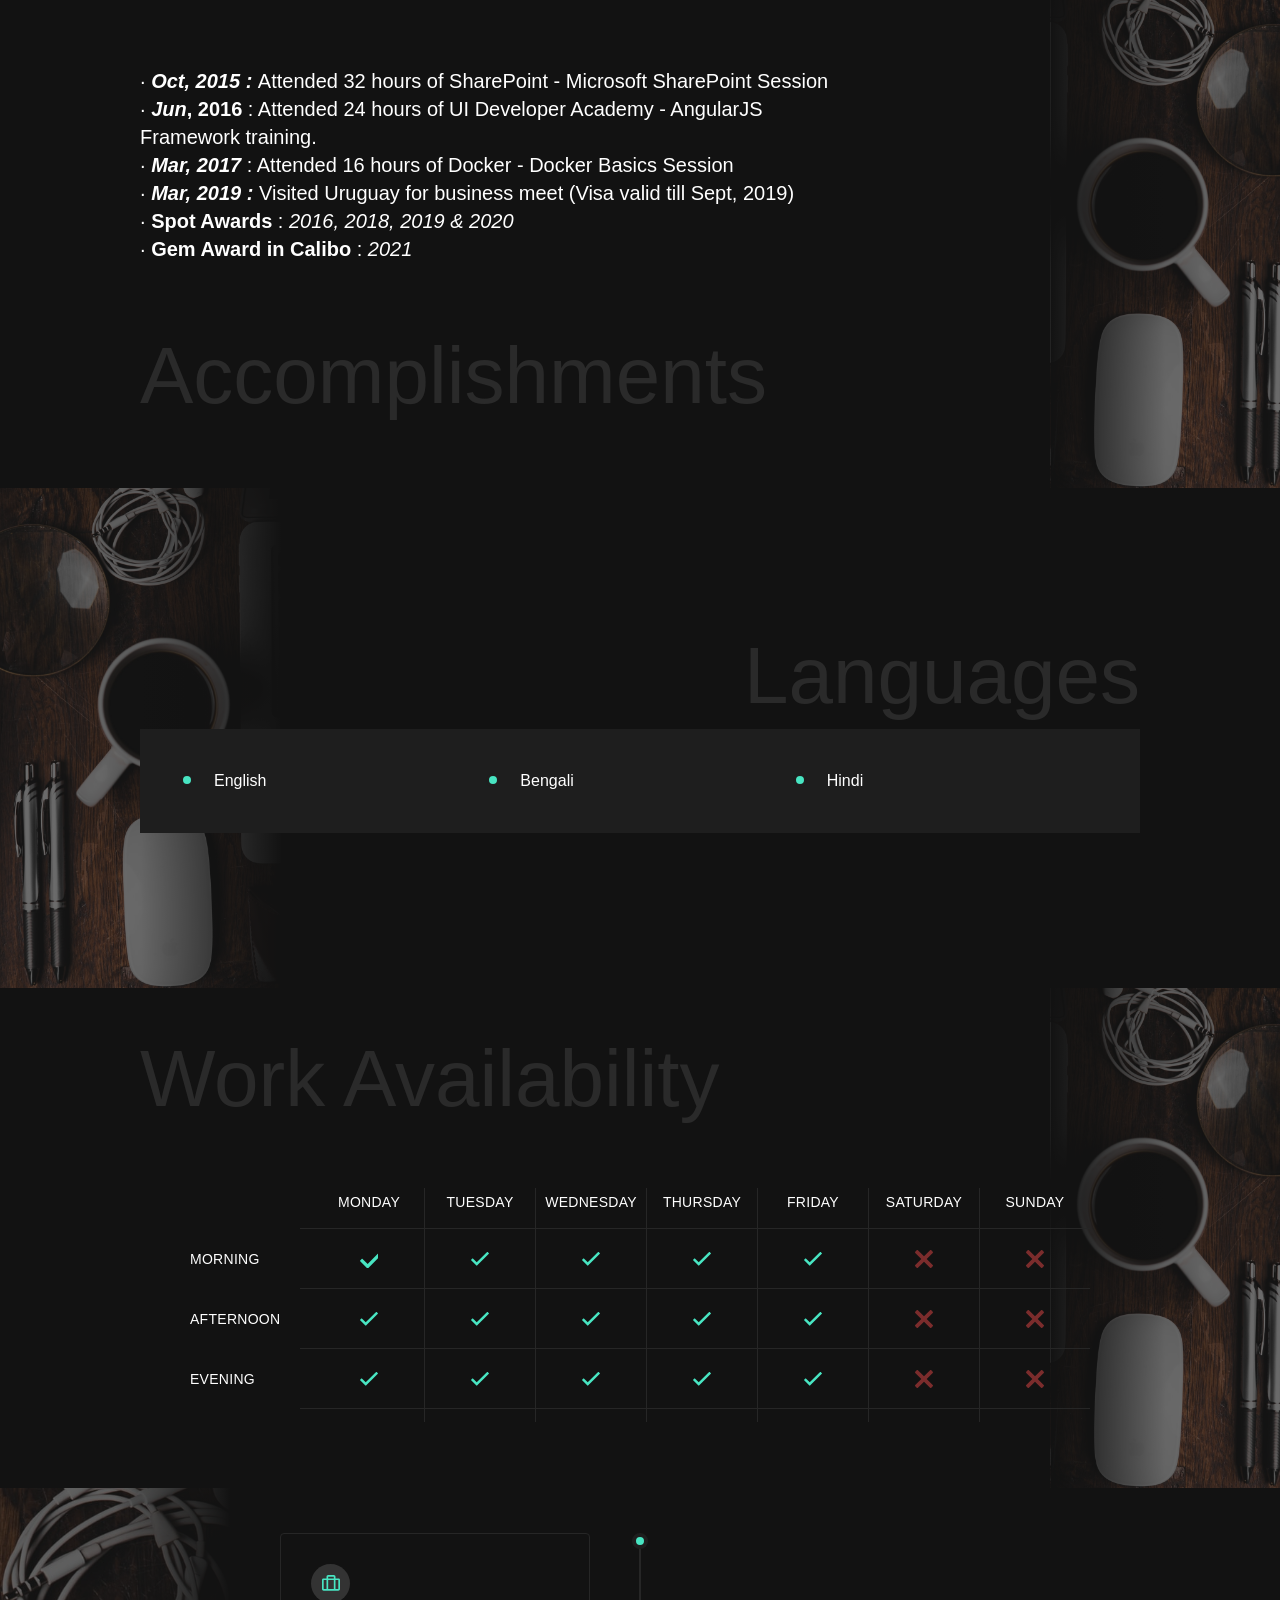
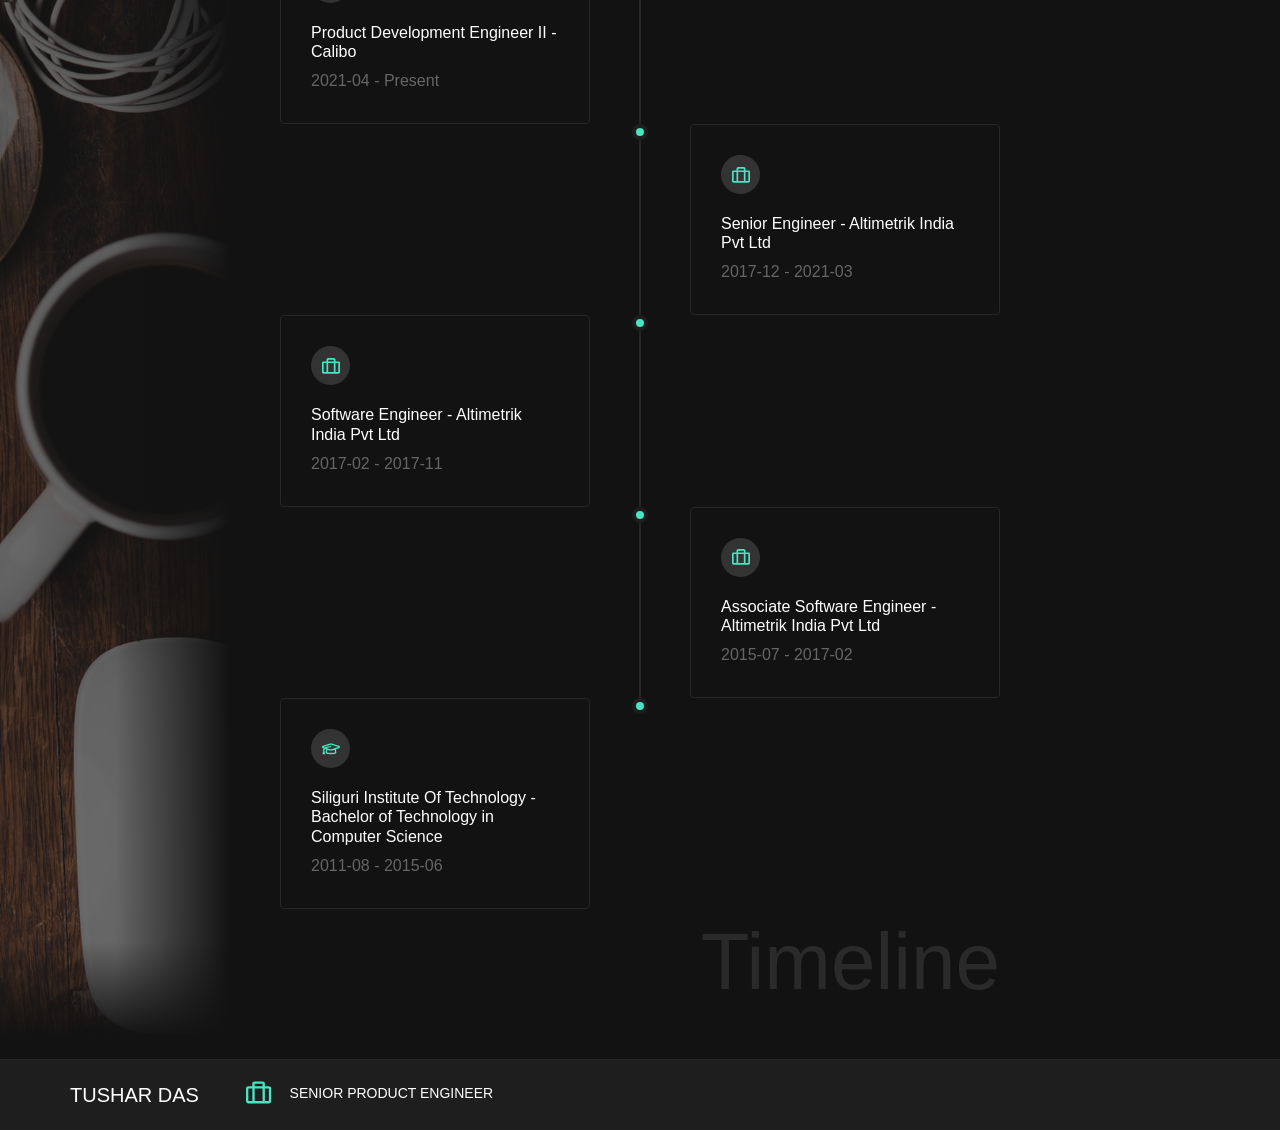
==== commit 3ddb2673: "updated skills" ====
--- a/index.html
+++ b/index.html
@@ -543,6 +543,14 @@
                                  <div class="_1_Sze"></div>
                                  <div class="_1zDOQ">
                                     <span>
+                                       <p>AWS</p>
+                                    </span>
+                                 </div>
+                              </div>
+                              <div class="_3_QK7">
+                                 <div class="_1_Sze"></div>
+                                 <div class="_1zDOQ">
+                                    <span>
                                        <p>REST &amp; SOAP</p>
                                     </span>
                                  </div>
@@ -551,6 +559,14 @@
                                  <div class="_1_Sze"></div>
                                  <div class="_1zDOQ">
                                     <span>
+                                       <p>Config&hyphen;server &amp; Eureka&hyphen;server</p>
+                                    </span>
+                                 </div>
+                              </div>
+                              <div class="_3_QK7">
+                                 <div class="_1_Sze"></div>
+                                 <div class="_1zDOQ">
+                                    <span>
                                        <p>MySQL</p>
                                     </span>
                                  </div>
@@ -575,6 +591,54 @@
                                  <div class="_1_Sze"></div>
                                  <div class="_1zDOQ">
                                     <span>
+                                       <p>Python</p>
+                                    </span>
+                                 </div>
+                              </div>
+                              <div class="_3_QK7">
+                                 <div class="_1_Sze"></div>
+                                 <div class="_1zDOQ">
+                                    <span>
+                                       <p>Databricks</p>
+                                    </span>
+                                 </div>
+                              </div>
+                              <div class="_3_QK7">
+                                 <div class="_1_Sze"></div>
+                                 <div class="_1zDOQ">
+                                    <span>
+                                       <p>Snowflake</p>
+                                    </span>
+                                 </div>
+                              </div>
+                              <div class="_3_QK7">
+                                 <div class="_1_Sze"></div>
+                                 <div class="_1zDOQ">
+                                    <span>
+                                       <p>Nifi</p>
+                                    </span>
+                                 </div>
+                              </div>
+                              <div class="_3_QK7">
+                                 <div class="_1_Sze"></div>
+                                 <div class="_1zDOQ">
+                                    <span>
+                                       <p>Metabase</p>
+                                    </span>
+                                 </div>
+                              </div>
+                              <div class="_3_QK7">
+                                 <div class="_1_Sze"></div>
+                                 <div class="_1zDOQ">
+                                    <span>
+                                       <p>Qlik&hyphen;Sense</p>
+                                    </span>
+                                 </div>
+                              </div>
+                              <div class="_3_QK7">
+                                 <div class="_1_Sze"></div>
+                                 <div class="_1zDOQ">
+                                    <span>
                                        <p>Neo4J</p>
                                     </span>
                                  </div>
@@ -583,71 +647,7 @@
                                  <div class="_1_Sze"></div>
                                  <div class="_1zDOQ">
                                     <span>
-                                       <p>AWS</p>
-                                    </span>
-                                 </div>
-                              </div>
-                              <div class="_3_QK7">
-                                 <div class="_1_Sze"></div>
-                                 <div class="_1zDOQ">
-                                    <span>
-                                       <p>Nifi</p>
-                                    </span>
-                                 </div>
-                              </div>
-                              <div class="_3_QK7">
-                                 <div class="_1_Sze"></div>
-                                 <div class="_1zDOQ">
-                                    <span>
-                                       <p>Qlik&hyphen;Sense</p>
-                                    </span>
-                                 </div>
-                              </div>
-                              <div class="_3_QK7">
-                                 <div class="_1_Sze"></div>
-                                 <div class="_1zDOQ">
-                                    <span>
-                                       <p>Metabase</p>
-                                    </span>
-                                 </div>
-                              </div>
-                              <div class="_3_QK7">
-                                 <div class="_1_Sze"></div>
-                                 <div class="_1zDOQ">
-                                    <span>
                                        <p>OpenRefine</p>
-                                    </span>
-                                 </div>
-                              </div>
-                              <div class="_3_QK7">
-                                 <div class="_1_Sze"></div>
-                                 <div class="_1zDOQ">
-                                    <span>
-                                       <p>Config&hyphen;server &amp; Eureka&hyphen;server</p>
-                                    </span>
-                                 </div>
-                              </div>
-                              <div class="_3_QK7">
-                                 <div class="_1_Sze"></div>
-                                 <div class="_1zDOQ">
-                                    <span>
-                                       <p>Python</p>
-                                    </span>
-                                 </div>
-                              </div>
-                              <div class="_3_QK7">
-                                 <div class="_1_Sze"></div>
-                                 <div class="_1zDOQ">
-                                    <span>
-                                       <p>Databricks</p>
-                                    </span>
-                                 </div>
-                              </div>
-                              <div class="_3_QK7">
-                                 <div class="_1_Sze"></div>
-                                 <div class="_1zDOQ">
-                                    <span>
-                                       <p>Snowflake</p>
                                     </span>
                                  </div>
                               </div>
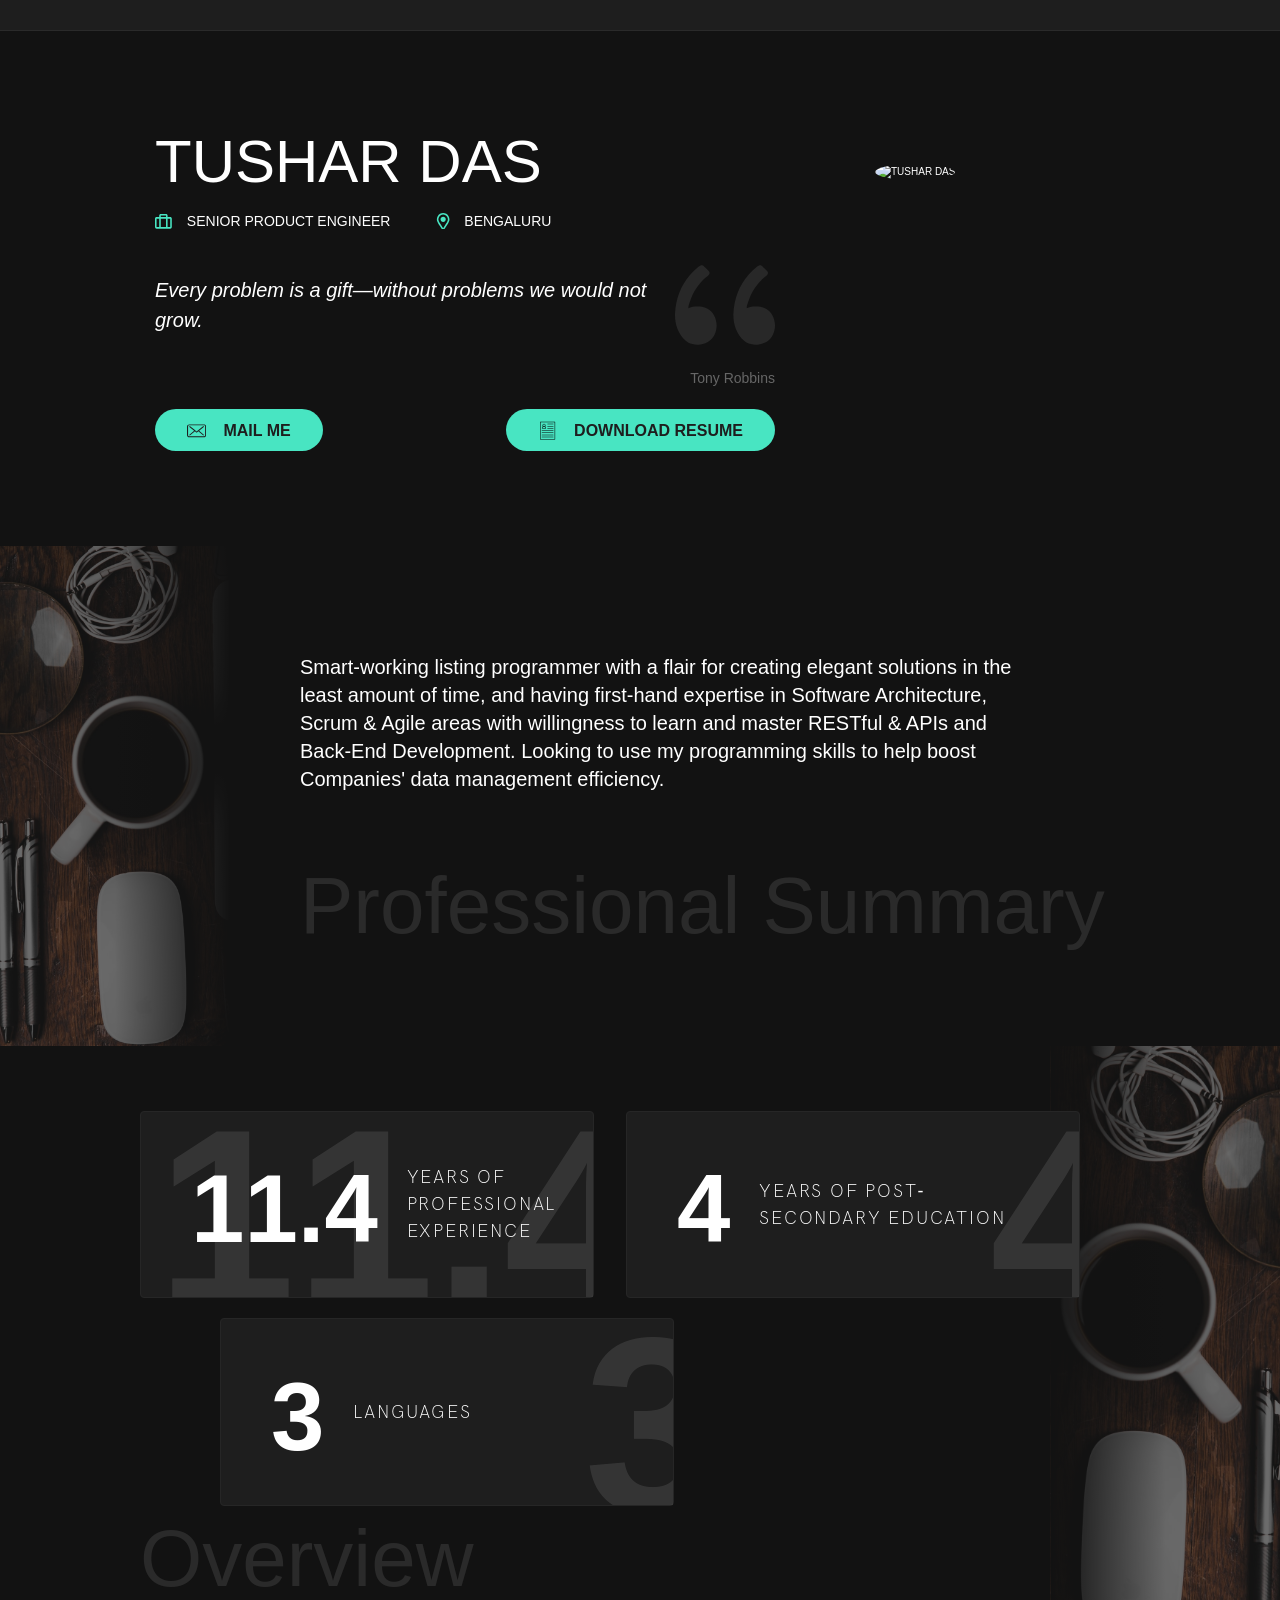
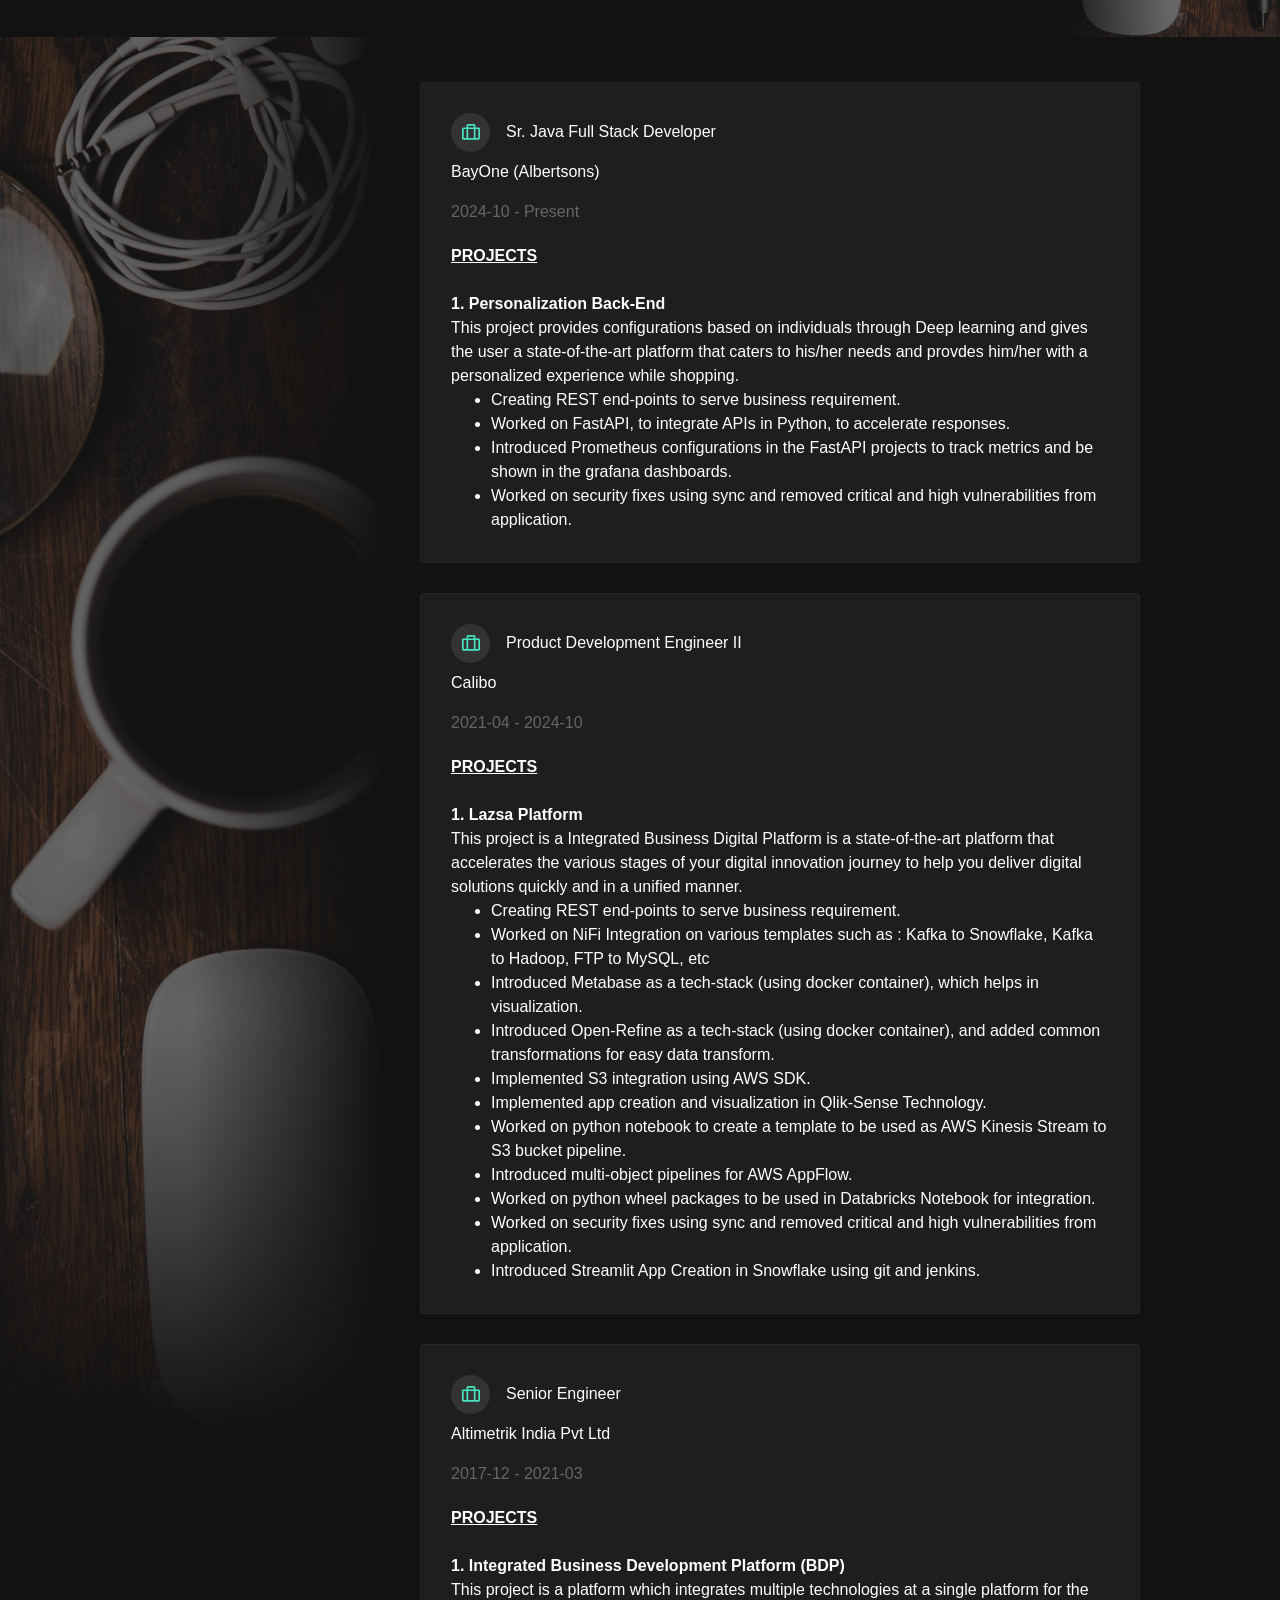
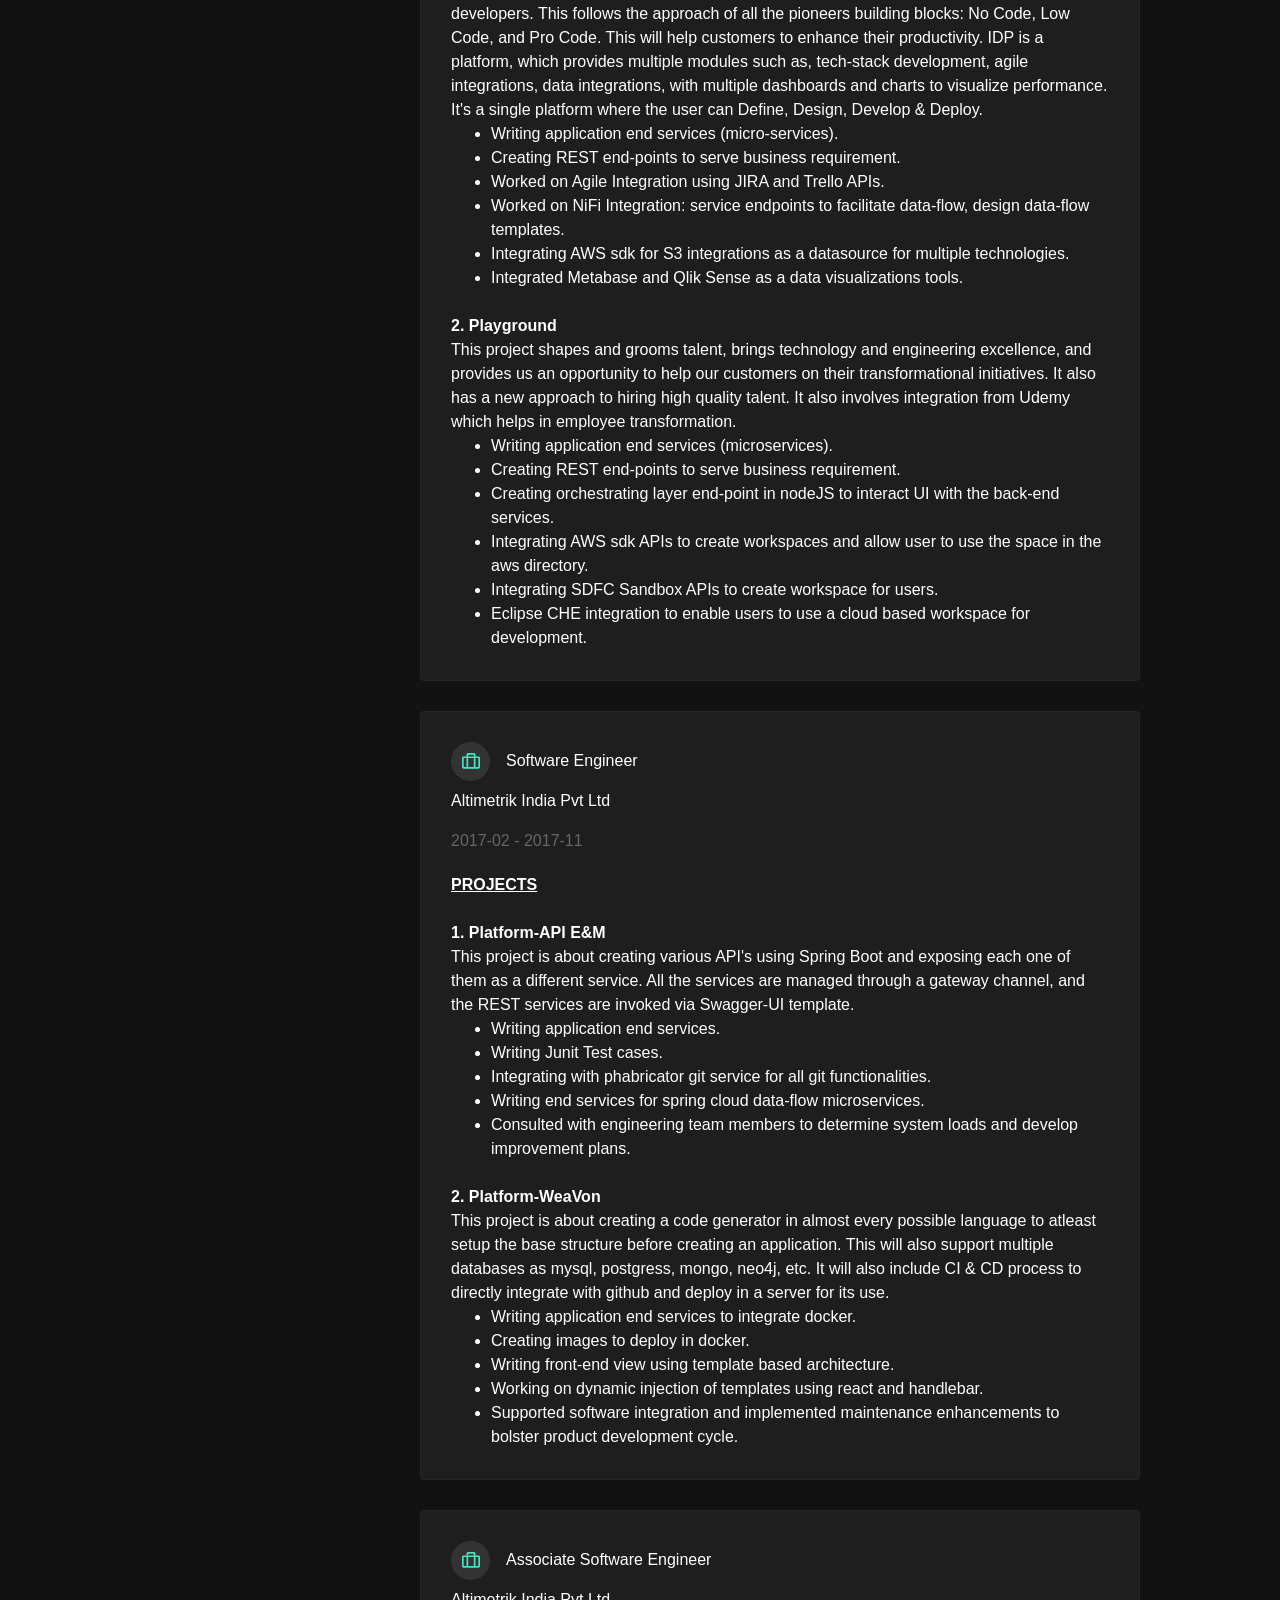
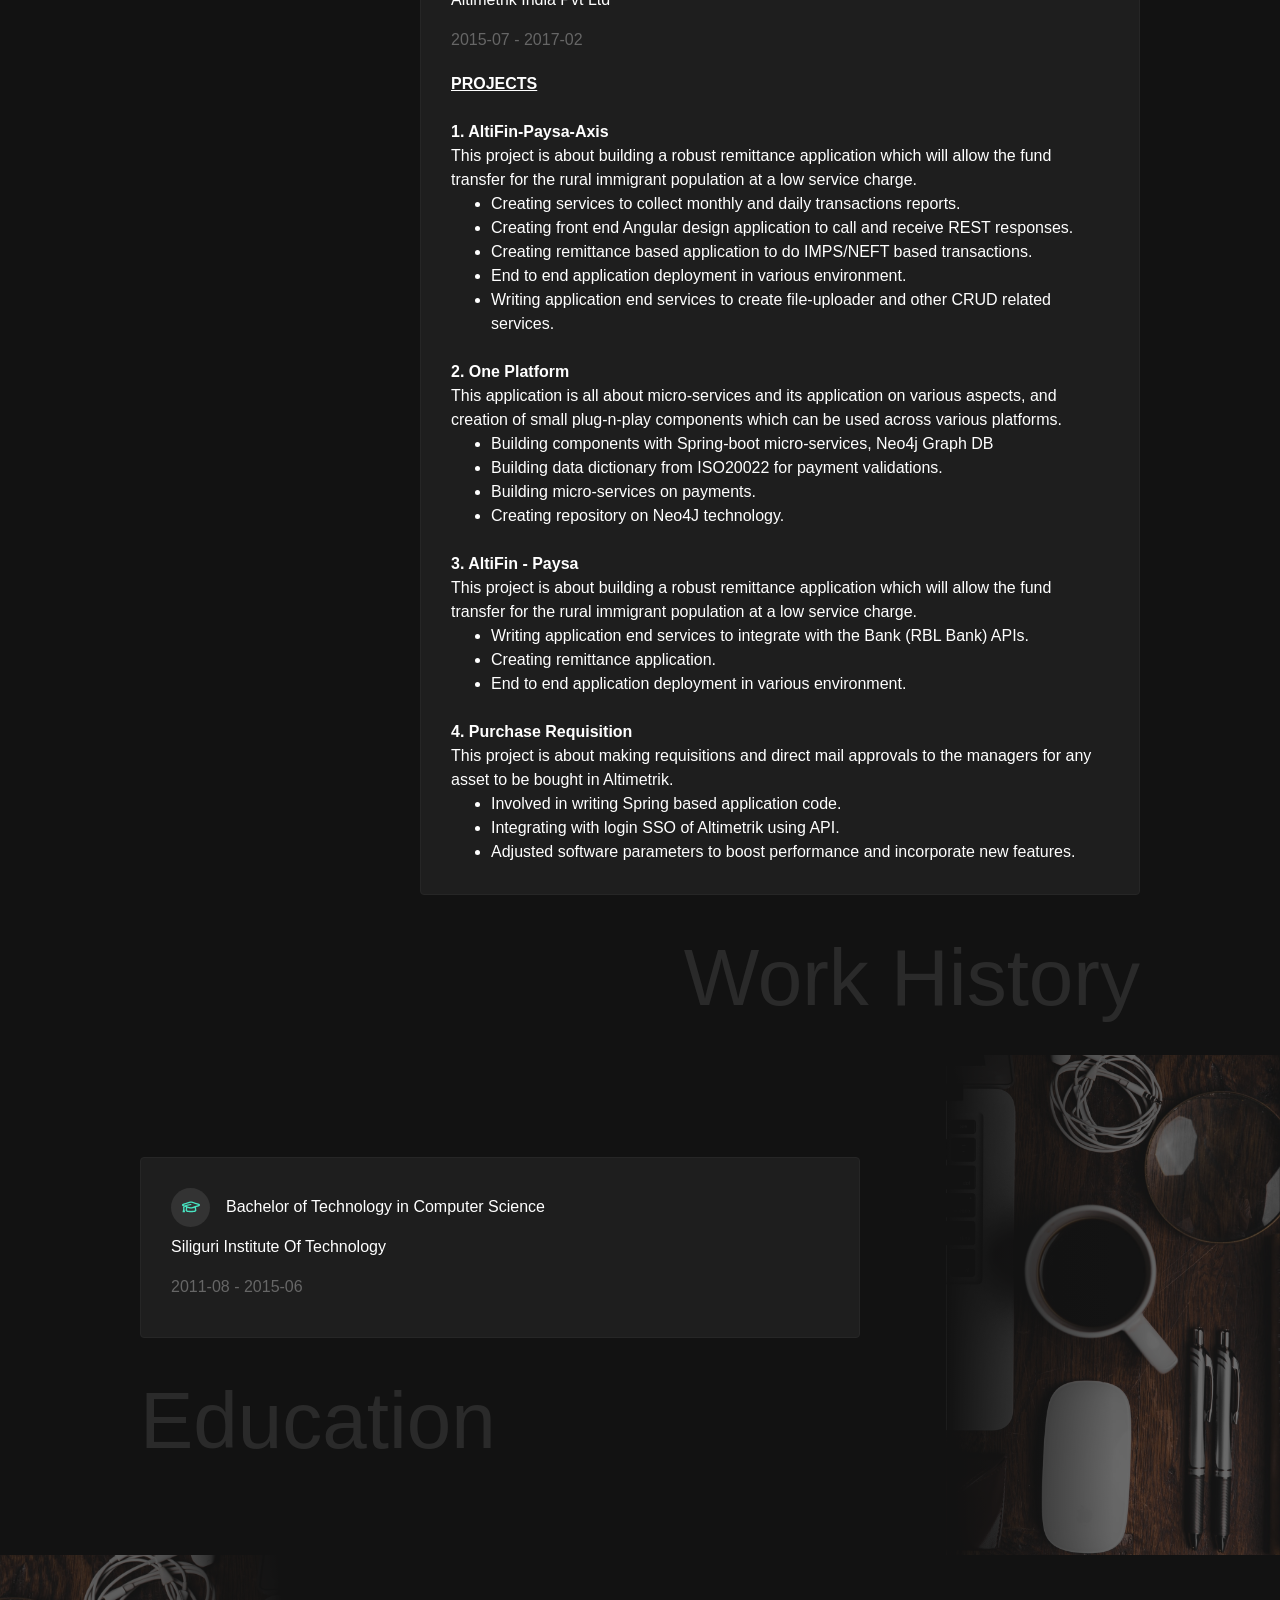
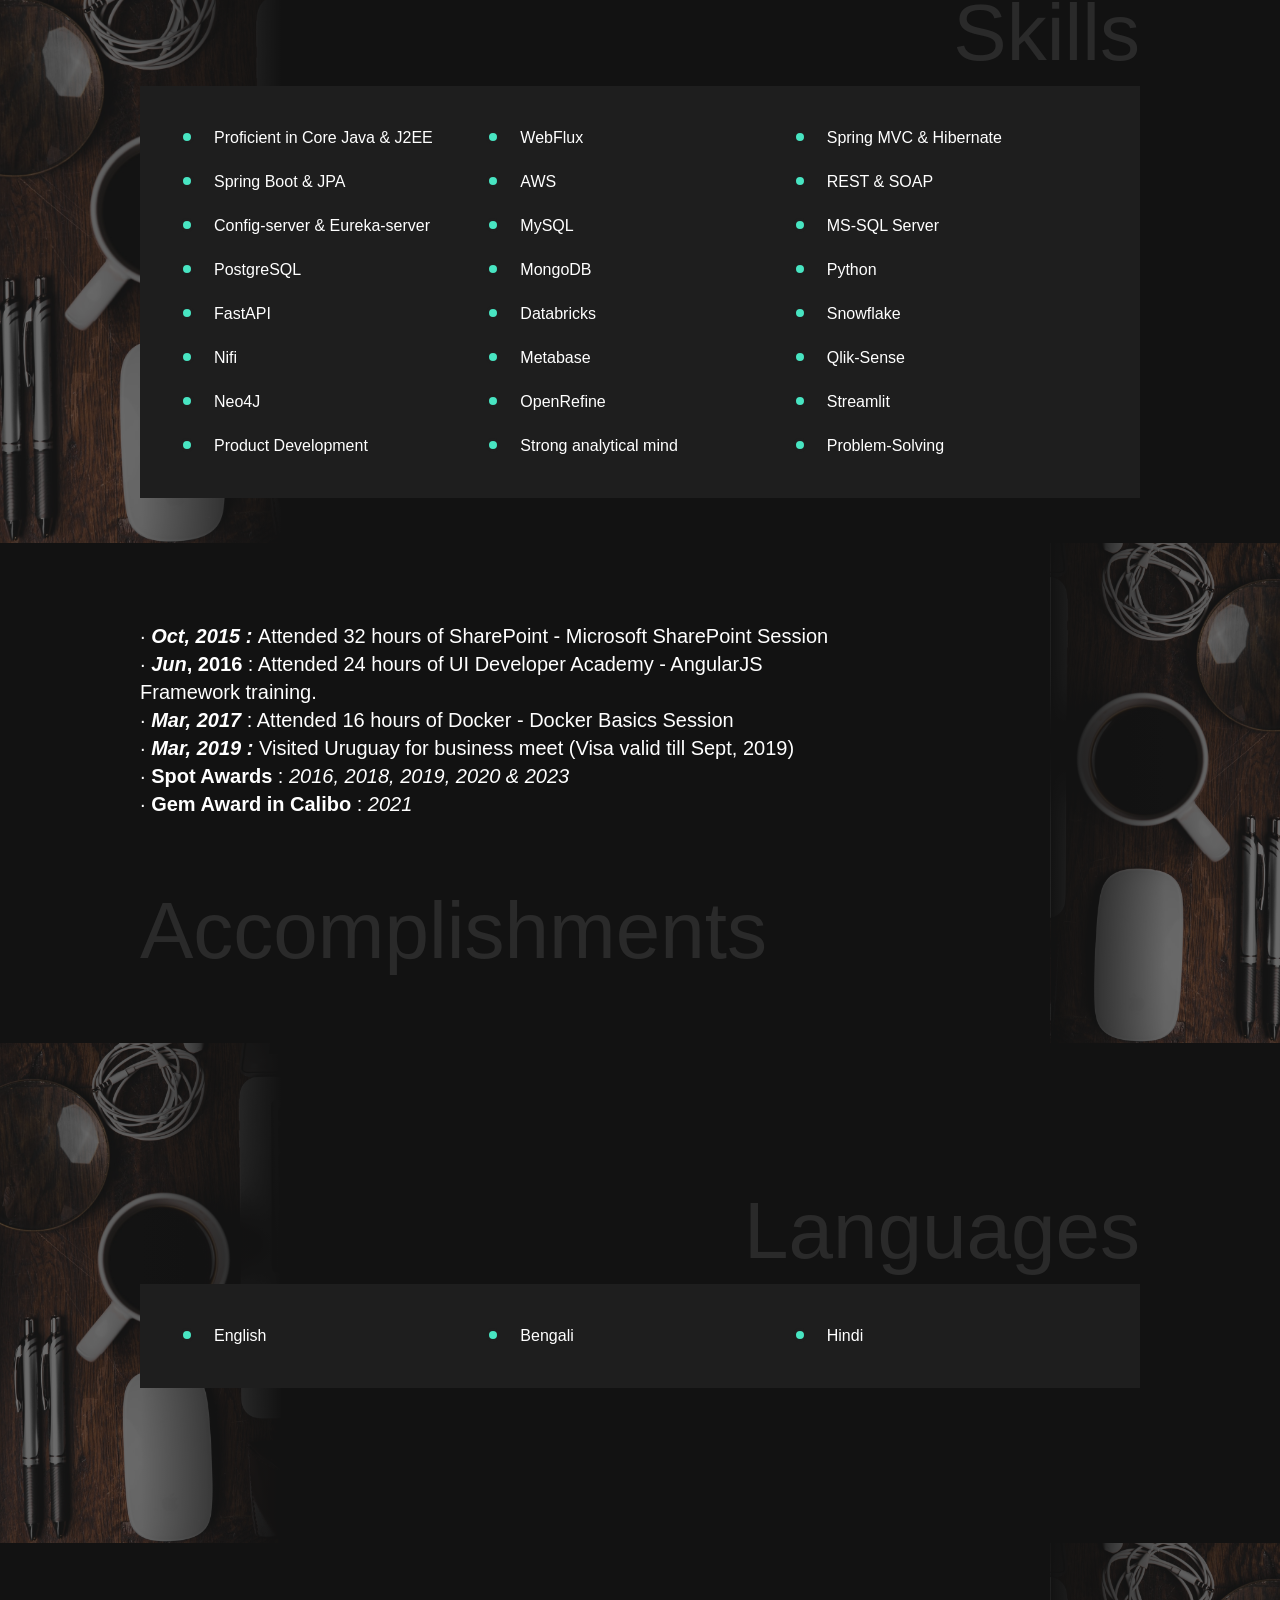
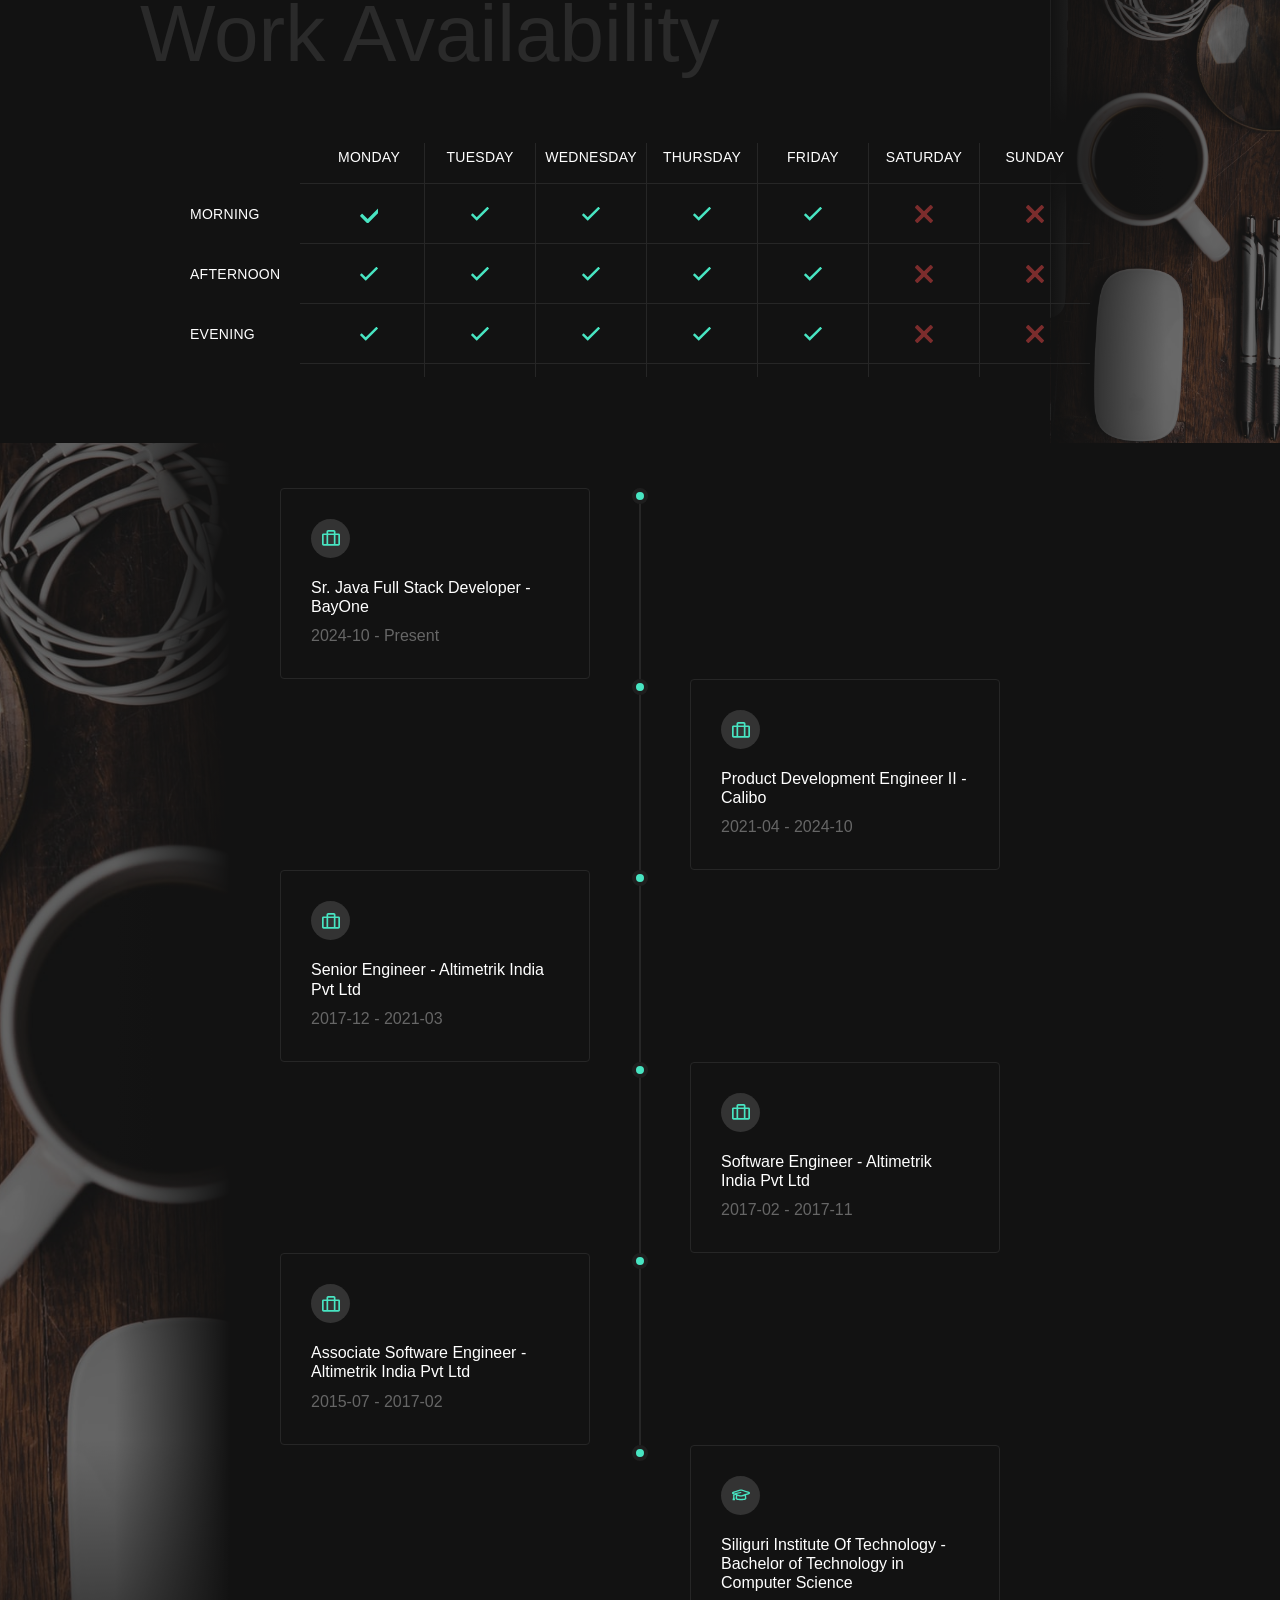
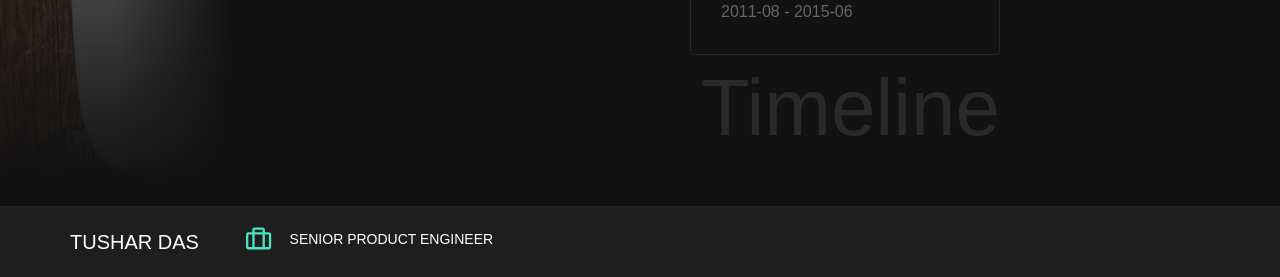
==== commit f9f58e05: "updated experience and company" ====
--- a/index.html
+++ b/index.html
@@ -230,11 +230,50 @@
                                                 fill="currentColor" />
                                           </svg>
                                        </div>
+                                       <h3 class="_3Xe-h">Sr. Java Full Stack Developer</h3>
+                                    </div>
+                                    <div class="qV4xr">BayOne (Albertsons)</div>
+                                    <div class="_2oKoS">
+                                       2024-10<!-- --> - <!-- -->Present
+                                    </div>
+                                    <div class="_2Slba">
+                                       <span class="_120ZT">
+                                          <span>
+                                             <p><u><strong>PROJECTS</strong></u></p>
+                                             <p><br>
+                                                <strong>1. Personalization Back-End</strong><br>
+                                                This project provides configurations based on individuals through Deep learning and gives the user a
+                                                state&hyphen;of&hyphen;the&hyphen;art platform that caters to his/her needs and provdes him/her
+                                                with a personalized experience while shopping.<br>
+                                             </p>
+                                             <ul>
+                                                <li>Creating REST end&hyphen;points to serve business requirement.</li>
+                                                <li>Worked on FastAPI, to integrate APIs in Python, to accelerate responses.</li>
+                                                <li>Introduced Prometheus configurations in the FastAPI projects to track metrics and be shown in the grafana dashboards.</li>
+                                                <li>Worked on security fixes using sync and removed critical and high vulnerabilities from application.</li>
+                                             </ul>
+                                          </span>
+                                       </span>
+                                    </div>
+                                 </div>
+                              </div>
+                              <div class="_3PVnD">
+                                 <div class="_1C8rA">
+                                    <div class="_3P2RQ">
+                                       <div class="_32q_u">
+                                          <svg
+                                             style="min-width:1.8em;max-width:1.8em;width:1.8em;min-height:1.8em;max-height:1.8em;height:1.8em"
+                                             viewBox="0 0 18 16">
+                                             <path
+                                                d="M16.3168 3.38096H13.493V1.69744C13.493 1.2383 13.3261 0.806979 13.0062 0.500883C12.6862 0.180875 12.2689 0 11.8099 0H6.19011C5.73107 0 5.31376 0.180875 4.99382 0.500883C4.67388 0.806979 4.50696 1.2383 4.50696 1.69744V3.38096H1.68315C1.22411 3.38096 0.806801 3.54792 0.486862 3.86793C0.180835 4.18794 0 4.60534 0 5.06449V14.0665C0 14.5256 0.180835 14.943 0.486862 15.263C0.806801 15.583 1.22411 15.75 1.68315 15.75H16.3168C16.7759 15.75 17.1932 15.583 17.5131 15.263C17.8192 14.943 18 14.5256 18 14.0665V5.06449C18 4.60534 17.8192 4.18794 17.5131 3.86793C17.1932 3.54792 16.7759 3.38096 16.3168 3.38096ZM6.19011 1.69744H11.8099V3.38096H6.19011V1.69744ZM1.68315 14.0665V5.06449H4.50696V14.0665H1.68315ZM6.19011 14.0665V5.06449H11.8099V14.0665H6.19011ZM16.3168 14.0665H13.493V5.06449H16.3168V14.0665Z"
+                                                fill="currentColor" />
+                                          </svg>
+                                       </div>
                                        <h3 class="_3Xe-h">Product Development Engineer II</h3>
                                     </div>
                                     <div class="qV4xr">Calibo</div>
                                     <div class="_2oKoS">
-                                       2021-04<!-- --> - <!-- -->Present
+                                       2021-04<!-- --> - <!-- -->2024-10
                                     </div>
                                     <div class="_2Slba">
                                        <span class="_120ZT">
@@ -527,6 +566,14 @@
                                  <div class="_1_Sze"></div>
                                  <div class="_1zDOQ">
                                     <span>
+                                       <p>WebFlux</p>
+                                    </span>
+                                 </div>
+                              </div>
+                              <div class="_3_QK7">
+                                 <div class="_1_Sze"></div>
+                                 <div class="_1zDOQ">
+                                    <span>
                                        <p>Spring MVC &amp; Hibernate</p>
                                     </span>
                                  </div>
@@ -575,6 +622,14 @@
                                  <div class="_1_Sze"></div>
                                  <div class="_1zDOQ">
                                     <span>
+                                       <p>MS-SQL Server</p>
+                                    </span>
+                                 </div>
+                              </div>
+                              <div class="_3_QK7">
+                                 <div class="_1_Sze"></div>
+                                 <div class="_1zDOQ">
+                                    <span>
                                        <p>PostgreSQL</p>
                                     </span>
                                  </div>
@@ -592,6 +647,14 @@
                                  <div class="_1zDOQ">
                                     <span>
                                        <p>Python</p>
+                                    </span>
+                                 </div>
+                              </div>
+                              <div class="_3_QK7">
+                                 <div class="_1_Sze"></div>
+                                 <div class="_1zDOQ">
+                                    <span>
+                                       <p>FastAPI</p>
                                     </span>
                                  </div>
                               </div>
@@ -702,7 +765,7 @@
                                  <p>· <em><strong>Jun</strong></em><strong>, 2016</strong> : Attended 24 hours of UI Developer Academy &hyphen; AngularJS Framework training.</p>
                                  <p>· <em><strong>Mar, 2017</strong></em> : Attended 16 hours of Docker &hyphen; Docker Basics Session</p>
                                  <p>· <em><strong>Mar, 2019 : </strong></em>Visited Uruguay for business meet (Visa valid till Sept, 2019)</p>
-                                 <p>· <strong>Spot Awards </strong>: <em>2016, 2018, 2019 &amp; 2020</em></p>
+                                 <p>· <strong>Spot Awards </strong>: <em>2016, 2018, 2019, 2020 &amp; 2023</em></p>
                                  <p>· <strong>Gem Award in Calibo </strong>: <em>2021</em></p>
                               </span>
                            </div>
@@ -1019,10 +1082,36 @@
                                           </div>
                                           <div class="_1QCHI">
                                              <div class="_1dSGN">
+                                                Sr. Java Full Stack Developer<!-- --> - <!-- -->BayOne
+                                             </div>
+                                             <div class="_1_ScT">
+                                                2024-10<!-- --> - <!-- -->Present
+                                             </div>
+                                          </div>
+                                       </div>
+                                    </div>
+                                 </div>
+                              </div>
+                              <div class="_3BUis">
+                                 <div class="_2YUpP">
+                                    <div class="Fgd0a"></div>
+                                    <div class="_2alpn">
+                                       <div class="_31m2T">
+                                          <div class="_32q_u">
+                                             <svg
+                                                style="min-width:1.8em;max-width:1.8em;width:1.8em;min-height:1.8em;max-height:1.8em;height:1.8em"
+                                                viewBox="0 0 18 16">
+                                                <path
+                                                   d="M16.3168 3.38096H13.493V1.69744C13.493 1.2383 13.3261 0.806979 13.0062 0.500883C12.6862 0.180875 12.2689 0 11.8099 0H6.19011C5.73107 0 5.31376 0.180875 4.99382 0.500883C4.67388 0.806979 4.50696 1.2383 4.50696 1.69744V3.38096H1.68315C1.22411 3.38096 0.806801 3.54792 0.486862 3.86793C0.180835 4.18794 0 4.60534 0 5.06449V14.0665C0 14.5256 0.180835 14.943 0.486862 15.263C0.806801 15.583 1.22411 15.75 1.68315 15.75H16.3168C16.7759 15.75 17.1932 15.583 17.5131 15.263C17.8192 14.943 18 14.5256 18 14.0665V5.06449C18 4.60534 17.8192 4.18794 17.5131 3.86793C17.1932 3.54792 16.7759 3.38096 16.3168 3.38096ZM6.19011 1.69744H11.8099V3.38096H6.19011V1.69744ZM1.68315 14.0665V5.06449H4.50696V14.0665H1.68315ZM6.19011 14.0665V5.06449H11.8099V14.0665H6.19011ZM16.3168 14.0665H13.493V5.06449H16.3168V14.0665Z"
+                                                   fill="currentColor" />
+                                             </svg>
+                                          </div>
+                                          <div class="_1QCHI">
+                                             <div class="_1dSGN">
                                                 Product Development Engineer II<!-- --> - <!-- -->Calibo
                                              </div>
                                              <div class="_1_ScT">
-                                                2021-04<!-- --> - <!-- -->Present
+                                                2021-04<!-- --> - <!-- -->2024-10
                                              </div>
                                           </div>
                                        </div>
